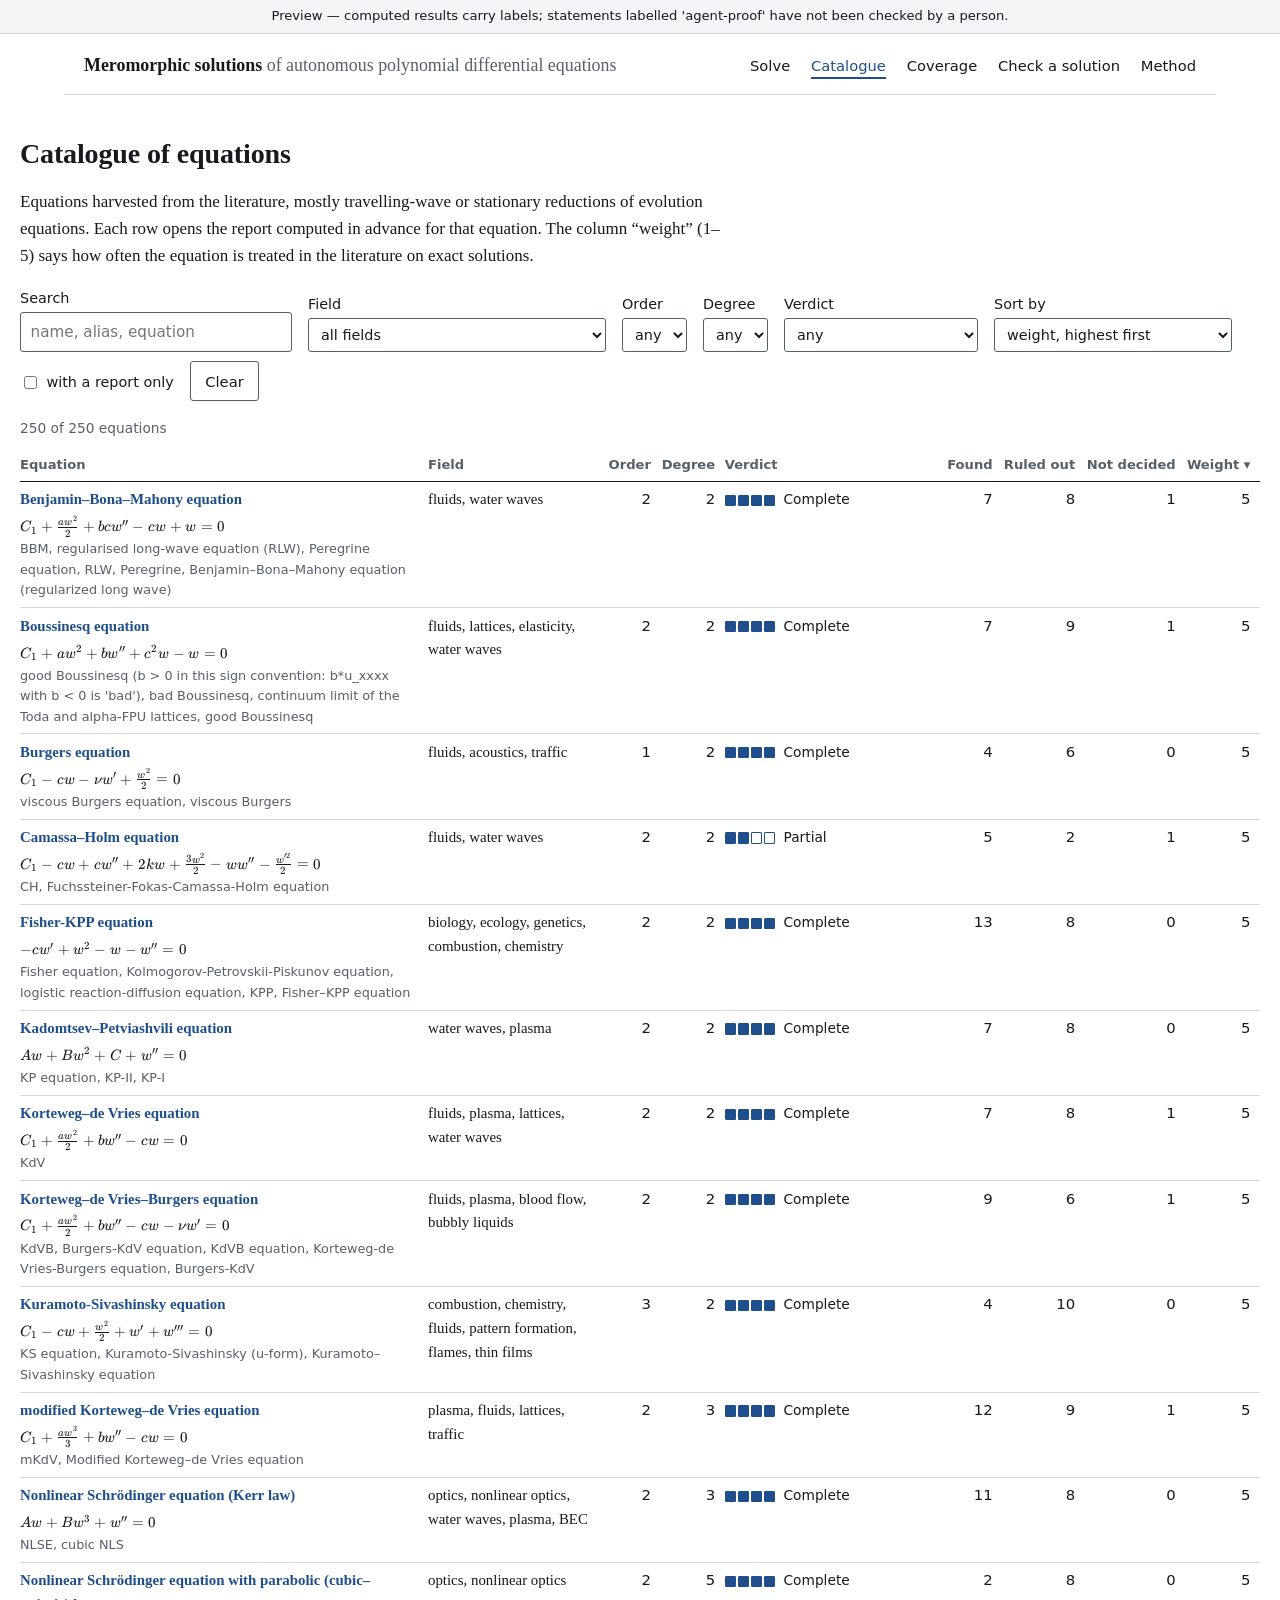
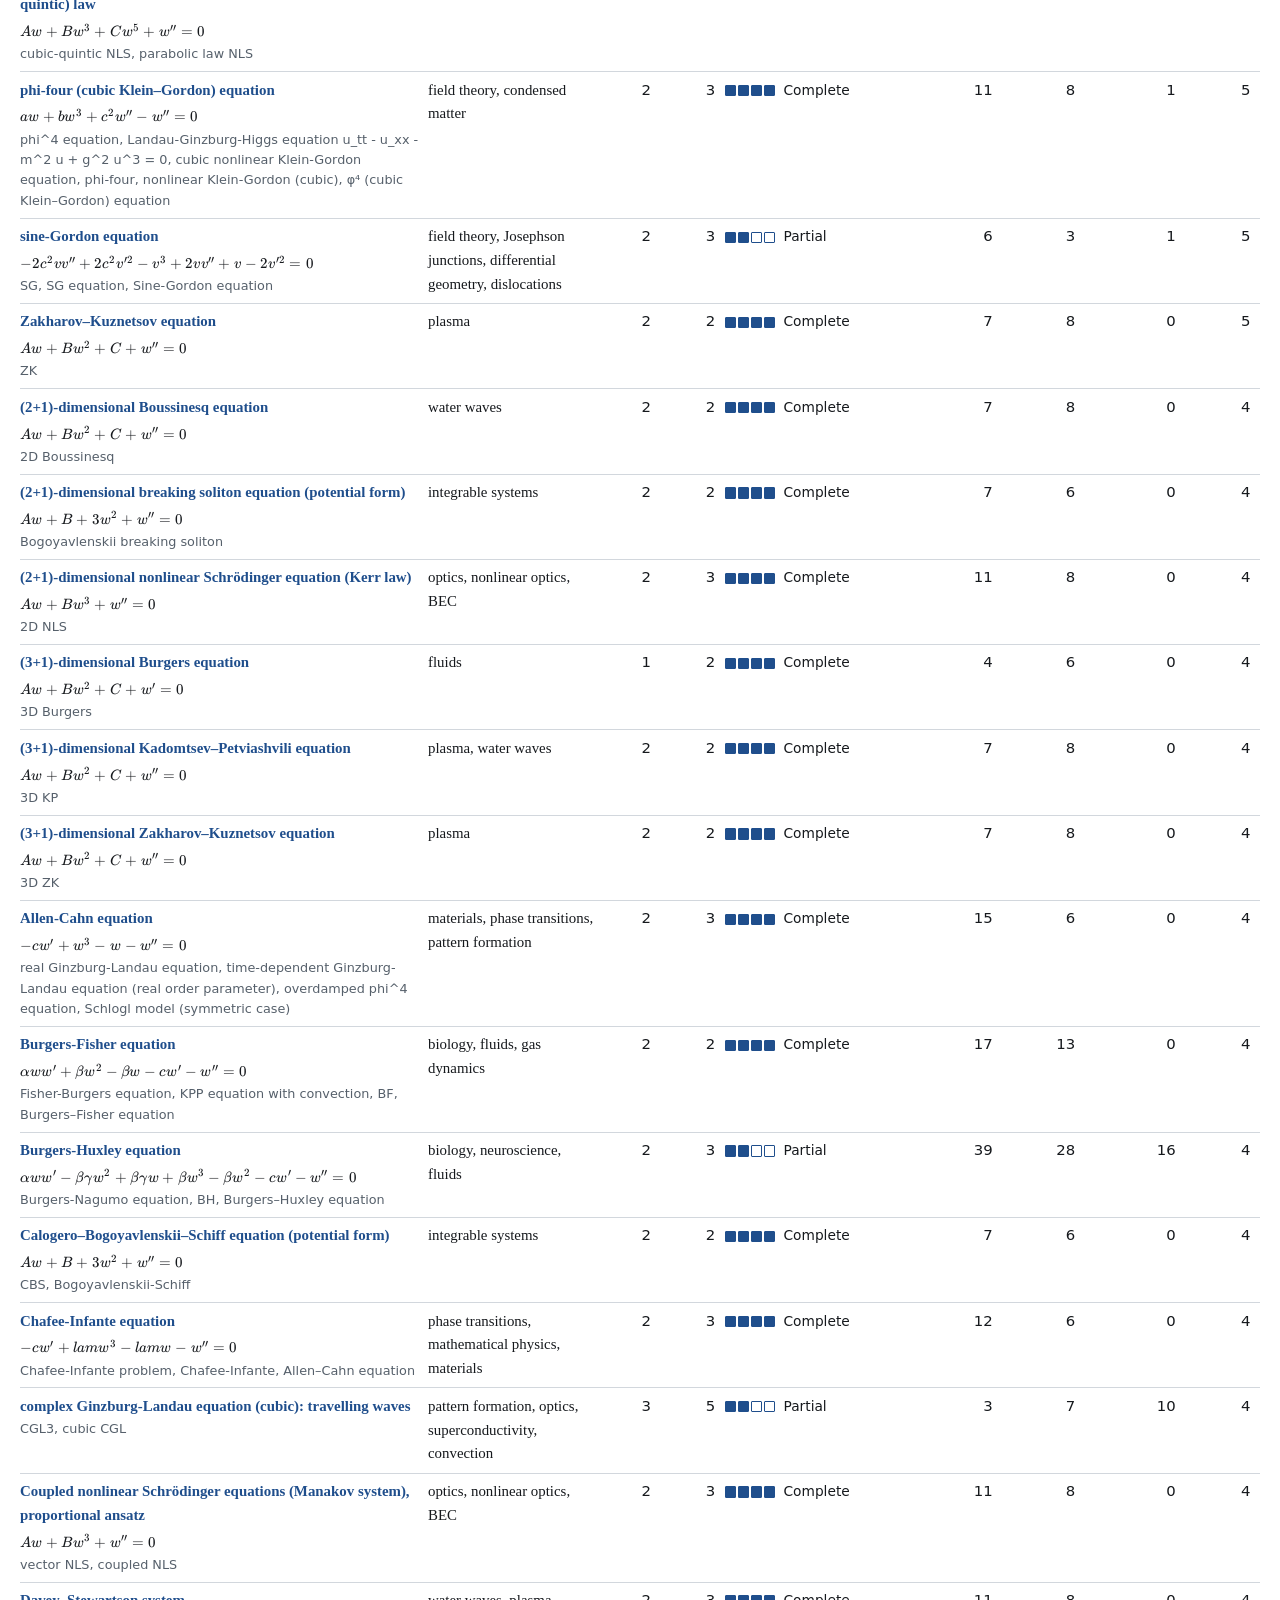
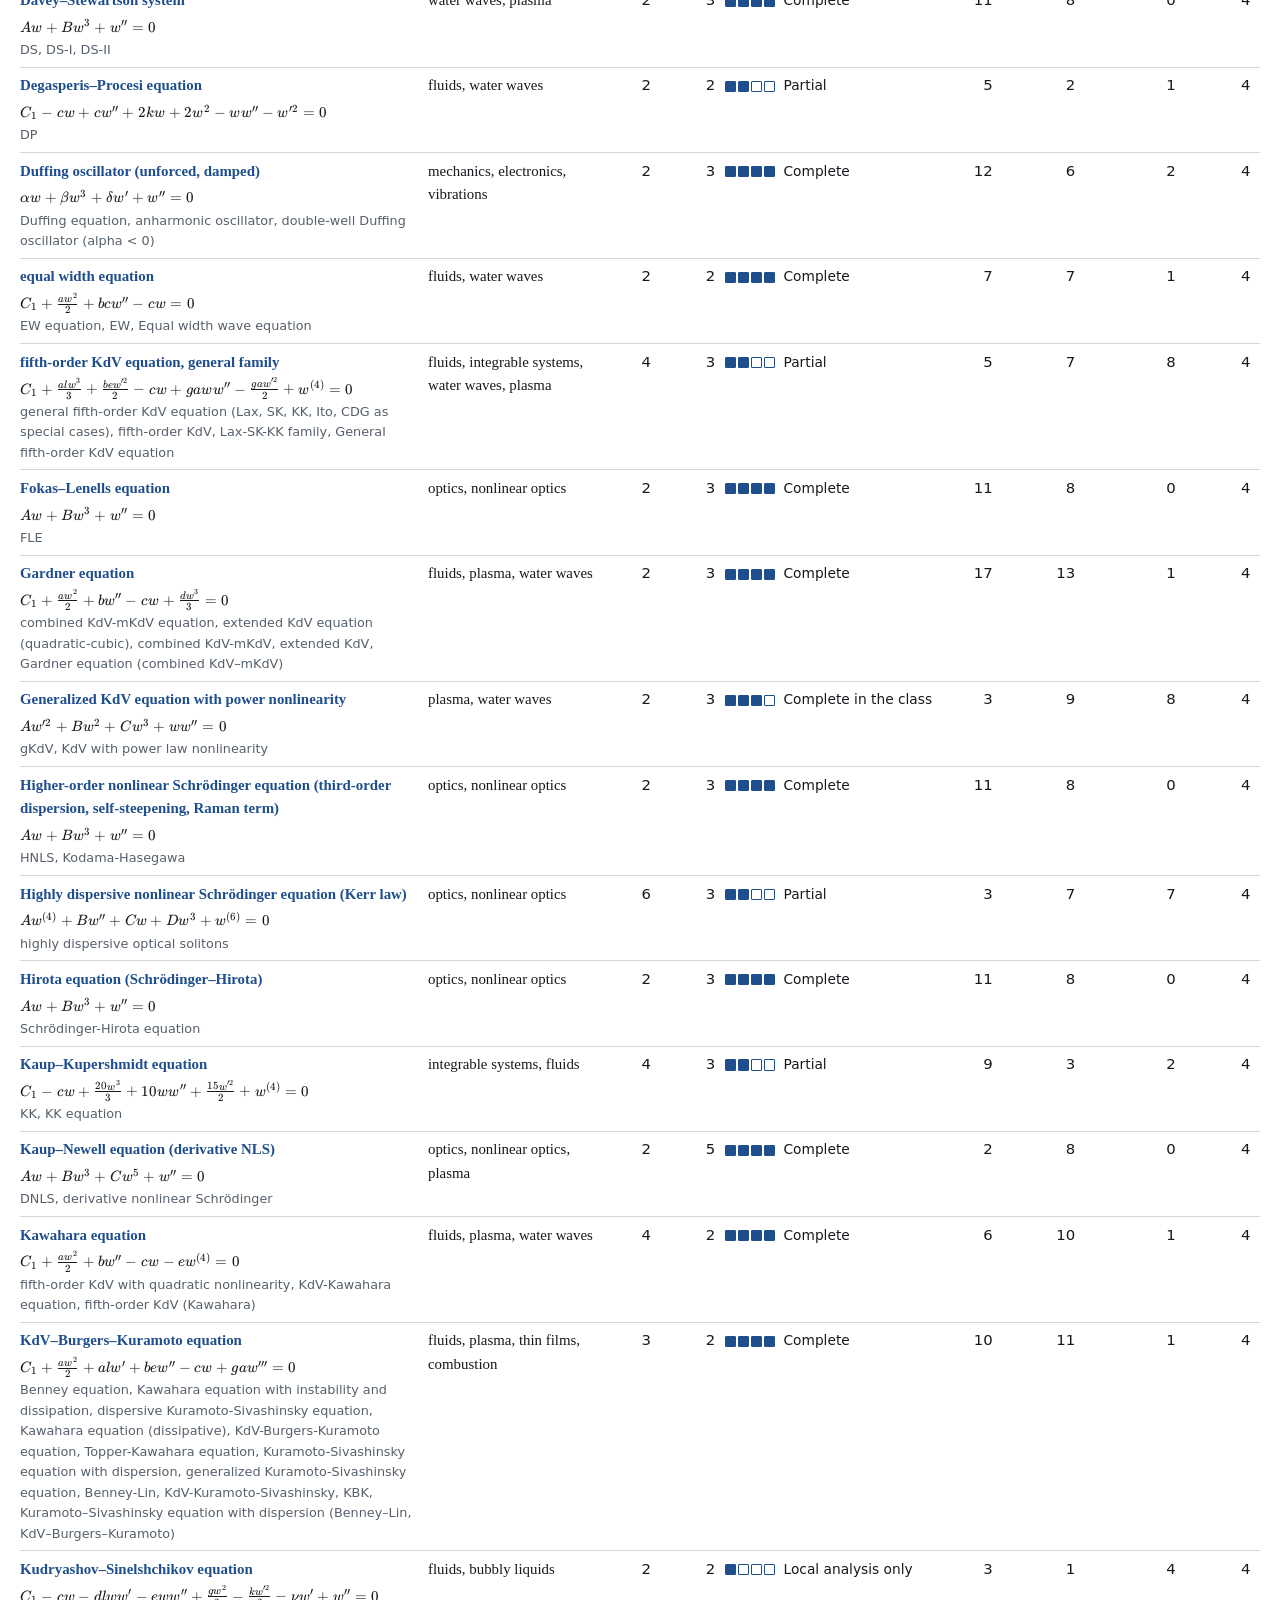
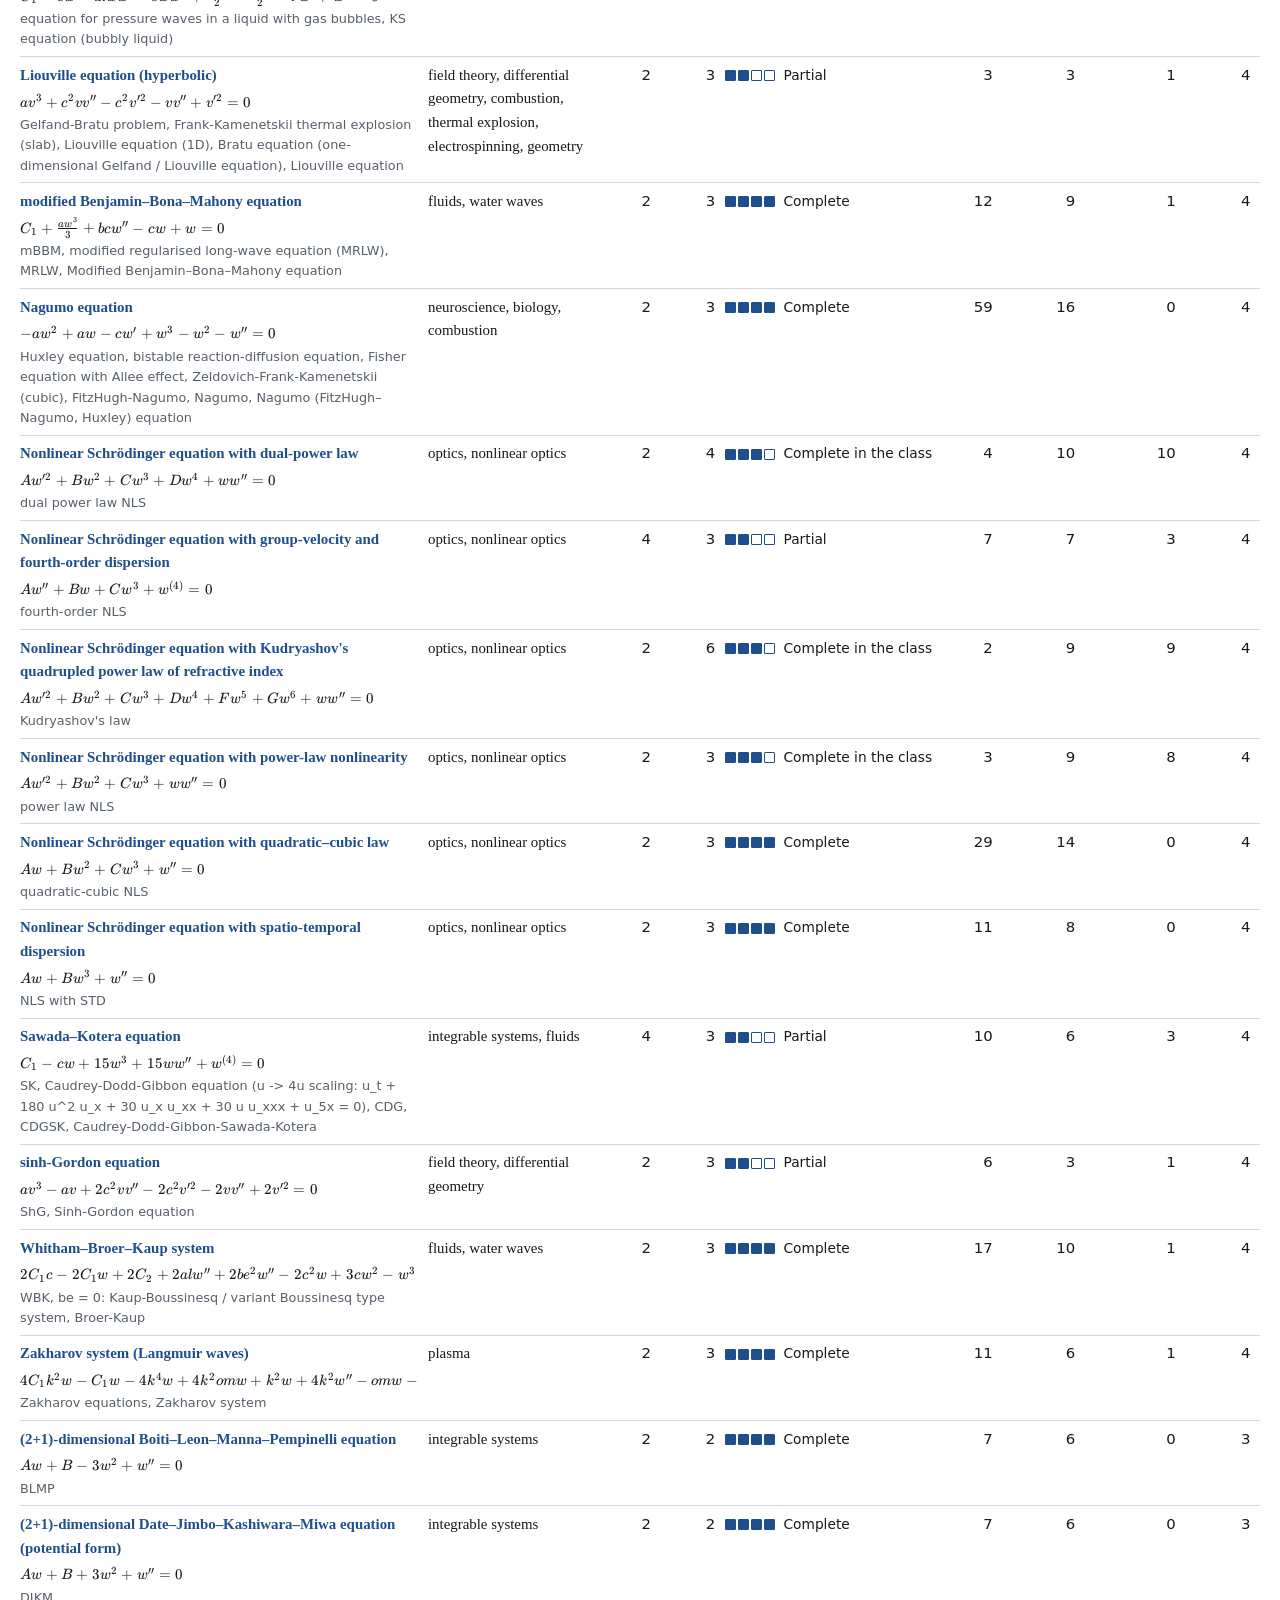
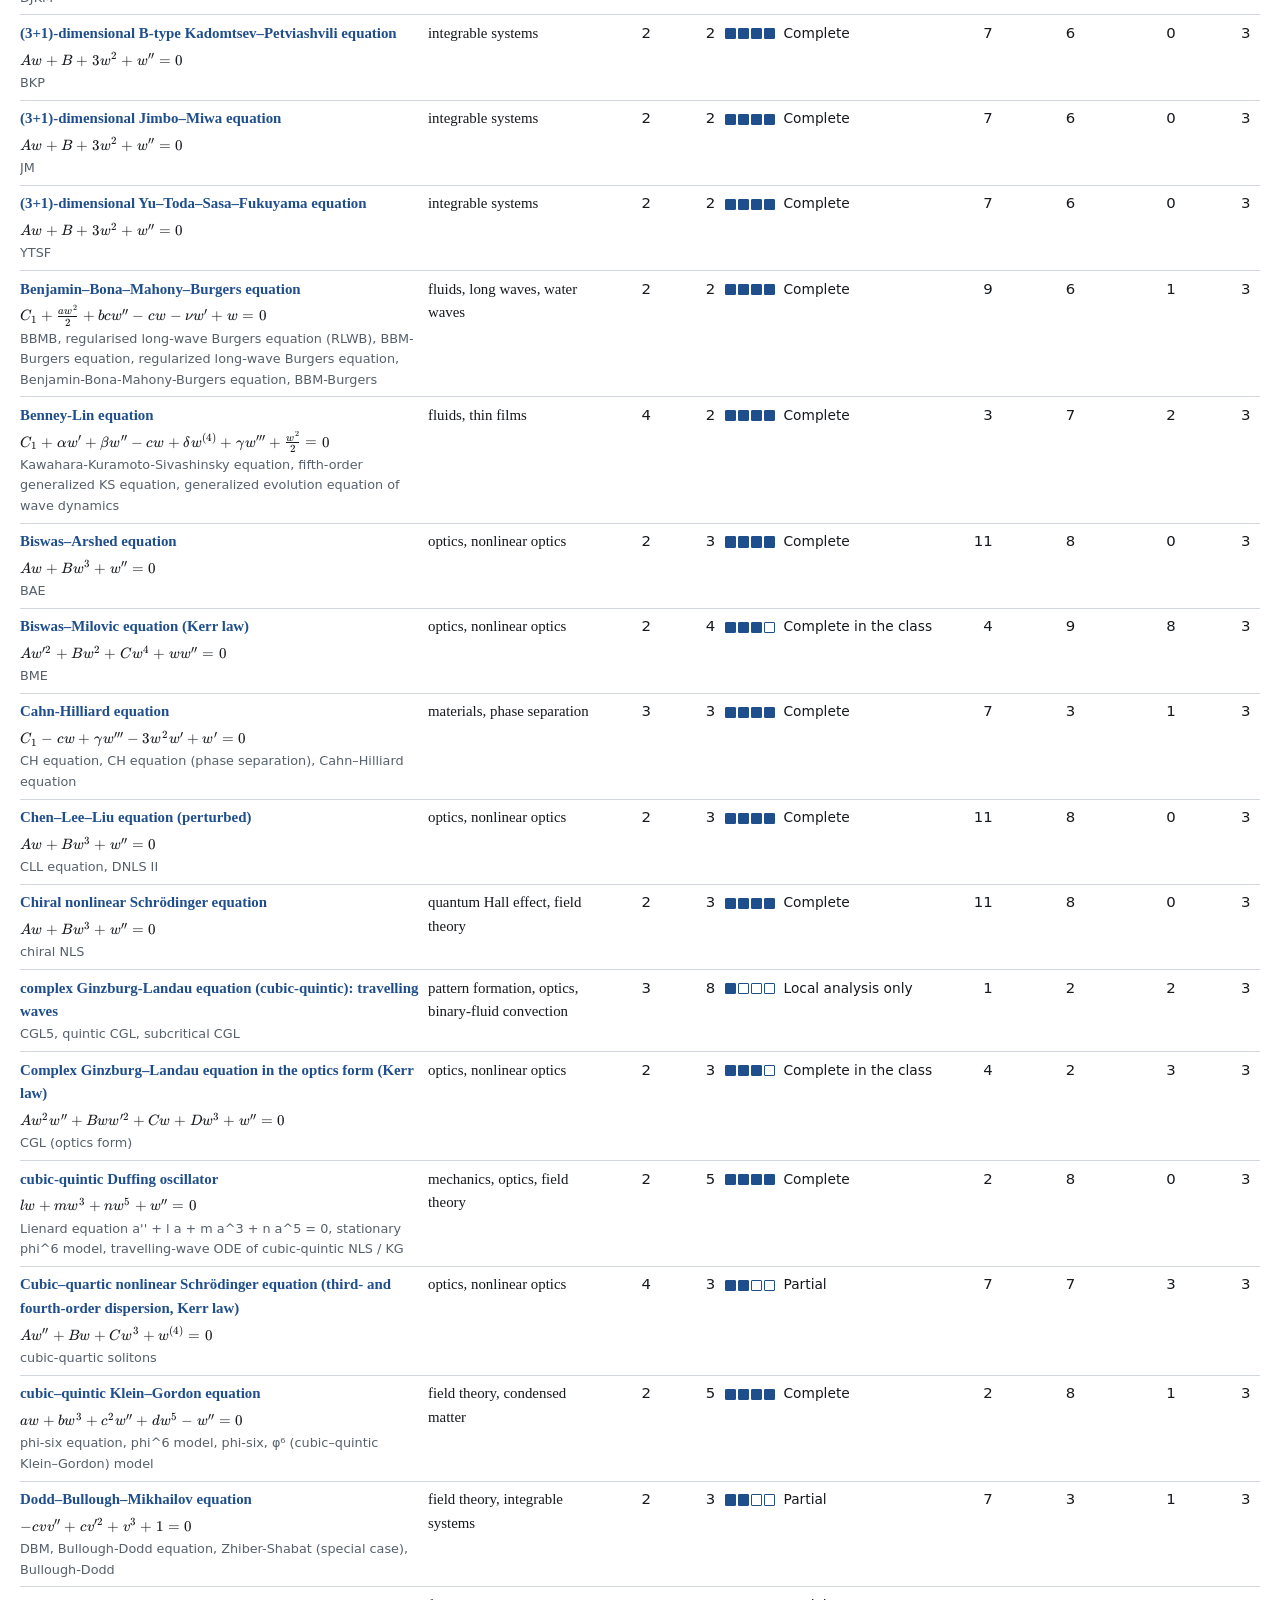
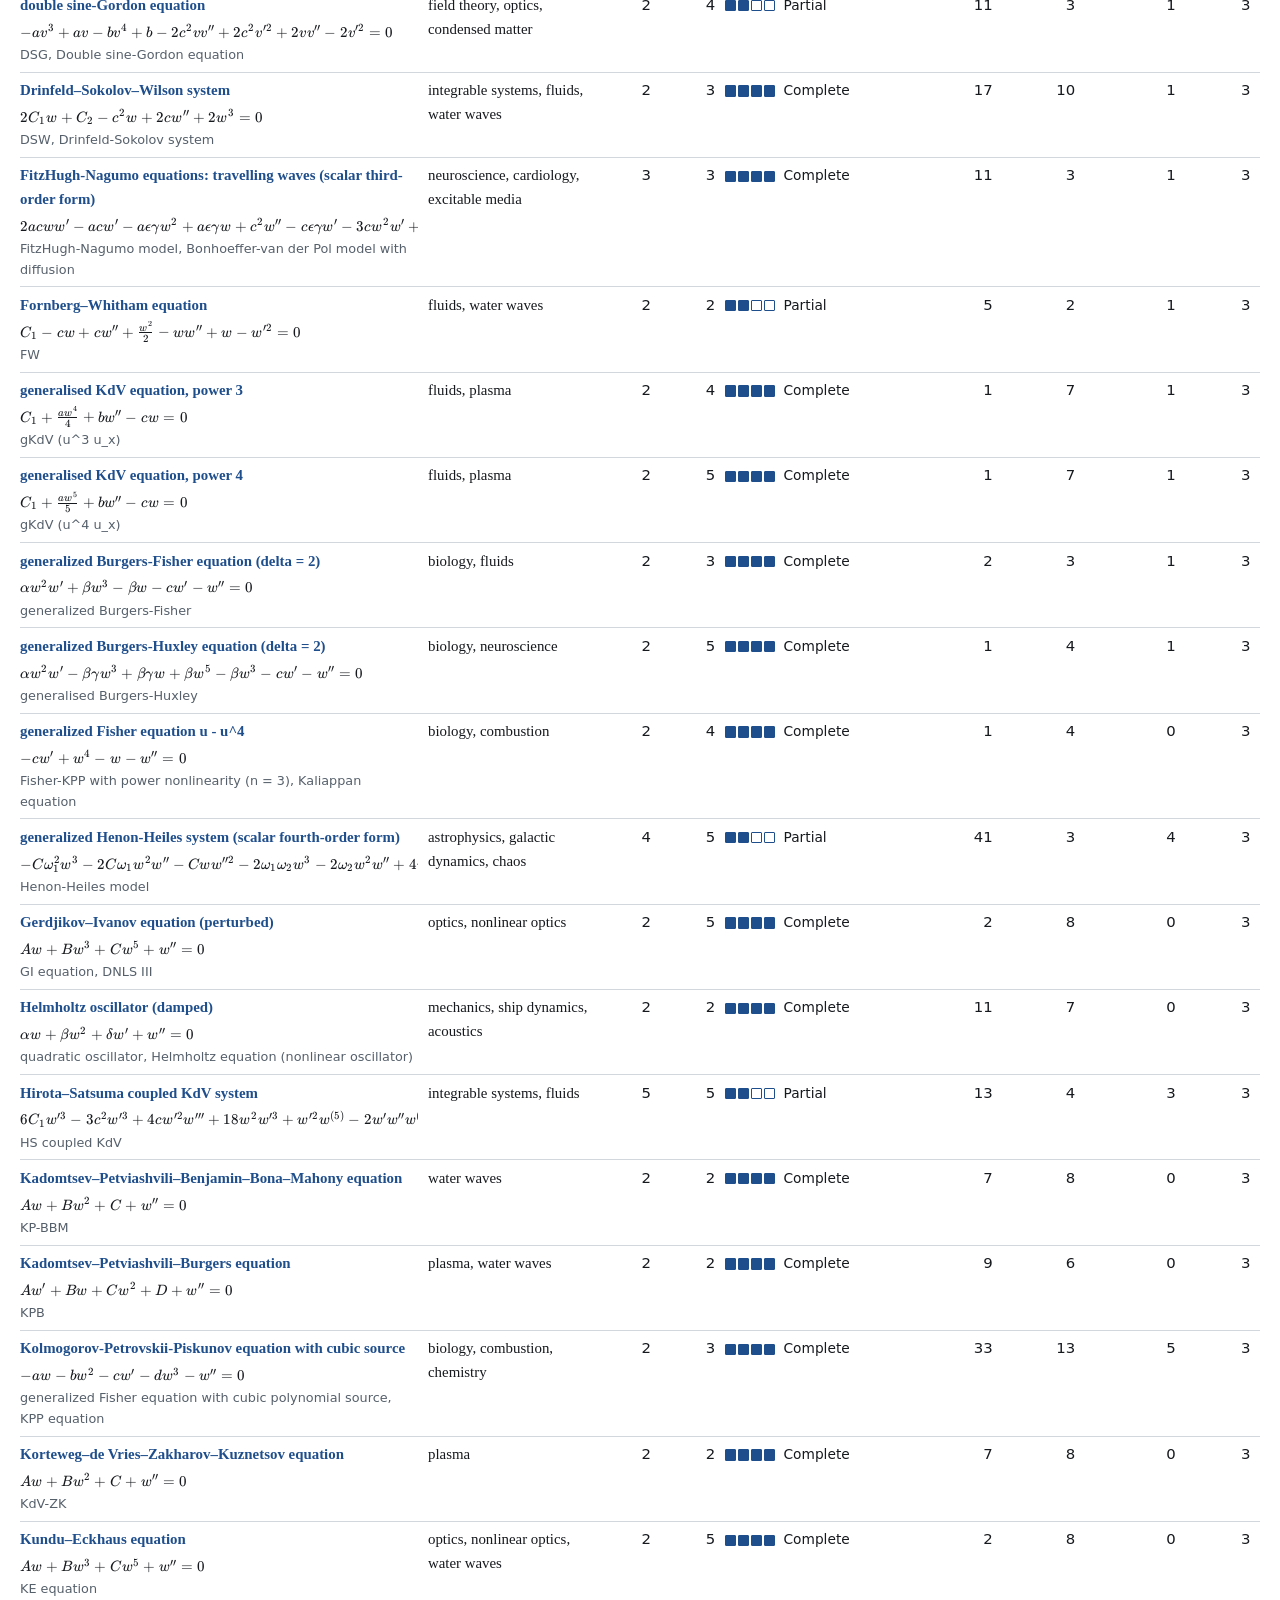
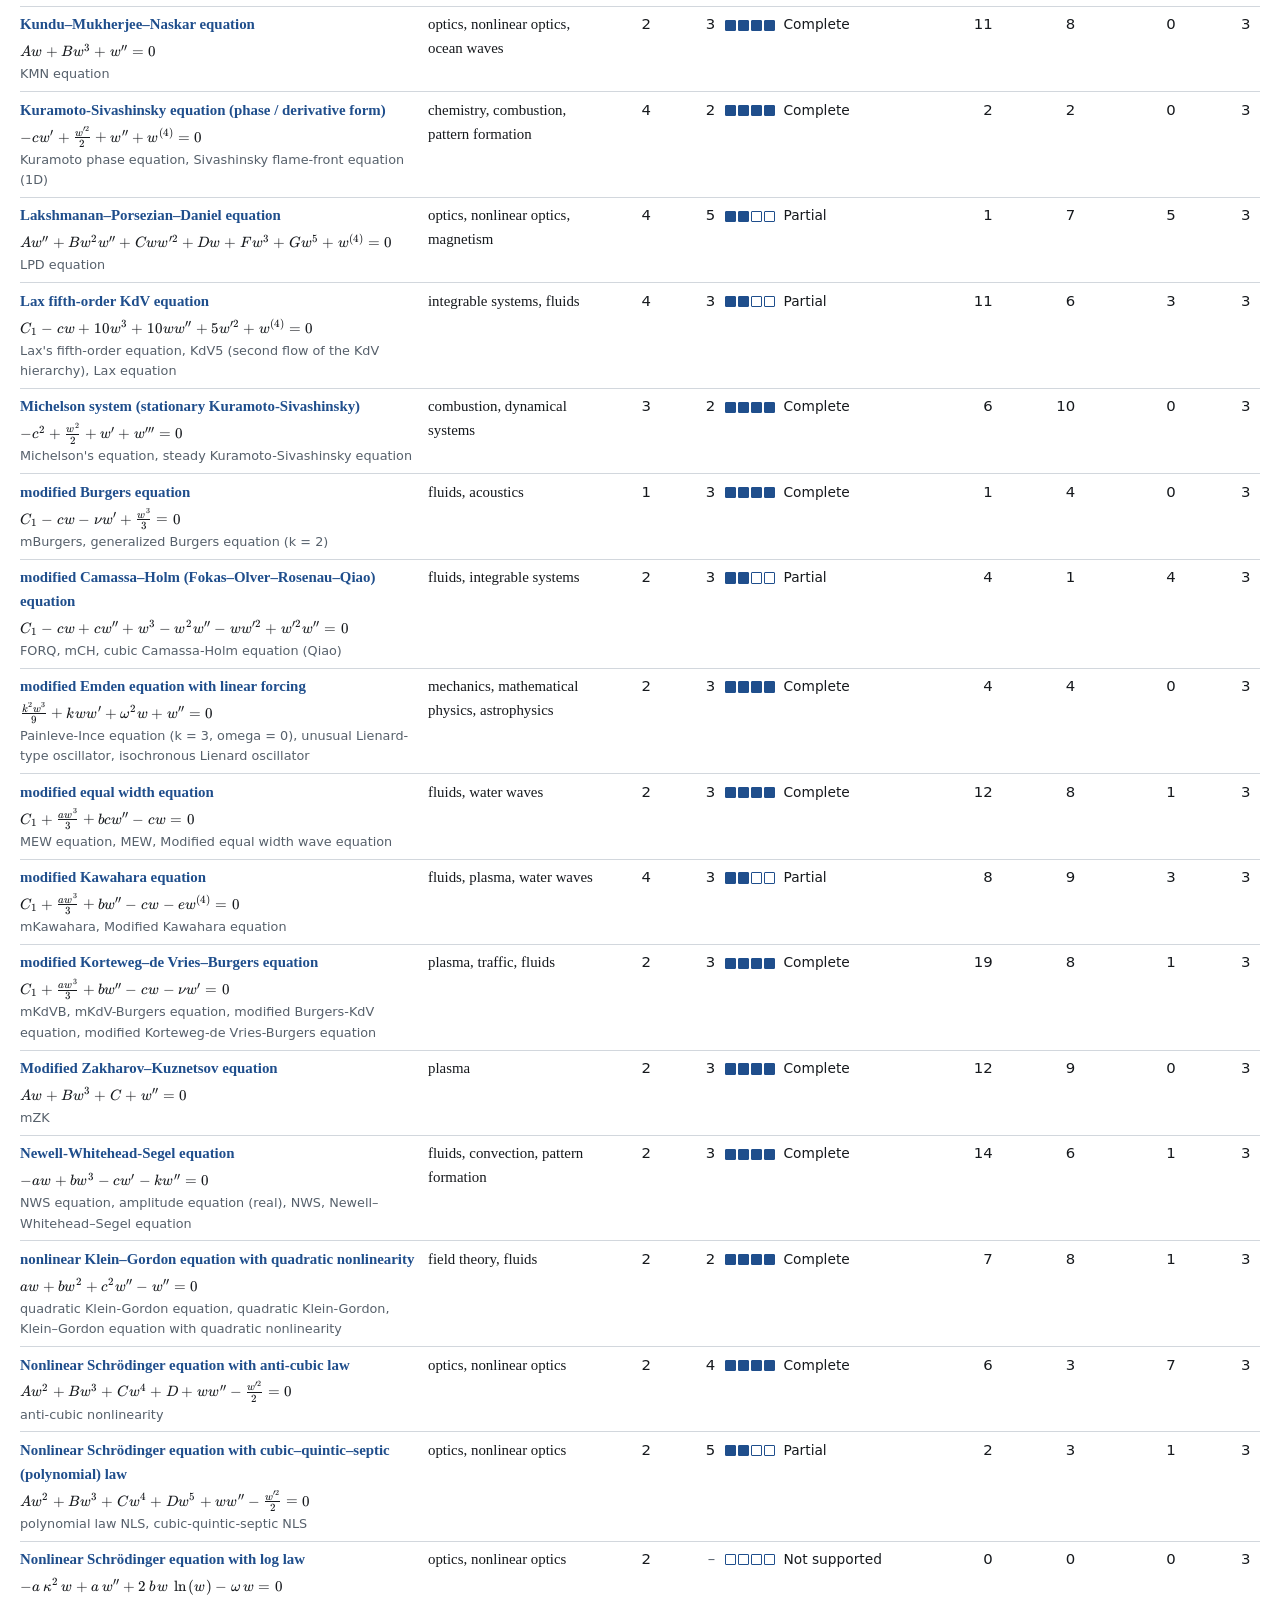
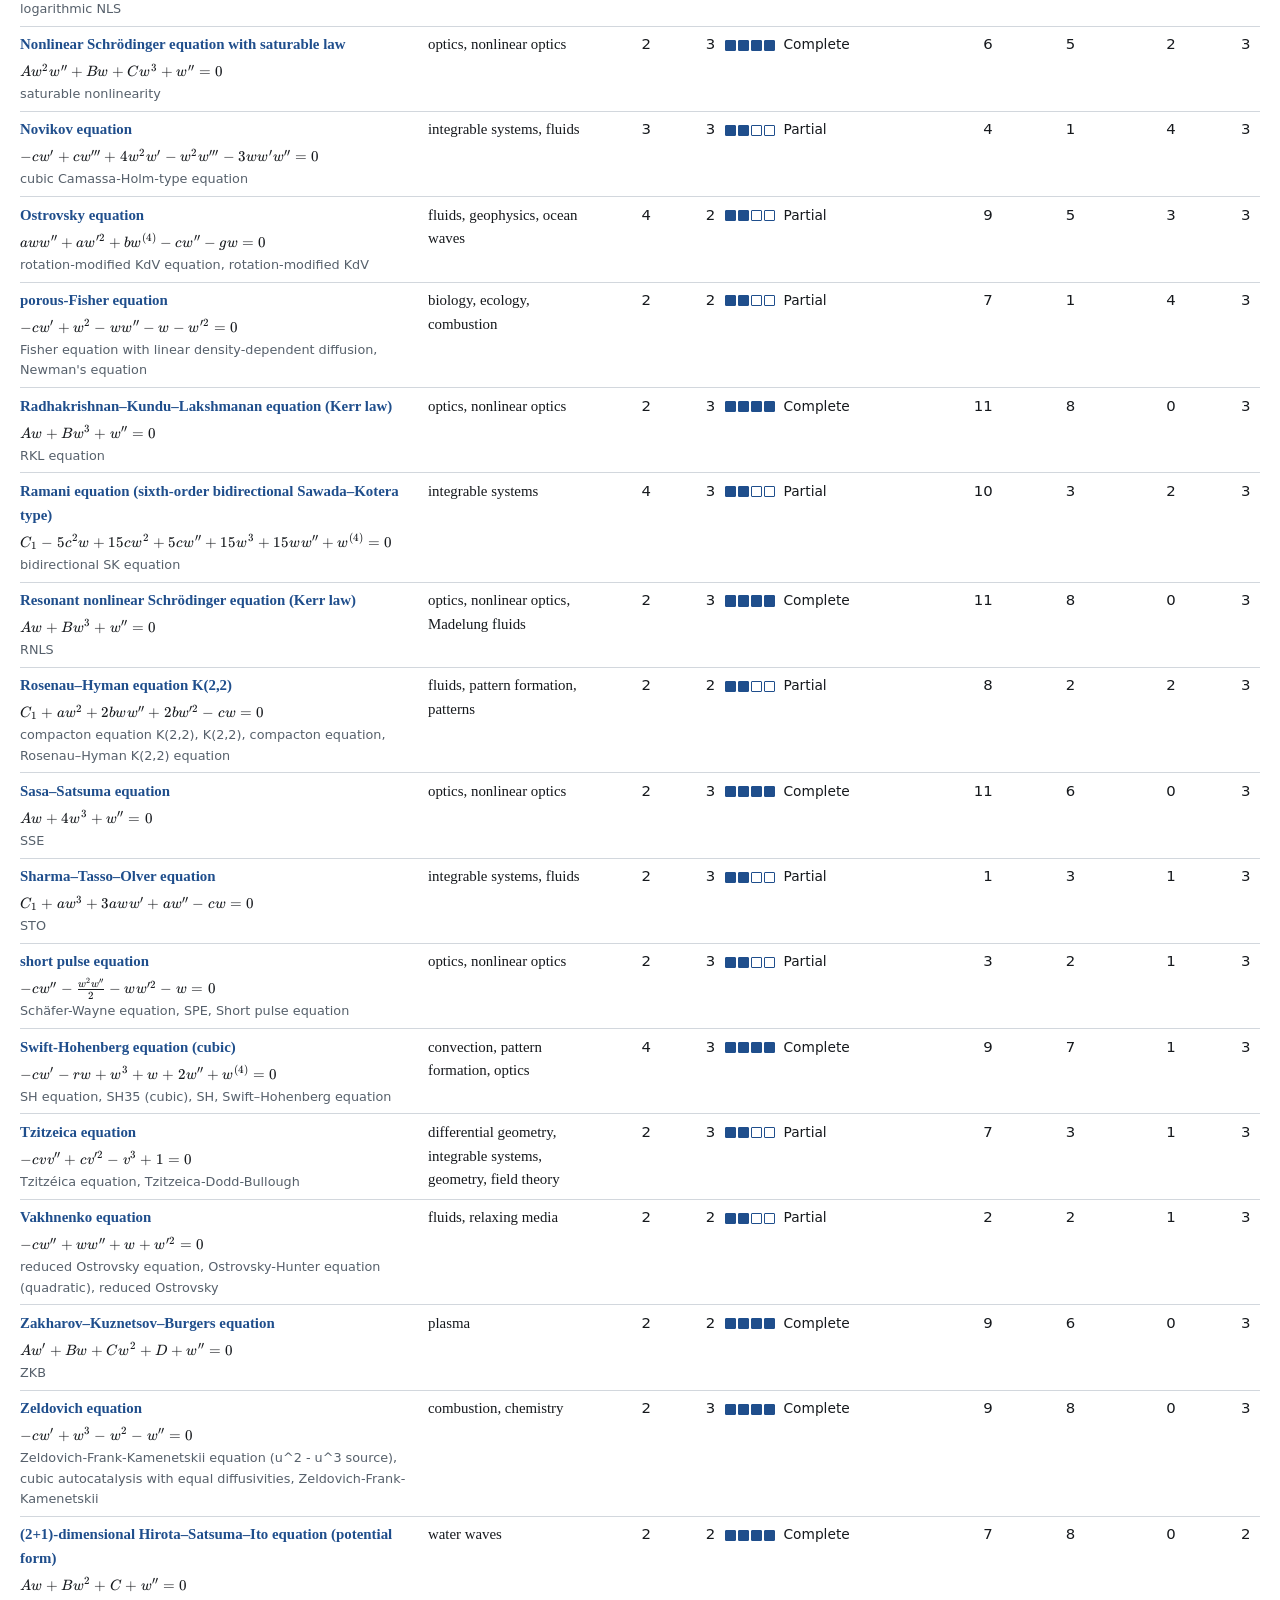
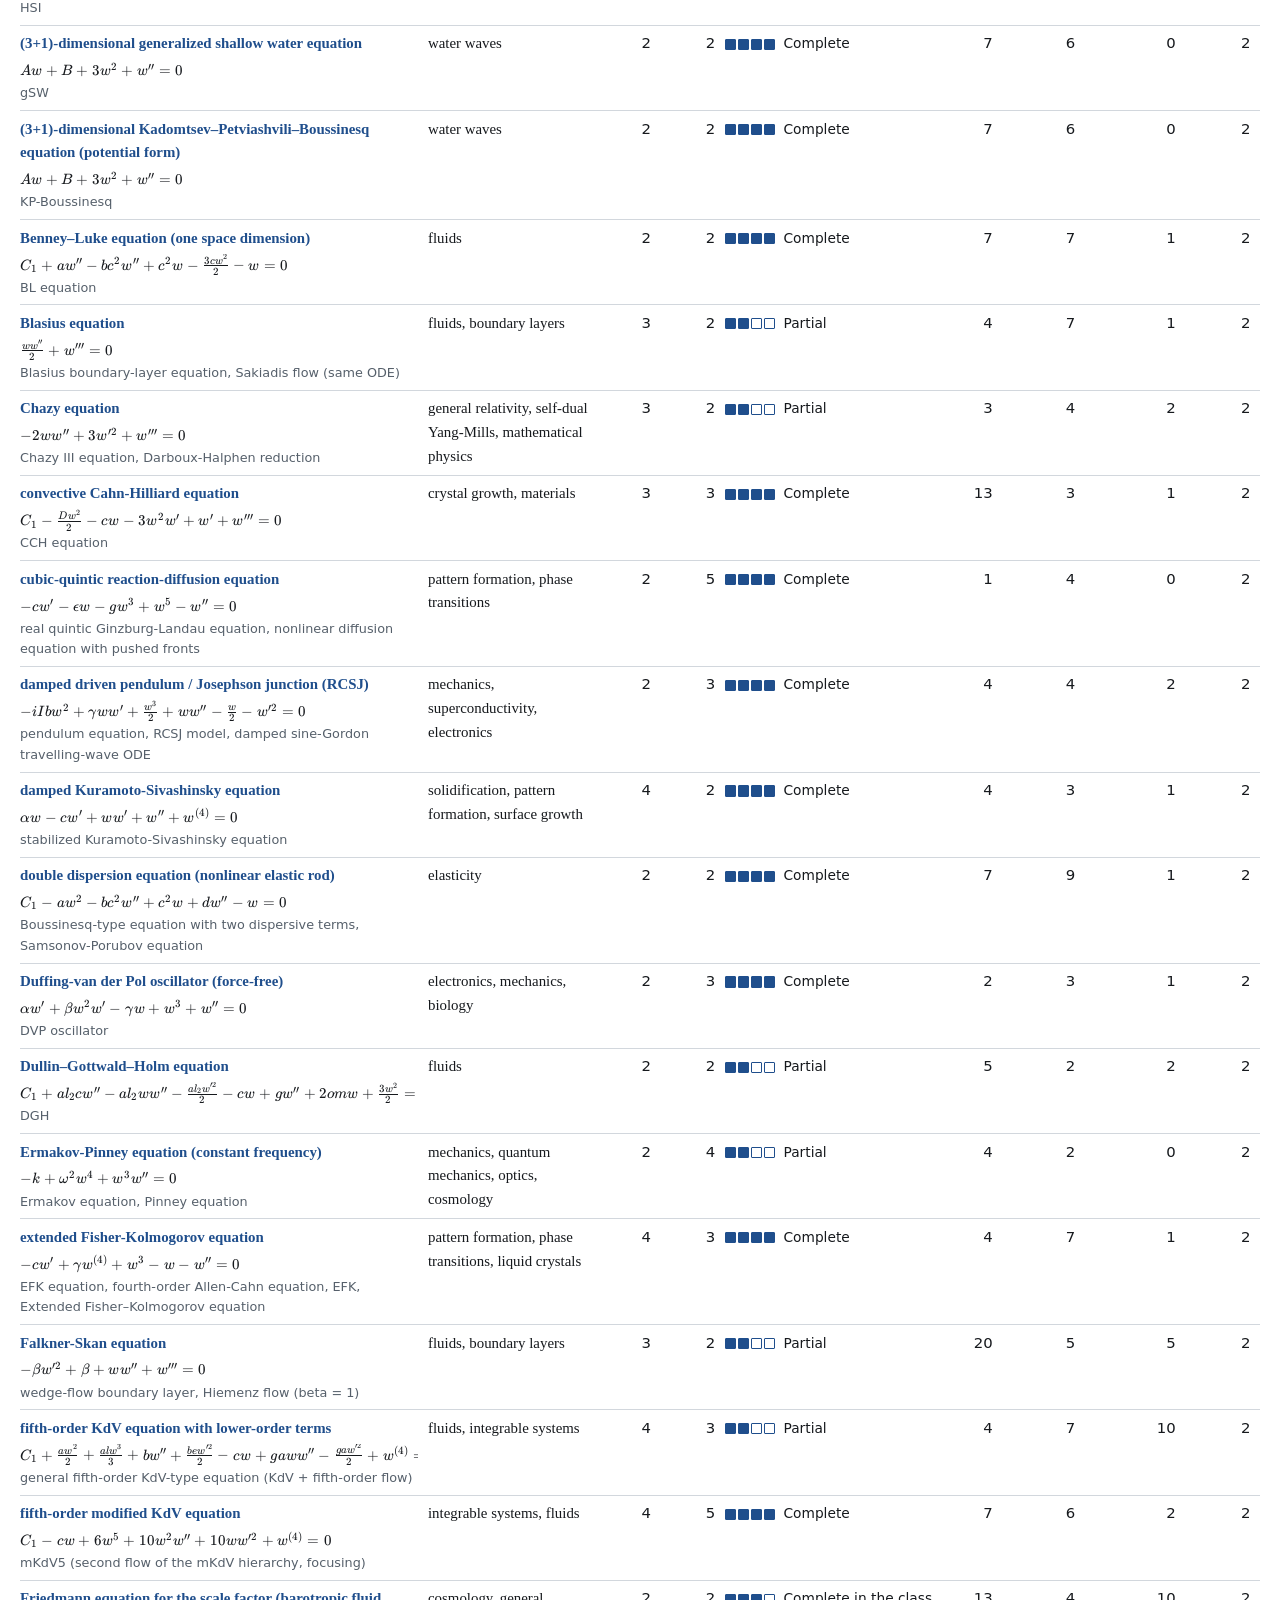
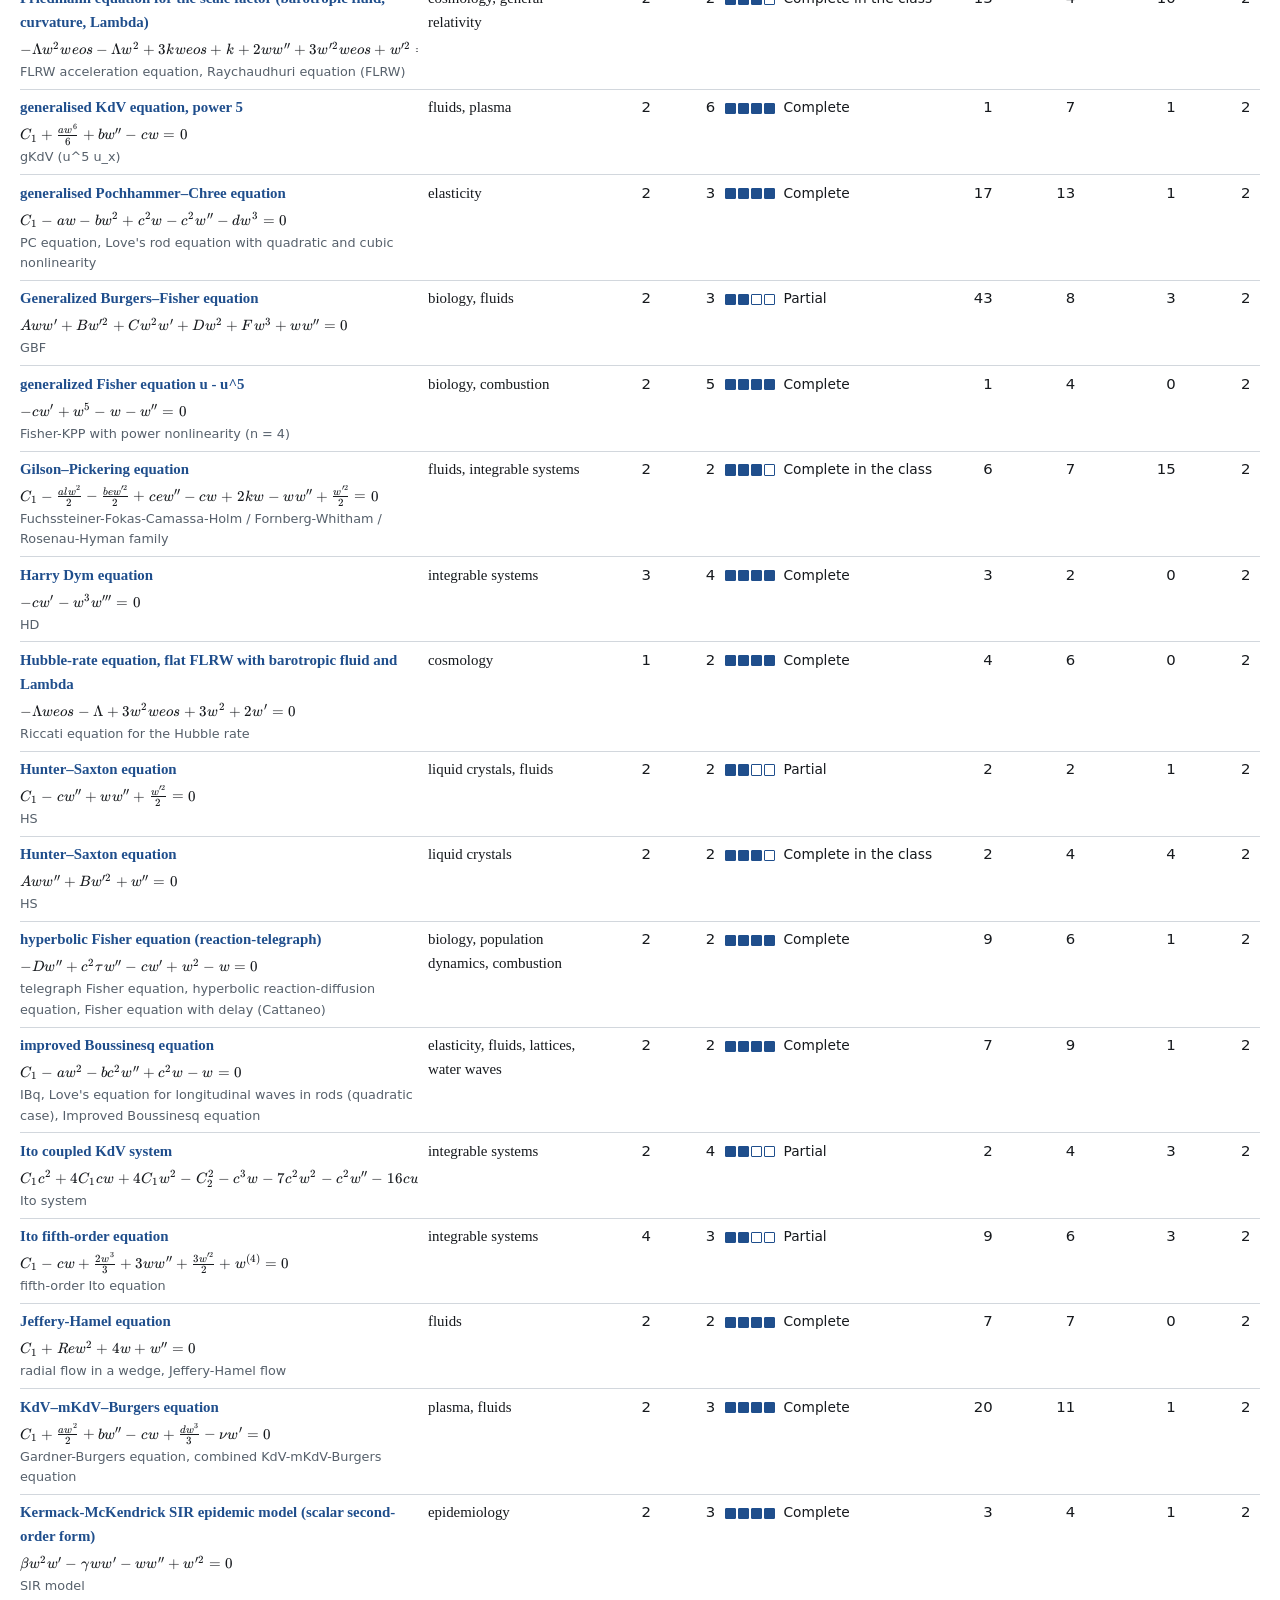
==== catalogue.html @ 44246b76 "First data build: 248 catalogue equations, engine 0.2 (preview) Co-Authored-By: Claude Code <noreply" ====
<!doctype html>
<html lang="en">
<head>
<meta charset="utf-8">
<meta name="viewport" content="width=device-width, initial-scale=1">
<meta name="color-scheme" content="light dark">
<link rel="icon" href="favicon.svg" type="image/svg+xml">
<link rel="stylesheet" href="vendor/katex/katex.min.css">
<link rel="stylesheet" href="app.css">
<link rel="stylesheet" href="plot.css">
<script defer src="vendor/katex/katex.min.js"></script>

<title>Catalogue of equations — Meromorphic solutions</title>
<meta name="description" content="A catalogue of autonomous polynomial differential equations from physics, mechanics, chemistry and biology, with a precomputed report for each.">
<script type="module" src="js/catalogue.js"></script>
</head>
<body data-page="catalogue">
<a class="skip" href="#main">Skip to the content</a>
<p class="preview" role="note">Preview — computed results carry labels; statements labelled 'agent-proof' have not been checked by a person.</p>
<header class="site-header">
  <a class="site-title" href="index.html">Meromorphic solutions <span>of autonomous polynomial differential equations</span></a>
  <nav aria-label="Pages">
    <ul>
      <li><a href="index.html" data-nav="index">Solve</a></li>
      <li><a href="catalogue.html" data-nav="catalogue">Catalogue</a></li>
      <li><a href="coverage.html" data-nav="coverage">Coverage</a></li>
      <li><a href="check.html" data-nav="check">Check a solution</a></li>
      <li><a href="method.html" data-nav="method">Method</a></li>
    </ul>
  </nav>
</header>
<noscript><p>These pages need JavaScript: the reports are typeset and, in the static version, computed in the browser.</p></noscript>

<main id="main">
  <div id="list-view">
    <h1>Catalogue of equations</h1>
    <p class="prose">Equations harvested from the literature, mostly travelling-wave or stationary reductions of evolution
    equations. Each row opens the report computed in advance for that equation. The column “weight” (1–5) says how often
    the equation is treated in the literature on exact solutions.</p>
    <form class="filters" id="filters" role="search" aria-label="Filter the catalogue" autocomplete="off">
      <div><label for="f-q">Search</label><input type="search" id="f-q" placeholder="name, alias, equation"></div>
      <div><label for="f-field">Field</label><select id="f-field"><option value="">all fields</option></select></div>
      <div><label for="f-order">Order</label><select id="f-order"><option value="">any</option></select></div>
      <div><label for="f-degree">Degree</label><select id="f-degree"><option value="">any</option></select></div>
      <div><label for="f-level">Verdict</label><select id="f-level"><option value="">any</option></select></div>
      <div><label for="f-sort">Sort by</label><select id="f-sort">
        <option value="weight:-1">weight, highest first</option>
        <option value="name:1">name</option>
        <option value="order:1">order</option>
        <option value="degree:1">degree</option>
        <option value="level:1">verdict, most complete first</option>
        <option value="found:-1">number found</option>
      </select></div>
      <div class="check"><input type="checkbox" id="f-report"><label for="f-report">with a report only</label></div>
      <div><button type="reset" id="f-reset">Clear</button></div>
    </form>
    <p class="count-line" id="count" role="status" aria-live="polite"></p>
    <div class="table-wrap">
      <table class="cat" id="cat">
        <thead><tr>
          <th scope="col" data-key="name"><button type="button">Equation</button></th>
          <th scope="col" data-key="field"><button type="button">Field</button></th>
          <th scope="col" class="num" data-key="order"><button type="button">Order</button></th>
          <th scope="col" class="num" data-key="degree"><button type="button">Degree</button></th>
          <th scope="col" data-key="level"><button type="button">Verdict</button></th>
          <th scope="col" class="num" data-key="found"><button type="button">Found</button></th>
          <th scope="col" class="num" data-key="ruled_out"><button type="button">Ruled out</button></th>
          <th scope="col" class="num" data-key="not_decided"><button type="button">Not decided</button></th>
          <th scope="col" class="num" data-key="weight"><button type="button">Weight</button></th>
        </tr></thead>
        <tbody id="rows"></tbody>
      </table>
    </div>
  </div>
  <div id="entry-view" hidden>
    <p class="small"><a href="catalogue.html" id="back">Back to the catalogue</a></p>
    <div id="entry-head" class="entry-head"></div>
    <div id="message"></div>
    <div id="result" class="result"></div>
  </div>
</main>
<footer class="site-footer">
  <p>Data of 6 October 2026, 12:26 UTC (250 catalogue entries, 248 reports); engine version: mero 0.2 (6 October 2026). <span id="backend-note"></span></p>
  <p>Every result carries a label that says what it rests on. <a href="method.html">What the site does and does not do</a>.</p>
</footer>

</body>
</html>
---- app.css ----
/* Meromorphic solutions — shared style sheet.
   A reference work: serif text, system sans for the interface, KaTeX for mathematics, one accent colour.
   Trust labels are told apart by the line of the badge (filled, solid, dashed, dotted), not by hue. */

:root {
  color-scheme: light dark;
  --bg: #ffffff;
  --fg: #16191d;
  --muted: #56606b;
  --rule: #d2d7dd;
  --panel: #f3f5f7;
  --accent: #1f4e8c;
  --accent-fg: #ffffff;
  --accent-soft: #e9eff7;
  --mark: #7a4b00;            /* warnings only (text), never decoration */
  --serif: Charter, "Bitstream Charter", "Sitka Text", Cambria, "Iowan Old Style", "Palatino Linotype", Georgia, serif;
  --sans: system-ui, -apple-system, "Segoe UI", Roboto, "Helvetica Neue", "Noto Sans", Arial, sans-serif;
  --mono: ui-monospace, "SFMono-Regular", Menlo, Consolas, "Liberation Mono", monospace;
  --measure: 44rem;
  --wide: 72rem;
}
@media (prefers-color-scheme: dark) {
  :root {
    --bg: #111418;
    --fg: #e6e9ed;
    --muted: #9ea8b3;
    --rule: #363d47;
    --panel: #1a1f26;
    --accent: #93bbef;
    --accent-fg: #0e1319;
    --accent-soft: #1a2535;
    --mark: #e3b25c;
  }
}

*, *::before, *::after { box-sizing: border-box; }
html { -webkit-text-size-adjust: 100%; text-size-adjust: 100%; }
body {
  margin: 0; background: var(--bg); color: var(--fg);
  font-family: var(--serif); font-size: 1.0625rem; line-height: 1.6;
  overflow-wrap: break-word;
}
main { max-width: var(--wide); margin: 0 auto; padding: 1.5rem 1.25rem 4rem; }
.prose { max-width: var(--measure); }
h1, h2, h3, h4 { line-height: 1.25; font-weight: 600; margin: 2em 0 .6em; }
h1 { font-size: 1.75rem; margin-top: .6em; letter-spacing: -.005em; }
h2 { font-size: 1.3rem; }
h3 { font-size: 1.08rem; }
h4 { font-size: 1rem; }
p, ul, ol, dl, table, pre { margin: 0 0 1em; }
a { color: var(--accent); text-underline-offset: .15em; text-decoration-thickness: .06em; }
a:hover { text-decoration-thickness: .12em; }
code, kbd, pre, .sympy { font-family: var(--mono); font-size: .86em; }
pre { overflow-x: auto; padding: .7rem .9rem; background: var(--panel); border-radius: 3px; line-height: 1.45; }
small, .small { font-size: .86rem; }
.muted { color: var(--muted); }
hr { border: 0; border-top: 1px solid var(--rule); margin: 2rem 0; }
:focus-visible { outline: 2px solid var(--accent); outline-offset: 2px; border-radius: 2px; }
.sr-only { position: absolute; width: 1px; height: 1px; overflow: hidden; clip-path: inset(50%); white-space: nowrap; }

/* ---- page frame ------------------------------------------------------------------------------------------ */
.skip { position: absolute; left: -999rem; top: 0; background: var(--bg); padding: .4rem .8rem; z-index: 10; }
.skip:focus { left: .5rem; top: .5rem; }
.preview {
  margin: 0; padding: .45rem 1.25rem; font-family: var(--sans); font-size: .82rem; line-height: 1.4;
  background: var(--panel); border-bottom: 1px solid var(--rule); color: var(--fg); text-align: center;
}
.site-header {
  max-width: var(--wide); margin: 0 auto; padding: 1.1rem 1.25rem .9rem;
  display: flex; flex-wrap: wrap; align-items: baseline; gap: .4rem 2rem;
  border-bottom: 1px solid var(--rule);
}
.site-title { font-size: 1.12rem; font-weight: 600; color: var(--fg); text-decoration: none; margin-right: auto; }
.site-title span { font-weight: 400; color: var(--muted); }
.site-header nav ul { list-style: none; display: flex; flex-wrap: wrap; gap: .2rem 1.3rem; margin: 0; padding: 0; }
.site-header nav a { font-family: var(--sans); font-size: .92rem; text-decoration: none; color: var(--fg); padding: .15rem 0; border-bottom: 2px solid transparent; }
.site-header nav a:hover { border-bottom-color: var(--rule); }
.site-header nav a[aria-current="page"] { border-bottom-color: var(--accent); color: var(--accent); }
.site-footer {
  max-width: var(--wide); margin: 0 auto; padding: 1.2rem 1.25rem 2.5rem; border-top: 1px solid var(--rule);
  font-family: var(--sans); font-size: .84rem; color: var(--muted);
}
.site-footer p { margin: 0 0 .35rem; }

/* ---- forms ----------------------------------------------------------------------------------------------- */
label { font-family: var(--sans); font-size: .9rem; }
input, select, textarea, button { font: inherit; color: inherit; }
input[type="text"], input[type="search"], input[type="number"], select, textarea {
  font-family: var(--mono); font-size: .95rem; background: var(--bg); color: var(--fg);
  border: 1px solid var(--muted); border-radius: 3px; padding: .5rem .65rem; max-width: 100%;
}
select { font-family: var(--sans); font-size: .9rem; padding: .42rem .5rem; }
button, .button {
  font-family: var(--sans); font-size: .92rem; cursor: pointer; background: var(--bg); color: var(--fg);
  border: 1px solid var(--muted); border-radius: 3px; padding: .45rem .9rem; text-decoration: none; display: inline-block;
}
button:hover, .button:hover { border-color: var(--accent); color: var(--accent); }
button.primary { background: var(--accent); border-color: var(--accent); color: var(--accent-fg); font-weight: 600; }
button.primary:hover { filter: brightness(1.1); color: var(--accent-fg); }
button[disabled] { opacity: .55; cursor: default; }
button.quiet { border: 0; padding: .15rem .35rem; color: var(--accent); background: none; font-size: .8rem; text-decoration: underline; text-underline-offset: .15em; }
.ask { margin: 1.2rem 0 1rem; }
.ask label.main { display: block; font-family: var(--serif); font-size: 1.05rem; margin-bottom: .45rem; }
.ask-row { display: flex; gap: .6rem; flex-wrap: wrap; align-items: stretch; }
.ask-row input[type="text"], .ask-row textarea { flex: 1 1 22rem; min-width: 0; font-size: 1.05rem; padding: .65rem .8rem; }
.ask-options { display: flex; flex-wrap: wrap; gap: .4rem 1.4rem; align-items: center; margin-top: .6rem; font-family: var(--sans); font-size: .86rem; color: var(--muted); }
.ask-options select { font-size: .86rem; padding: .2rem .35rem; }
.chips { list-style: none; padding: 0; margin: .8rem 0 0; display: flex; flex-wrap: wrap; gap: .45rem .5rem; }
.chips a {
  display: inline-block; font-family: var(--sans); font-size: .86rem; text-decoration: none; color: var(--fg);
  border: 1px solid var(--rule); border-radius: 999px; padding: .2rem .75rem; background: var(--panel);
}
.chips a:hover { border-color: var(--accent); color: var(--accent); }
.syntax { font-family: var(--sans); font-size: .86rem; color: var(--muted); margin-top: .7rem; max-width: 52rem; }
.syntax a.try { text-decoration-style: dotted; }
.syntax a.try code { color: var(--accent); }

/* ---- status line of the engine --------------------------------------------------------------------------- */
.status {
  font-family: var(--sans); font-size: .9rem; border-left: 3px solid var(--accent); background: var(--panel);
  padding: .7rem .9rem; margin: 1rem 0; display: flex; gap: .8rem 1rem; align-items: flex-start; flex-wrap: wrap;
}
.status[hidden] { display: none; }
.status-text { flex: 1 1 16rem; min-width: 0; }
.status-text p { margin: 0; }
.status-text .now { font-weight: 600; }
.status-text .log { color: var(--muted); font-family: var(--mono); font-size: .78rem; margin-top: .3rem; max-height: 7.5em; overflow: auto; white-space: pre-wrap; }
.status progress { width: 100%; height: .4rem; margin-top: .5rem; accent-color: var(--accent); }
.notice { font-family: var(--sans); font-size: .9rem; border: 1px solid var(--rule); border-left: 3px solid var(--mark); padding: .6rem .9rem; margin: 1rem 0; background: var(--bg); }
.notice.plain { border-left-color: var(--muted); }
.notice p:last-child { margin-bottom: 0; }

/* ---- formulas -------------------------------------------------------------------------------------------- */
.formula {
  position: relative; border: 1px solid var(--rule); border-radius: 3px; background: var(--bg); margin: .5rem 0 .8rem;
}
.formula-body { overflow-x: auto; overflow-y: hidden; padding: .85rem 1rem .7rem; -webkit-overflow-scrolling: touch; }
.formula-body:focus-visible { outline-offset: -2px; }
.formula-long { max-height: 14rem; overflow: auto; }
.formula-long .math-raw { white-space: pre-wrap; word-break: break-all; }
.formula .katex-display { margin: 0; text-align: left; }
.formula .katex-display > .katex { text-align: left; white-space: nowrap; }
.formula-tools { display: flex; gap: .2rem; justify-content: flex-end; border-top: 1px dotted var(--rule); padding: .1rem .35rem; background: var(--panel); border-radius: 0 0 3px 3px; }
.formula-tools .hint { margin-right: auto; font-family: var(--sans); font-size: .76rem; color: var(--muted); align-self: center; padding-left: .3rem; }
.math-raw { font-family: var(--mono); font-size: .86em; white-space: pre; }
/* KaTeX keeps a hidden MathML copy of every formula in an absolutely positioned 1px box. Inside a box that scrolls
   sideways that copy would escape the clipping and widen the page, so every formula and every scrolling box is
   made the containing block of what it contains. */
.katex, .math-scroll, .formula-body, .table-wrap { position: relative; }
.katex { font-size: 1.08em; }
.math > .katex { white-space: nowrap; }
.math-scroll { display: inline-block; max-width: 100%; overflow-x: auto; overflow-y: hidden; vertical-align: bottom; }
td .math-scroll, dd .math-scroll { vertical-align: middle; }

/* ---- facts (definition lists in a grid) ------------------------------------------------------------------ */
dl.facts { display: grid; grid-template-columns: minmax(7rem, max-content) minmax(0, 1fr); gap: .25rem 1rem; font-size: .95rem; margin: .6rem 0 .8rem; }
dl.facts dt { font-family: var(--sans); font-size: .84rem; color: var(--muted); padding-top: .12rem; }
dl.facts dd { margin: 0; min-width: 0; }
dl.facts dd > ul { margin: 0; padding: 0; list-style: none; }
dl.facts dd > ul > li { margin: 0 0 .15rem; }
@media (max-width: 520px) { dl.facts { grid-template-columns: minmax(0, 1fr); gap: 0 0; } dl.facts dd { margin-bottom: .45rem; } }

/* ---- badges: the five labels ----------------------------------------------------------------------------- */
.badge-wrap { position: relative; display: inline-block; }
.badge {
  font-family: var(--sans); font-size: .76rem; font-weight: 600; line-height: 1.2; letter-spacing: .01em;
  padding: .16rem .55rem; border-radius: 999px; border: 1.5px solid var(--accent); color: var(--accent);
  background: var(--bg); cursor: help; white-space: nowrap;
}
.badge:hover { color: var(--accent); }
.badge-published { background: var(--accent); color: var(--accent-fg); }
.badge-published:hover { color: var(--accent-fg); }
.badge-preprint { background: var(--accent-soft); border-style: solid; border-width: 1.5px 1.5px 1.5px 6px; }
.badge-agent-proof { border-style: double; border-width: 3px; padding: .08rem .5rem; }
.badge-certificate { border-style: solid; }
.badge-search { border-style: dashed; }
.badge-not-decided { border-style: dotted; border-color: var(--muted); color: var(--muted); }
.badge-other { border-color: var(--rule); color: var(--muted); font-weight: 400; cursor: default; }
.tip {
  display: none; position: absolute; z-index: 5; top: calc(100% + .35rem); left: 0; width: max-content; max-width: min(22rem, 80vw);
  font-family: var(--sans); font-size: .82rem; font-weight: 400; line-height: 1.4; text-align: left; white-space: normal;
  background: var(--fg); color: var(--bg); padding: .5rem .7rem; border-radius: 3px;
}
.badge-wrap.right .tip { left: auto; right: 0; }
.badge:hover + .tip, .badge:focus-visible + .tip, .badge-wrap.open .tip { display: block; }

/* ---- verdict --------------------------------------------------------------------------------------------- */
.meter { display: inline-flex; gap: 2px; vertical-align: middle; margin-right: .5rem; }
.meter i { width: .7rem; height: .7rem; border: 1.5px solid var(--accent); border-radius: 1px; display: block; }
.meter i.on { background: var(--accent); }
.verdict { border: 1px solid var(--accent); border-left-width: 6px; background: var(--accent-soft); padding: 1rem 1.2rem .9rem; margin: 1.4rem 0; border-radius: 3px; }
.verdict-level { font-family: var(--sans); font-weight: 700; font-size: 1.02rem; margin: 0 0 .35rem; display: flex; align-items: center; flex-wrap: wrap; }
.verdict-text { font-size: 1.12rem; margin: 0 0 .5rem; max-width: 60rem; }
.verdict-basis { font-family: var(--sans); font-size: .86rem; margin: 0; color: var(--muted); display: flex; flex-wrap: wrap; gap: .3rem .5rem; align-items: center; }
.chip { font-family: var(--sans); font-size: .8rem; border: 1px solid var(--rule); border-radius: 3px; padding: .05rem .4rem; background: var(--bg); color: var(--fg); text-decoration: none; display: inline-block; max-width: 100%; overflow-wrap: anywhere; }
a.chip:hover { border-color: var(--accent); color: var(--accent); }
.verdict-unsupported, .verdict-formal { border-color: var(--muted); background: var(--panel); }
.verdict-level .scope { font-weight: 400; font-size: .86rem; color: var(--muted); margin-left: .7rem; }
.verdict-level .scope-generic { color: var(--fg); font-weight: 600; border: 1.5px dashed var(--accent); border-radius: 3px; padding: .05rem .5rem; background: var(--bg); }
.verdict-note { font-family: var(--sans); font-size: .86rem; color: var(--muted); margin: 0 0 .5rem; }
.verdict-sub { margin: .8rem 0 1rem; padding: .7rem 1rem .6rem; border-left-width: 4px; }
.verdict-sub .verdict-text { font-size: 1rem; }
ul.verdict-rows { list-style: none; margin: .2rem 0 .7rem; padding: .5rem 0 0; border-top: 1px solid var(--rule); }
ul.verdict-rows li { display: grid; grid-template-columns: max-content minmax(0, 1fr); gap: .1rem .3rem; align-items: baseline; margin: 0 0 .45rem; font-size: .96rem; }
ul.verdict-rows li .meter { margin-top: .25rem; align-self: start; }
ul.verdict-rows a.to-part { font-family: var(--sans); font-size: .84rem; white-space: nowrap; }
.origin { font-family: var(--sans); font-size: .76rem; color: var(--muted); margin: .3rem 0 0; overflow-wrap: anywhere; }
details.sub-report > summary { display: flex; flex-wrap: wrap; align-items: baseline; gap: .15rem .9rem; font-size: 1.05rem; }
details.sub-report > summary .sub-title { font-weight: 600; }
details.sub-report > summary .sub-verdict { font-family: var(--serif); font-size: .95rem; font-weight: 400; flex: 1 1 22rem; min-width: 0; }
details.sub-report > summary .sub-verdict strong { font-family: var(--sans); font-size: .9rem; }
details.sub-report[open] { border-left: 3px solid var(--rule); padding-left: 1rem; margin-bottom: 1.4rem; }
details.sub-report[open] > summary { margin-left: -1rem; padding-left: 1rem; }
.sub-row { border-bottom: 1px solid var(--rule); padding: .4rem 0; margin: 0; }
.sub-body .tally { margin-bottom: 1rem; }
.sub-body .tally b { font-size: 1.15rem; }
details.detail { border-top: 1px dotted var(--rule); padding: .15rem 0; }
details.detail > p { margin: .2rem 0 .4rem 1rem; }

/* ---- the result ------------------------------------------------------------------------------------------ */
.result { margin-top: 1.5rem; }
.result > section, .result > details { margin: 0 0 1.6rem; }
.result h2 { margin: 0 0 .5rem; font-size: 1.22rem; }
.result-tools { display: flex; flex-wrap: wrap; gap: .5rem; align-items: center; font-family: var(--sans); font-size: .86rem; margin: 0 0 1rem; }
.result-tools .source { margin-right: auto; color: var(--muted); flex: 1 1 18rem; }
.tally { display: grid; grid-template-columns: repeat(3, minmax(0, 1fr)); gap: 0; border: 1px solid var(--rule); border-radius: 3px; margin: 0 0 1.4rem; font-family: var(--sans); }
.tally a { display: block; padding: .6rem .9rem; text-decoration: none; color: var(--fg); border-left: 1px solid var(--rule); }
.tally a:first-child { border-left: 0; }
.tally a:hover { background: var(--panel); }
.tally b { display: block; font-size: 1.5rem; font-weight: 600; line-height: 1.1; font-variant-numeric: tabular-nums; }
.tally span { font-size: .86rem; color: var(--muted); }
.lists { display: grid; grid-template-columns: minmax(0, 1fr); gap: 1.6rem 2rem; }
@media (min-width: 1000px) {
  .lists { grid-template-columns: minmax(0, 1fr) minmax(0, 1fr); }
  .lists > .list-found { grid-column: 1 / -1; }
  .lists.no-found > .list-found, .lists > .list-wide { grid-column: 1 / -1; }
}
.list > .list-h { border-bottom: 2px solid var(--fg); padding-bottom: .3rem; display: flex; align-items: baseline; gap: .6rem; margin: 0 0 .5rem; }
.list > h4.list-h { font-size: 1.05rem; border-bottom-width: 1.5px; }
.list > .list-h .n, .sub-reports > h2 .n { font-family: var(--sans); font-size: .9rem; font-weight: 400; color: var(--muted); }
.sub-reports > h2 .n { margin-left: .6rem; }
.list > .lead { font-family: var(--sans); font-size: .86rem; color: var(--muted); margin: 0 0 .6rem; }
.list > .empty { color: var(--muted); font-style: italic; margin: .6rem 0 0; }
.item { border-bottom: 1px solid var(--rule); padding: .9rem 0 .7rem; }
.item:last-child { border-bottom: 0; }
.item-head { display: flex; flex-wrap: wrap; align-items: center; gap: .35rem .7rem; margin: 0 0 .3rem; font-family: var(--sans); font-size: .9rem; }
.item-key { font-family: var(--mono); font-size: .82rem; color: var(--muted); min-width: 1.6rem; }
.item-kind { font-weight: 600; }
.item-head .badge-wrap { margin-left: auto; }
.item-head .ic { margin-left: auto; font-family: var(--sans); font-size: .76rem; color: var(--muted); text-align: right; }
.item-head .ic-pass { color: var(--accent); }
.item-head .ic-pass::before { content: "\2713\00a0"; }
.item-head .ic + .badge-wrap { margin-left: 0; }
p.degenerate { margin: .7rem 0 0; }
p.independent { margin: 0 0 .6rem; }
.item .what { font-size: 1.04rem; margin: 0 0 .4rem; }
.item p { margin: 0 0 .45rem; }
.item .k { font-family: var(--sans); font-size: .84rem; color: var(--muted); }
details { margin: .3rem 0; }
summary { cursor: pointer; font-family: var(--sans); font-size: .9rem; color: var(--accent); padding: .15rem 0; }
summary:hover { text-decoration: underline; }
details.block > summary { font-family: var(--serif); font-size: 1.22rem; font-weight: 600; color: var(--fg); padding: .3rem 0; border-bottom: 1px solid var(--rule); }
details.block > summary .n { font-family: var(--sans); font-size: .9rem; font-weight: 400; color: var(--muted); margin-left: .5rem; }
details.block[open] > summary { margin-bottom: .8rem; }
.evidence-body, .plot-body { border-left: 2px solid var(--rule); padding: .3rem 0 .2rem .9rem; margin: .3rem 0 .6rem; font-size: .95rem; }
.evidence-body h4 { font-family: var(--sans); font-size: .86rem; margin: .7rem 0 .3rem; color: var(--muted); font-weight: 600; }
.evidence-body h4:first-child { margin-top: 0; }
ul.hyp { list-style: none; padding: 0; margin: 0 0 .6rem; }
ul.hyp li { display: grid; grid-template-columns: 6.6rem minmax(0, 1fr); gap: .1rem .7rem; padding: .25rem 0; border-top: 1px dotted var(--rule); }
ul.hyp li:first-child { border-top: 0; }
.hyp-status { font-family: var(--sans); font-size: .8rem; font-weight: 600; white-space: nowrap; }
.hyp-status.ok { color: var(--accent); }
.hyp-status.no { color: var(--mark); }
.hyp-how { display: block; font-family: var(--sans); font-size: .84rem; color: var(--muted); }
@media (max-width: 520px) { ul.hyp li { grid-template-columns: minmax(0, 1fr); } }
.dsum { display: grid; grid-template-columns: repeat(3, minmax(0, 1fr)); gap: 0; border: 1px solid var(--rule); border-radius: 3px; }
.dsum > div { padding: .6rem .9rem; border-left: 1px solid var(--rule); min-width: 0; }
.dsum > div:first-child { border-left: 0; }
.dsec { margin: -.4rem 0 1.4rem; }
.dsec .dcap { margin: 0 0 .35rem; }
.dsum.compact { grid-template-columns: repeat(4, minmax(0, 1fr)); }
.dsum.compact > div { padding: .4rem .7rem .45rem; }
.dsum.compact .ds { margin-top: .1rem; font-size: .9rem; }
@media (max-width: 640px) { .dsum.compact { grid-template-columns: repeat(2, minmax(0, 1fr)); } .dsum.compact > div { border-left: 0; border-top: 1px solid var(--rule); } .dsum.compact > div:nth-child(-n+2) { border-top: 0; } .dsum.compact > div:nth-child(even) { border-left: 1px solid var(--rule); } }
.dsum .dk { font-size: 1.05rem; }
.dsum .dn { font-family: var(--sans); font-size: .8rem; color: var(--muted); display: block; }
.dsum .ds { font-family: var(--sans); font-weight: 600; font-size: .95rem; display: block; margin-top: .25rem; }
.dsum .db { font-family: var(--sans); font-size: .82rem; color: var(--muted); display: block; }
@media (max-width: 640px) { .dsum, .tally { grid-template-columns: minmax(0, 1fr); } .dsum > div, .tally a { border-left: 0; border-top: 1px solid var(--rule); } .dsum > div:first-child, .tally a:first-child { border-top: 0; } }

/* ---- tables ---------------------------------------------------------------------------------------------- */
.table-wrap { overflow-x: auto; margin: 0 0 1rem; -webkit-overflow-scrolling: touch; }
table { border-collapse: collapse; width: 100%; font-size: .93rem; }
caption { text-align: left; font-family: var(--sans); font-size: .86rem; color: var(--muted); padding: 0 0 .4rem; caption-side: top; }
th, td { text-align: left; vertical-align: top; padding: .4rem .7rem .4rem 0; border-bottom: 1px solid var(--rule); }
thead th { font-family: var(--sans); font-size: .82rem; font-weight: 600; color: var(--muted); border-bottom: 1.5px solid var(--fg); white-space: nowrap; vertical-align: bottom; }
th.num, td.num { text-align: right; font-variant-numeric: tabular-nums; }
td.num { font-family: var(--sans); }
thead th button { all: unset; cursor: pointer; font: inherit; color: inherit; }
thead th button:hover { color: var(--accent); }
thead th button:focus-visible { outline: 2px solid var(--accent); outline-offset: 2px; }
thead th[aria-sort="ascending"] button::after { content: " \25B4"; }
thead th[aria-sort="descending"] button::after { content: " \25BE"; }
tbody tr:hover { background: var(--panel); }
table.local td { max-width: 26rem; }
table.overview { width: auto; min-width: min(100%, 30rem); font-size: .9rem; }
table.overview td, table.overview th { padding: .28rem 1.4rem .28rem 0; }
table.overview td .math-scroll { max-width: 30rem; }
table.overview a.to-item { font-family: var(--mono); font-size: .82rem; }
details.stratum { border-top: 1px solid var(--rule); margin: 0; }
details.stratum > summary { font-family: var(--serif); font-size: 1rem; color: var(--fg); padding: .55rem 0; display: flex; flex-wrap: wrap; align-items: baseline; gap: .2rem .8rem; list-style-position: outside; }
details.stratum > summary::before { content: "\25B8"; color: var(--accent); font-family: var(--sans); }
details.stratum[open] > summary::before { content: "\25BE"; }
details.stratum > summary::-webkit-details-marker { display: none; }
details.stratum > summary { list-style: none; }
details.stratum > summary .stratum-cond { font-weight: 600; min-width: 0; }
details.stratum > summary .n { font-family: var(--sans); font-size: .84rem; color: var(--muted); }
details.stratum > .item { padding-left: 1rem; border-left: 2px solid var(--rule); margin-left: .25rem; }
details.stratum > .item:last-child { margin-bottom: .8rem; }
table.local td .math-scroll { max-width: 26rem; }

/* ---- catalogue ------------------------------------------------------------------------------------------- */
.filters { display: flex; flex-wrap: wrap; gap: .6rem 1rem; align-items: end; margin: 1rem 0; font-family: var(--sans); }
.filters > div { display: flex; flex-direction: column; gap: .15rem; }
.filters input[type="search"] { font-family: var(--sans); width: 17rem; padding: .42rem .6rem; }
.filters .check { flex-direction: row; align-items: center; gap: .4rem; padding-bottom: .45rem; }
.count-line { font-family: var(--sans); font-size: .86rem; color: var(--muted); margin: 0 0 .5rem; }
table.cat td.name a { font-weight: 600; text-decoration: none; }
table.cat td.name a:hover { text-decoration: underline; }
table.cat td.name .aka { display: block; font-family: var(--sans); font-size: .8rem; color: var(--muted); }
table.cat td.name { max-width: 25rem; min-width: 14rem; }
table.cat td.field { max-width: 11rem; }
table.cat th, table.cat td { padding-right: .6rem; }
body[data-page="catalogue"]:not([data-view="entry"]) main { max-width: 82rem; }
table.cat td.name .eq { display: block; font-size: .88rem; margin: .1rem 0; }
table.cat td.name .eq .math-scroll { max-width: 100%; }
table.cat td.lvl { white-space: nowrap; font-family: var(--sans); font-size: .86rem; }
@media (max-width: 760px) {
  /* the catalogue as a list of cards: name and equation, then one line of numbers */
  table.cat thead { position: absolute; width: 1px; height: 1px; overflow: hidden; clip-path: inset(50%); }
  table.cat, table.cat tbody, table.cat tr { display: block; width: 100%; }
  table.cat tr { padding: .7rem 0; border-bottom: 1px solid var(--rule); }
  table.cat td { display: inline; border: 0; padding: 0; text-align: left; font-family: var(--sans); font-size: .84rem; }
  table.cat td.name { display: block; max-width: none; min-width: 0; font-family: var(--serif); font-size: 1rem; }
  table.cat td.field { display: block; color: var(--muted); margin: .1rem 0 .2rem; }
  table.cat td.lvl { display: block; margin: .15rem 0; }
  table.cat td[data-label]::before { content: attr(data-label) "\00a0"; color: var(--muted); }
  table.cat td[data-label]::after { content: ";  "; color: var(--muted); white-space: pre; }
  table.cat td[data-label]:last-child::after { content: ""; }
  tbody tr:hover { background: none; }
}
.entry-head h1 { margin-bottom: .2rem; }
.entry-head .aka { font-family: var(--sans); color: var(--muted); font-size: .92rem; margin: 0 0 .8rem; }
ol.refs { padding-left: 1.3rem; font-size: .93rem; }
ol.refs li { margin-bottom: .3rem; }

/* ---- coverage -------------------------------------------------------------------------------------------- */
table.grid { table-layout: fixed; min-width: 34rem; }
table.grid th, table.grid td { border: 1px solid var(--rule); padding: .45rem .55rem; }
table.grid thead th { border-bottom: 1.5px solid var(--fg); }
table.grid tbody th { font-family: var(--sans); font-size: .86rem; font-weight: 600; color: var(--muted); width: 6.5rem; }
table.grid td a { text-decoration: none; color: var(--fg); display: block; }
table.grid td a:hover .cell-n { color: var(--accent); text-decoration: underline; }
.cell-n { font-family: var(--sans); font-size: 1.15rem; font-weight: 600; font-variant-numeric: tabular-nums; display: block; line-height: 1.2; }
.cell-n small { font-weight: 400; color: var(--muted); font-size: .76rem; }
.cell-empty { color: var(--muted); font-family: var(--sans); font-size: .86rem; }
.bar { display: flex; height: .55rem; margin: .3rem 0 .15rem; border: 1px solid var(--accent); border-radius: 1px; overflow: hidden; background: var(--bg); }
.bar i { display: block; height: 100%; background: var(--accent); border-right: 1px solid var(--bg); }
.bar i:last-child { border-right: 0; }
.bar i.lv-complete { opacity: 1; }
.bar i.lv-complete-W { opacity: .72; }
.bar i.lv-partial { opacity: .45; }
.bar i.lv-formal { opacity: .22; }
.bar i.lv-unsupported { background: repeating-linear-gradient(135deg, var(--accent) 0 1px, transparent 1px 4px); opacity: .8; }
.bar i.lv-timeout { background: repeating-linear-gradient(90deg, var(--accent) 0 1px, transparent 1px 3px); opacity: .7; }
.bar i.lv-no-report { background: transparent; }
.item.unconfirmed .formula { border-style: dashed; }
.tally span { display: block; }
.bar-text { font-family: var(--sans); font-size: .74rem; color: var(--muted); line-height: 1.3; display: block; }
.legend { list-style: none; padding: 0; display: flex; flex-wrap: wrap; gap: .3rem 1.2rem; font-family: var(--sans); font-size: .84rem; margin: .4rem 0 1rem; }
.legend li { display: flex; align-items: center; gap: .4rem; }
.legend .sw { width: 1.3rem; height: .65rem; margin: 0; flex: none; }

table.typemap { min-width: 68rem; table-layout: fixed; }
table.typemap thead th:first-child { width: 7.5rem; white-space: normal; }
ul.subs li a.to-sub, ul.subs li .st-line { display: block; }
table.typemap td { vertical-align: top; font-family: var(--sans); font-size: .82rem; line-height: 1.35; }
table.typemap td.void { background: var(--panel); }
table.typemap tbody th { width: 5rem; }
ul.subs { list-style: none; margin: 0; padding: 0; }
ul.subs li { margin: 0 0 .35rem; padding-left: .6rem; border-left: 3px solid var(--rule); }
ul.subs li.lv-all { border-left-color: var(--accent); }
ul.subs li.lv-all .st { font-weight: 700; }
ul.subs li.lv-generic { border-left-style: dashed; border-left-color: var(--accent); }
ul.subs li.lv-none { color: var(--muted); }
ul.subs li a { color: inherit; }
ul.subs li .lvl { color: var(--muted); }
.subtype h3 { font-size: 1rem; }
.chips-line { margin-top: .3rem; line-height: 2; }

/* ---- method ---------------------------------------------------------------------------------------------- */
.prose h2 { margin-top: 2.2em; }
.prose li { margin-bottom: .3rem; }
table.labels td:first-child { white-space: nowrap; width: 9rem; }
.theorem { border-top: 1px solid var(--rule); padding: 1rem 0 .4rem; max-width: 52rem; }
.theorem h3 { margin: 0 0 .4rem; display: flex; flex-wrap: wrap; align-items: center; gap: .4rem .8rem; }
.theorem h3 .tid { font-family: var(--mono); font-size: .82rem; font-weight: 400; color: var(--muted); }
.theorem .statement { margin: 0 0 .6rem; }
.theorem .remark { font-family: var(--sans); font-size: .86rem; margin: 0 0 .45rem; padding-left: .7rem; border-left: 3px solid var(--mark); }
.theorem ul { margin: 0 0 .6rem; padding-left: 1.2rem; }
.toc { font-family: var(--sans); font-size: .9rem; columns: 2 16rem; padding-left: 1.2rem; max-width: var(--measure); }

/* ---- check ----------------------------------------------------------------------------------------------- */
.check-form { display: grid; gap: .9rem; max-width: 52rem; margin: 1rem 0; }
.check-form label { display: block; margin-bottom: .25rem; font-family: var(--serif); font-size: 1rem; }
.check-form input[type="text"], .check-form textarea { width: 100%; font-size: 1rem; }
.check-form textarea { min-height: 5.5rem; resize: vertical; line-height: 1.4; }
.check-result { border: 1px solid var(--accent); border-left-width: 6px; padding: .9rem 1.1rem; border-radius: 3px; background: var(--accent-soft); margin: 1rem 0; max-width: 60rem; }
.check-result.undecided, .check-result.unavailable { border-color: var(--muted); background: var(--panel); }
.check-result.nonzero { border-color: var(--mark); background: var(--bg); }
.check-result h2 { font-family: var(--sans); font-size: 1.05rem; margin: 0 0 .4rem; }

pre.raw { max-height: 28rem; overflow: auto; font-size: .78rem; }
.snippet { position: relative; }
.snippet pre { margin: 0 0 .2rem; white-space: pre; }
noscript p { max-width: var(--wide); margin: 1rem auto; padding: 0 1.25rem; font-family: var(--sans); }
@media (max-width: 640px) {
  body { font-size: 1rem; }
  main { padding: 1rem .9rem 3rem; }
  h1 { font-size: 1.45rem; }
  .site-header { padding: .8rem .9rem .7rem; }
  .preview { padding: .4rem .9rem; text-align: left; }
  .filters input[type="search"] { width: 100%; }
  .filters > div { flex: 1 1 8rem; }
}
@media (prefers-reduced-motion: no-preference) { html { scroll-behavior: smooth; } }
@media print {
  .preview, .site-header nav, .ask, .result-tools, .formula-tools, .status, .site-footer { display: none; }
  details > *:not(summary) { display: block; }
}
---- plot.css ----
/* plot.css — the solution plot (js/plot.js).  Uses the custom properties of app.css:
   --bg, --fg, --muted, --rule, --panel, --accent (light and dark). */

.plot {
  margin: 0.75rem 0 0;
  min-width: 0;
}

.plot-controls {
  display: flex;
  flex-wrap: wrap;
  gap: 0.5rem 0.9rem;
  align-items: flex-end;
  margin: 0 0 0.6rem;
}

.plot-field {
  display: inline-flex;
  flex-direction: column;
  gap: 0.15rem;
  font-size: 0.82rem;
  line-height: 1.3;
  color: var(--muted);
}

.plot-input {
  box-sizing: border-box;
  width: 5.5rem;
  max-width: 100%;
  font: inherit;
  font-size: 0.9rem;
  font-variant-numeric: tabular-nums;
  padding: 0.2rem 0.35rem;
  color: var(--fg);
  background: var(--bg);
  border: 1px solid var(--rule);
  border-radius: 3px;
}

.plot-input:focus-visible,
.plot-button:focus-visible,
.plot-svg:focus-visible {
  outline: 2px solid var(--accent);
  outline-offset: 2px;
}

.plot-input[aria-invalid="true"] {
  border: 1px dashed var(--fg);
}

.plot-button {
  font: inherit;
  font-size: 0.82rem;
  line-height: 1.3;
  padding: 0.3rem 0.6rem;
  color: var(--fg);
  background: var(--panel);
  border: 1px solid var(--rule);
  border-radius: 3px;
  cursor: pointer;
}

.plot-button[aria-pressed="true"] {
  border-color: var(--accent);
  box-shadow: inset 0 0 0 1px var(--accent);
}

.plot-button[hidden],
.plot-message[hidden],
.plot-legend-item[hidden] {
  display: none;
}

.plot-figure {
  min-width: 0;
}

.plot-svg {
  display: block;
  width: 100%;
  height: auto;
  min-height: 180px;
  overflow: visible;
  touch-action: pan-y;
}

.plot-grid,
.plot-axis {
  stroke: var(--rule);
  stroke-width: 1;
  fill: none;
}

.plot-zero {
  stroke: var(--muted);
  stroke-width: 1;
  opacity: 0.6;
}

.plot-pole {
  stroke: var(--muted);
  stroke-width: 1;
  stroke-dasharray: 1 4;
}

.plot-tick {
  font-size: 11px;
  fill: var(--muted);
  font-variant-numeric: tabular-nums;
}

.plot-axis-name {
  font-style: italic;
}

.plot-line-re {
  fill: none;
  stroke: var(--accent);
  stroke-width: 2;
  stroke-linejoin: round;
  stroke-linecap: round;
}

.plot-line-im {
  fill: none;
  stroke: var(--muted);
  stroke-width: 1.75;
  stroke-dasharray: 6 4;
  stroke-linejoin: round;
}

.plot-cross {
  stroke: var(--muted);
  stroke-width: 1;
  pointer-events: none;
}

.plot-dot {
  fill: var(--accent);
  stroke: var(--bg);
  stroke-width: 2;
  pointer-events: none;
}

.plot-dot-im {
  fill: var(--muted);
}

.plot-legend {
  display: flex;
  flex-wrap: wrap;
  gap: 0.3rem 1.1rem;
  align-items: center;
  margin: 0.3rem 0 0;
  font-size: 0.82rem;
  line-height: 1.4;
  color: var(--muted);
}

.plot-key {
  display: inline-block;
  width: 1.4rem;
  height: 0;
  margin-right: 0.4rem;
  vertical-align: middle;
  border-top: 2px solid var(--accent);
}

.plot-key-im {
  border-top: 2px dashed var(--muted);
}

.plot-readout {
  margin-left: auto;
  min-height: 1.4em;
  color: var(--fg);
  font-variant-numeric: tabular-nums;
  white-space: pre-wrap;
}

.plot-caption,
.plot-note,
.plot-message {
  margin: 0.3rem 0 0;
  font-size: 0.82rem;
  line-height: 1.45;
  color: var(--muted);
}

.plot-message {
  color: var(--fg);
}

@media (forced-colors: active) {
  .plot-line-re { stroke: CanvasText; }
  .plot-line-im, .plot-pole, .plot-cross, .plot-zero { stroke: GrayText; }
  .plot-grid, .plot-axis { stroke: GrayText; }
}
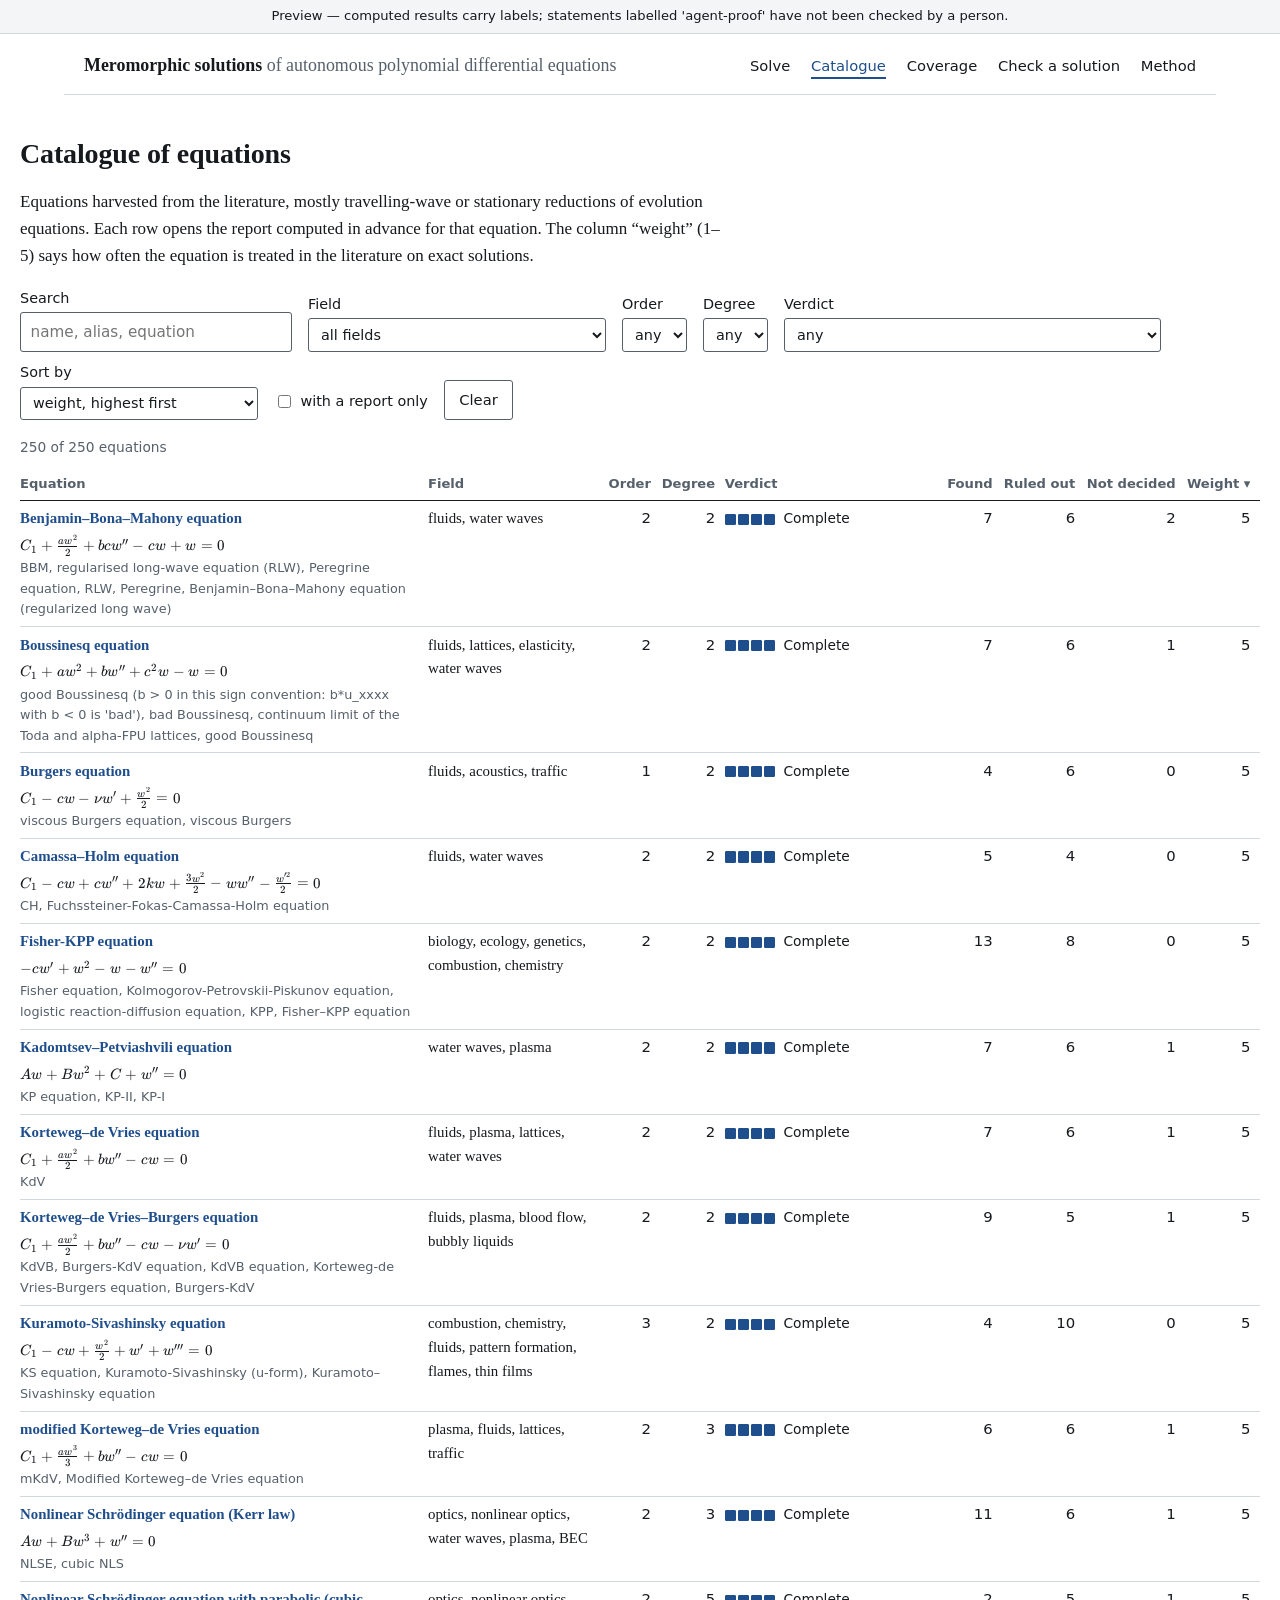
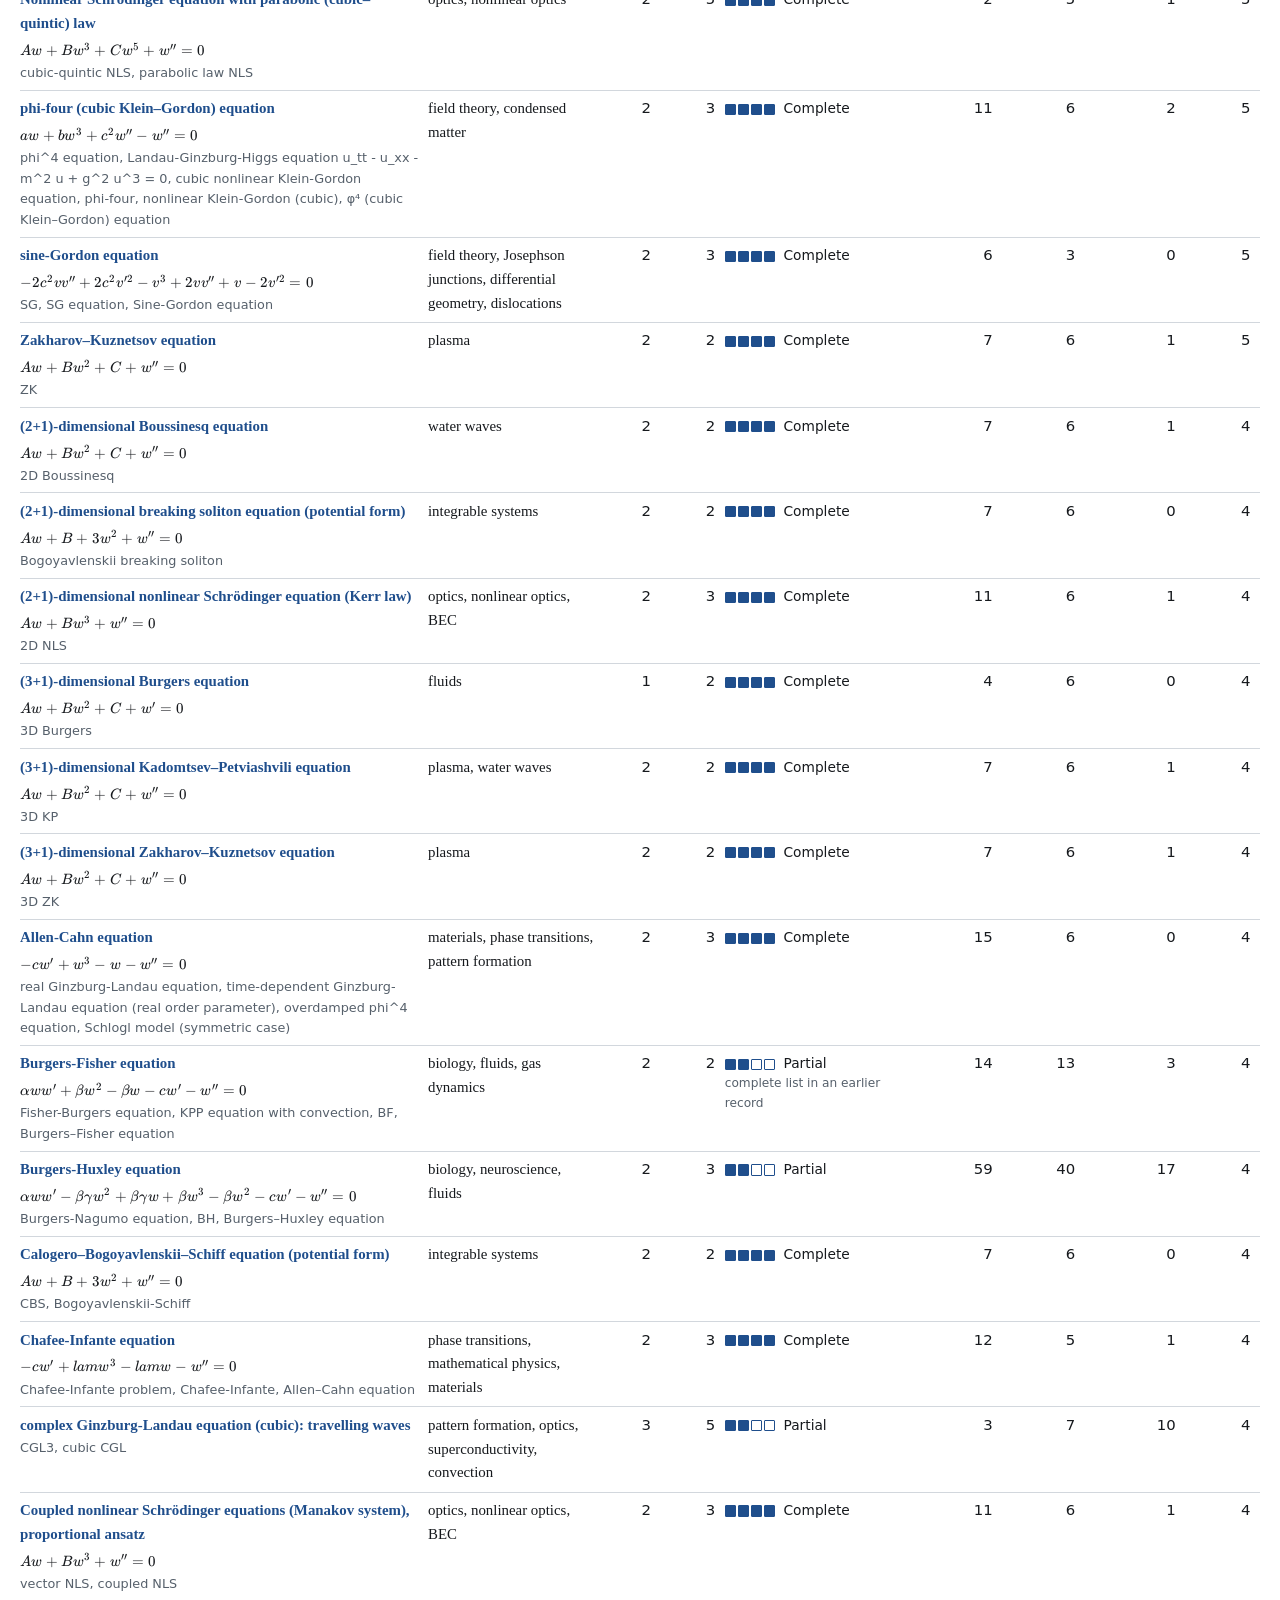
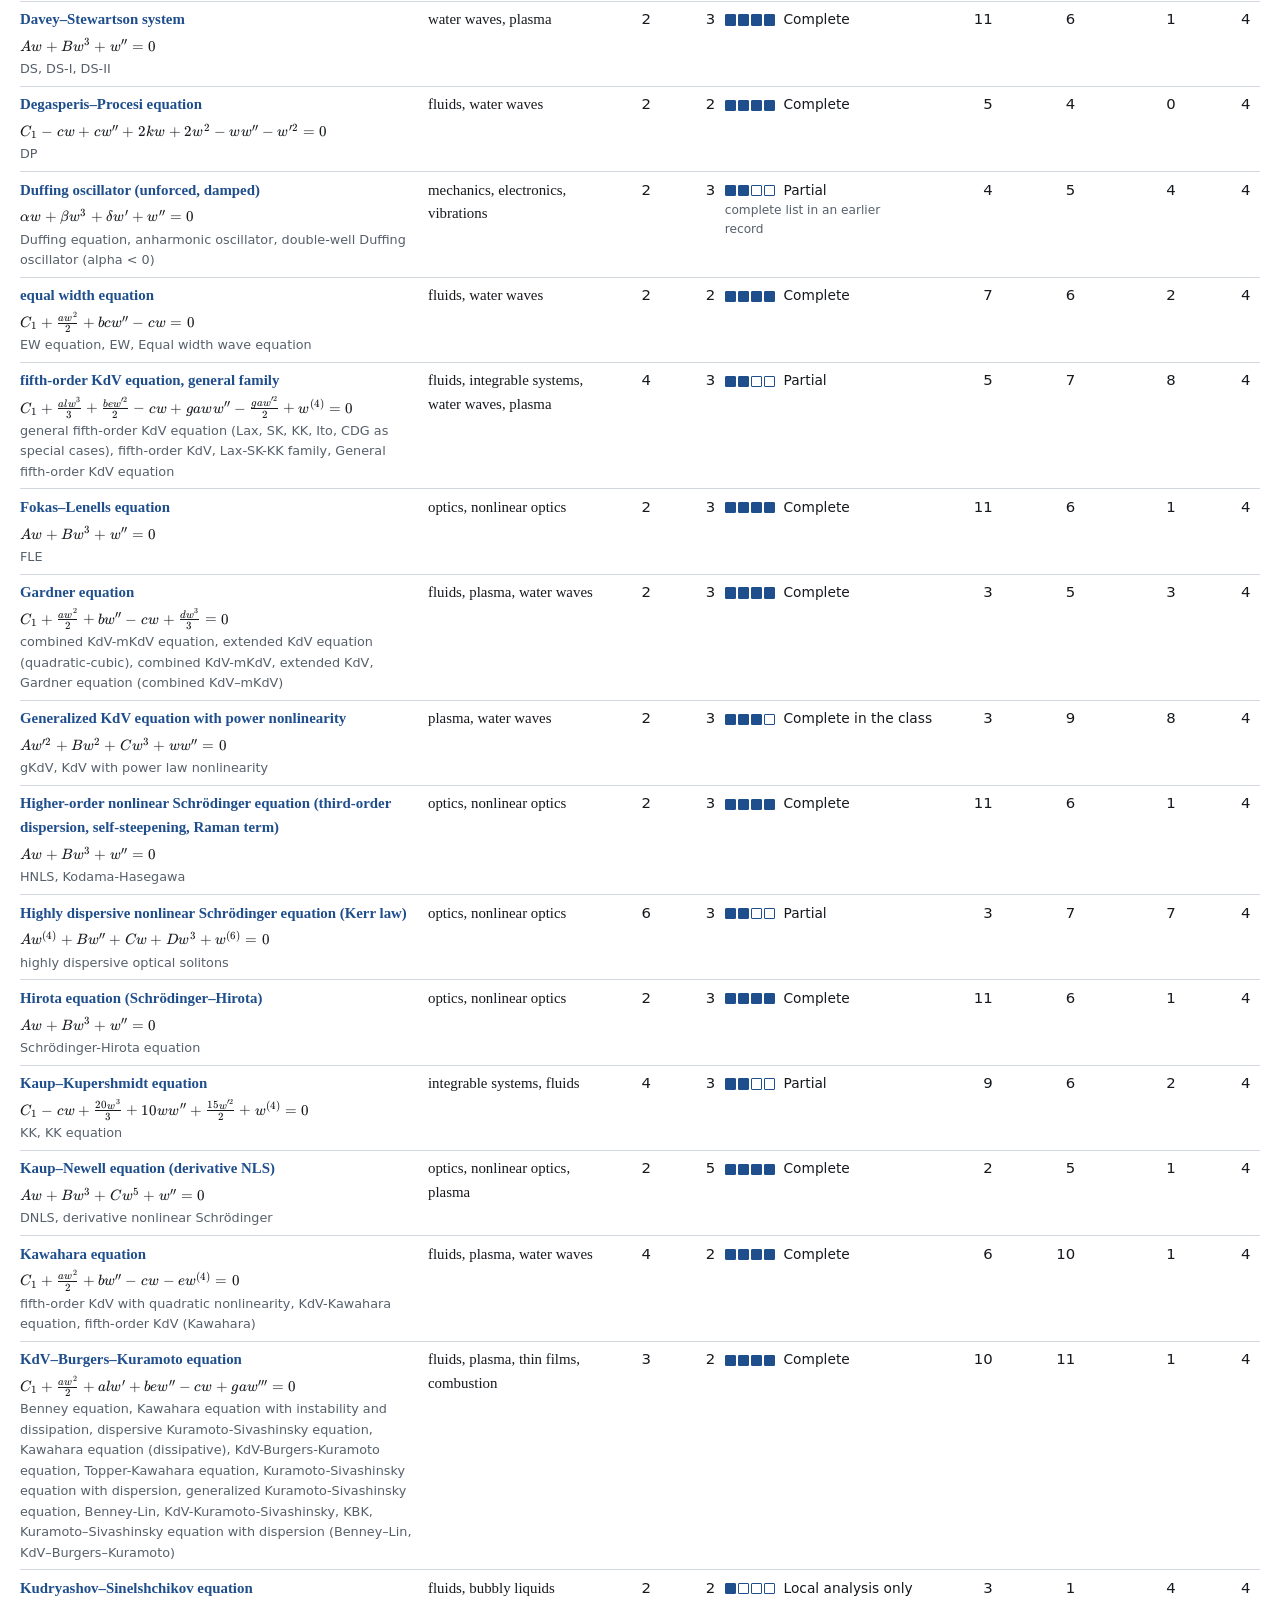
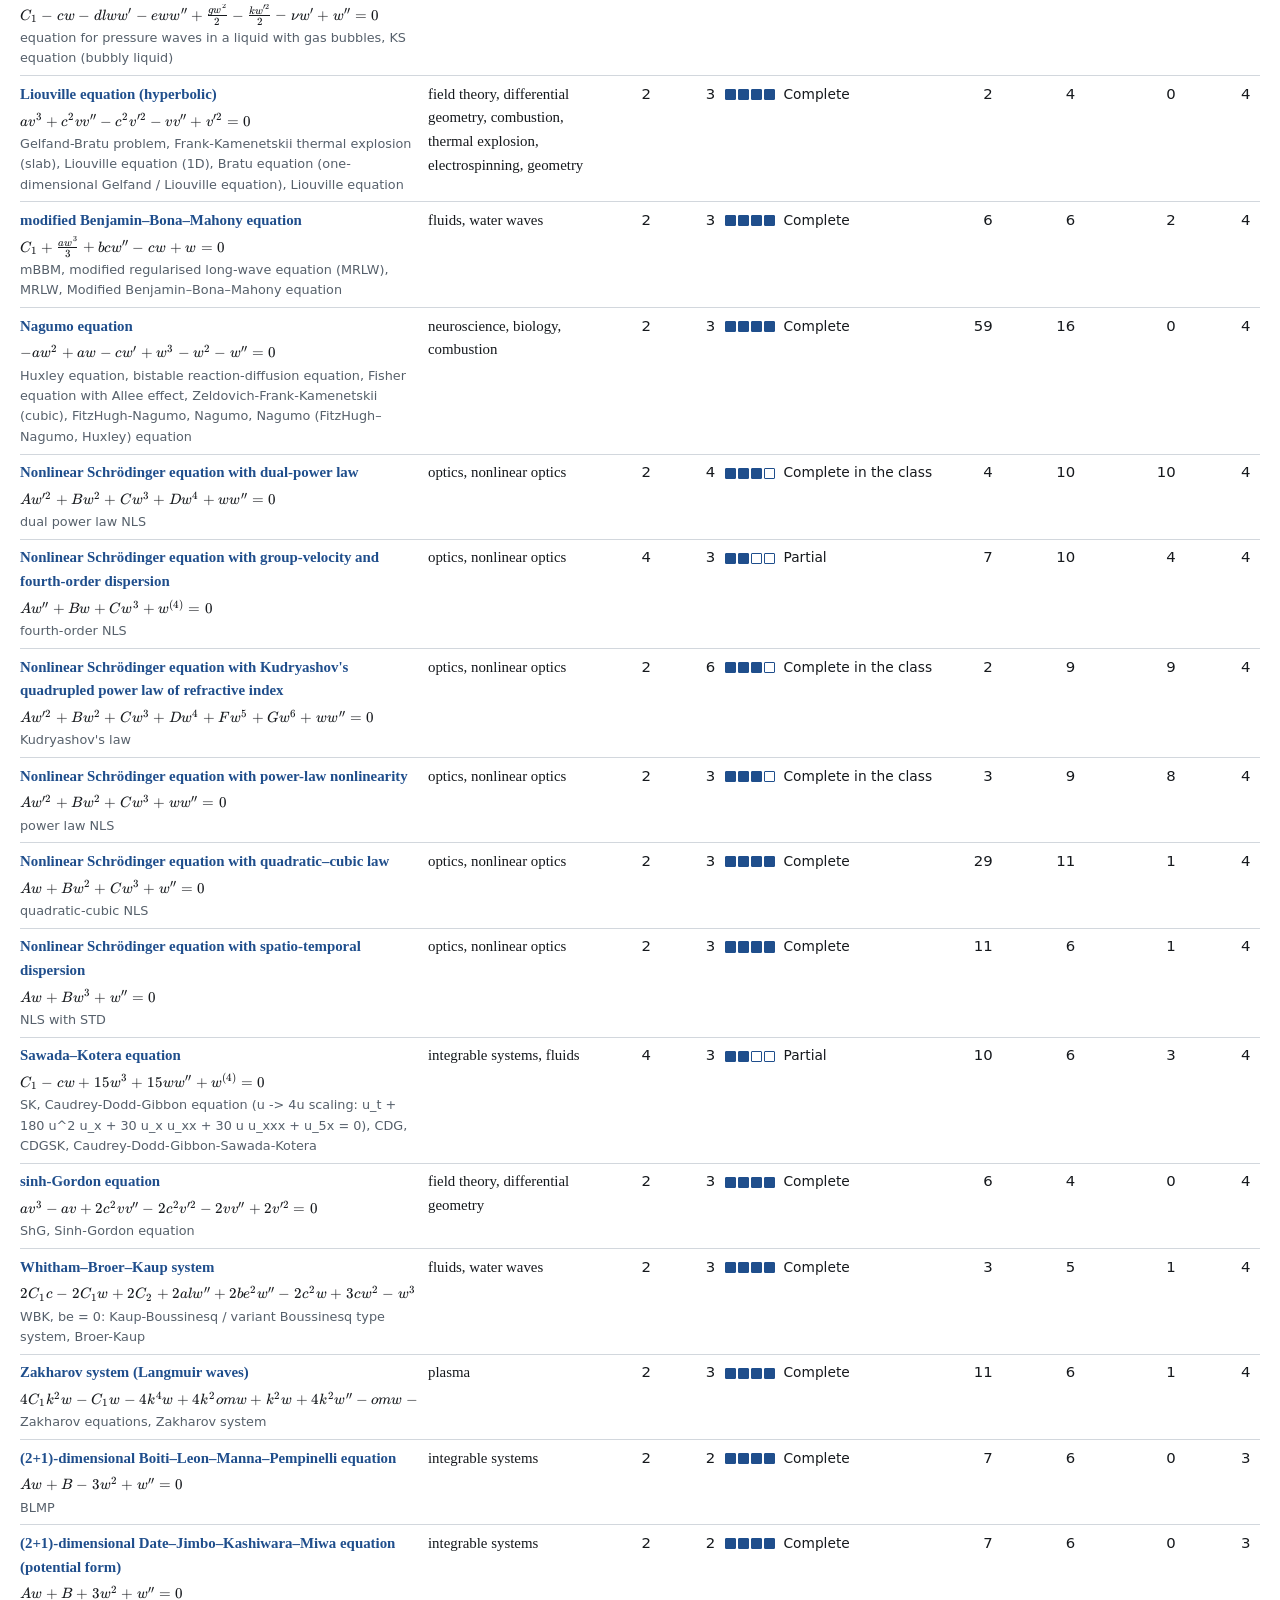
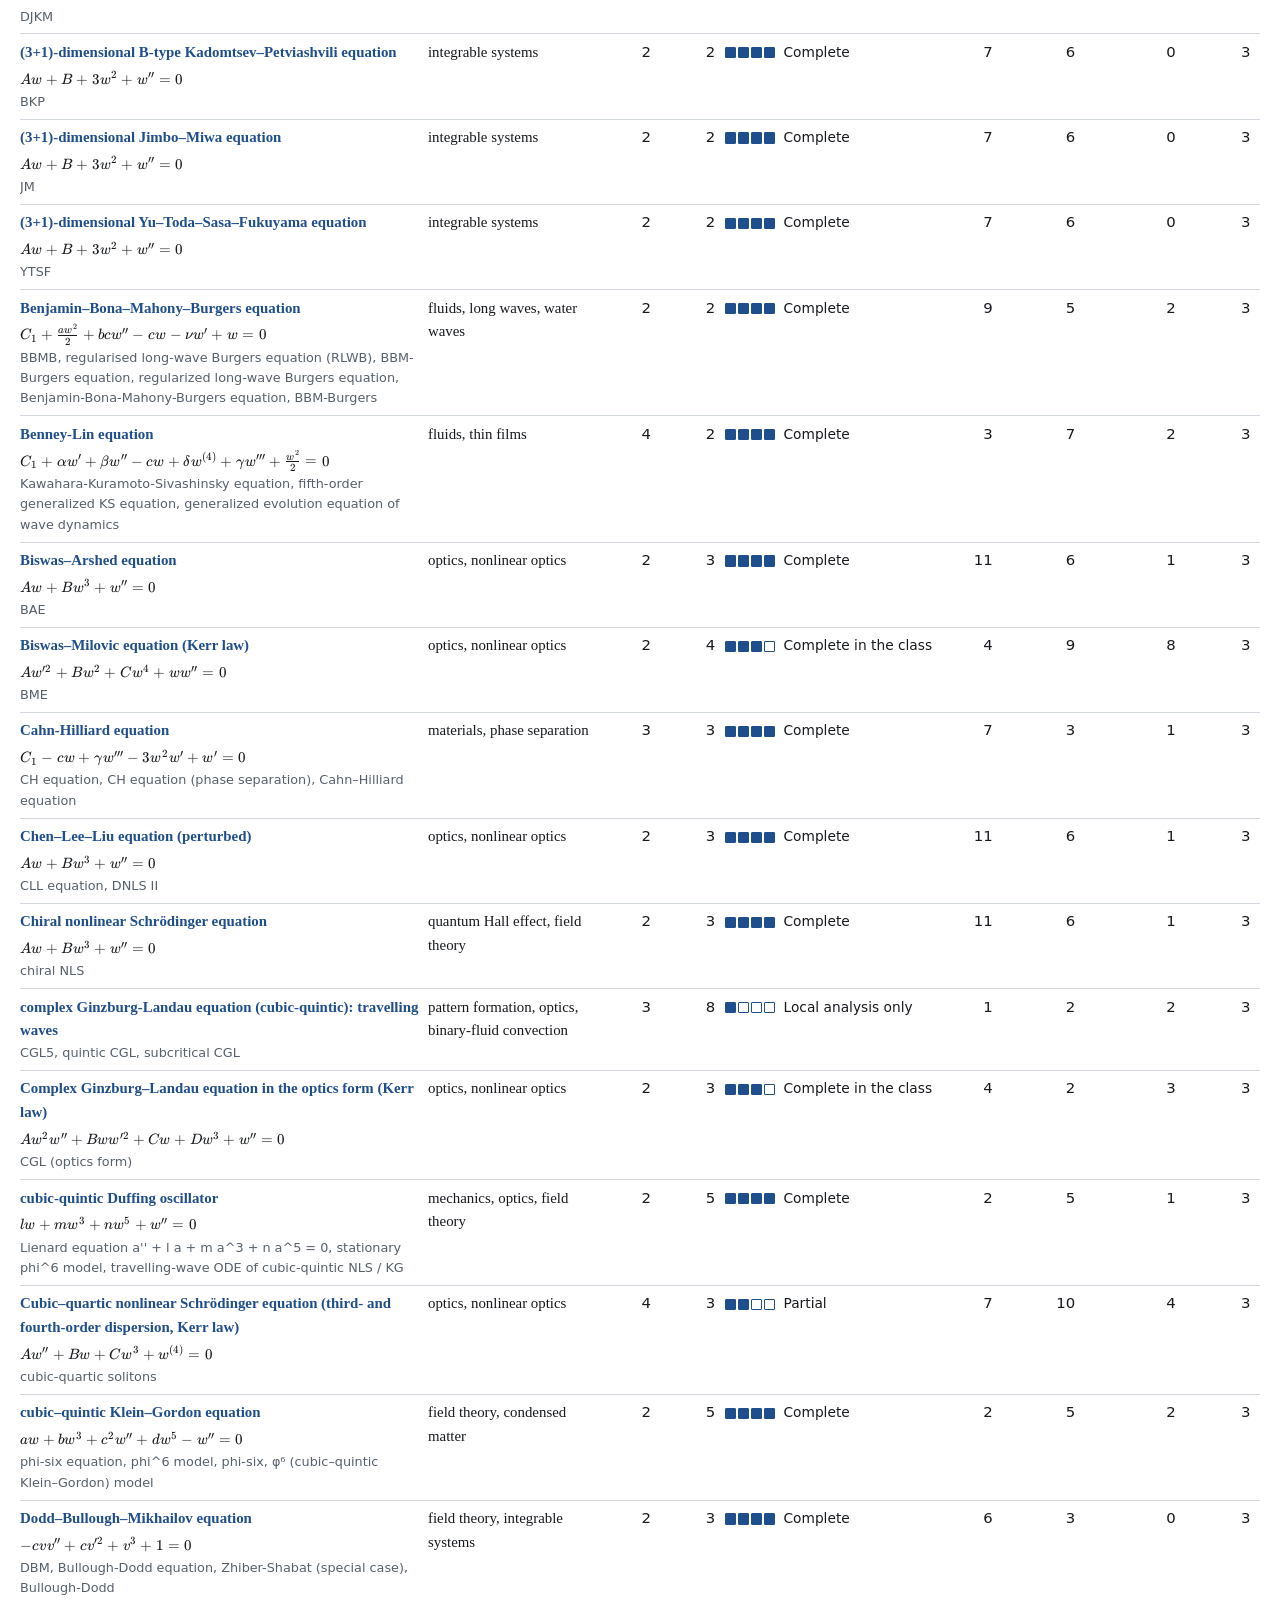
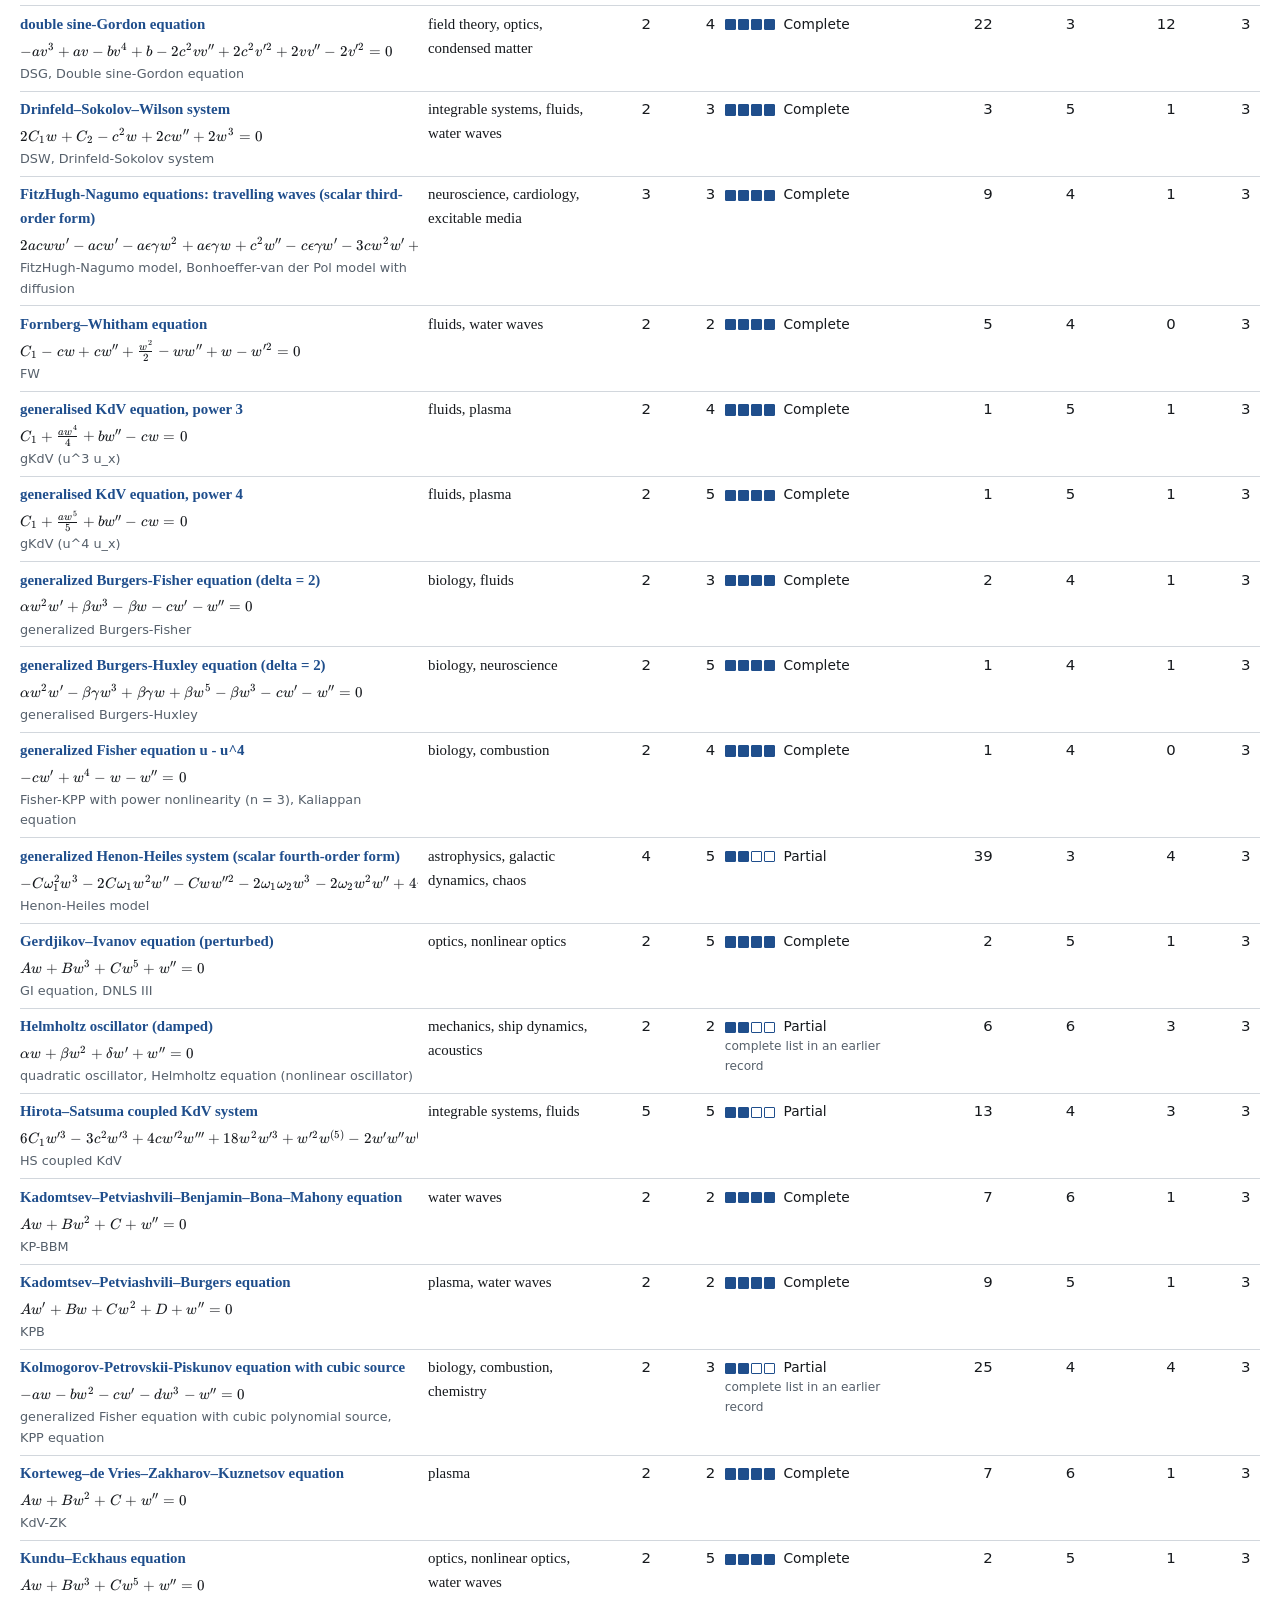
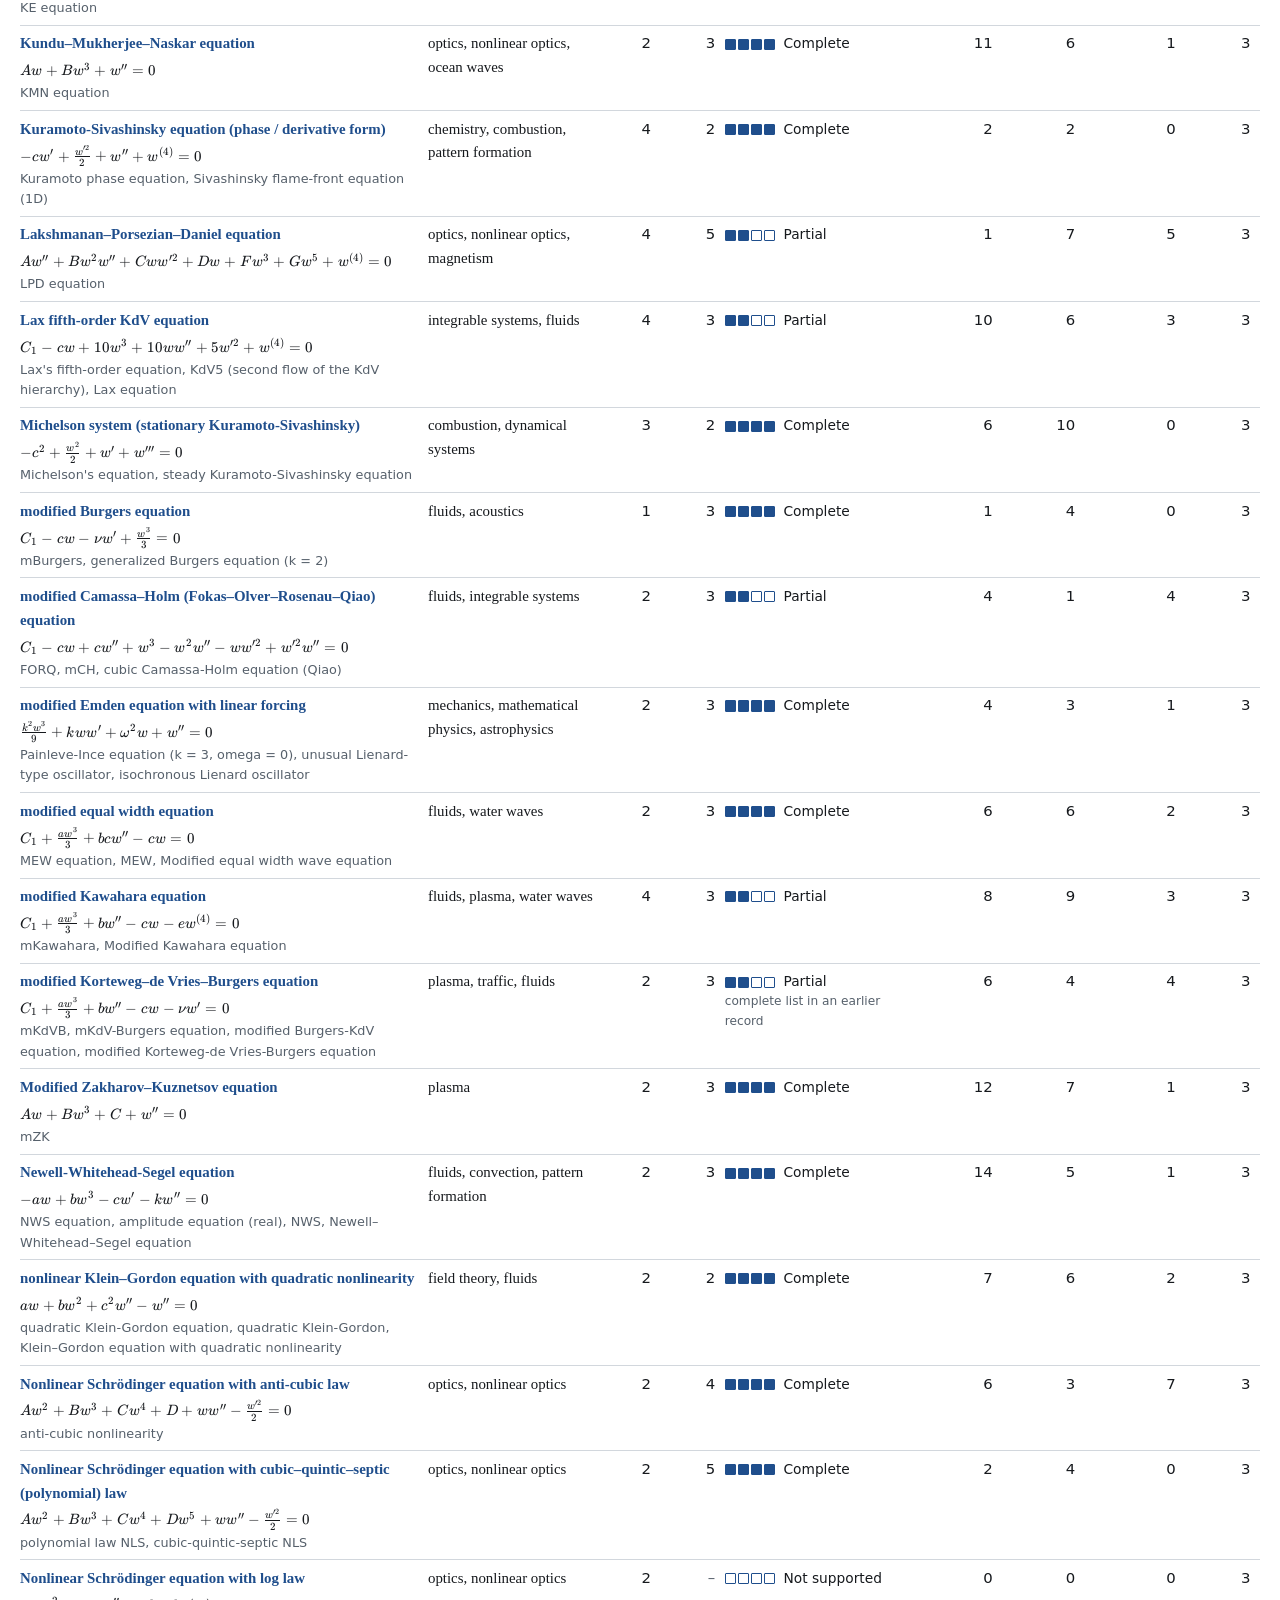
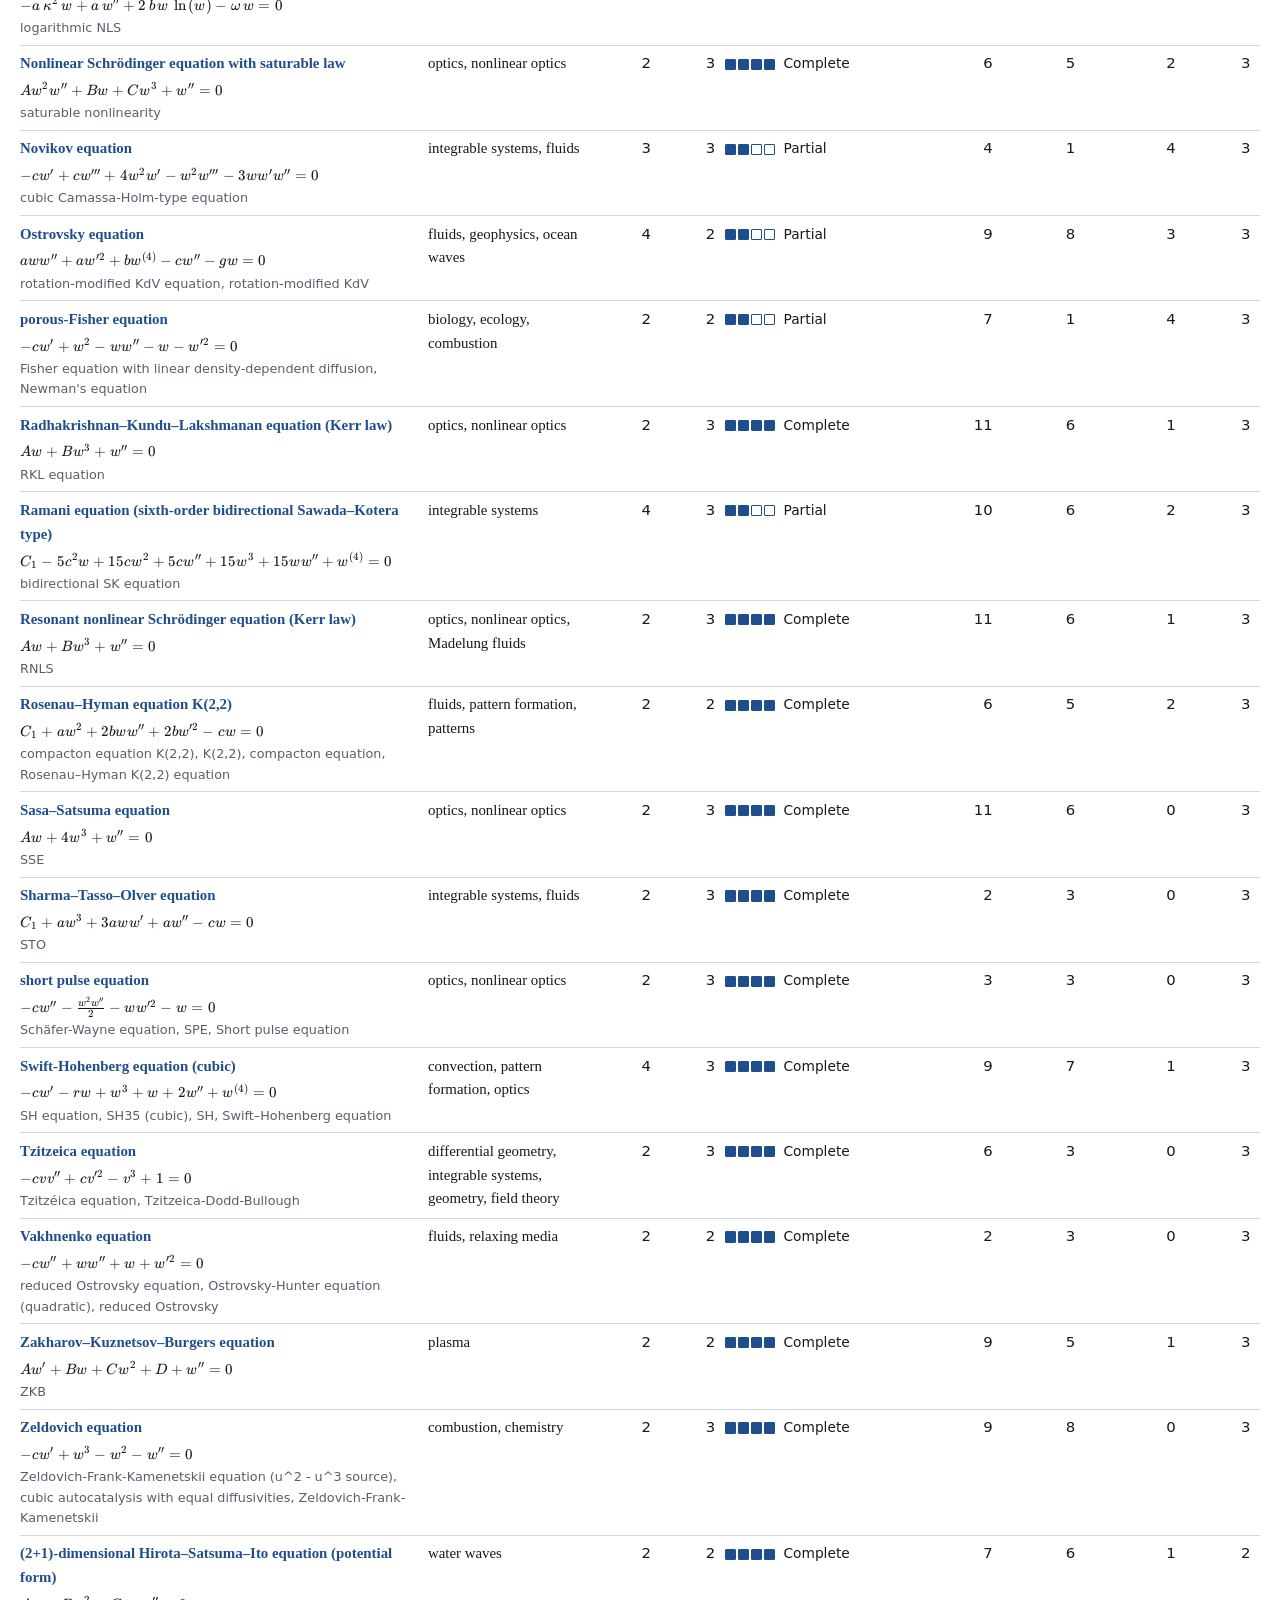
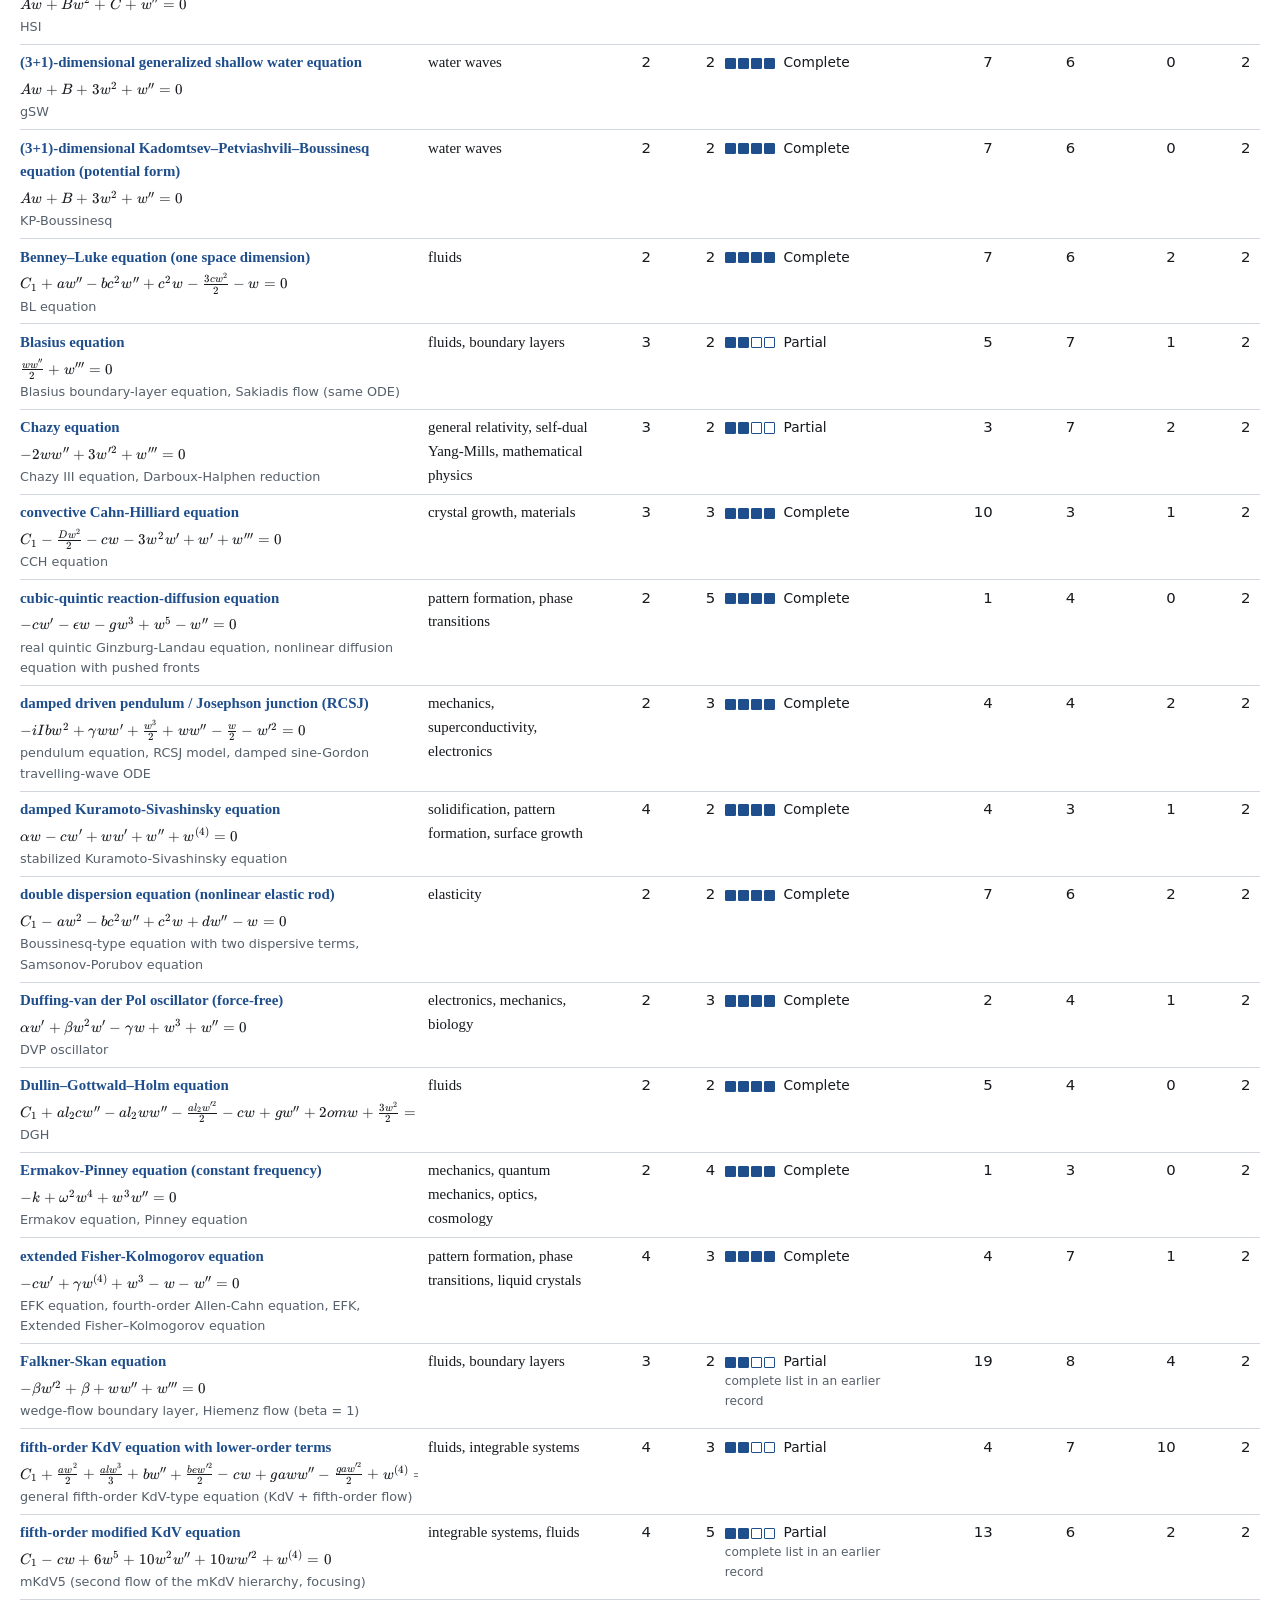
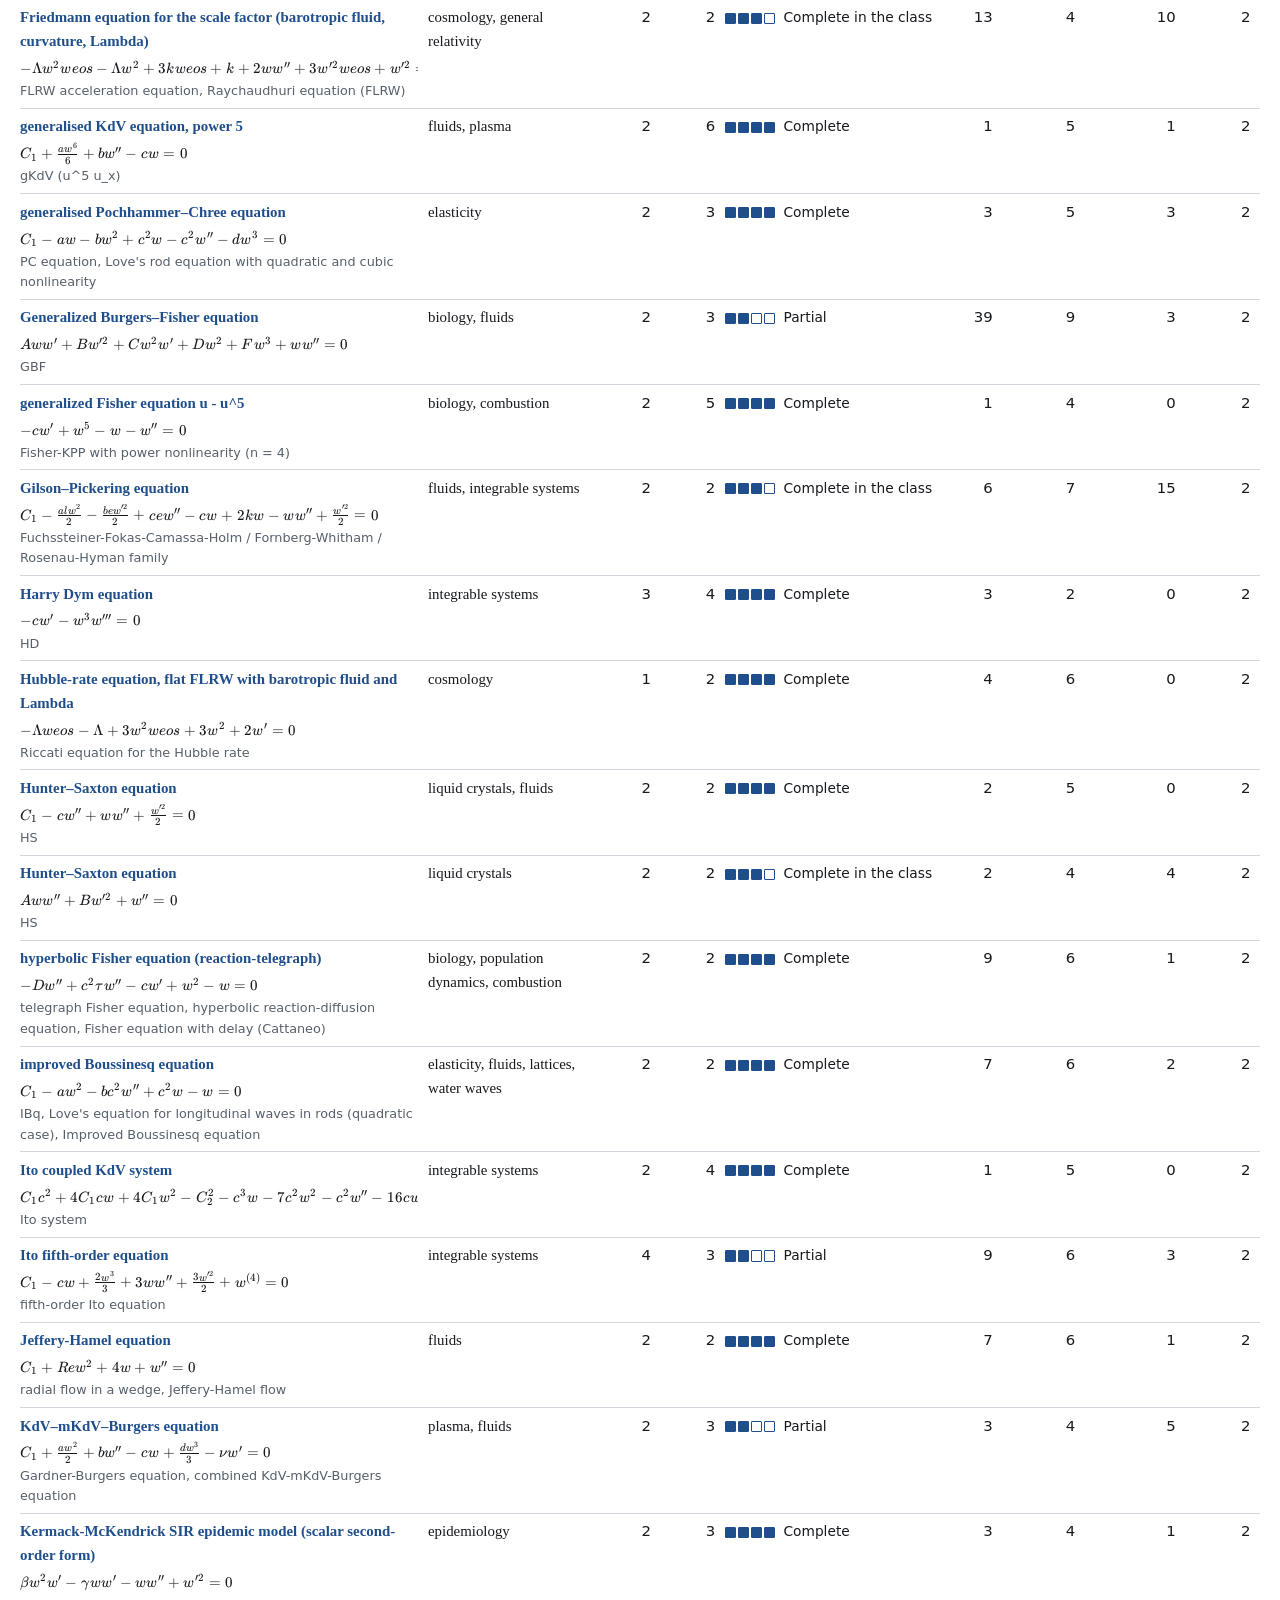
==== commit 9b22e18b: "Second data build: corrected verdict logic after the audit; independent check of every listed soluti" ====
--- a/catalogue.html
+++ b/catalogue.html
@@ -80,7 +80,7 @@
   </div>
 </main>
 <footer class="site-footer">
-  <p>Data of 6 October 2026, 12:26 UTC (250 catalogue entries, 248 reports); engine version: mero 0.2 (6 October 2026). <span id="backend-note"></span></p>
+  <p>Data of 6 October 2026, 12:50 UTC (250 catalogue entries, 248 reports); engine version: mero 0.2 (6 October 2026). <span id="backend-note"></span></p>
   <p>Every result carries a label that says what it rests on. <a href="method.html">What the site does and does not do</a>.</p>
 </footer>
 
--- a/app.css
+++ b/app.css
@@ -112,7 +112,7 @@
 }
 .chips a:hover { border-color: var(--accent); color: var(--accent); }
 .syntax { font-family: var(--sans); font-size: .86rem; color: var(--muted); margin-top: .7rem; max-width: 52rem; }
-.syntax a.try { text-decoration-style: dotted; }
+.syntax a.try { text-decoration-style: dotted; white-space: nowrap; }
 .syntax a.try code { color: var(--accent); }
 
 /* ---- status line of the engine --------------------------------------------------------------------------- */
@@ -206,7 +206,9 @@
 ul.verdict-rows a.to-part { font-family: var(--sans); font-size: .84rem; white-space: nowrap; }
 .origin { font-family: var(--sans); font-size: .76rem; color: var(--muted); margin: .3rem 0 0; overflow-wrap: anywhere; }
 details.sub-report > summary { display: flex; flex-wrap: wrap; align-items: baseline; gap: .15rem .9rem; font-size: 1.05rem; }
-details.sub-report > summary .sub-title { font-weight: 600; }
+details.sub-report > summary .sub-title { font-weight: 600; min-width: 0; max-width: 100%; }
+.sub-row { min-width: 0; }
+.sub-row strong .math-scroll, .sub-title .math-scroll { vertical-align: bottom; }
 details.sub-report > summary .sub-verdict { font-family: var(--serif); font-size: .95rem; font-weight: 400; flex: 1 1 22rem; min-width: 0; }
 details.sub-report > summary .sub-verdict strong { font-family: var(--sans); font-size: .9rem; }
 details.sub-report[open] { border-left: 3px solid var(--rule); padding-left: 1rem; margin-bottom: 1.4rem; }
@@ -252,6 +254,11 @@
 .item-head .ic-pass::before { content: "\2713\00a0"; }
 .item-head .ic + .badge-wrap { margin-left: 0; }
 p.degenerate { margin: .7rem 0 0; }
+.described { border-top: 1px solid var(--rule); margin-top: 1rem; padding-top: .8rem; }
+.described .sub-h { font-size: 1.02rem; margin: 0 0 .3rem; display: flex; align-items: baseline; gap: .6rem; }
+.described .sub-h .n { font-family: var(--sans); font-size: .86rem; font-weight: 400; color: var(--muted); }
+.described .item { padding-left: 1rem; border-left: 2px dotted var(--rule); margin-left: .25rem; }
+.verdict .record-line { margin: -.2rem 0 .55rem; }
 p.independent { margin: 0 0 .6rem; }
 .item .what { font-size: 1.04rem; margin: 0 0 .4rem; }
 .item p { margin: 0 0 .45rem; }
@@ -313,7 +320,7 @@
 details.stratum[open] > summary::before { content: "\25BE"; }
 details.stratum > summary::-webkit-details-marker { display: none; }
 details.stratum > summary { list-style: none; }
-details.stratum > summary .stratum-cond { font-weight: 600; min-width: 0; }
+details.stratum > summary .stratum-cond { font-weight: 600; min-width: 0; max-width: 100%; }
 details.stratum > summary .n { font-family: var(--sans); font-size: .84rem; color: var(--muted); }
 details.stratum > .item { padding-left: 1rem; border-left: 2px solid var(--rule); margin-left: .25rem; }
 details.stratum > .item:last-child { margin-bottom: .8rem; }
@@ -335,6 +342,7 @@
 table.cat td.name .eq { display: block; font-size: .88rem; margin: .1rem 0; }
 table.cat td.name .eq .math-scroll { max-width: 100%; }
 table.cat td.lvl { white-space: nowrap; font-family: var(--sans); font-size: .86rem; }
+table.cat td.lvl .aka { display: block; font-size: .76rem; color: var(--muted); white-space: normal; max-width: 11rem; }
 @media (max-width: 760px) {
   /* the catalogue as a list of cards: name and equation, then one line of numbers */
   table.cat thead { position: absolute; width: 1px; height: 1px; overflow: hidden; clip-path: inset(50%); }
@@ -369,6 +377,7 @@
 .bar i:last-child { border-right: 0; }
 .bar i.lv-complete { opacity: 1; }
 .bar i.lv-complete-W { opacity: .72; }
+.bar i.lv-partial-record { opacity: .6; background: repeating-linear-gradient(90deg, var(--accent) 0 3px, transparent 3px 5px); }
 .bar i.lv-partial { opacity: .45; }
 .bar i.lv-formal { opacity: .22; }
 .bar i.lv-unsupported { background: repeating-linear-gradient(135deg, var(--accent) 0 1px, transparent 1px 4px); opacity: .8; }
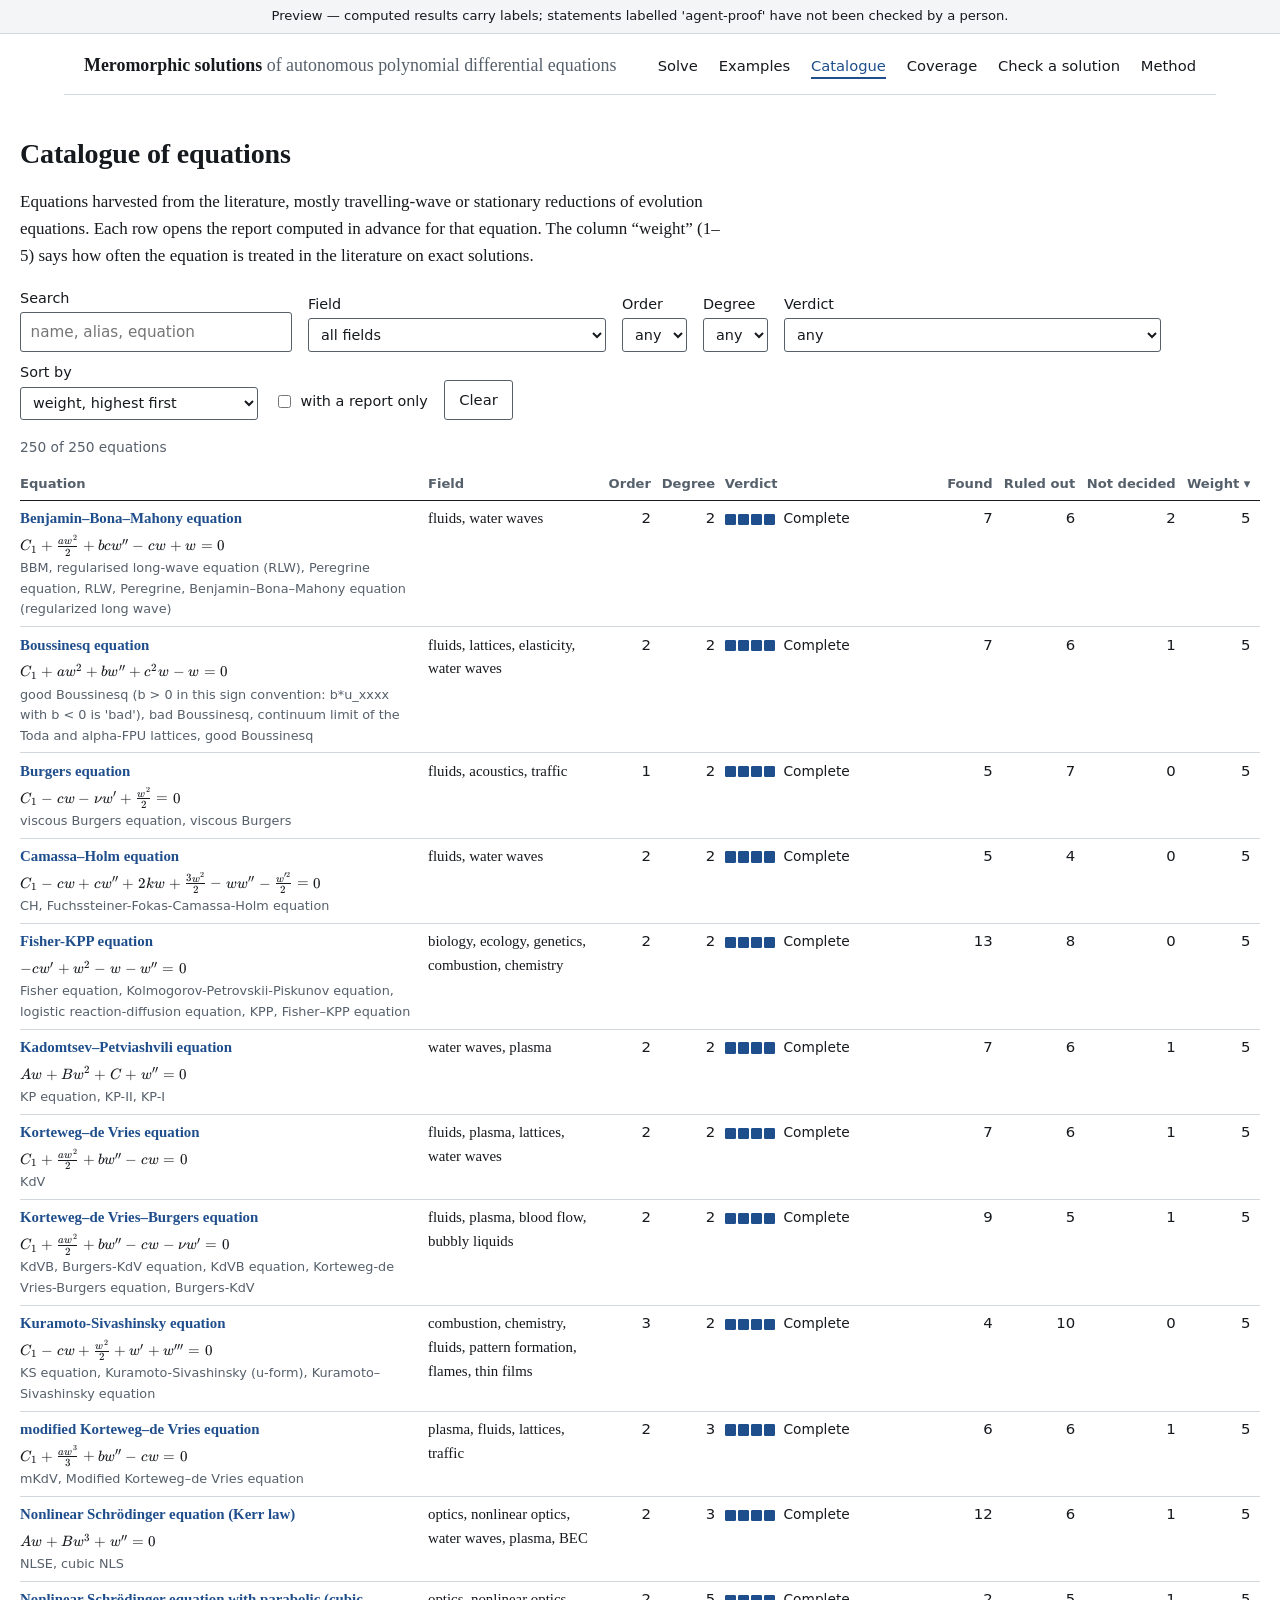
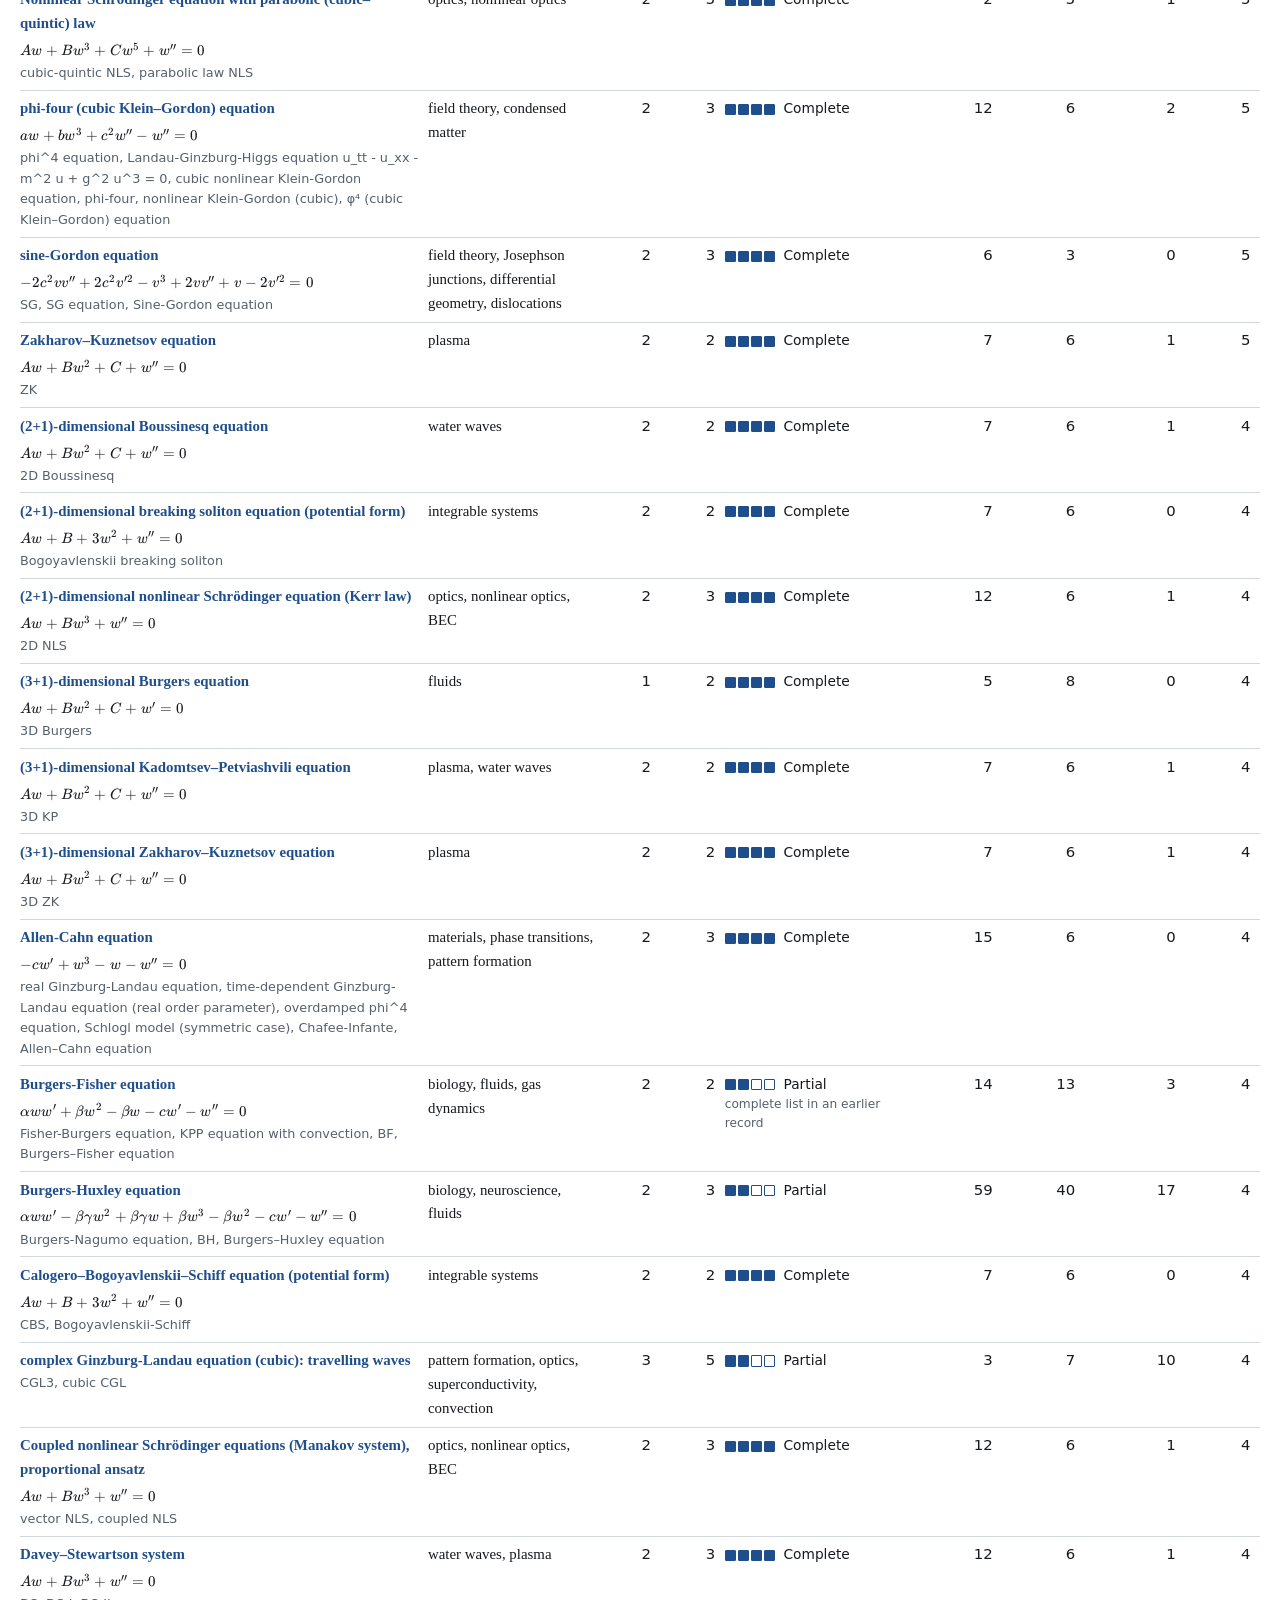
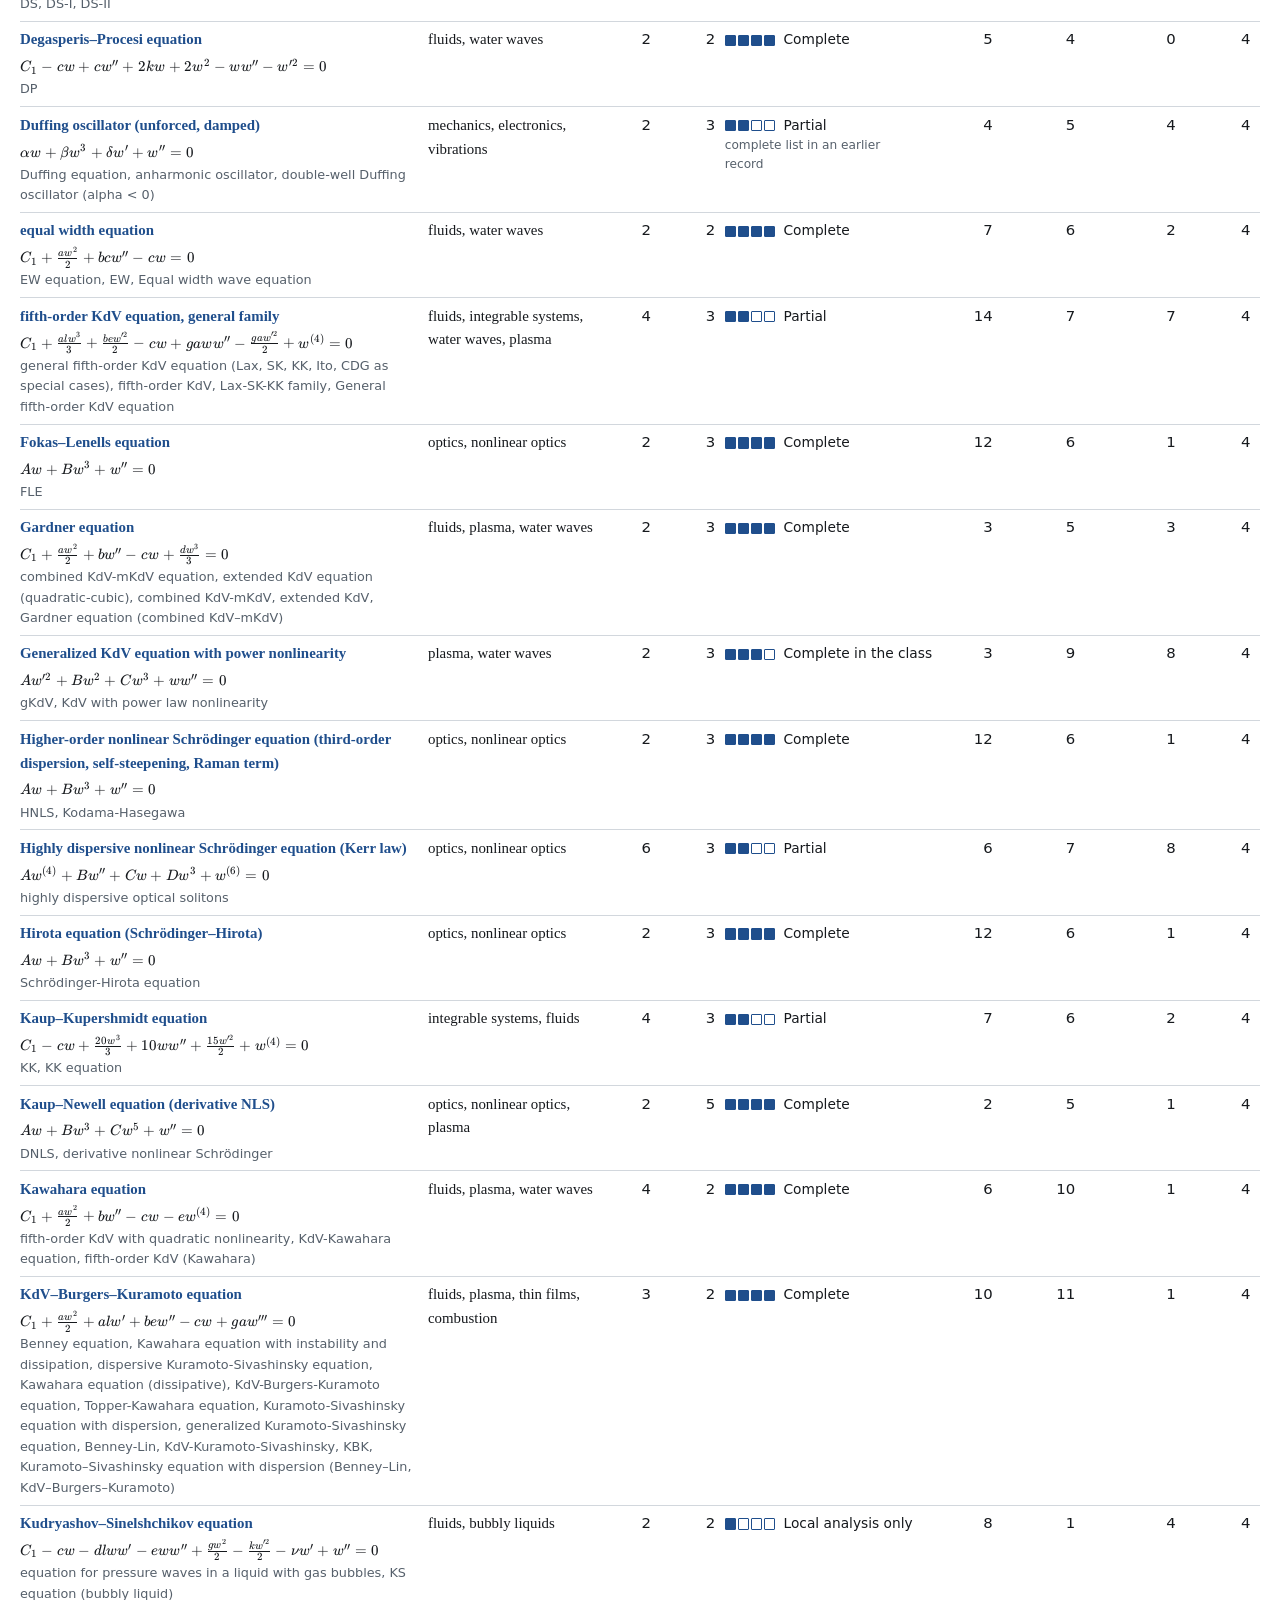
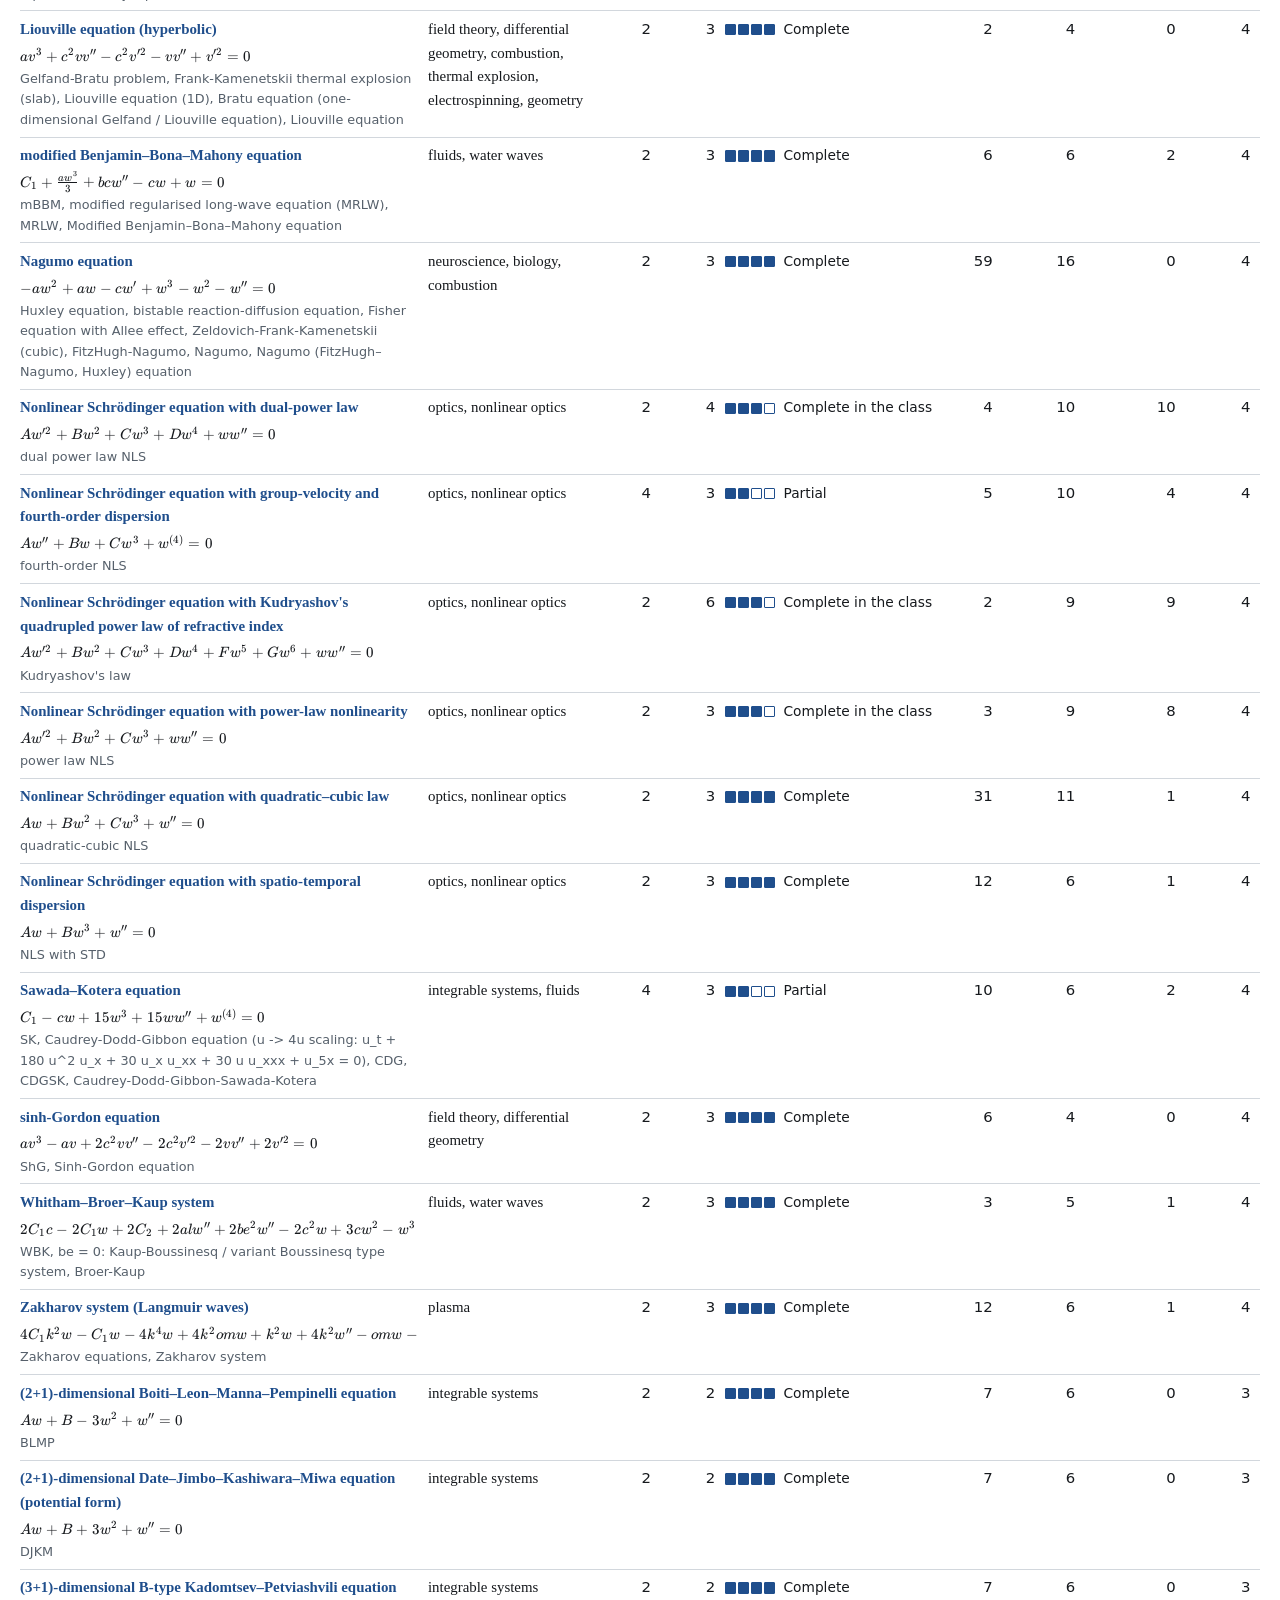
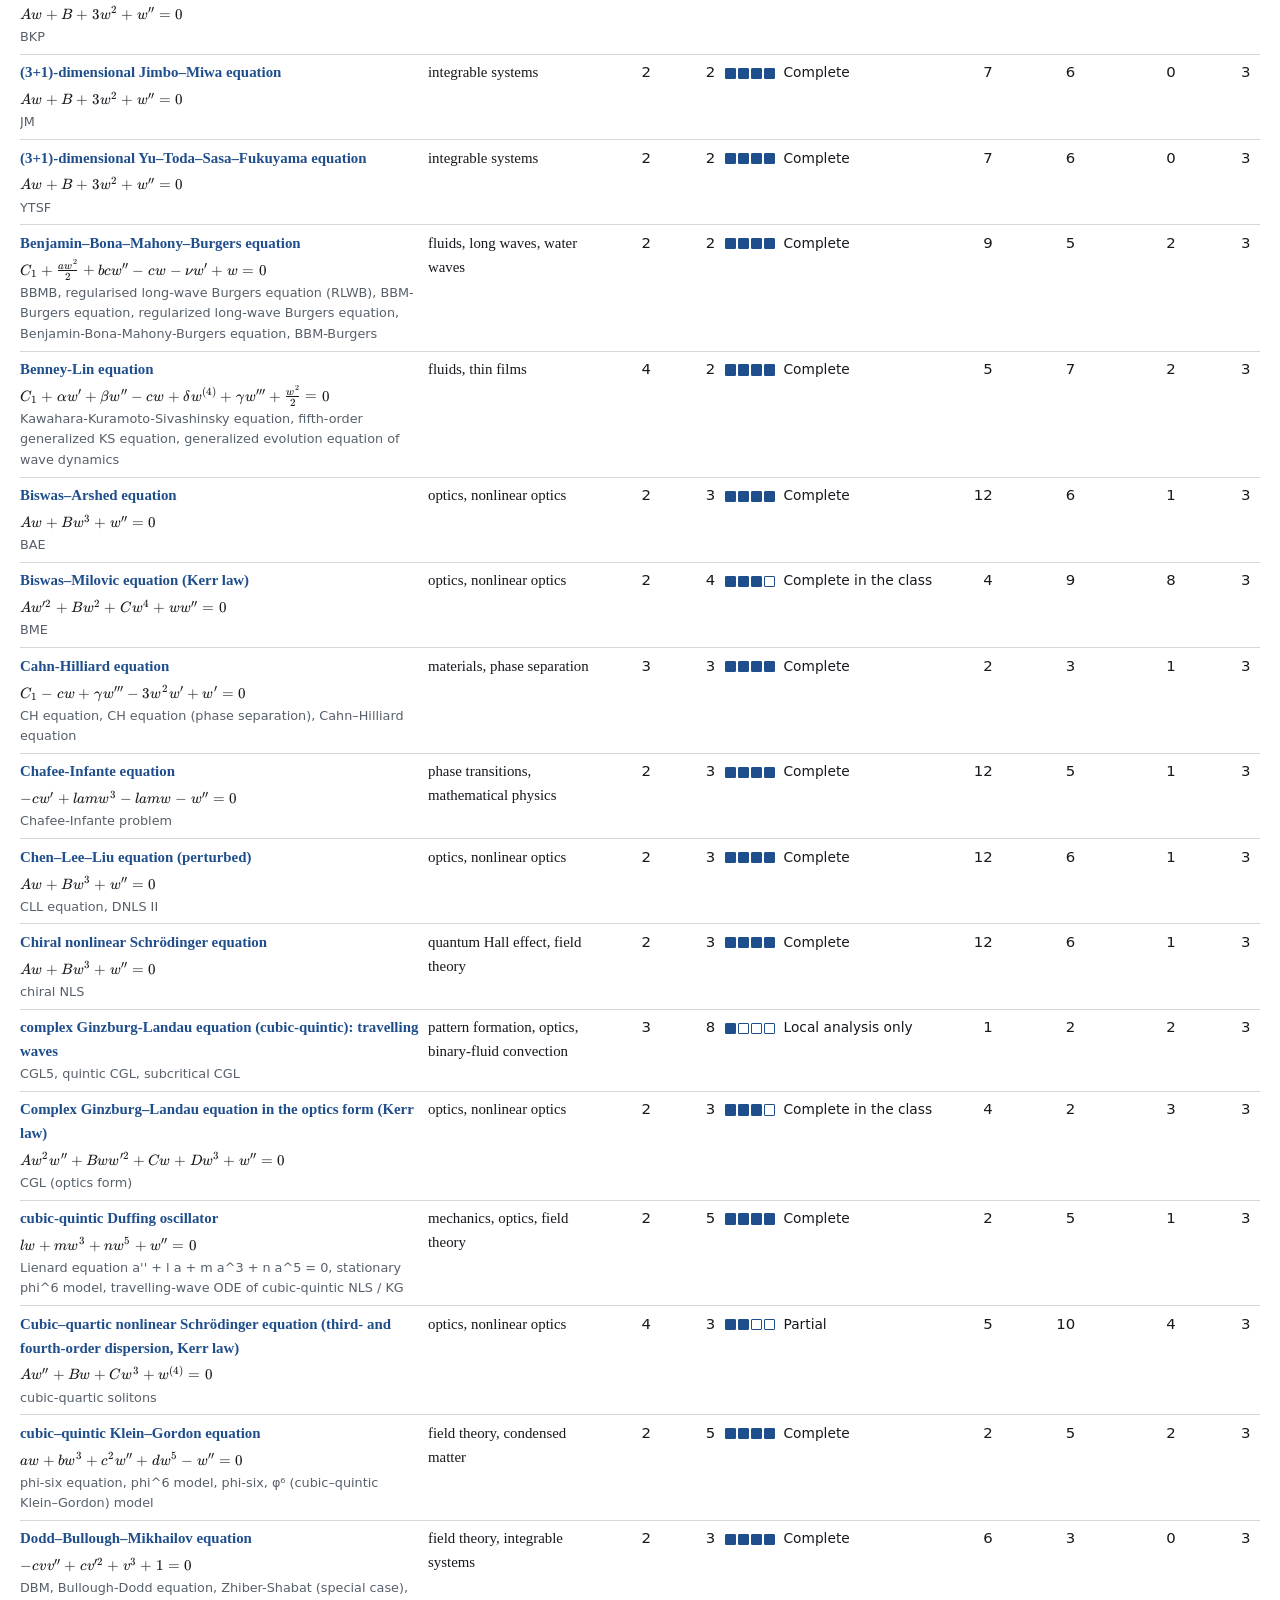
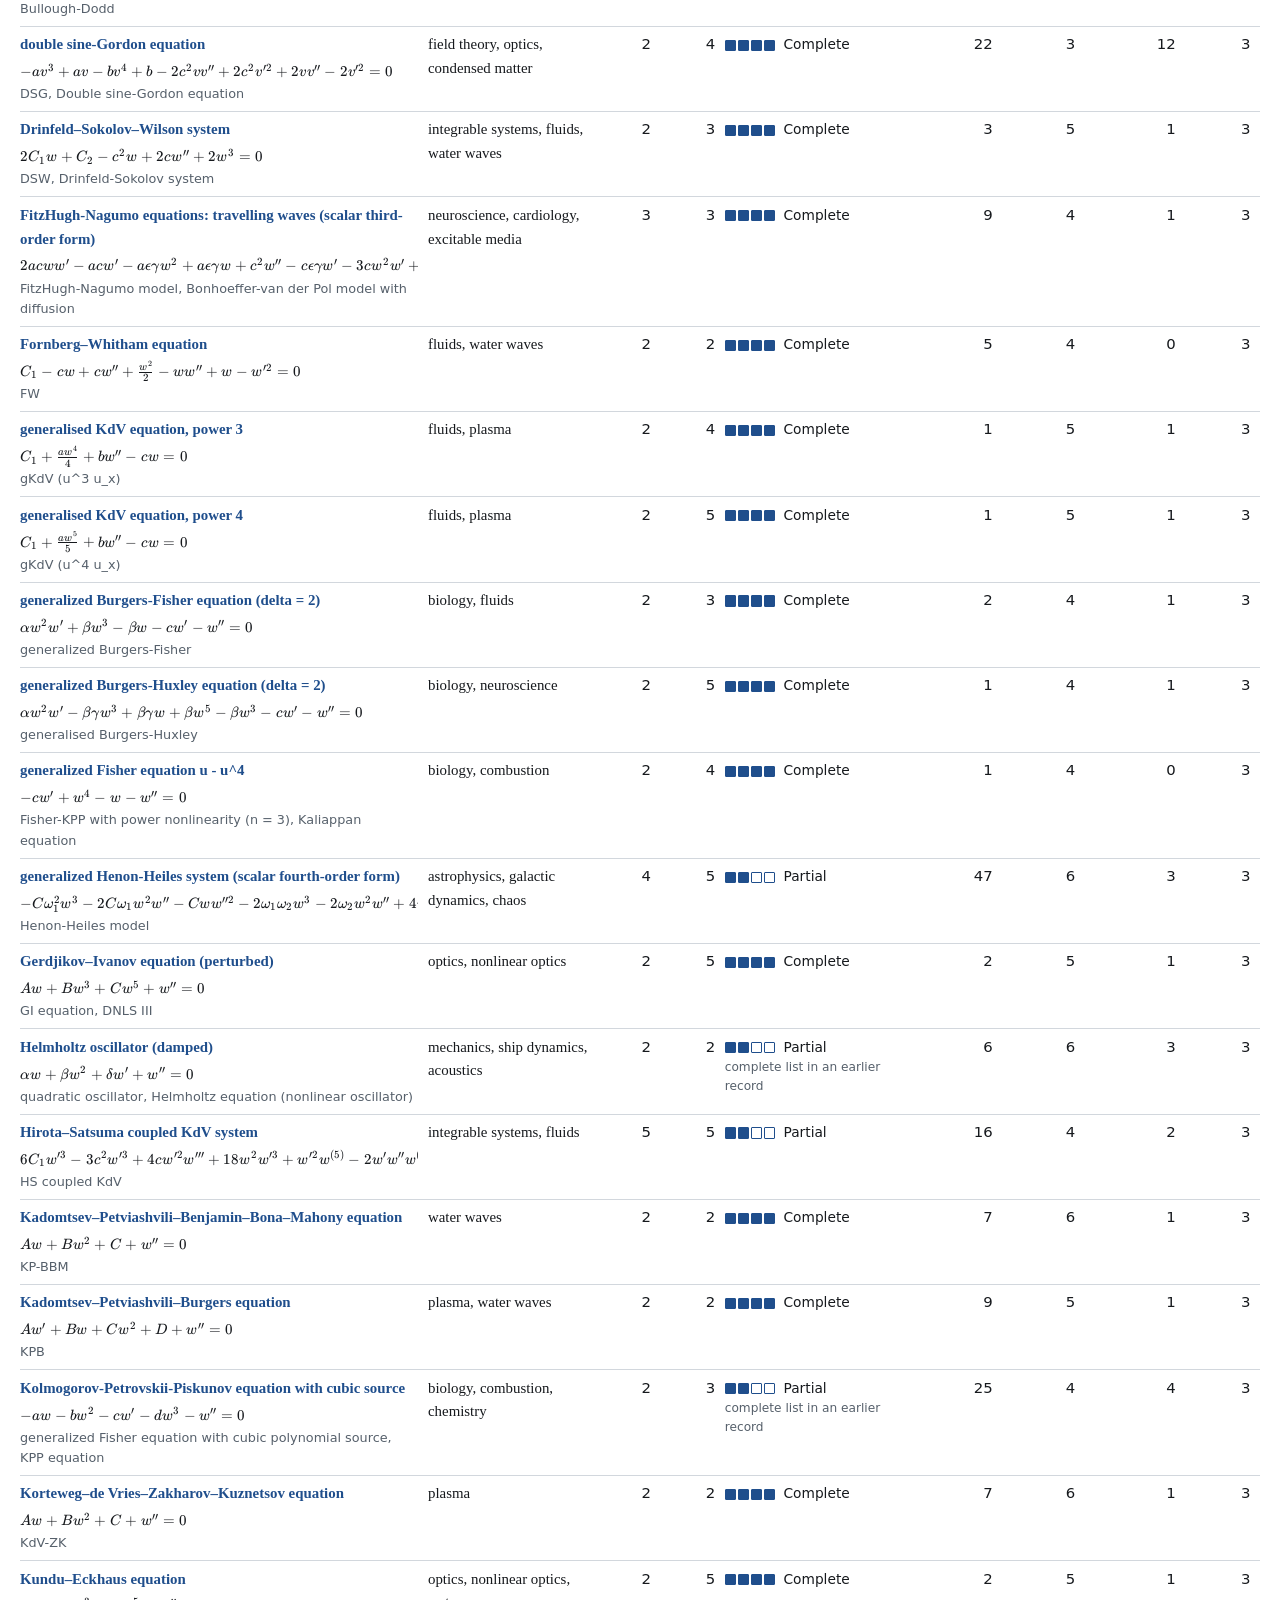
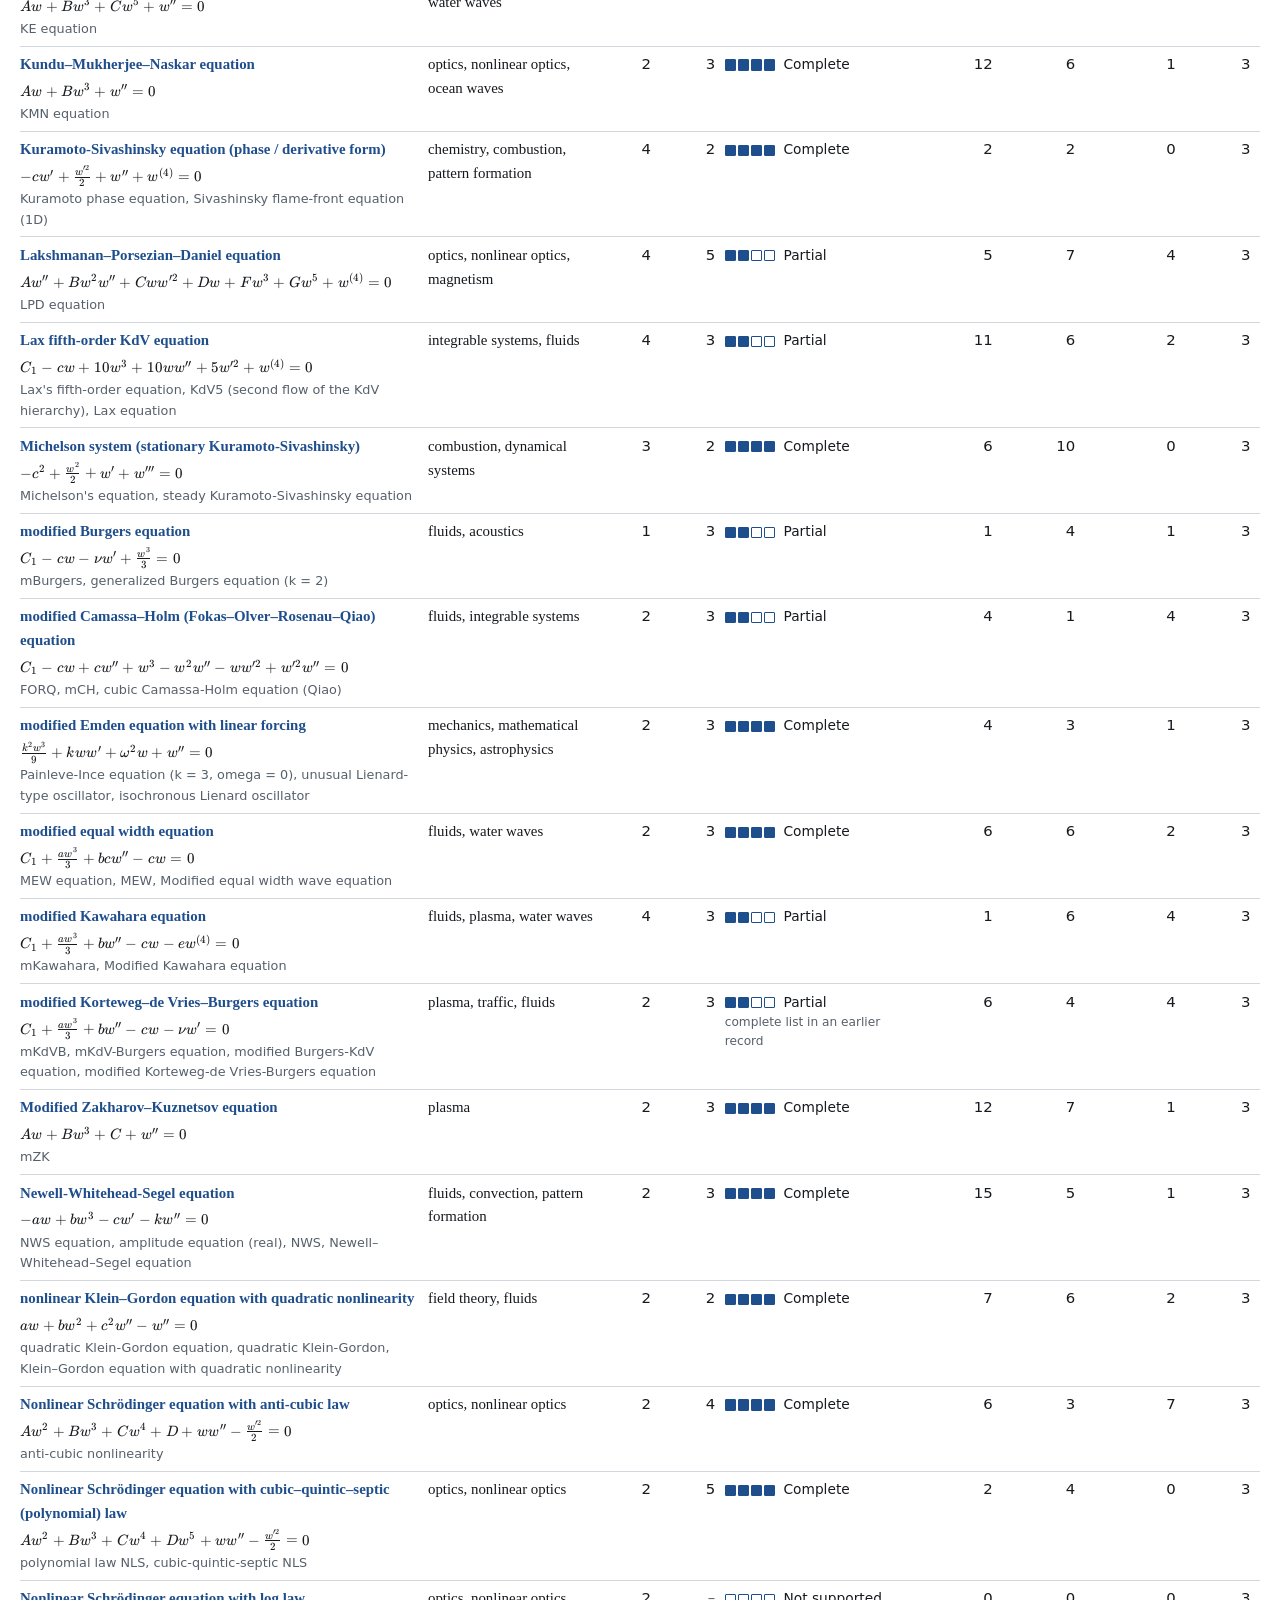
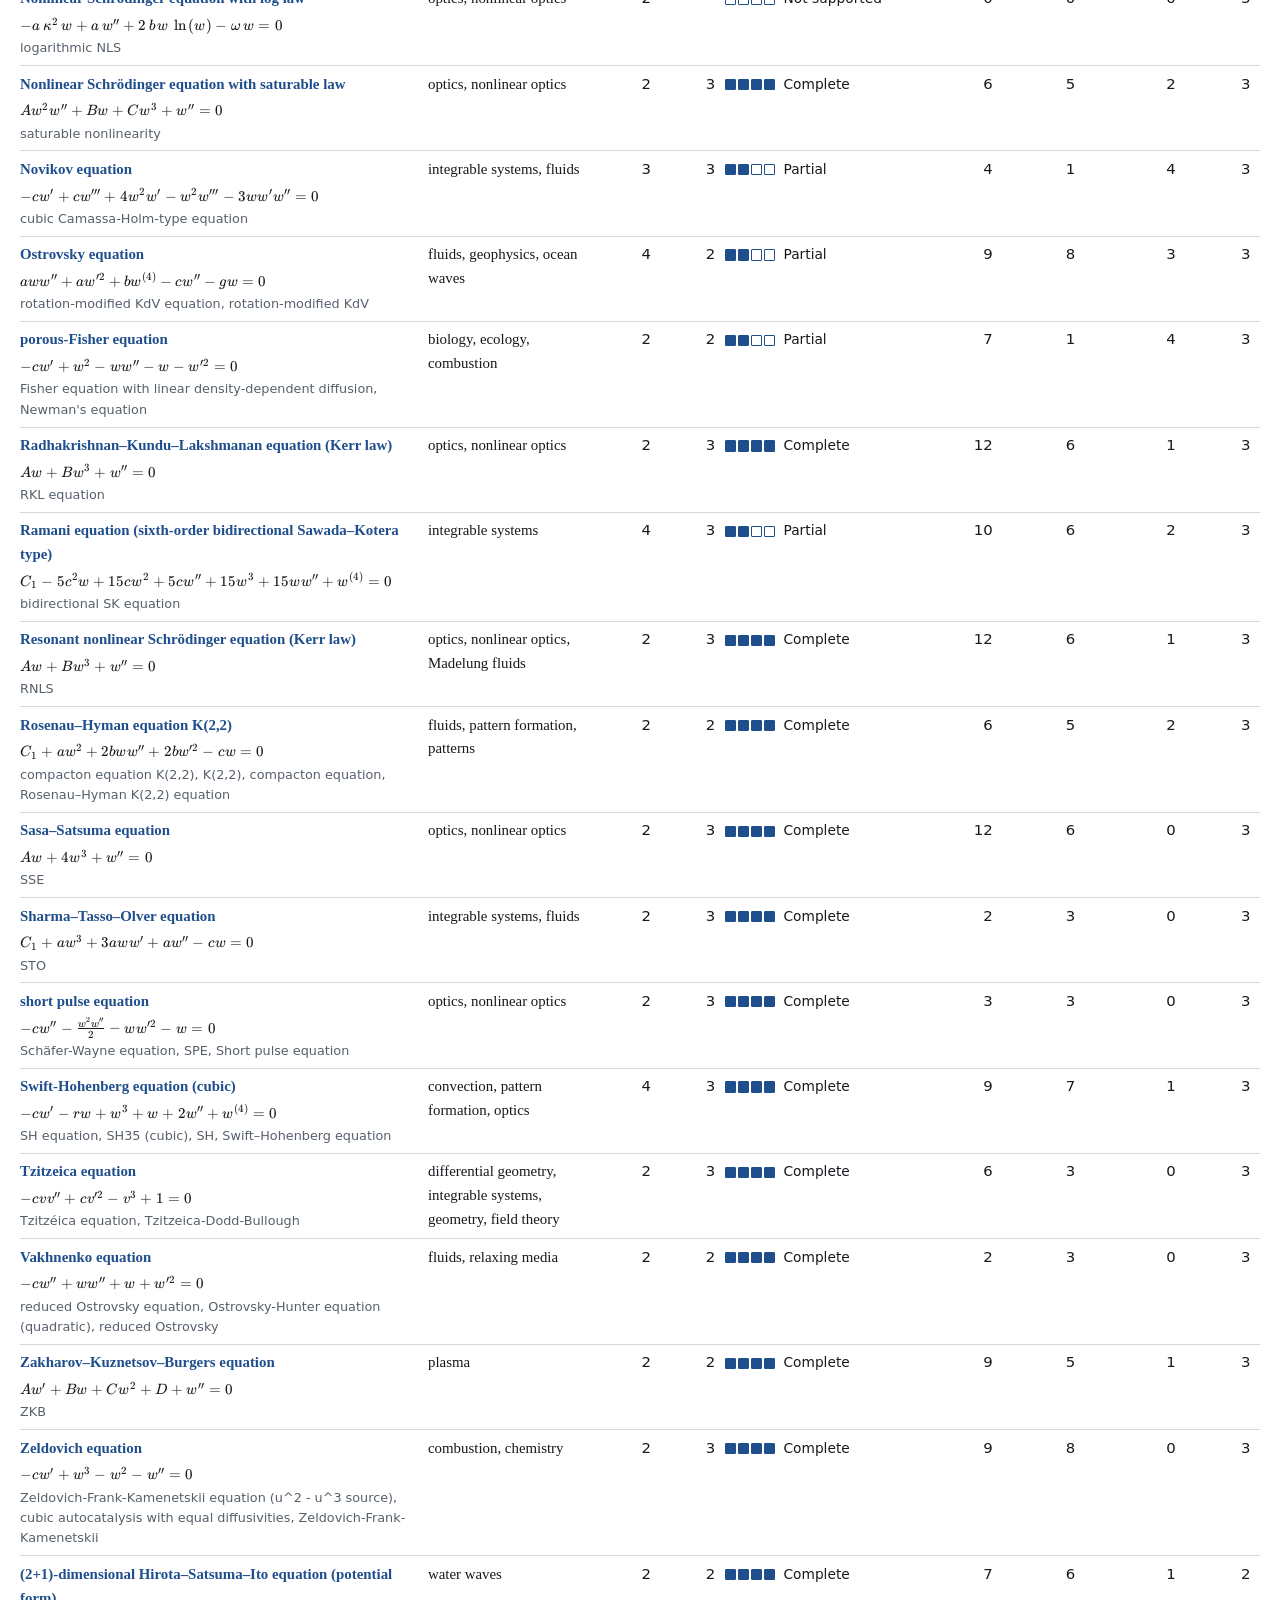
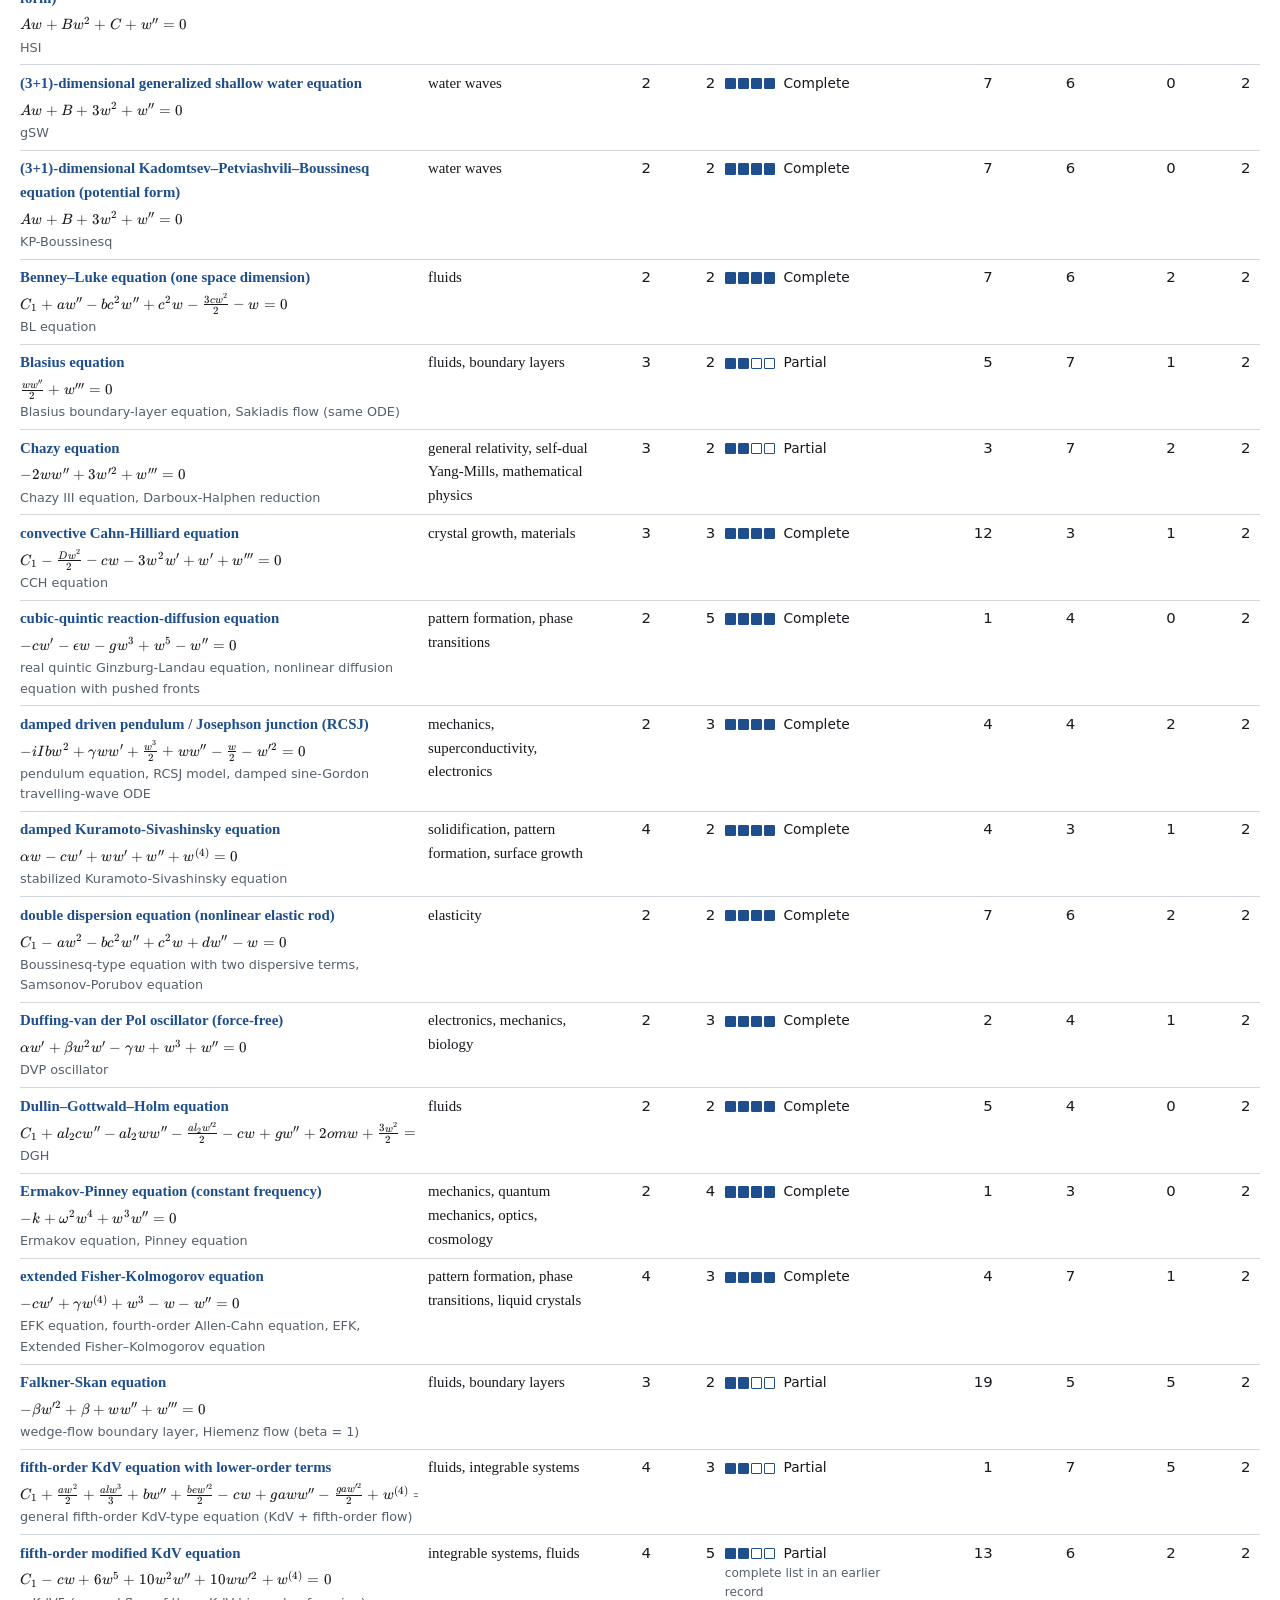
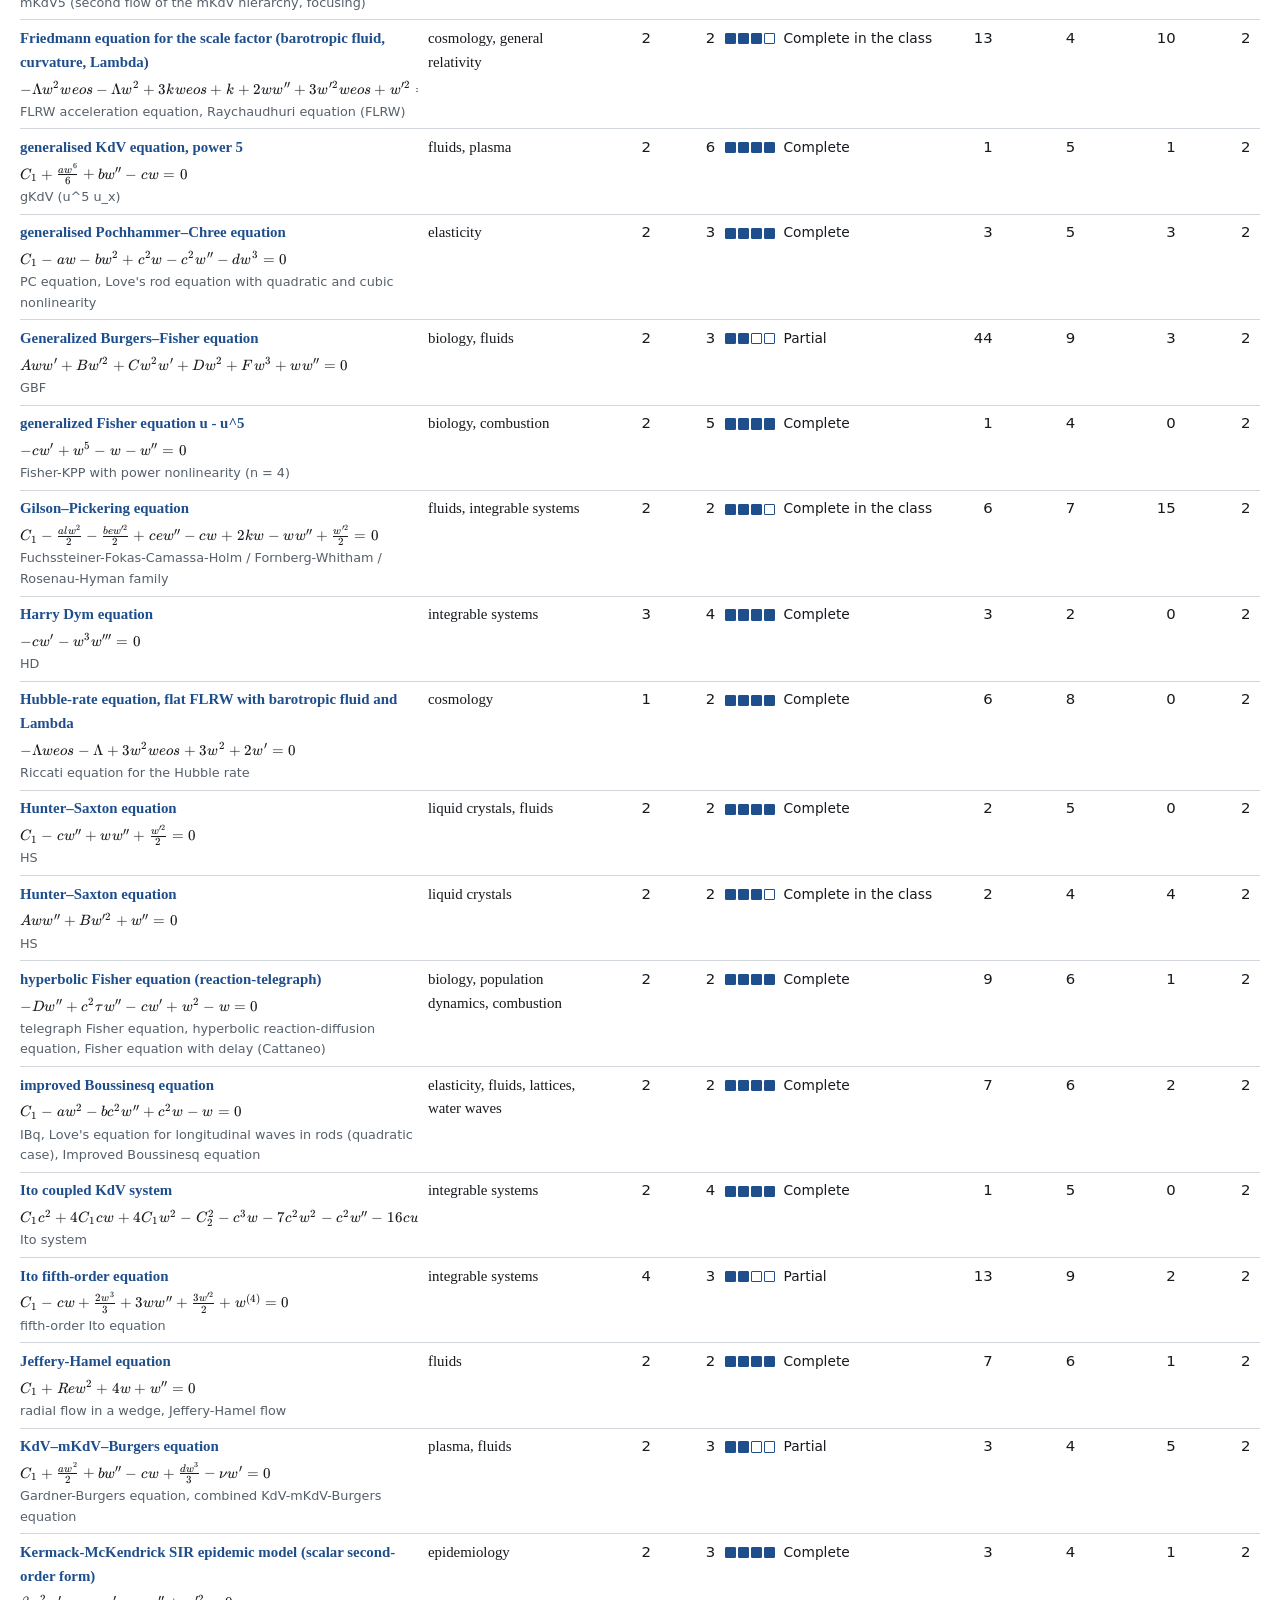
==== commit fac3a294: "Third data build: solver and module fixes after the referee reports; two-pole forms Co-Authored-By: " ====
--- a/catalogue.html
+++ b/catalogue.html
@@ -22,6 +22,7 @@
   <nav aria-label="Pages">
     <ul>
       <li><a href="index.html" data-nav="index">Solve</a></li>
+      <li><a href="examples.html" data-nav="examples">Examples</a></li>
       <li><a href="catalogue.html" data-nav="catalogue">Catalogue</a></li>
       <li><a href="coverage.html" data-nav="coverage">Coverage</a></li>
       <li><a href="check.html" data-nav="check">Check a solution</a></li>
@@ -77,10 +78,11 @@
     <div id="entry-head" class="entry-head"></div>
     <div id="message"></div>
     <div id="result" class="result"></div>
+    <div id="entry-refs" class="entry-refs"></div>
   </div>
 </main>
 <footer class="site-footer">
-  <p>Data of 6 October 2026, 12:50 UTC (250 catalogue entries, 248 reports); engine version: mero 0.2 (6 October 2026). <span id="backend-note"></span></p>
+  <p>Data of 6 October 2026, 13:42 UTC (250 catalogue entries, 248 reports); engine version: mero 0.2 (6 October 2026). <span id="backend-note"></span></p>
   <p>Every result carries a label that says what it rests on. <a href="method.html">What the site does and does not do</a>.</p>
 </footer>
 
--- a/app.css
+++ b/app.css
@@ -99,8 +99,18 @@
 button.primary:hover { filter: brightness(1.1); color: var(--accent-fg); }
 button[disabled] { opacity: .55; cursor: default; }
 button.quiet { border: 0; padding: .15rem .35rem; color: var(--accent); background: none; font-size: .8rem; text-decoration: underline; text-underline-offset: .15em; }
-.ask { margin: 1.2rem 0 1rem; }
-.ask label.main { display: block; font-family: var(--serif); font-size: 1.05rem; margin-bottom: .45rem; }
+.ask { margin: 0 0 .4rem; }
+.main-label { display: block; font-family: var(--serif); font-size: 1.05rem; margin: 1.2rem 0 .2rem; }
+/* the input row and the examples stay at the top of the window while a result is read */
+.ask-sticky { position: sticky; top: 0; z-index: 6; background: var(--bg); padding: .45rem 0 .5rem; }
+.ask-sticky .chips { margin-top: .55rem; }
+body.has-result .ask-sticky { border-bottom: 1px solid var(--rule); }
+body.has-result .ask-sticky .chips { flex-wrap: nowrap; overflow-x: auto; padding-bottom: .15rem; scrollbar-width: thin; }
+body.has-result .ask-sticky .chips a { white-space: nowrap; }
+body.has-result .ask-sticky .ask-row { flex-wrap: nowrap; }
+body.has-result .ask-sticky .ask-row input[type="text"] { flex: 1 1 8rem; }
+body[data-page="index"] .result [id] { scroll-margin-top: 8rem; }
+.ask-more { margin: 0 0 1rem; }
 .ask-row { display: flex; gap: .6rem; flex-wrap: wrap; align-items: stretch; }
 .ask-row input[type="text"], .ask-row textarea { flex: 1 1 22rem; min-width: 0; font-size: 1.05rem; padding: .65rem .8rem; }
 .ask-options { display: flex; flex-wrap: wrap; gap: .4rem 1.4rem; align-items: center; margin-top: .6rem; font-family: var(--sans); font-size: .86rem; color: var(--muted); }
@@ -254,6 +264,11 @@
 .item-head .ic-pass::before { content: "\2713\00a0"; }
 .item-head .ic + .badge-wrap { margin-left: 0; }
 p.degenerate { margin: .7rem 0 0; }
+.real-form-h { font-family: var(--sans); font-size: .86rem; font-weight: 600; margin: .5rem 0 0; }
+.reduction { margin: 0 0 .6rem; }
+.reduction > p { margin: 0 0 .4rem; }
+.reduction-choice { font-family: var(--sans); font-size: .9rem; }
+.reduction-choice select { max-width: 100%; }
 .described { border-top: 1px solid var(--rule); margin-top: 1rem; padding-top: .8rem; }
 .described .sub-h { font-size: 1.02rem; margin: 0 0 .3rem; display: flex; align-items: baseline; gap: .6rem; }
 .described .sub-h .n { font-family: var(--sans); font-size: .86rem; font-weight: 400; color: var(--muted); }
@@ -359,6 +374,11 @@
 }
 .entry-head h1 { margin-bottom: .2rem; }
 .entry-head .aka { font-family: var(--sans); color: var(--muted); font-size: .92rem; margin: 0 0 .8rem; }
+.entry-head h2 { font-size: 1.12rem; margin: 1.3rem 0 .4rem; }
+.entry-head h2#report { font-size: 1.3rem; margin-top: 1.8rem; border-top: 2px solid var(--fg); padding-top: .7rem; }
+.reduction-block > p { margin: 0 0 .3rem; }
+.reduction-block .eq-line { color: var(--muted); font-family: var(--sans); margin: 0 0 .4rem; }
+.entry-refs { margin-top: 1.5rem; }
 ol.refs { padding-left: 1.3rem; font-size: .93rem; }
 ol.refs li { margin-bottom: .3rem; }
 
@@ -390,6 +410,13 @@
 .legend li { display: flex; align-items: center; gap: .4rem; }
 .legend .sw { width: 1.3rem; height: .65rem; margin: 0; flex: none; }
 
+table.demand td, table.demand th { vertical-align: top; }
+table.demand td:first-child code { white-space: normal; overflow-wrap: anywhere; }
+table.demand td:first-child { max-width: 19rem; }
+table.demand td:nth-child(2) { max-width: 17rem; font-size: .88rem; }
+table.demand td.num { white-space: nowrap; }
+table.demand details summary { font-size: .8rem; }
+#demand-classes { min-width: 46rem; }
 table.typemap { min-width: 68rem; table-layout: fixed; }
 table.typemap thead th:first-child { width: 7.5rem; white-space: normal; }
 ul.subs li a.to-sub, ul.subs li .st-line { display: block; }
@@ -407,6 +434,17 @@
 .subtype h3 { font-size: 1rem; }
 .chips-line { margin-top: .3rem; line-height: 2; }
 
+/* ---- worked examples ------------------------------------------------------------------------------------- */
+.examples { display: grid; grid-template-columns: repeat(auto-fit, minmax(min(100%, 24rem), 1fr)); gap: 0 2.5rem; max-width: 64rem; }
+.example { border-top: 1px solid var(--rule); padding: 1rem 0 .6rem; }
+.example h2 { font-size: 1.12rem; margin: 0 0 .4rem; }
+.example .ex-formula { margin: 0 0 .5rem; overflow-x: auto; overflow-y: hidden; position: relative; }
+.example .ex-formula .katex-display { margin: 0; text-align: left; }
+.example .ex-formula .katex-display > .katex { text-align: left; }
+.example p { margin: 0 0 .5rem; }
+.example .ex-link a { font-family: var(--sans); font-size: .92rem; font-weight: 600; }
+.example .ex-link code { overflow-wrap: anywhere; }
+
 /* ---- method ---------------------------------------------------------------------------------------------- */
 .prose h2 { margin-top: 2.2em; }
 .prose li { margin-bottom: .3rem; }
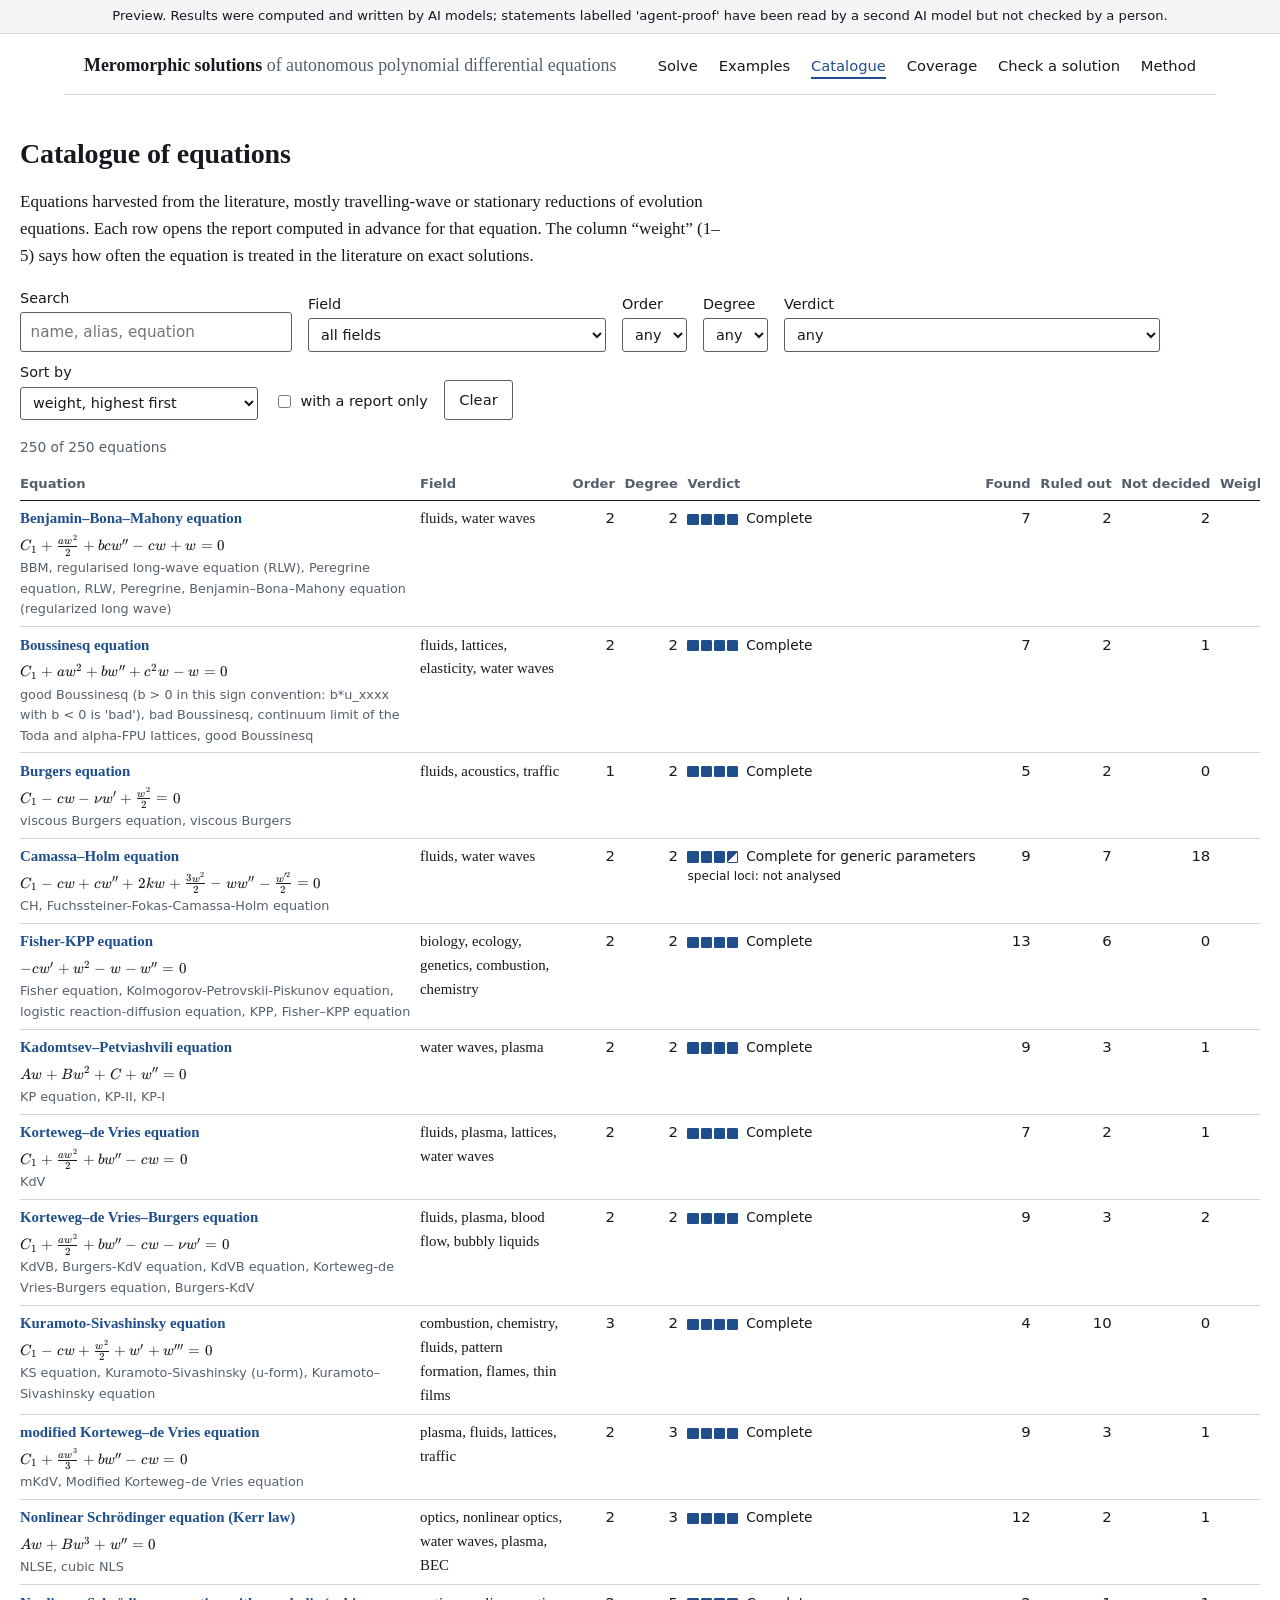
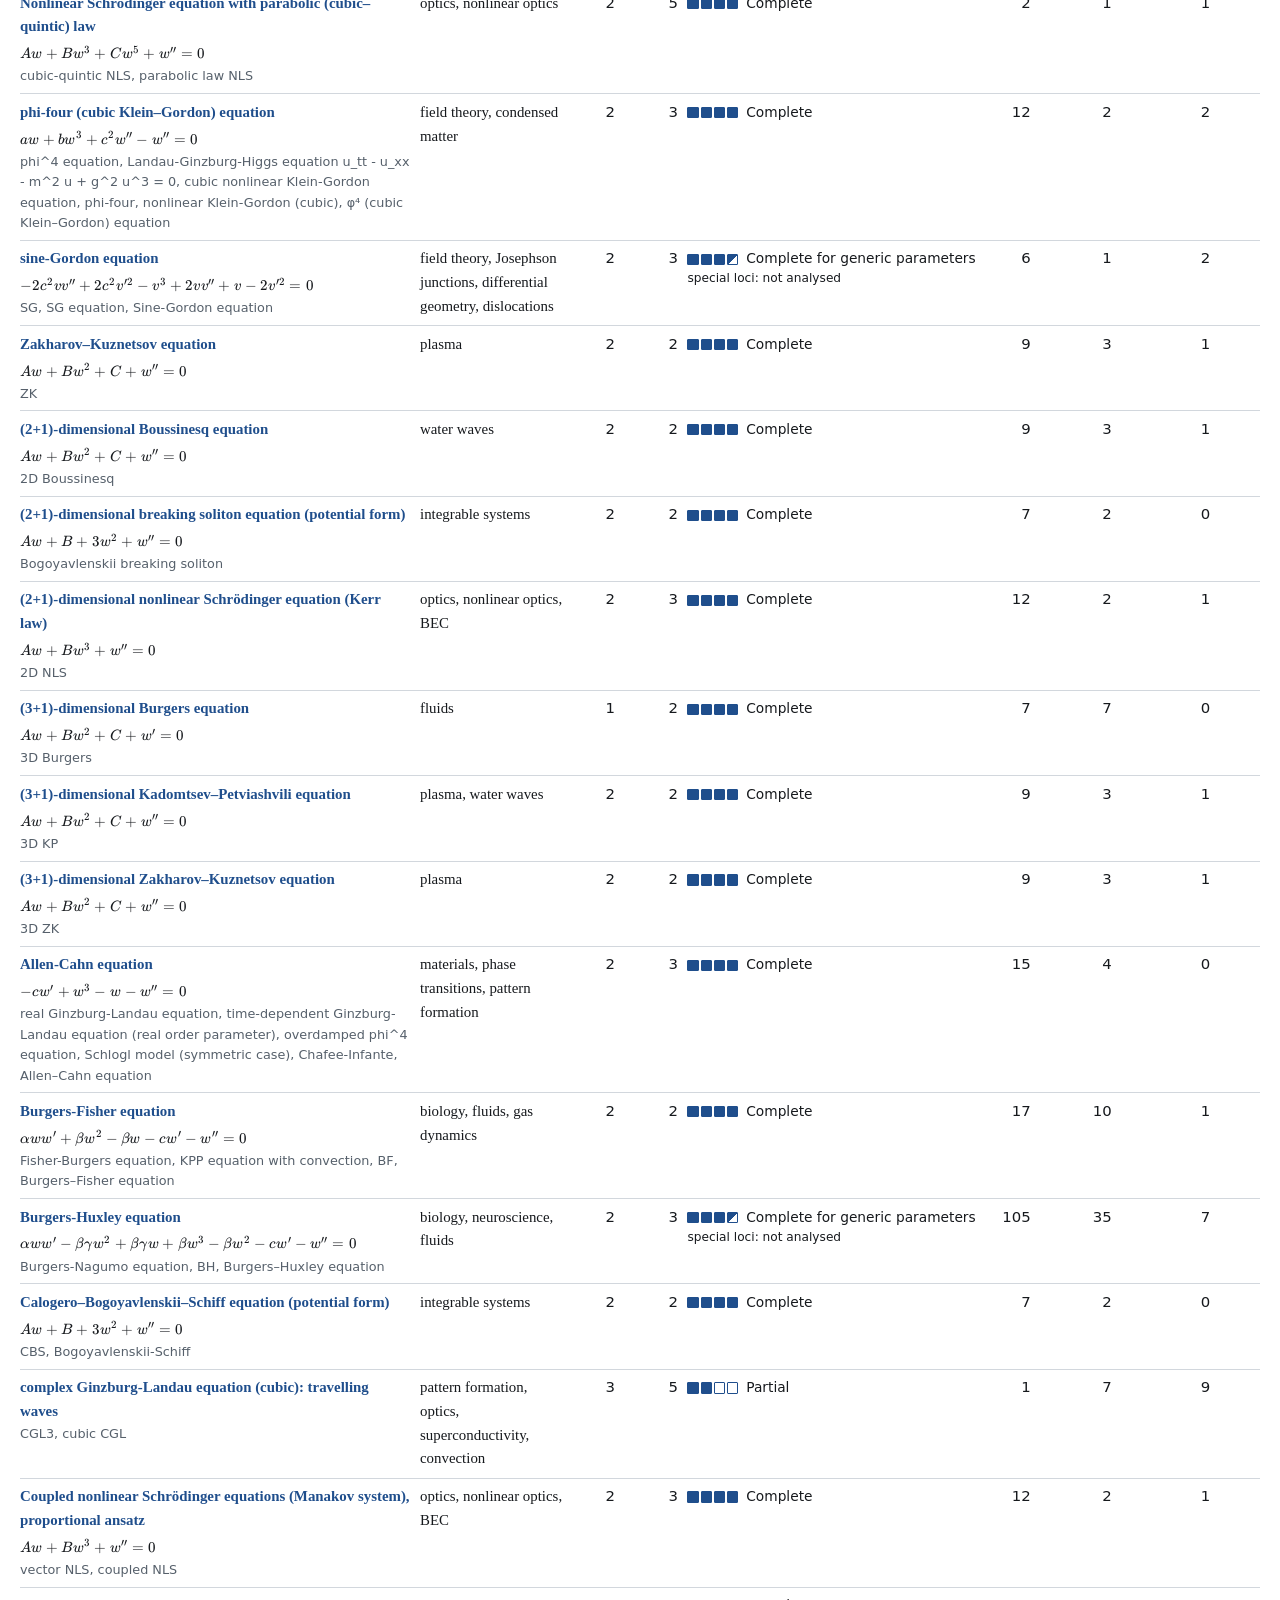
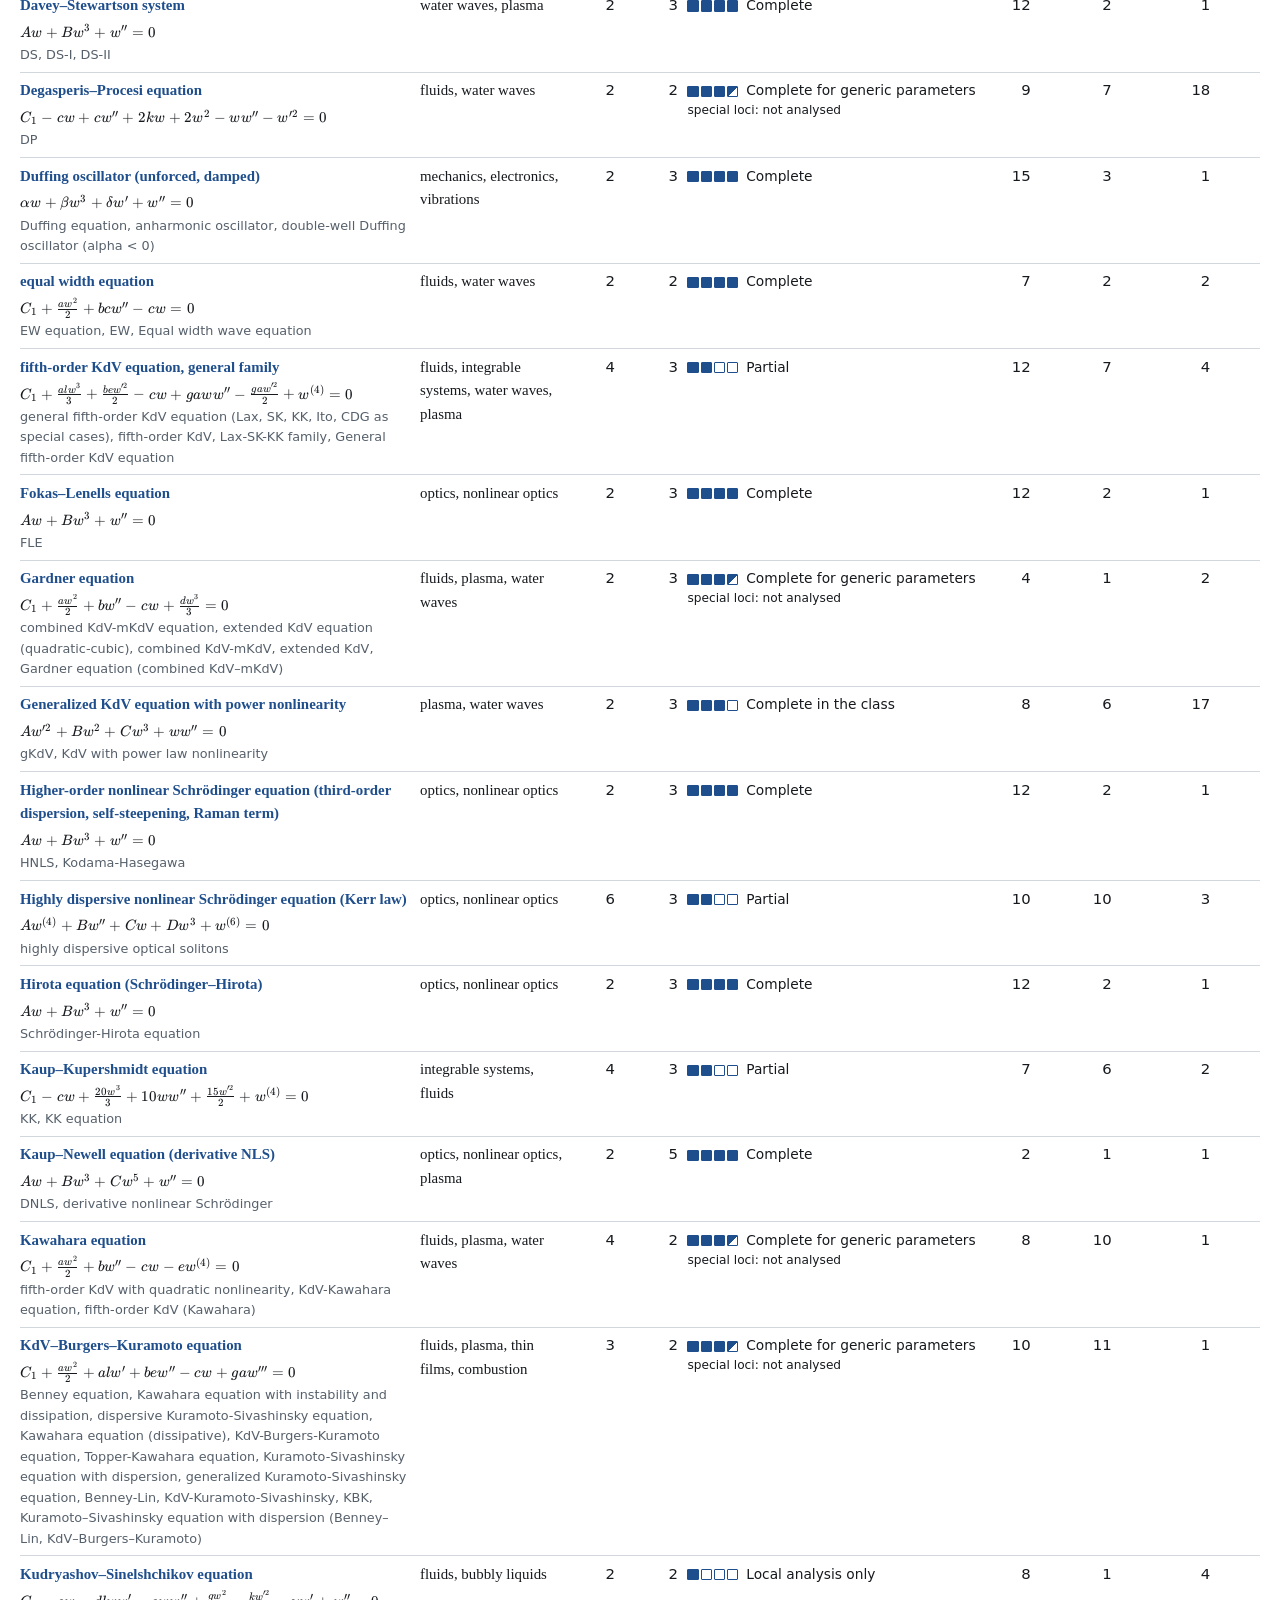
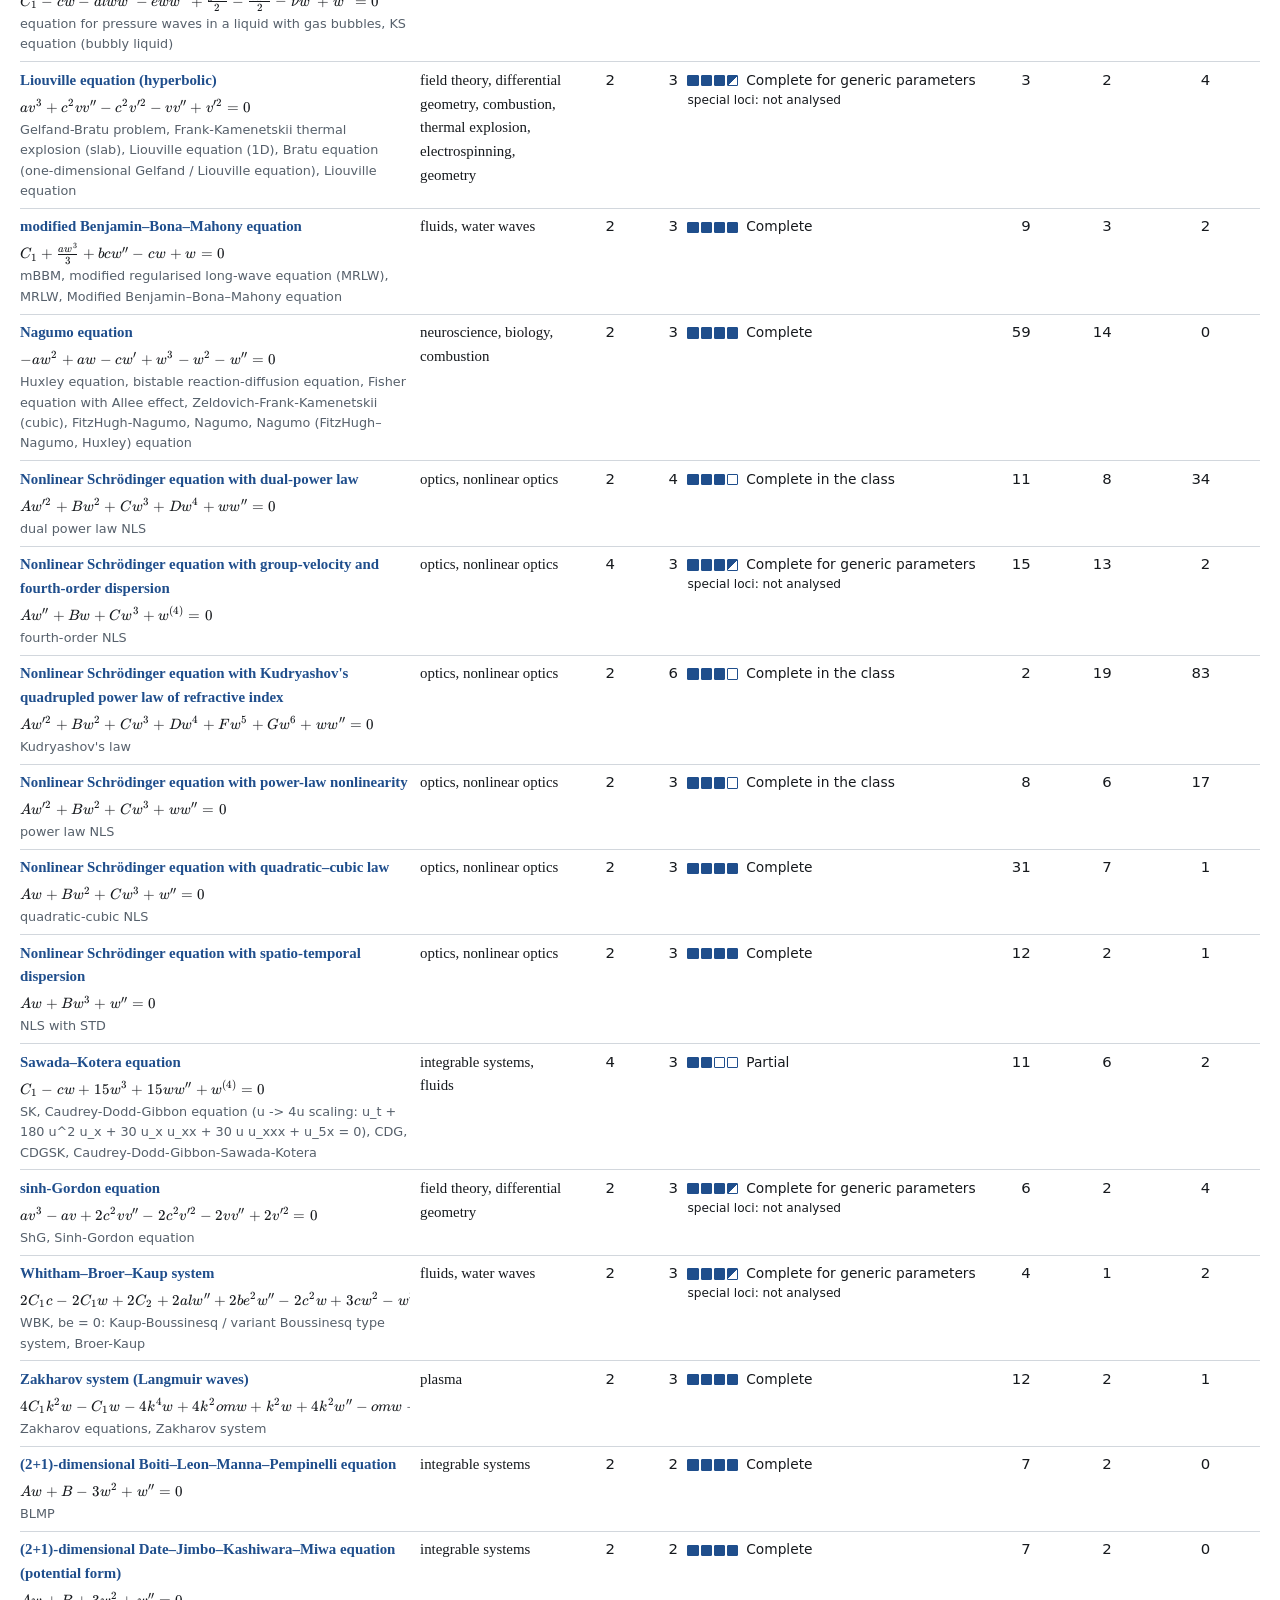
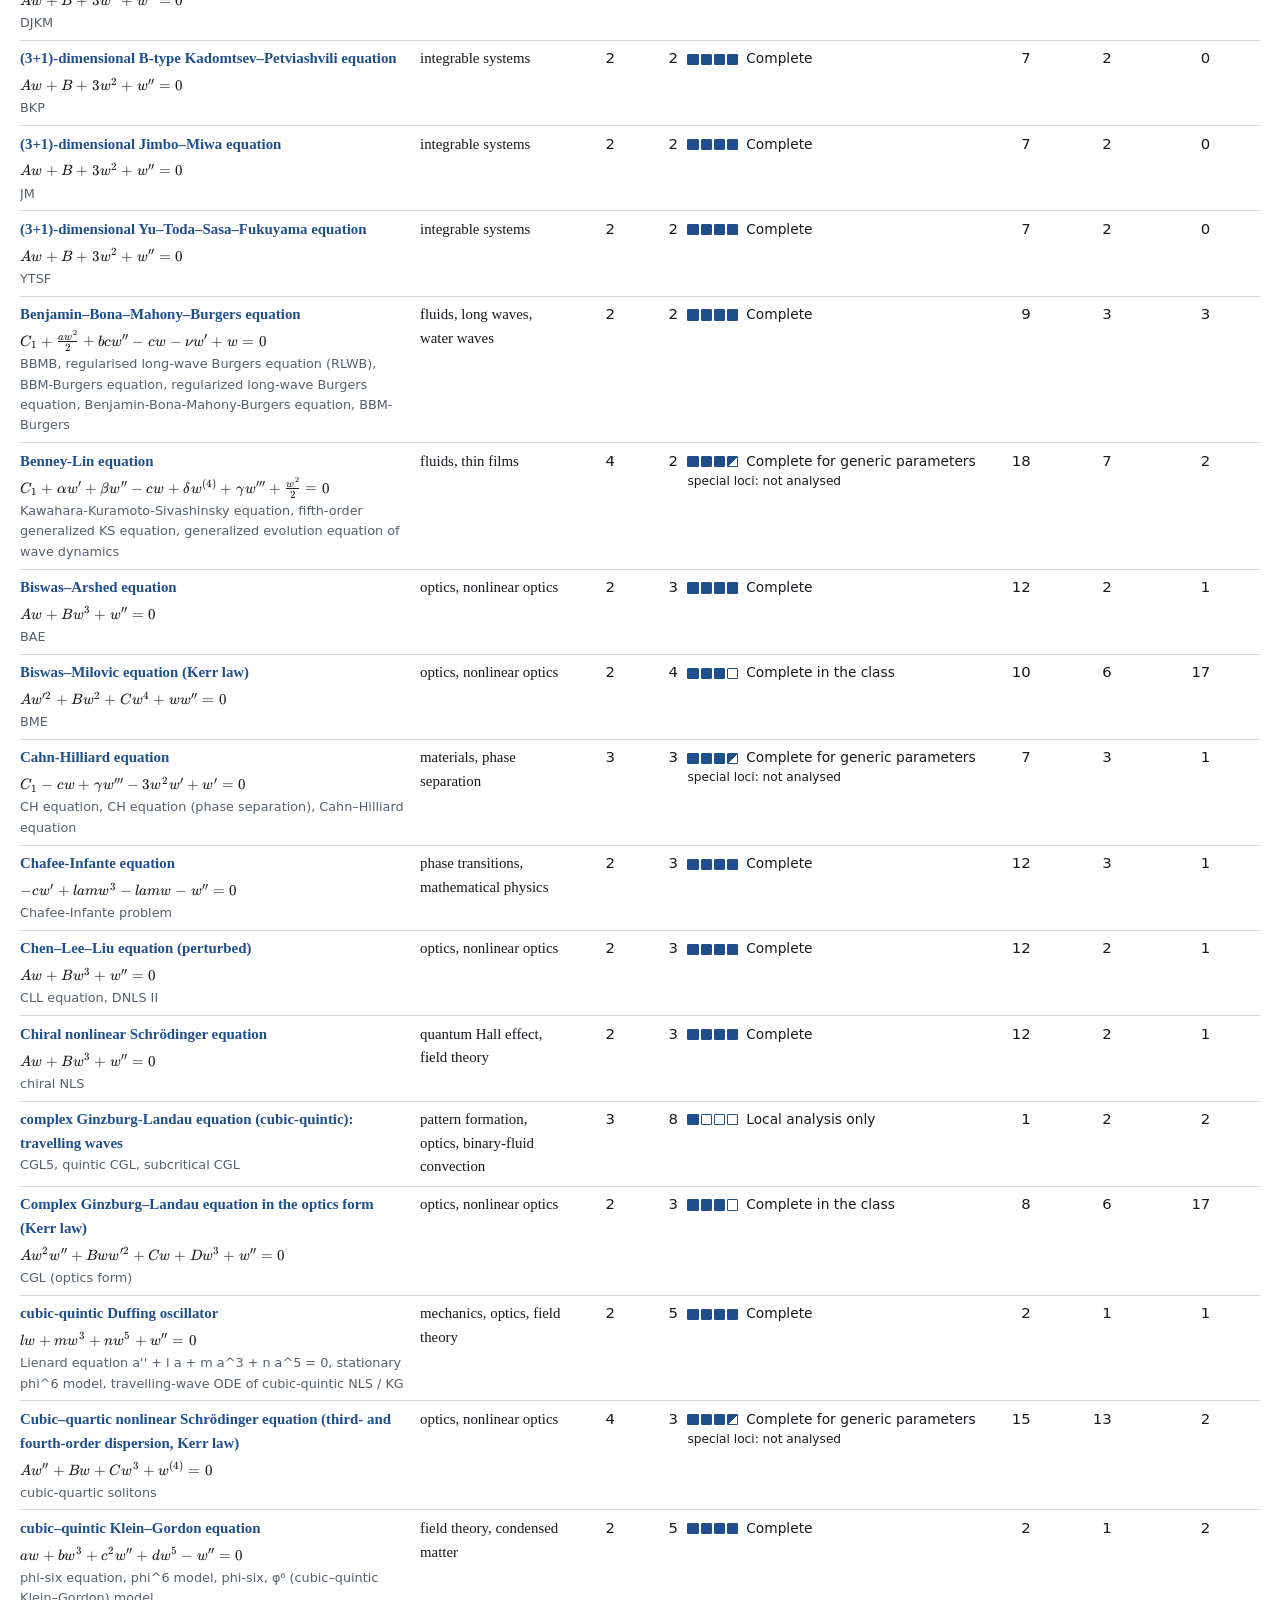
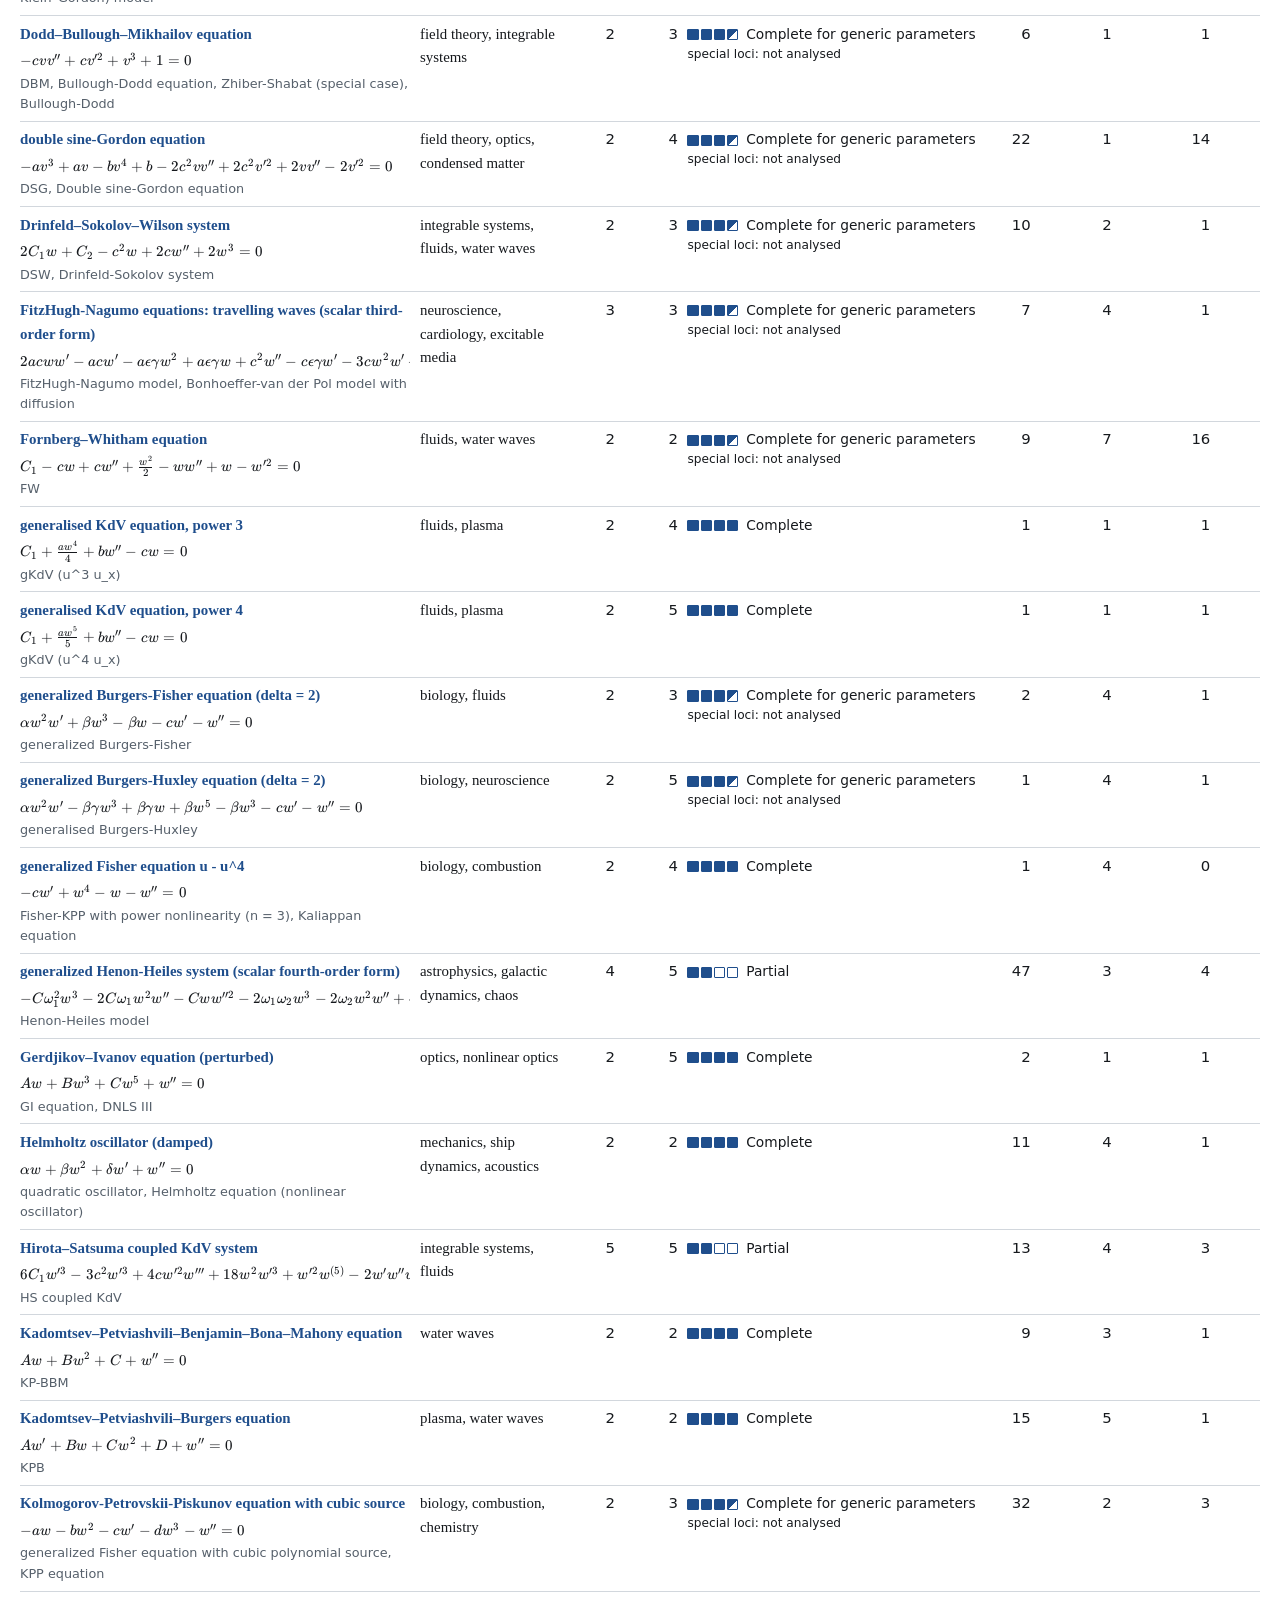
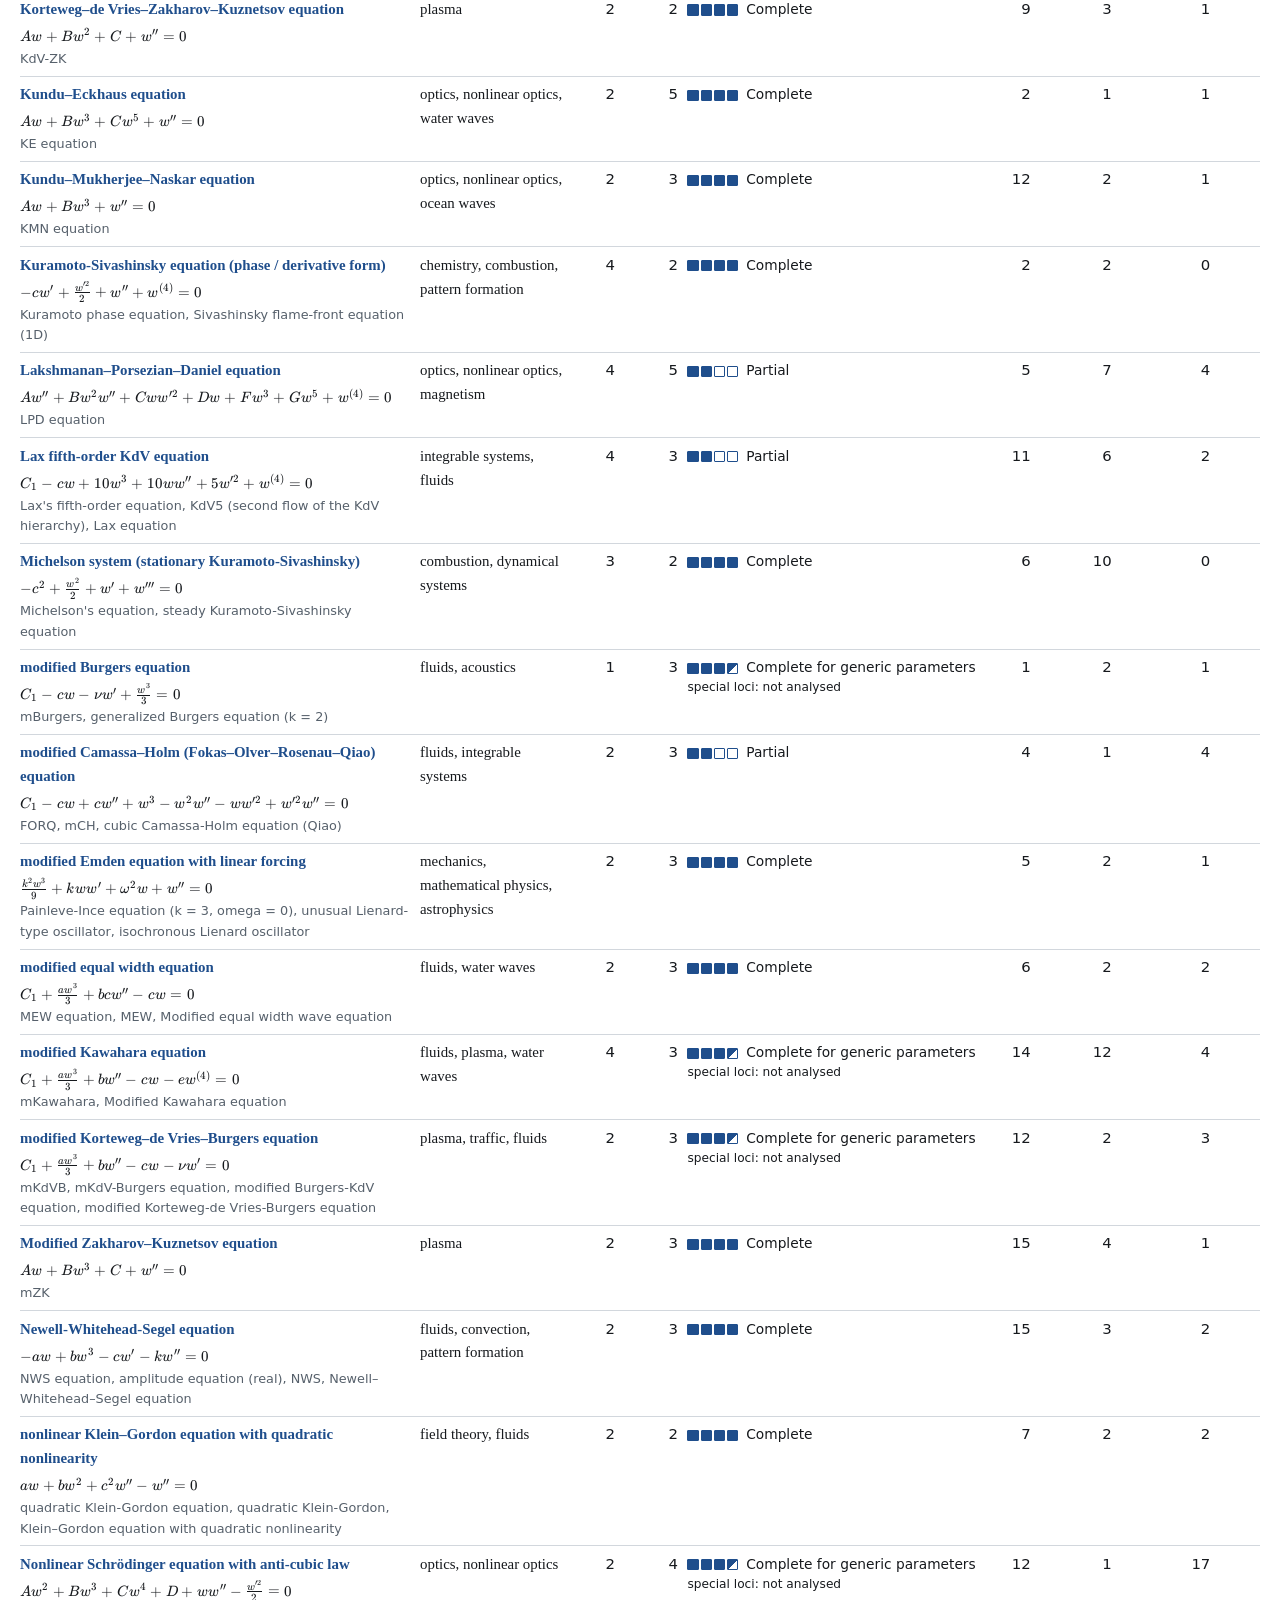
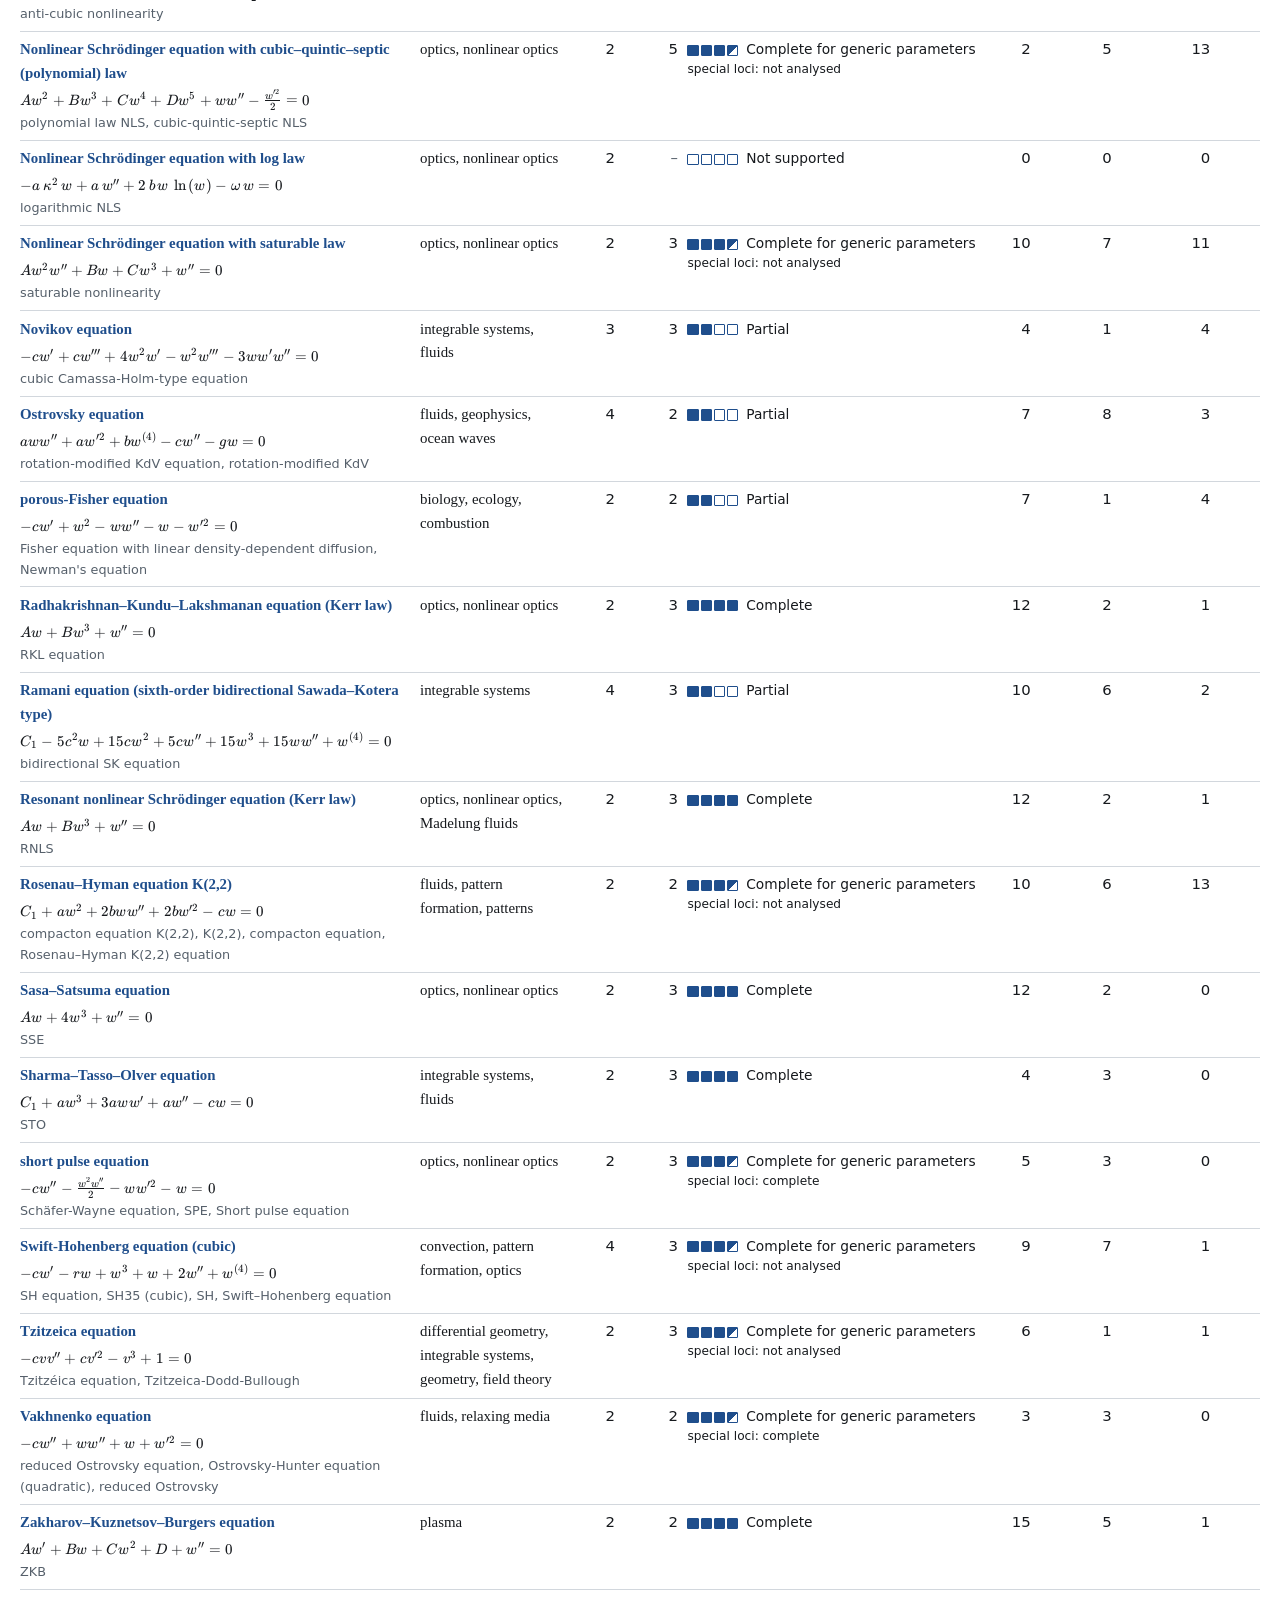
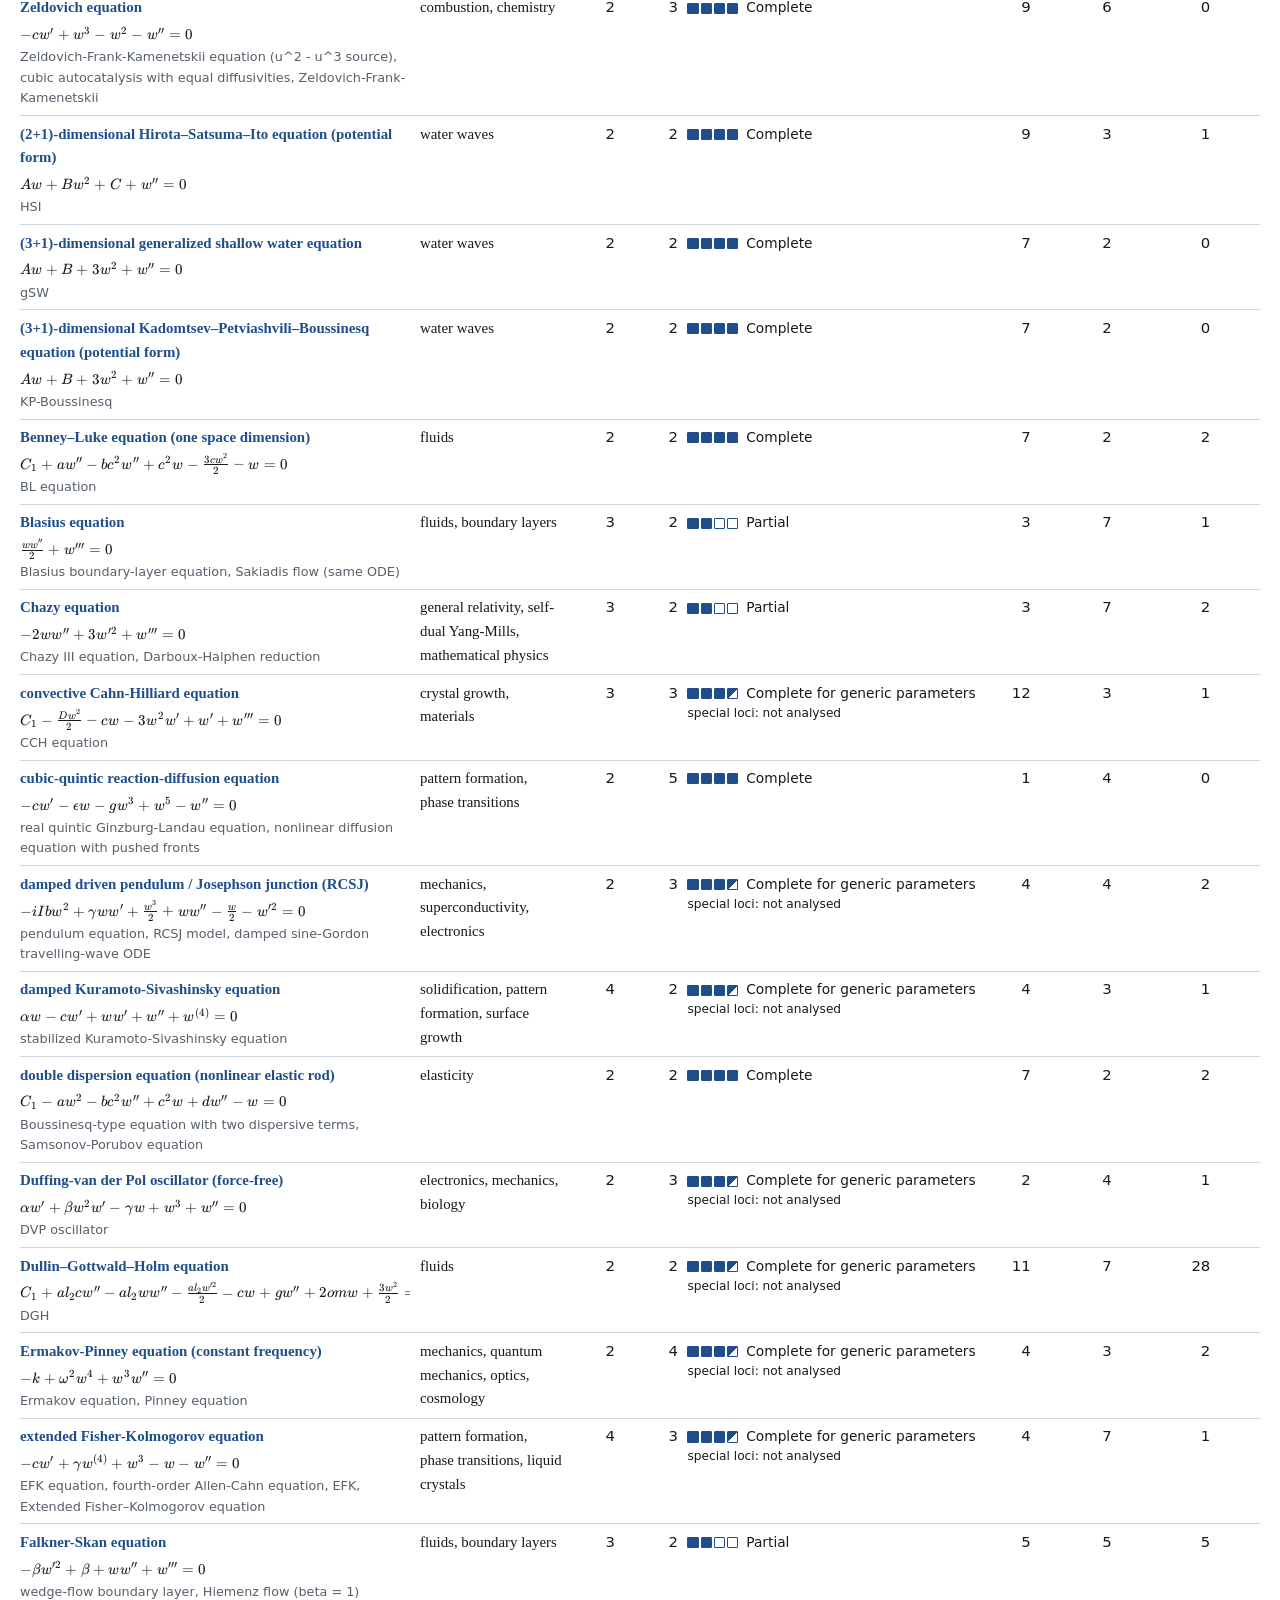
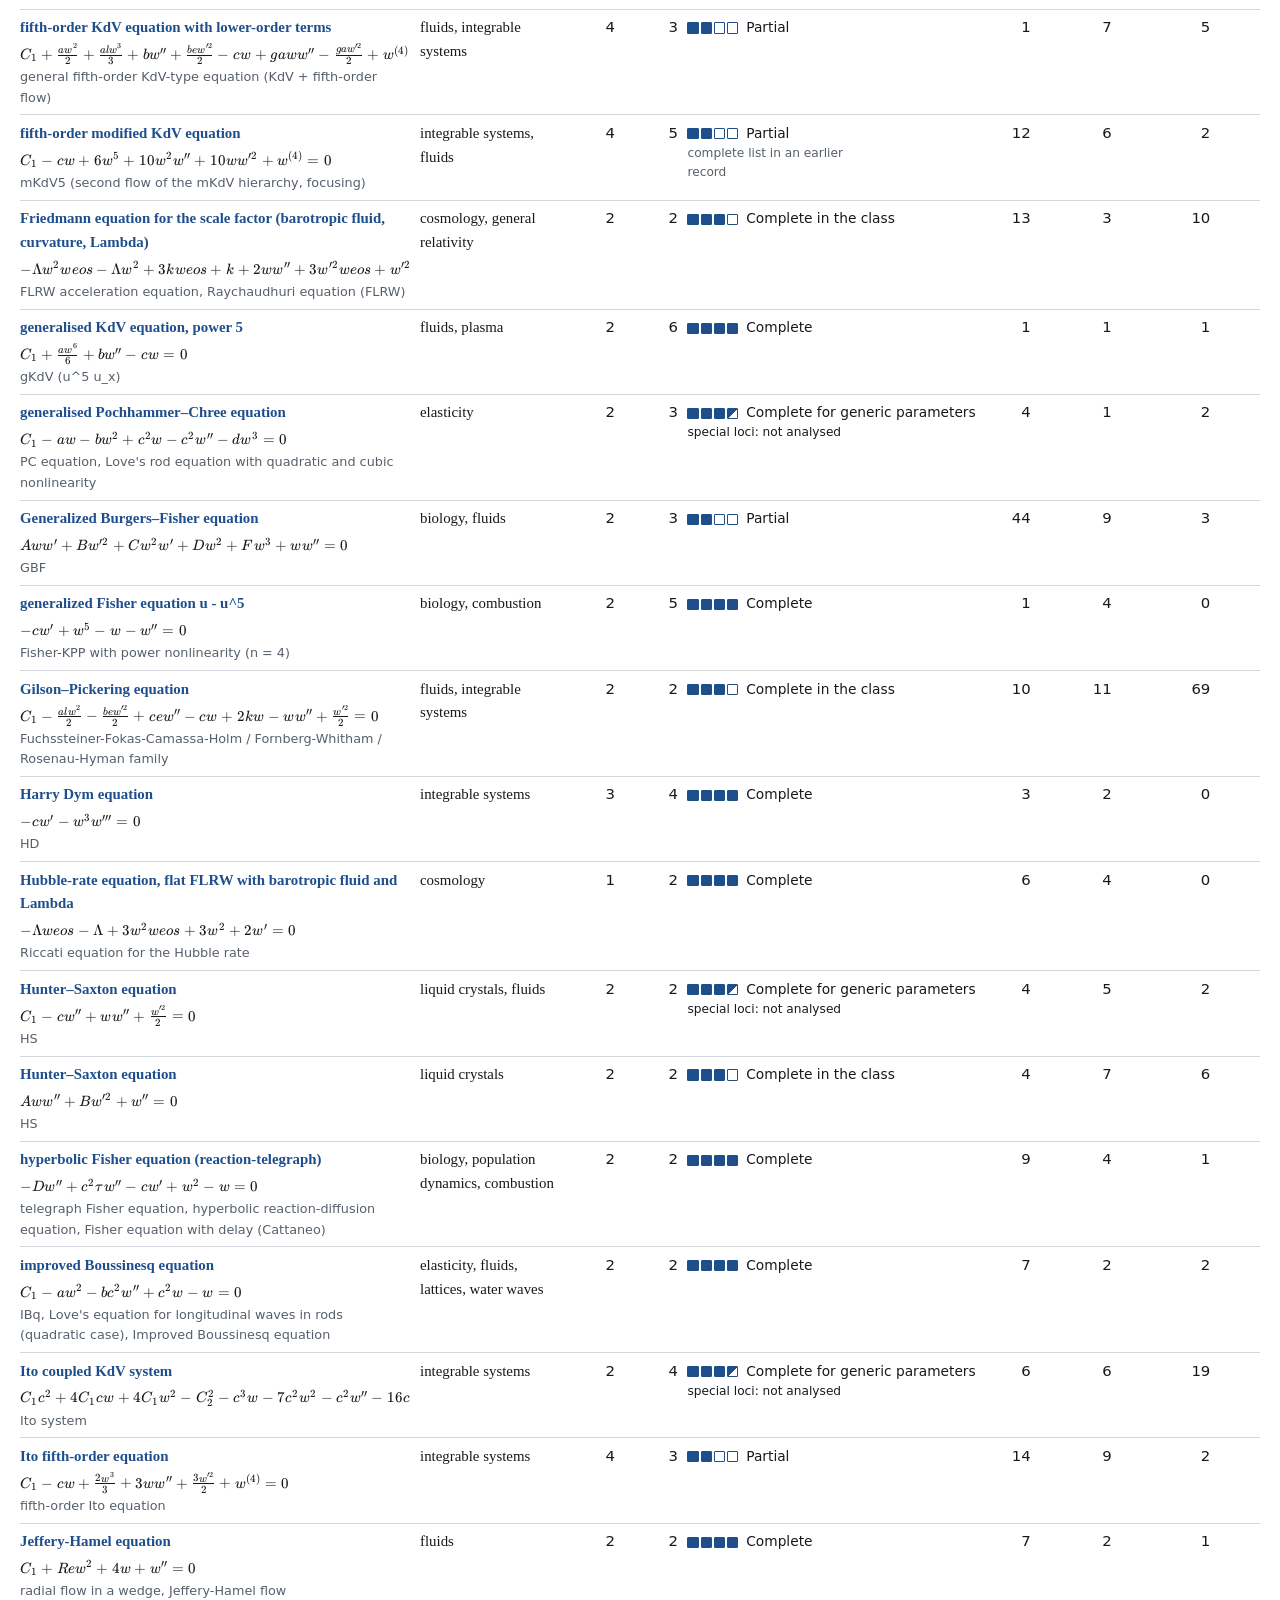
==== commit 6afbe2e2: "Build 4: regenerated reports (corrections after a second review of the verdicts), statements for gen" ====
--- a/catalogue.html
+++ b/catalogue.html
@@ -16,7 +16,7 @@
 </head>
 <body data-page="catalogue">
 <a class="skip" href="#main">Skip to the content</a>
-<p class="preview" role="note">Preview — computed results carry labels; statements labelled 'agent-proof' have not been checked by a person.</p>
+<p class="preview" role="note">Preview. Results were computed and written by AI models; statements labelled 'agent-proof' have been read by a second AI model but not checked by a person.</p>
 <header class="site-header">
   <a class="site-title" href="index.html">Meromorphic solutions <span>of autonomous polynomial differential equations</span></a>
   <nav aria-label="Pages">
@@ -82,7 +82,7 @@
   </div>
 </main>
 <footer class="site-footer">
-  <p>Data of 6 October 2026, 13:42 UTC (250 catalogue entries, 248 reports); engine version: mero 0.2 (6 October 2026). <span id="backend-note"></span></p>
+  <p>Data of 6 October 2026, 15:46 UTC (250 catalogue entries, 248 reports); engine version: mero 0.2 (6 October 2026). <span id="backend-note"></span></p>
   <p>Every result carries a label that says what it rests on. <a href="method.html">What the site does and does not do</a>.</p>
 </footer>
 
--- a/app.css
+++ b/app.css
@@ -109,7 +109,10 @@
 body.has-result .ask-sticky .chips a { white-space: nowrap; }
 body.has-result .ask-sticky .ask-row { flex-wrap: nowrap; }
 body.has-result .ask-sticky .ask-row input[type="text"] { flex: 1 1 8rem; }
-body[data-page="index"] .result [id] { scroll-margin-top: 8rem; }
+body[data-page="index"] .result [id], body[data-page="index"] .result > .verdict { scroll-margin-top: 8rem; }
+.input-error { font-family: var(--sans); font-size: .9rem; margin: .45rem 0 0; padding: .3rem .6rem; border-left: 3px solid var(--mark); color: var(--fg); background: var(--panel); }
+.input-error[hidden] { display: none; }
+.ask-sticky .status { margin: .5rem 0 0; }
 .ask-more { margin: 0 0 1rem; }
 .ask-row { display: flex; gap: .6rem; flex-wrap: wrap; align-items: stretch; }
 .ask-row input[type="text"], .ask-row textarea { flex: 1 1 22rem; min-width: 0; font-size: 1.05rem; padding: .65rem .8rem; }
@@ -186,6 +189,17 @@
 .badge-search { border-style: dashed; }
 .badge-not-decided { border-style: dotted; border-color: var(--muted); color: var(--muted); }
 .badge-other { border-color: var(--rule); color: var(--muted); font-weight: 400; cursor: default; }
+/* the label of one statement, next to its chip in "Rests on" */
+.based { display: inline-flex; flex-wrap: wrap; align-items: center; gap: .15rem .25rem; max-width: 100%; }
+.minibadge { font-family: var(--sans); font-size: .68rem; font-weight: 600; line-height: 1.15; padding: .05rem .4rem; border-radius: 999px; border: 1.5px solid var(--accent); color: var(--accent); background: var(--bg); }
+.minibadge.badge-published { background: var(--accent); color: var(--accent-fg); }
+.minibadge.badge-preprint { background: var(--accent-soft); border-width: 1.5px 1.5px 1.5px 5px; }
+.minibadge.badge-agent-proof { border-style: double; border-width: 3px; padding: 0 .35rem; }
+.minibadge.badge-search { border-style: dashed; }
+.minibadge.badge-not-decided { border-style: dotted; border-color: var(--muted); color: var(--muted); }
+.based.decisive .chip { border-color: var(--accent); border-width: 1.5px; }
+.scope-line { font-family: var(--sans); font-size: .82rem; color: var(--muted); margin: -.9rem 0 1.2rem; max-width: 60rem; }
+.mark-complex { font-family: var(--sans); font-size: .78rem; color: var(--muted); border: 1px dotted var(--muted); border-radius: 3px; padding: .03rem .4rem; white-space: normal; }
 .tip {
   display: none; position: absolute; z-index: 5; top: calc(100% + .35rem); left: 0; width: max-content; max-width: min(22rem, 80vw);
   font-family: var(--sans); font-size: .82rem; font-weight: 400; line-height: 1.4; text-align: left; white-space: normal;
@@ -198,6 +212,7 @@
 .meter { display: inline-flex; gap: 2px; vertical-align: middle; margin-right: .5rem; }
 .meter i { width: .7rem; height: .7rem; border: 1.5px solid var(--accent); border-radius: 1px; display: block; }
 .meter i.on { background: var(--accent); }
+.meter i.half { background: linear-gradient(135deg, var(--accent) 0 50%, transparent 50% 100%); }
 .verdict { border: 1px solid var(--accent); border-left-width: 6px; background: var(--accent-soft); padding: 1rem 1.2rem .9rem; margin: 1.4rem 0; border-radius: 3px; }
 .verdict-level { font-family: var(--sans); font-weight: 700; font-size: 1.02rem; margin: 0 0 .35rem; display: flex; align-items: center; flex-wrap: wrap; }
 .verdict-text { font-size: 1.12rem; margin: 0 0 .5rem; max-width: 60rem; }
@@ -206,6 +221,8 @@
 a.chip:hover { border-color: var(--accent); color: var(--accent); }
 .verdict-unsupported, .verdict-formal { border-color: var(--muted); background: var(--panel); }
 .verdict-level .scope { font-weight: 400; font-size: .86rem; color: var(--muted); margin-left: .7rem; }
+.verdict-level { row-gap: .3rem; }
+.verdict-level .badge-wrap { margin-left: .6rem; }
 .verdict-level .scope-generic { color: var(--fg); font-weight: 600; border: 1.5px dashed var(--accent); border-radius: 3px; padding: .05rem .5rem; background: var(--bg); }
 .verdict-note { font-family: var(--sans); font-size: .86rem; color: var(--muted); margin: 0 0 .5rem; }
 .verdict-sub { margin: .8rem 0 1rem; padding: .7rem 1rem .6rem; border-left-width: 4px; }
@@ -377,6 +394,9 @@
 .entry-head h2 { font-size: 1.12rem; margin: 1.3rem 0 .4rem; }
 .entry-head h2#report { font-size: 1.3rem; margin-top: 1.8rem; border-top: 2px solid var(--fg); padding-top: .7rem; }
 .reduction-block > p { margin: 0 0 .3rem; }
+.reduction-block .where { font-size: .95rem; margin: -.2rem 0 .5rem; line-height: 2.4; max-width: 100%; overflow-x: auto; overflow-y: hidden; }
+details.entry-details { margin: 0 0 .6rem; }
+table.cat td.lvl .aka.special { color: var(--fg); }
 .reduction-block .eq-line { color: var(--muted); font-family: var(--sans); margin: 0 0 .4rem; }
 .entry-refs { margin-top: 1.5rem; }
 ol.refs { padding-left: 1.3rem; font-size: .93rem; }
@@ -396,6 +416,7 @@
 .bar i { display: block; height: 100%; background: var(--accent); border-right: 1px solid var(--bg); }
 .bar i:last-child { border-right: 0; }
 .bar i.lv-complete { opacity: 1; }
+.bar i.lv-complete-generic { opacity: 1; background: repeating-linear-gradient(135deg, var(--accent) 0 5px, transparent 5px 6px); }
 .bar i.lv-complete-W { opacity: .72; }
 .bar i.lv-partial-record { opacity: .6; background: repeating-linear-gradient(90deg, var(--accent) 0 3px, transparent 3px 5px); }
 .bar i.lv-partial { opacity: .45; }
@@ -453,6 +474,13 @@
 .theorem h3 { margin: 0 0 .4rem; display: flex; flex-wrap: wrap; align-items: center; gap: .4rem .8rem; }
 .theorem h3 .tid { font-family: var(--mono); font-size: .82rem; font-weight: 400; color: var(--muted); }
 .theorem .statement { margin: 0 0 .6rem; }
+table.mini { font-size: .86rem; width: auto; margin: .2rem 0 .4rem; }
+table.mini th, table.mini td { padding: .2rem .8rem .2rem 0; vertical-align: top; }
+table.mini tr.more td { padding: 0 0 .55rem 1rem; }
+table.mini tr.more p.kv { margin: .1rem 0; max-width: 46rem; }
+table.mini tbody th { font-family: var(--sans); font-size: .8rem; font-weight: 600; color: var(--muted); white-space: nowrap; }
+.theorem p.kv { margin: 0 0 .3rem; }
+.theorem .src-more { display: block; font-size: .88rem; }
 .theorem .remark { font-family: var(--sans); font-size: .86rem; margin: 0 0 .45rem; padding-left: .7rem; border-left: 3px solid var(--mark); }
 .theorem ul { margin: 0 0 .6rem; padding-left: 1.2rem; }
 .toc { font-family: var(--sans); font-size: .9rem; columns: 2 16rem; padding-left: 1.2rem; max-width: var(--measure); }
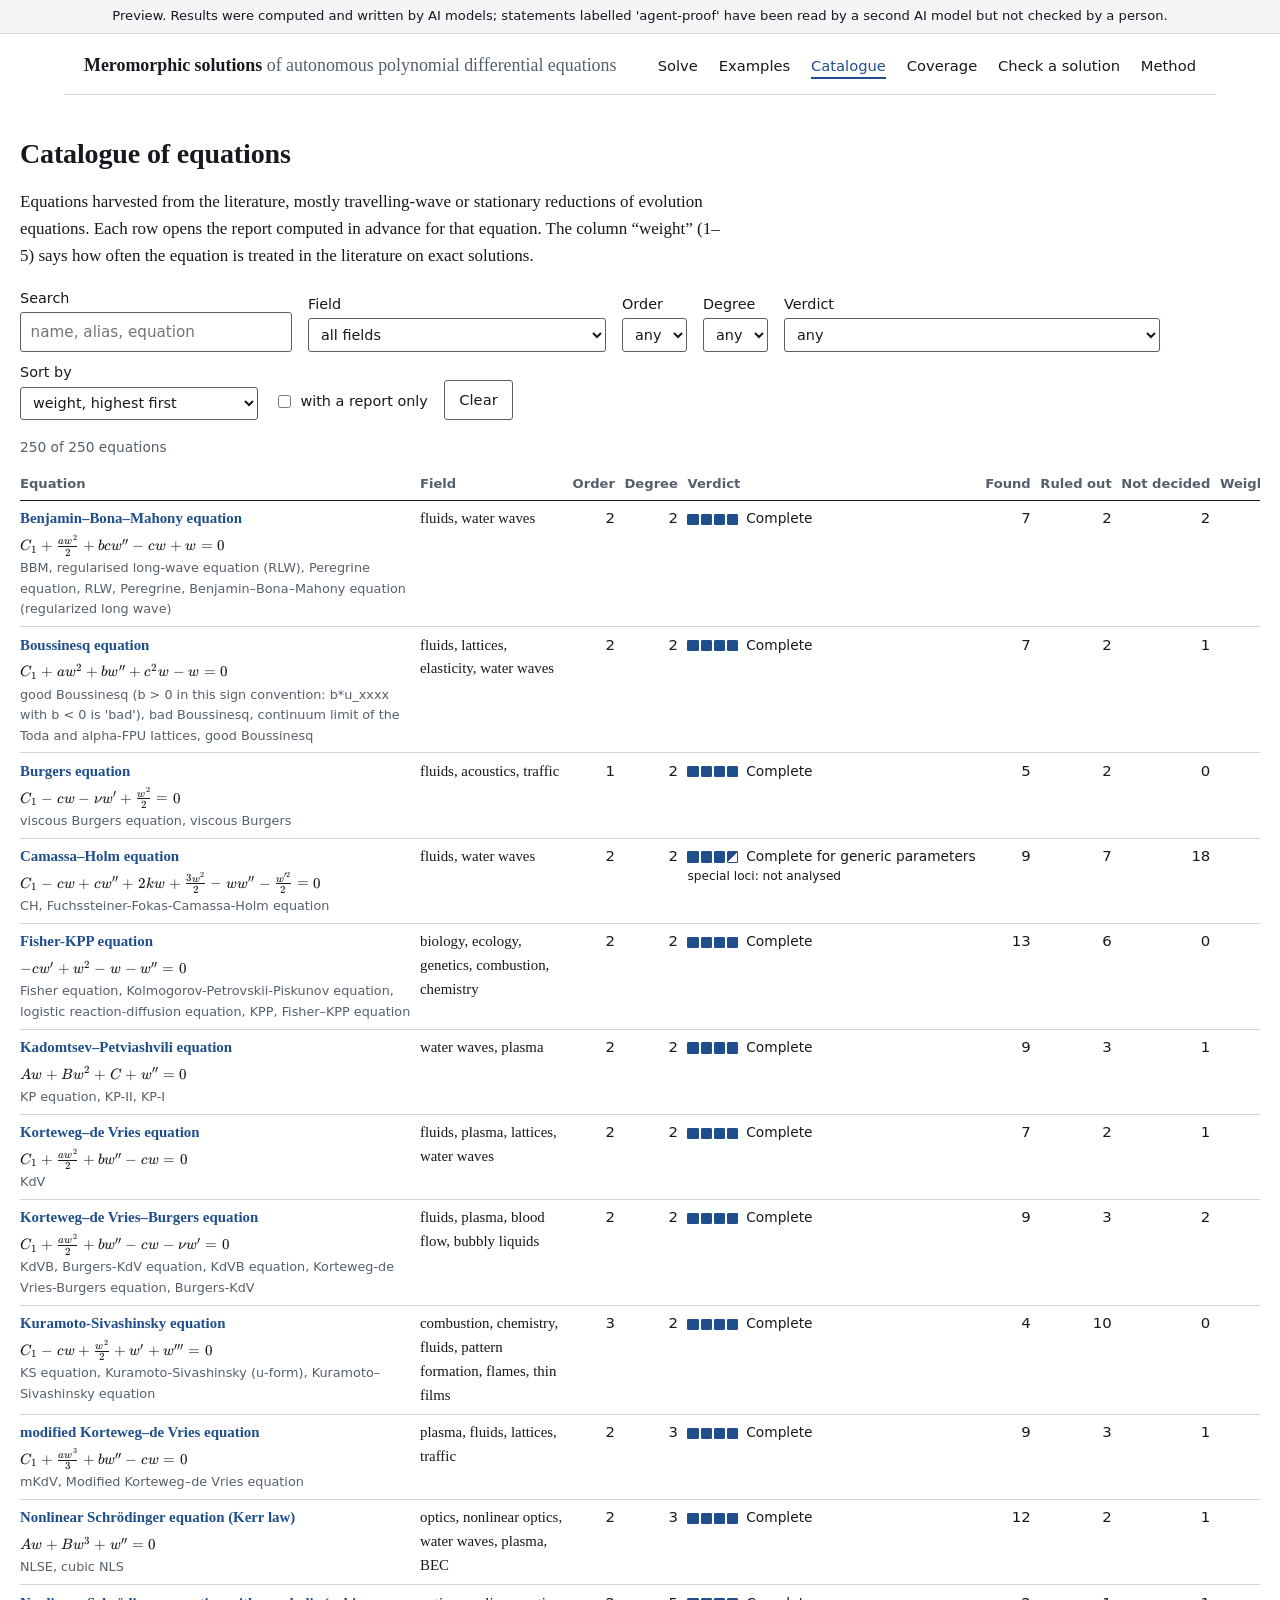
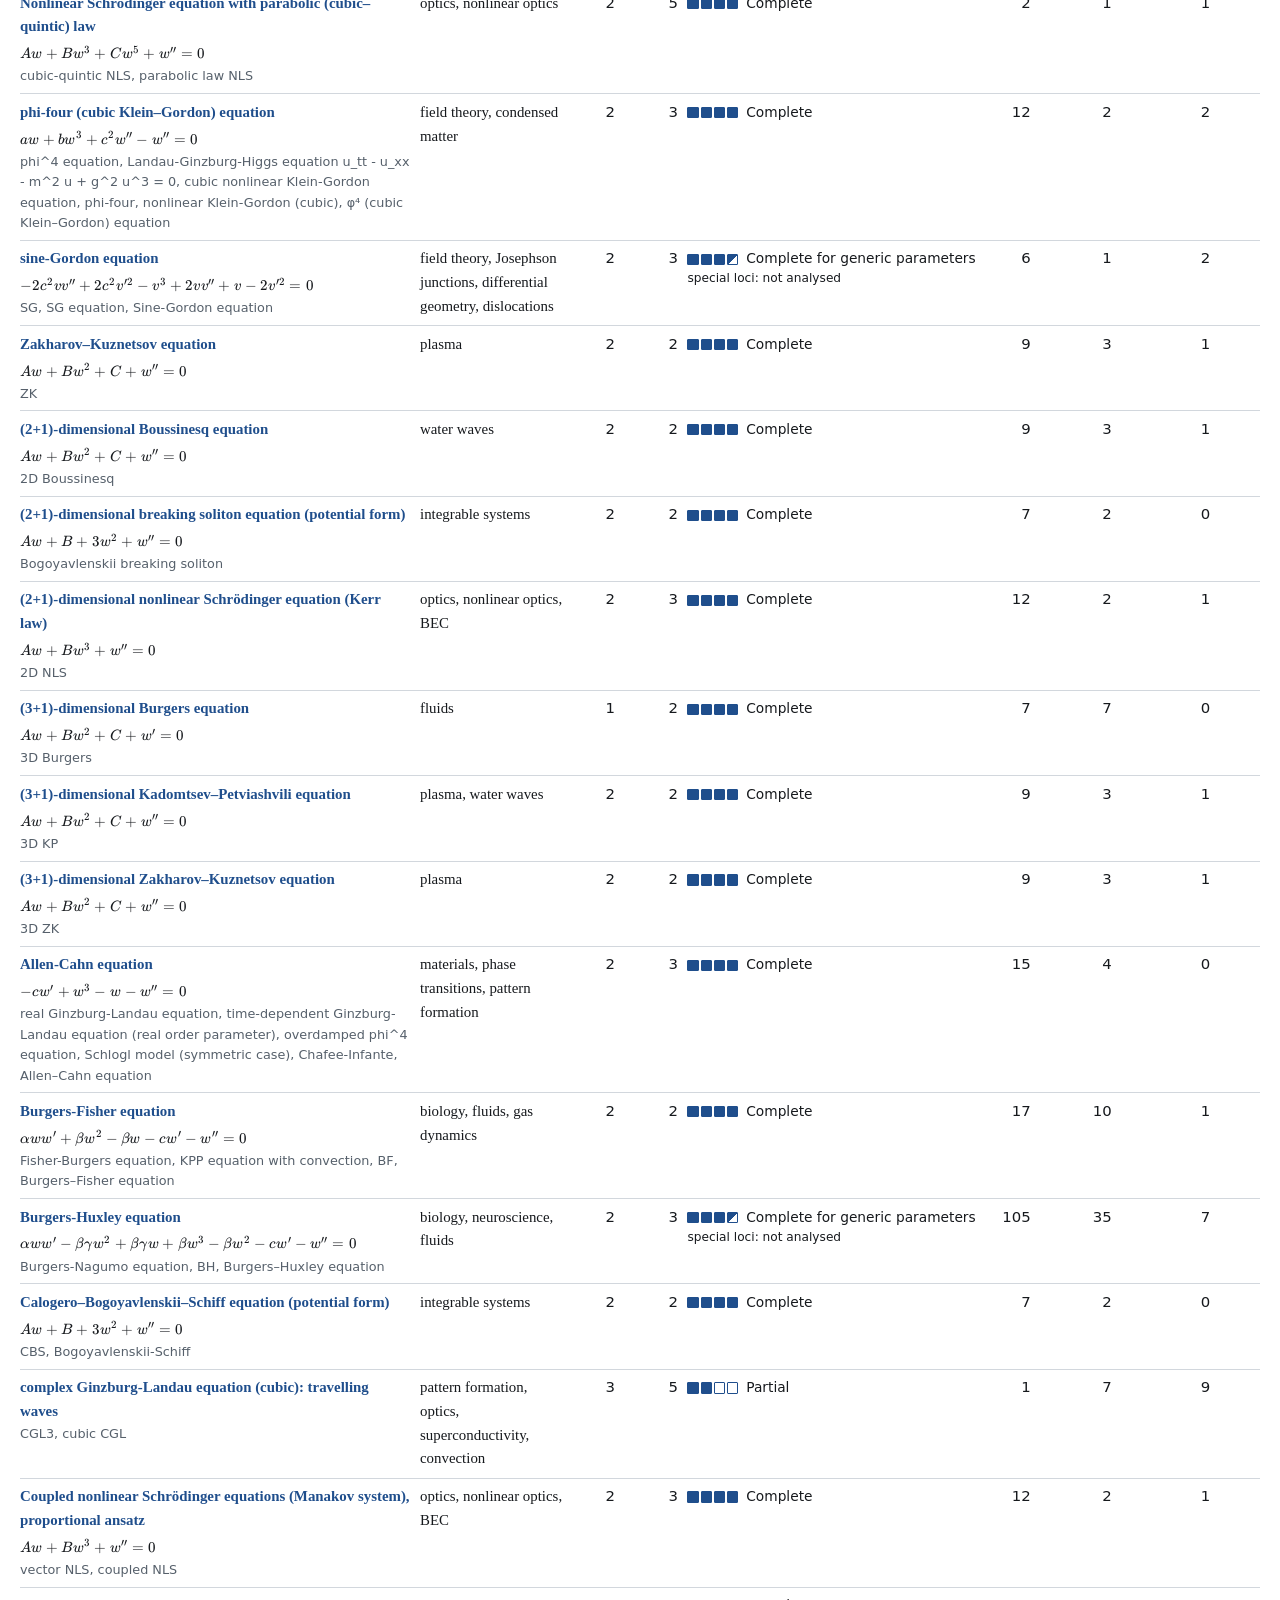
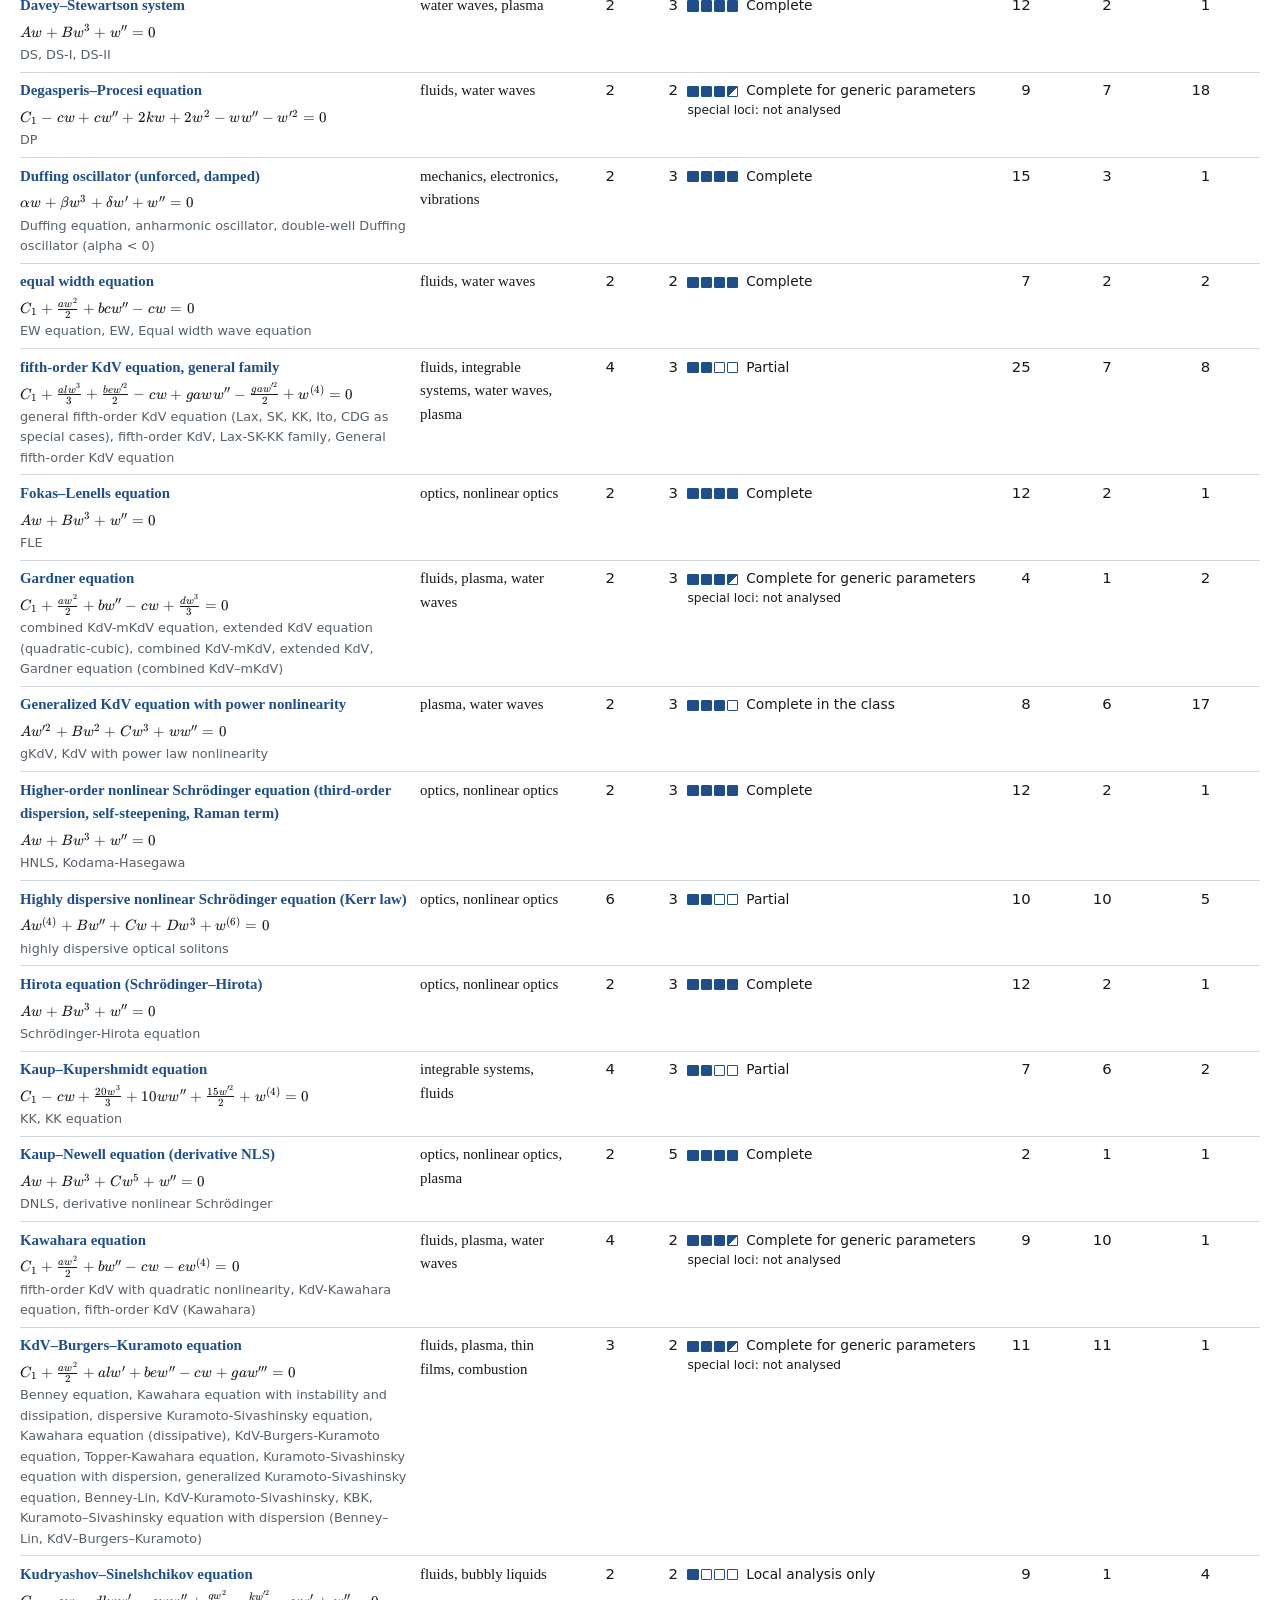
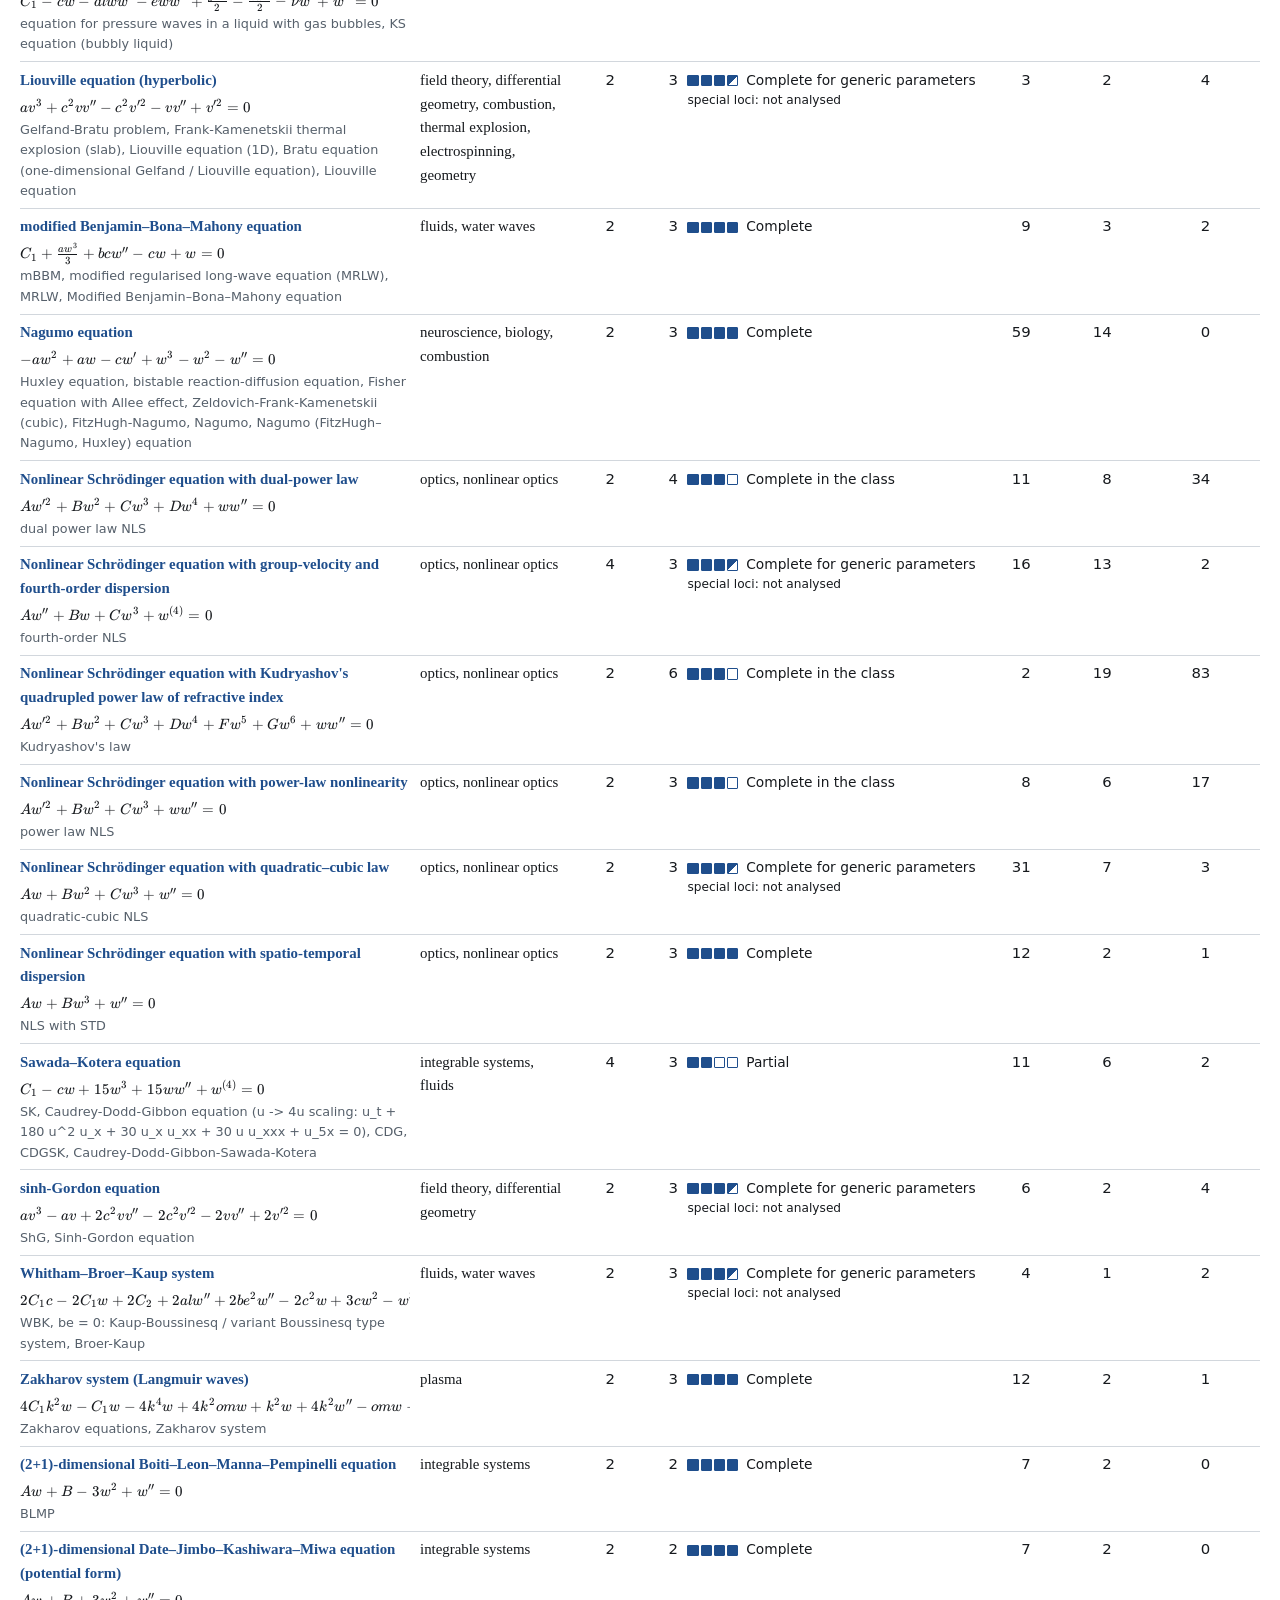
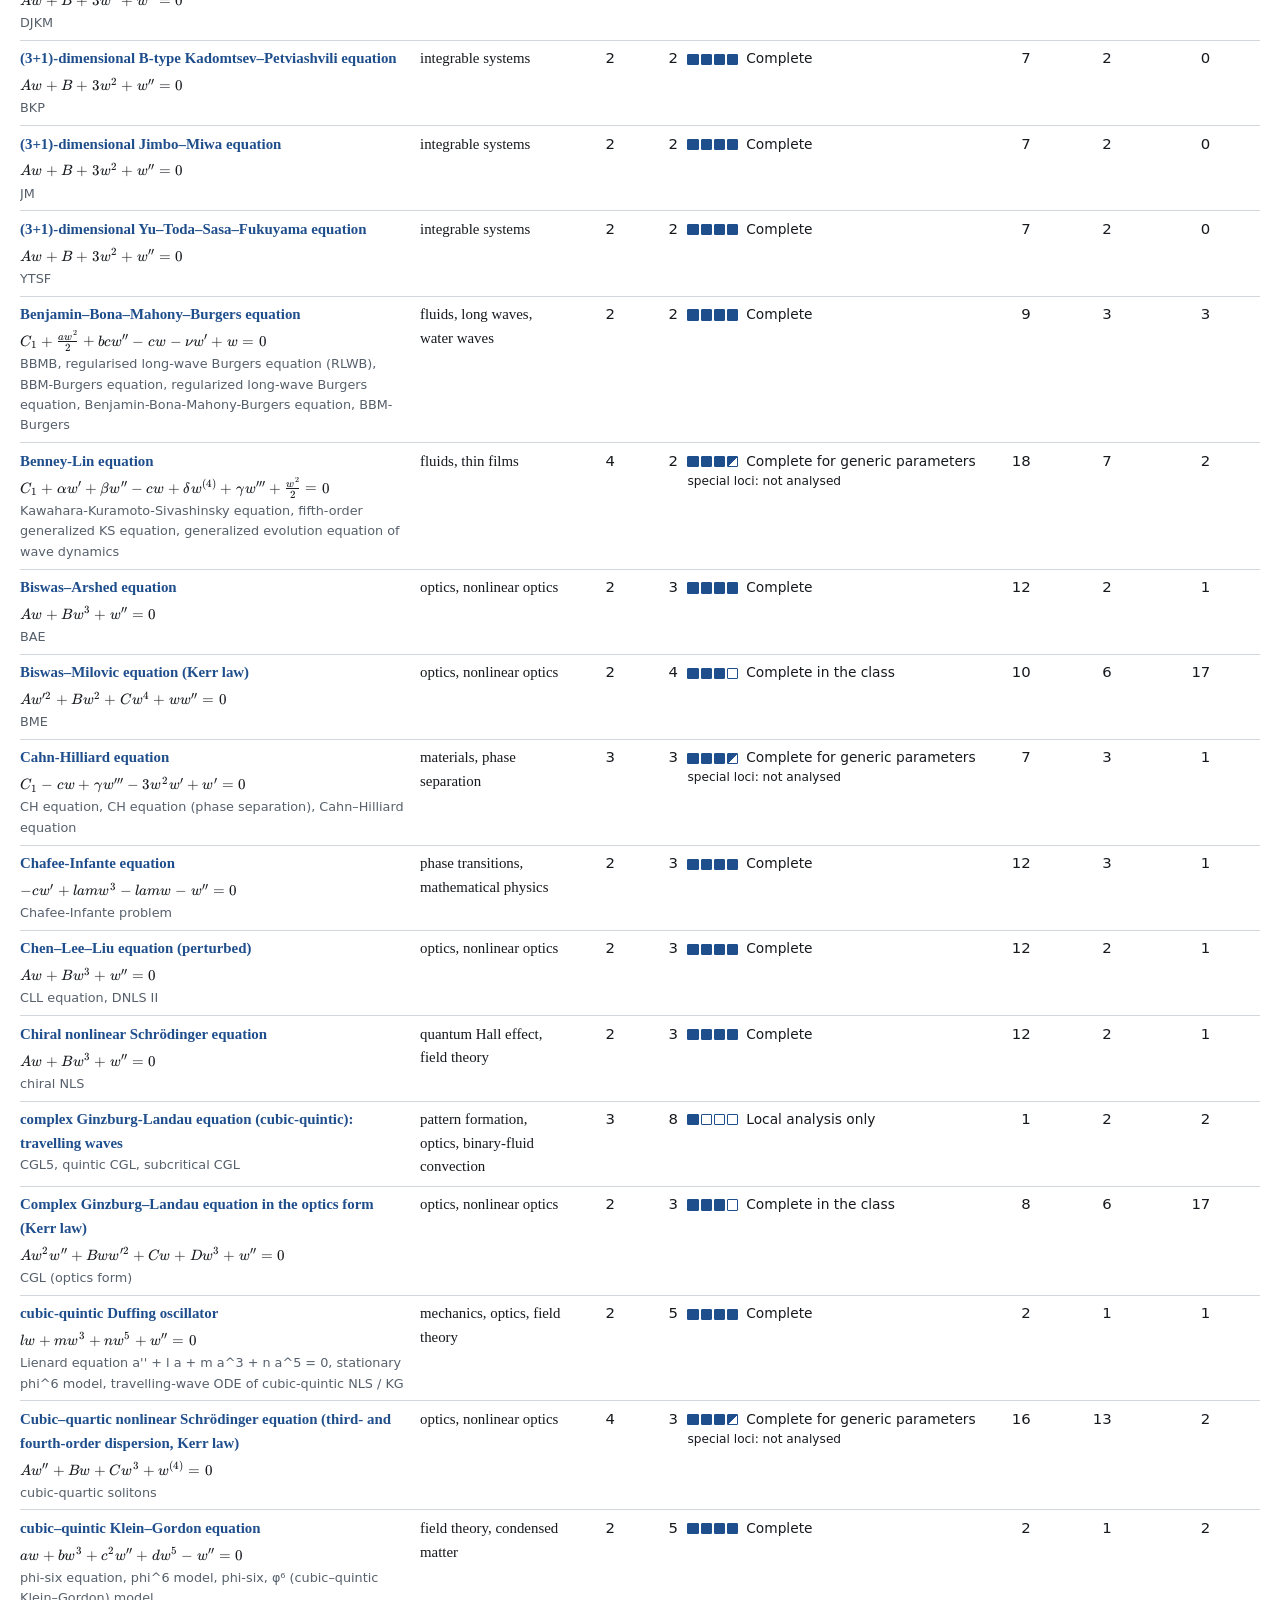
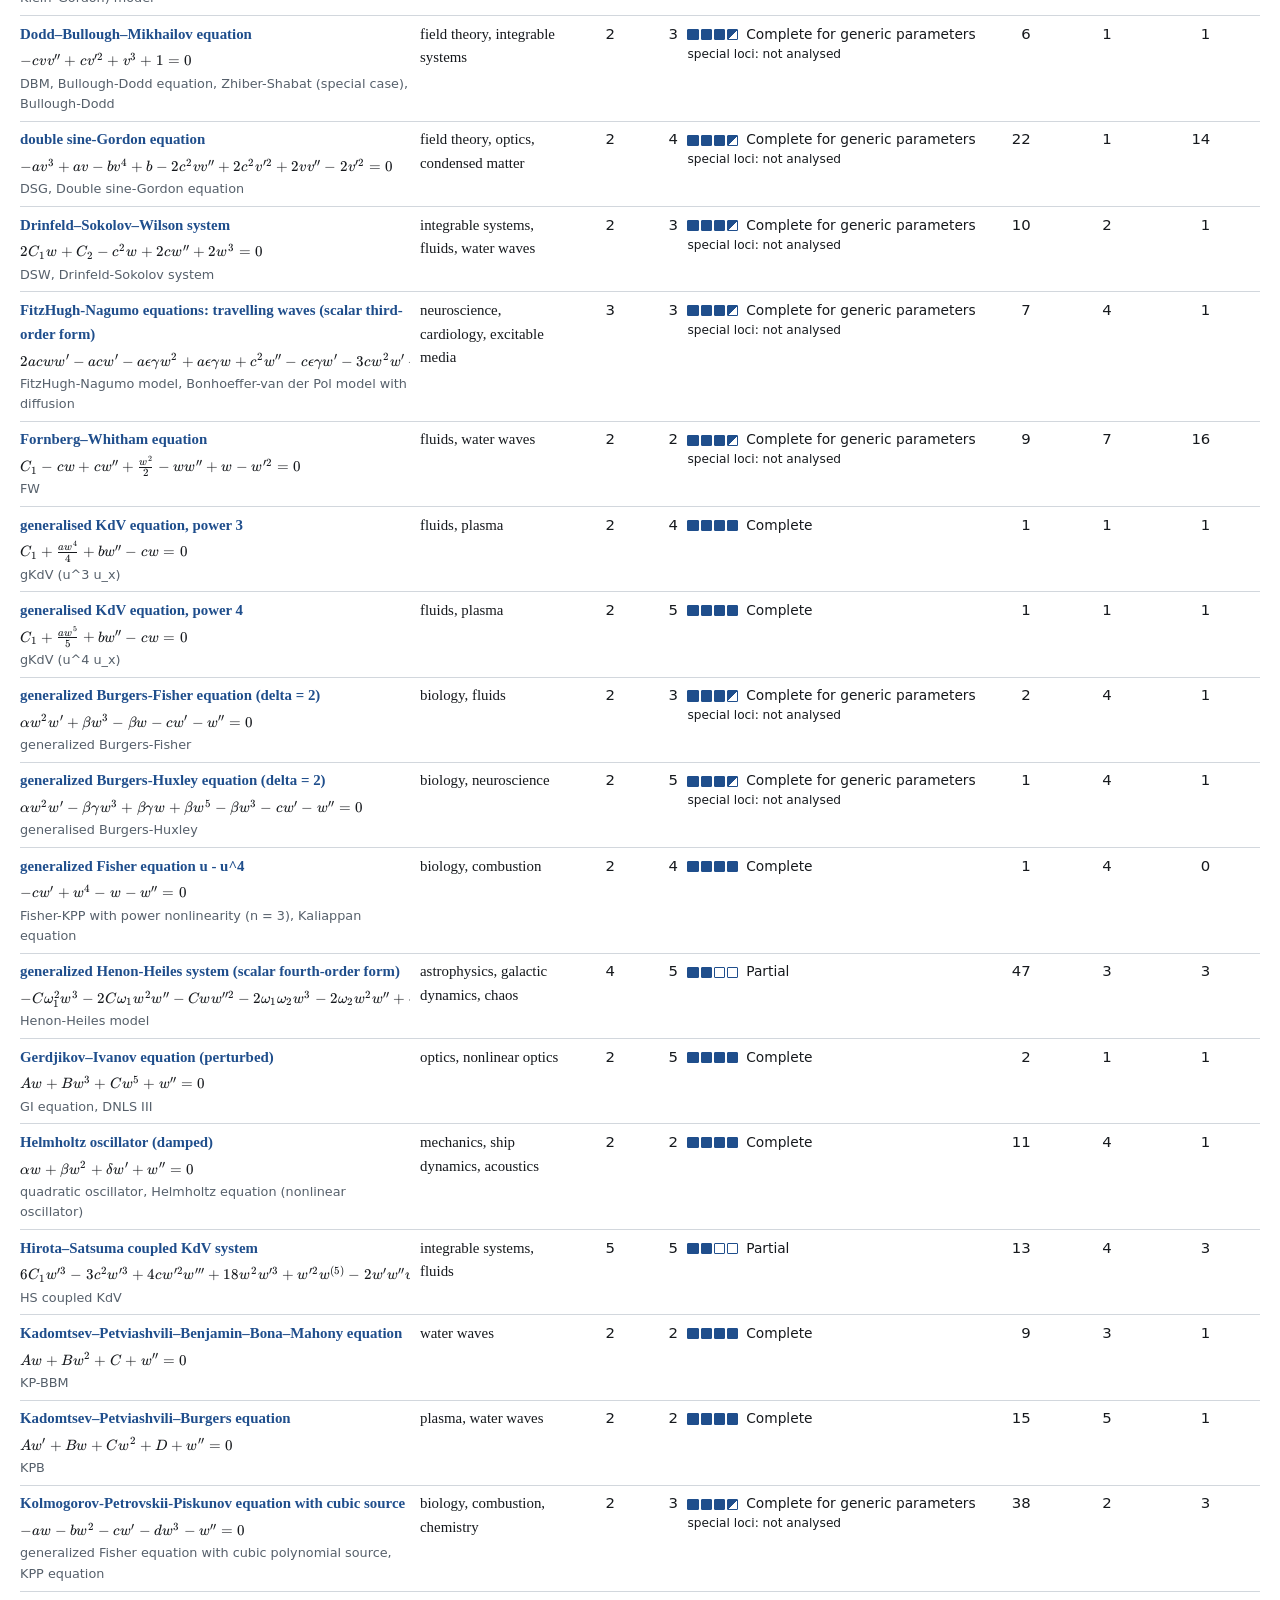
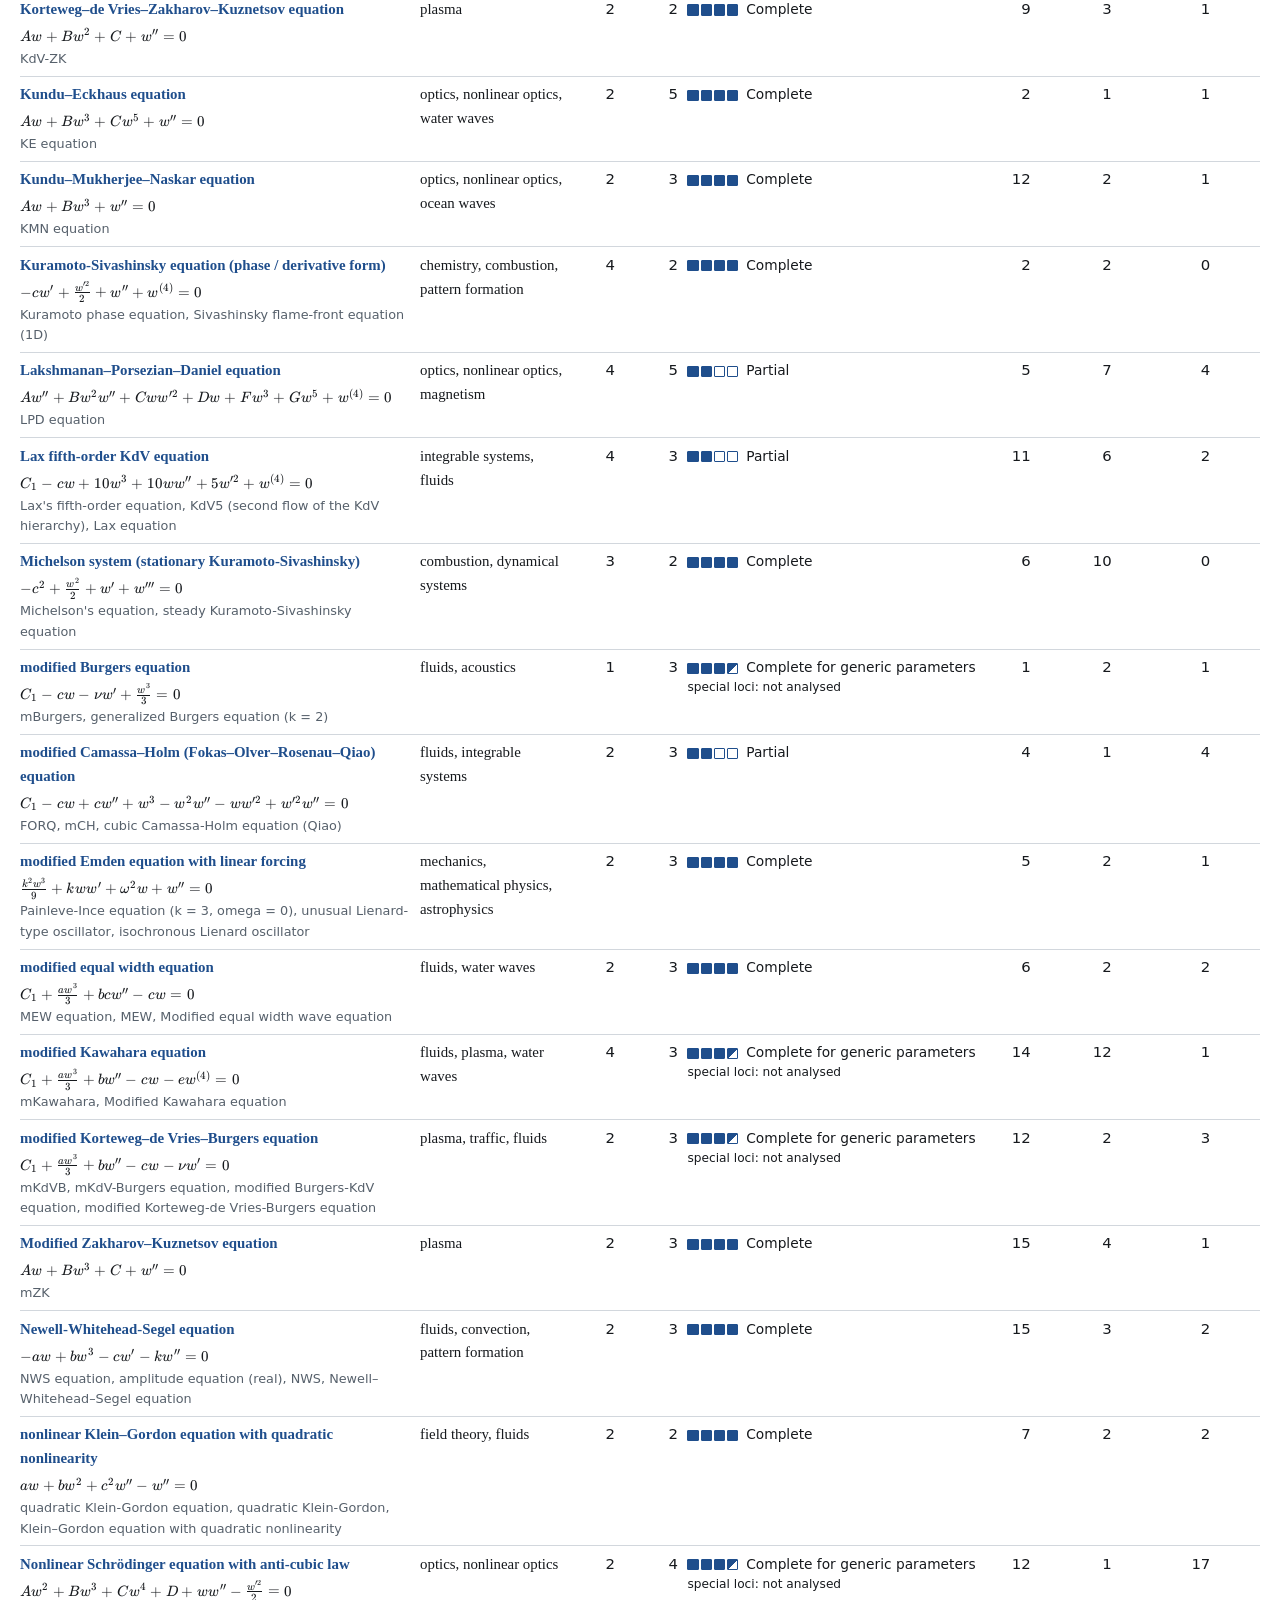
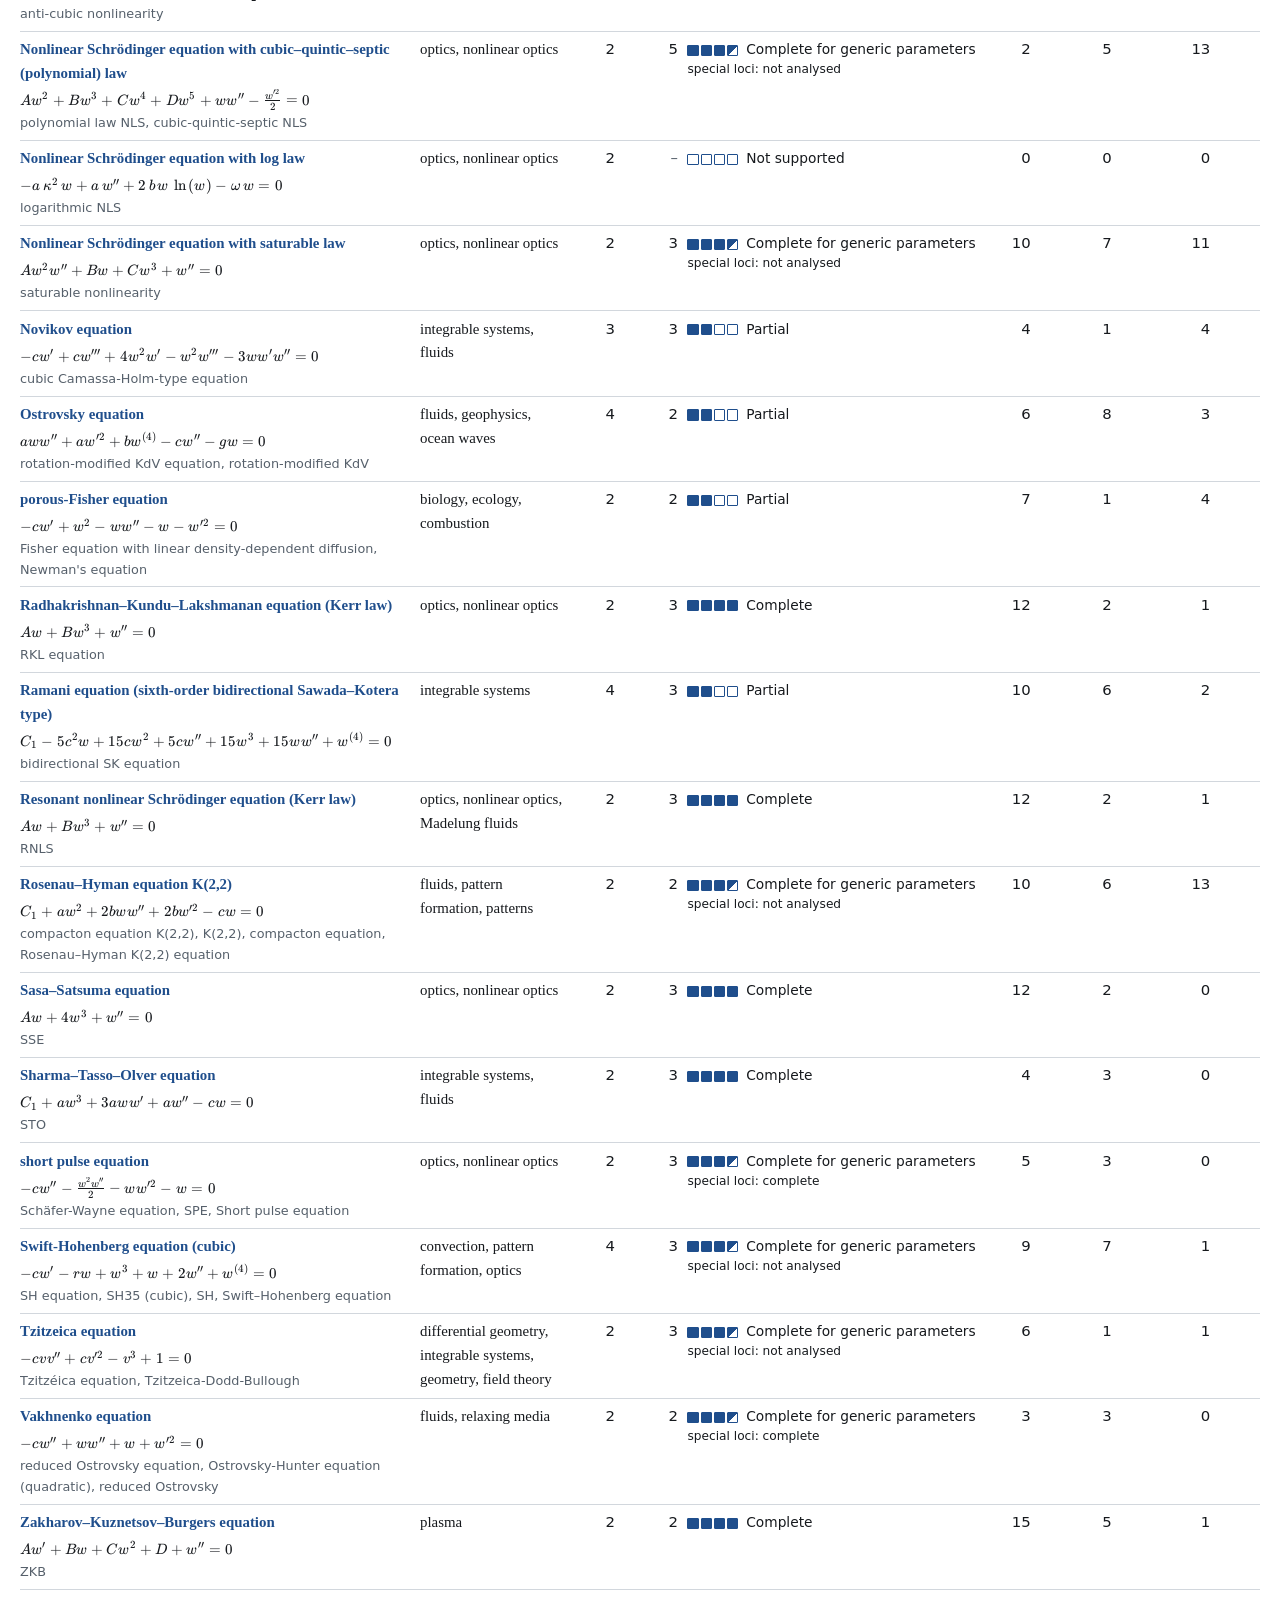
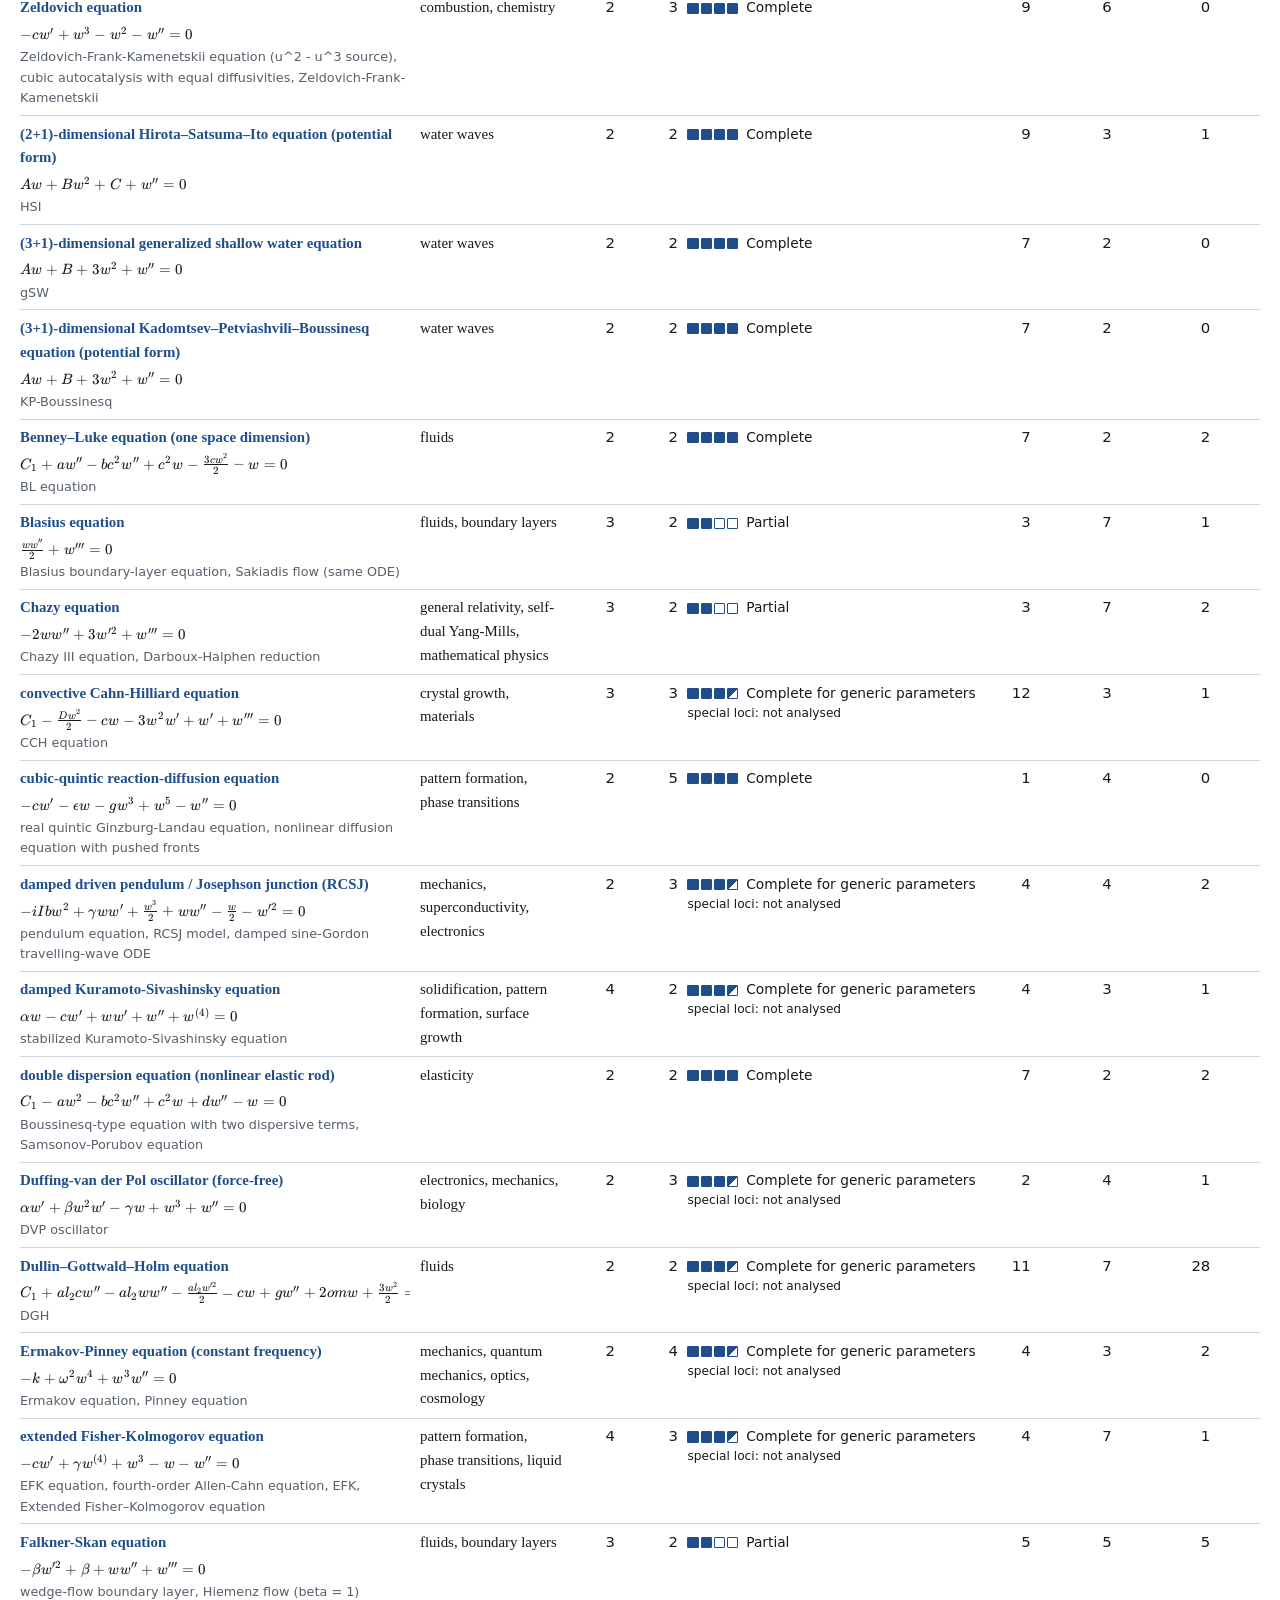
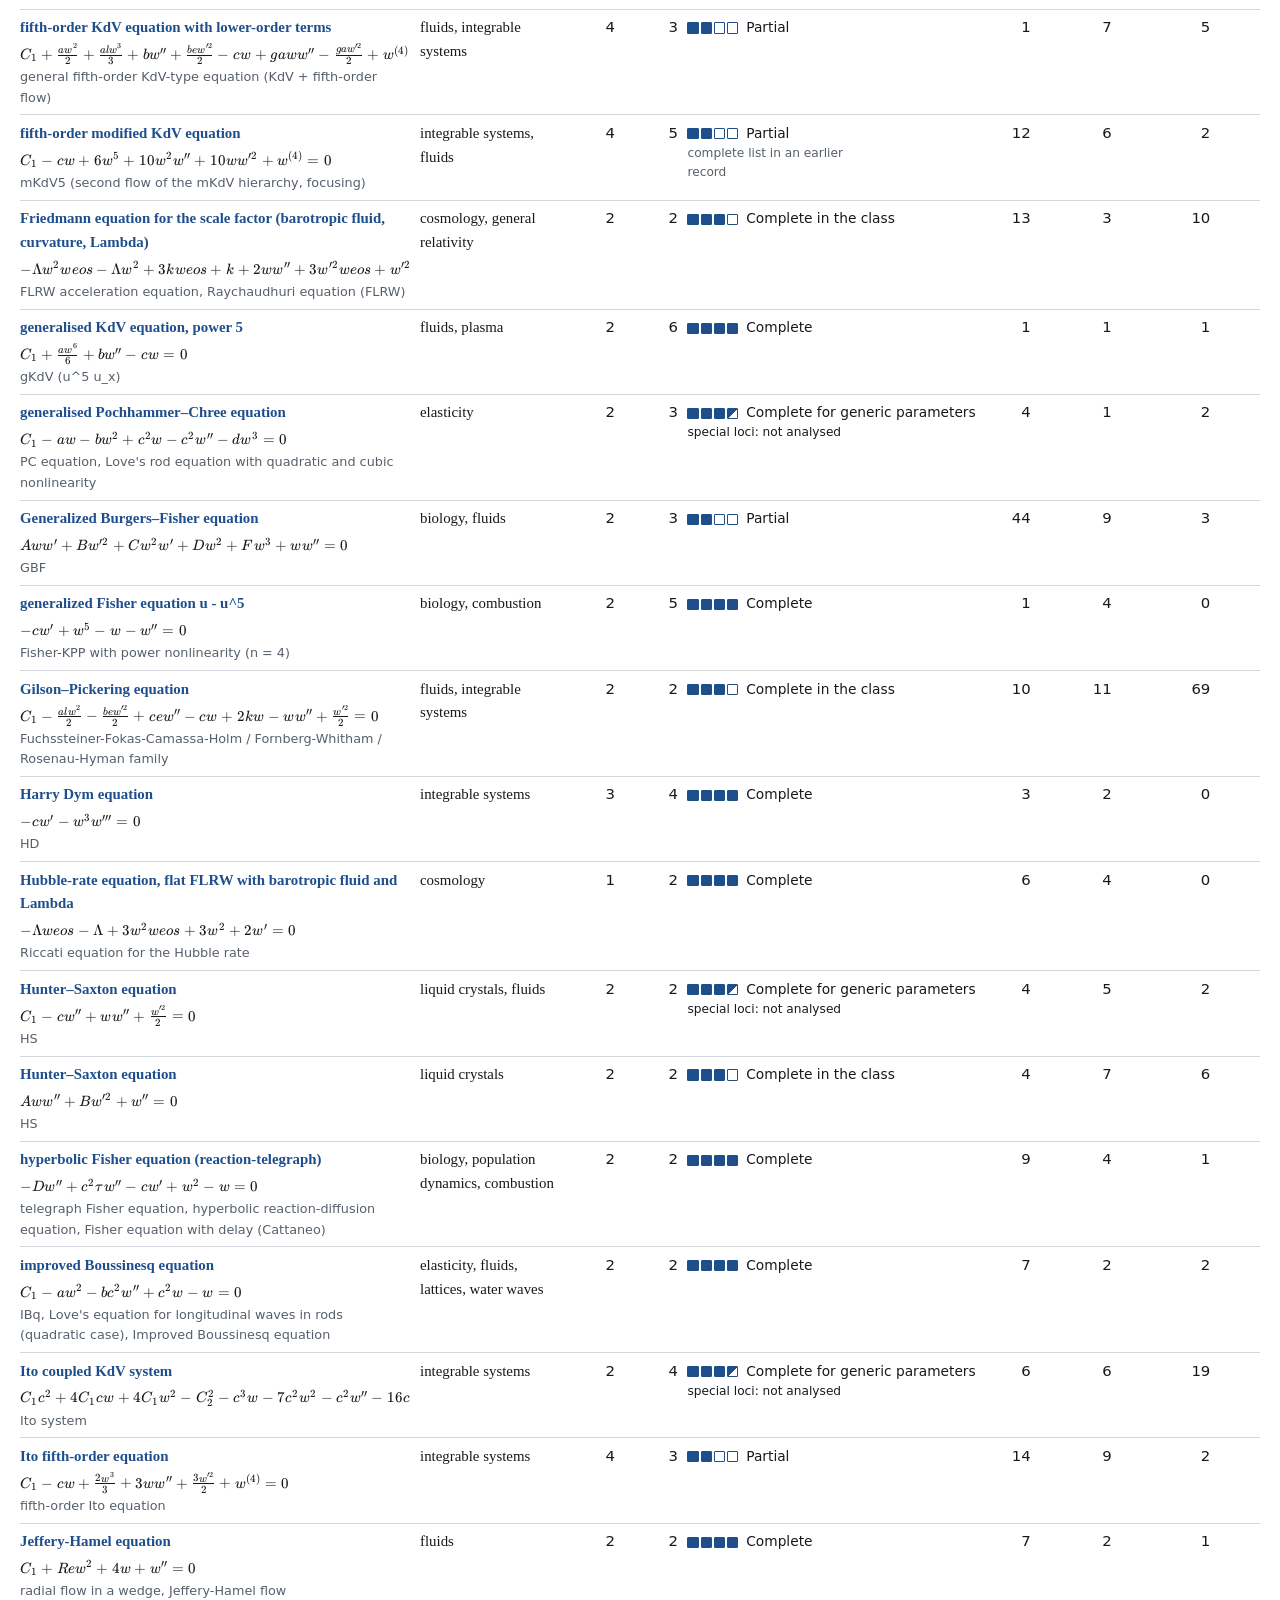
==== commit 6fc3bbdb: "Build 5: regenerated reports after a regression review (unfinished forms are not counted as complete" ====
--- a/catalogue.html
+++ b/catalogue.html
@@ -82,7 +82,7 @@
   </div>
 </main>
 <footer class="site-footer">
-  <p>Data of 6 October 2026, 15:46 UTC (250 catalogue entries, 248 reports); engine version: mero 0.2 (6 October 2026). <span id="backend-note"></span></p>
+  <p>Data of 6 October 2026, 16:58 UTC (250 catalogue entries, 248 reports); engine version: mero 0.2 (6 October 2026). <span id="backend-note"></span></p>
   <p>Every result carries a label that says what it rests on. <a href="method.html">What the site does and does not do</a>.</p>
 </footer>
 
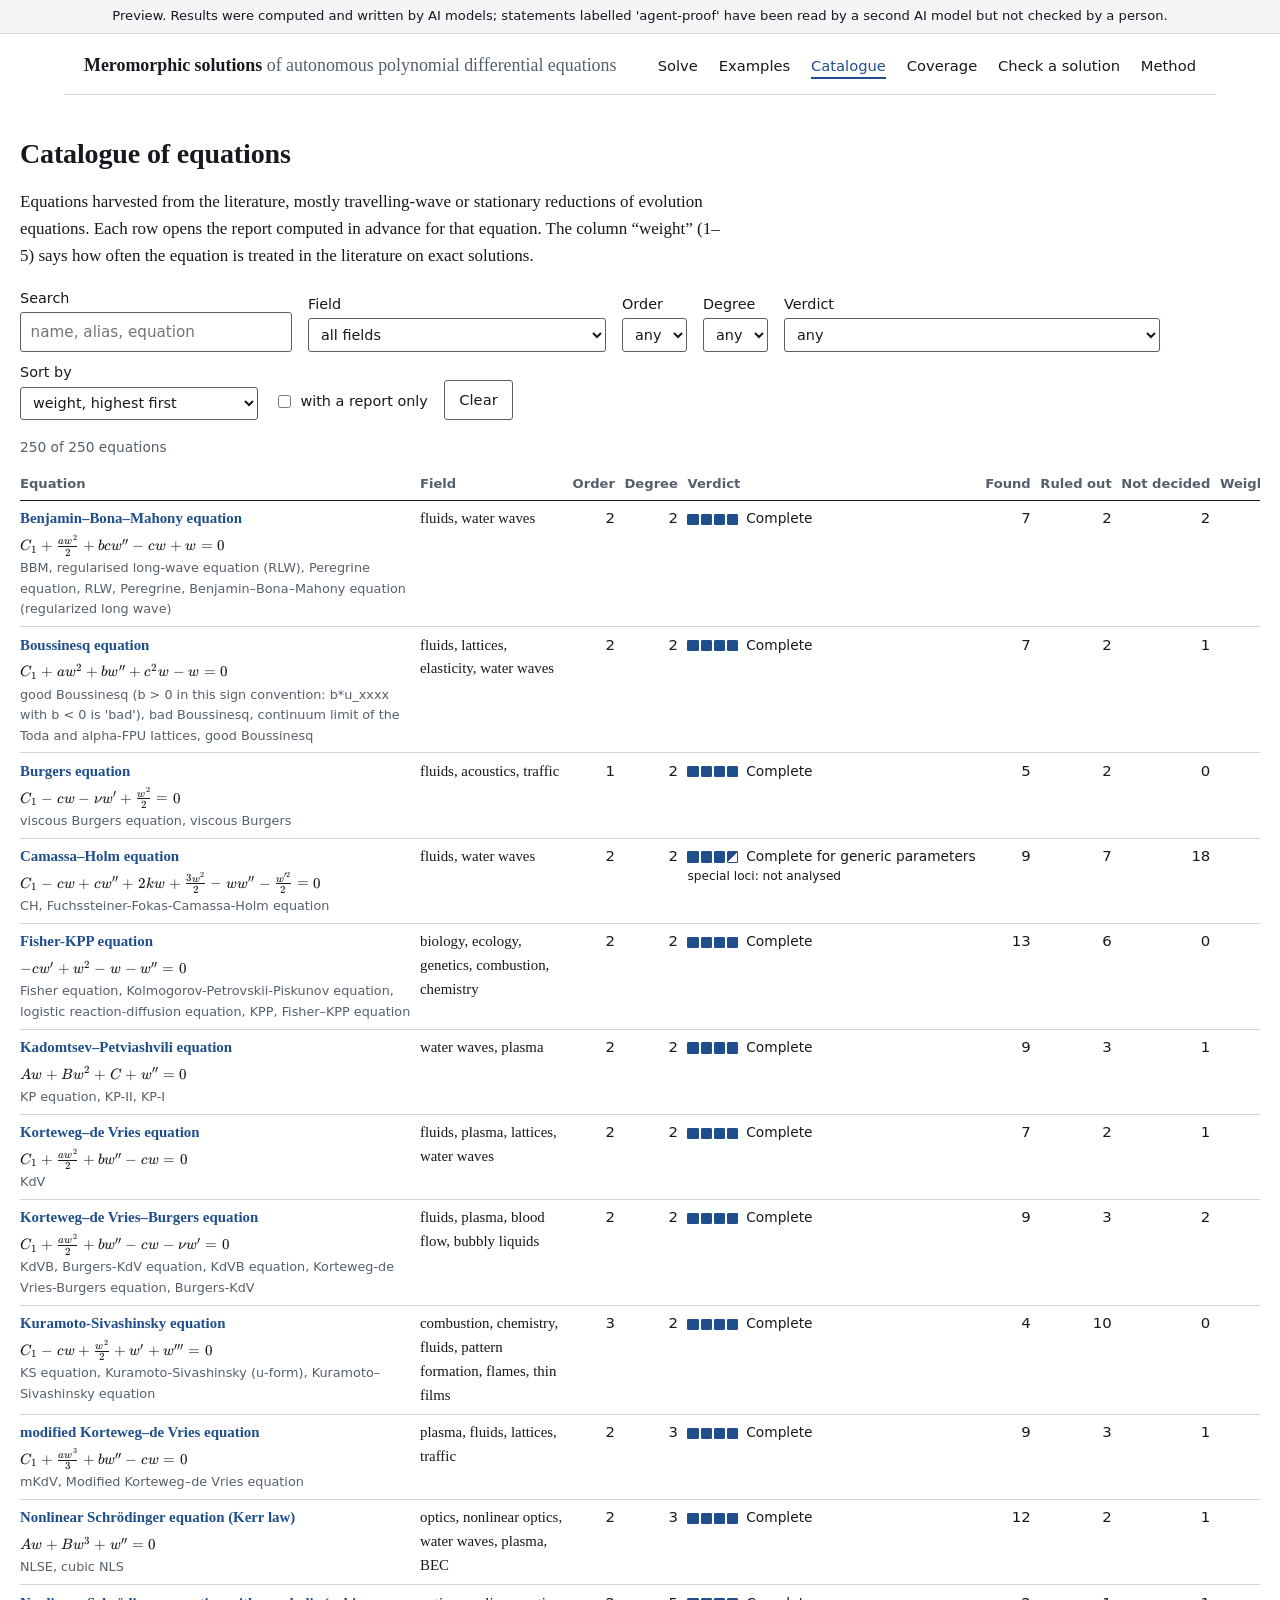
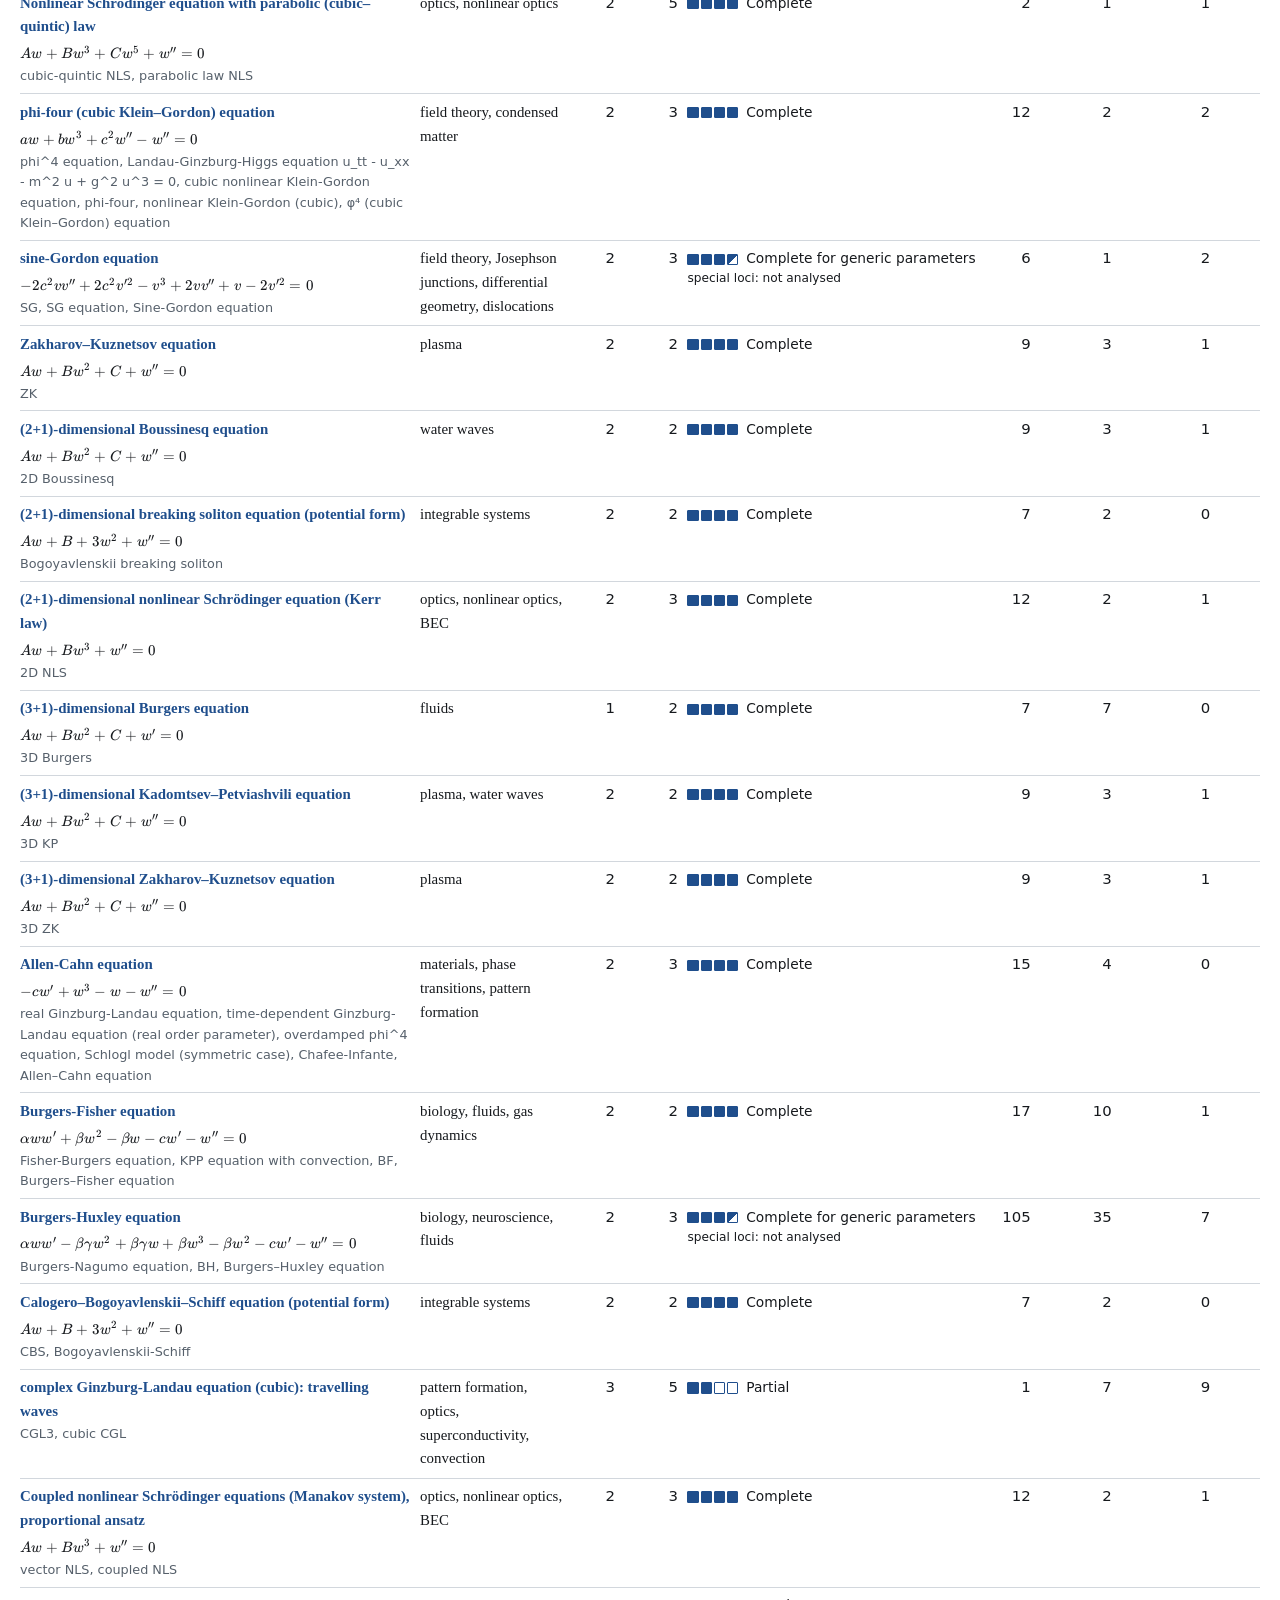
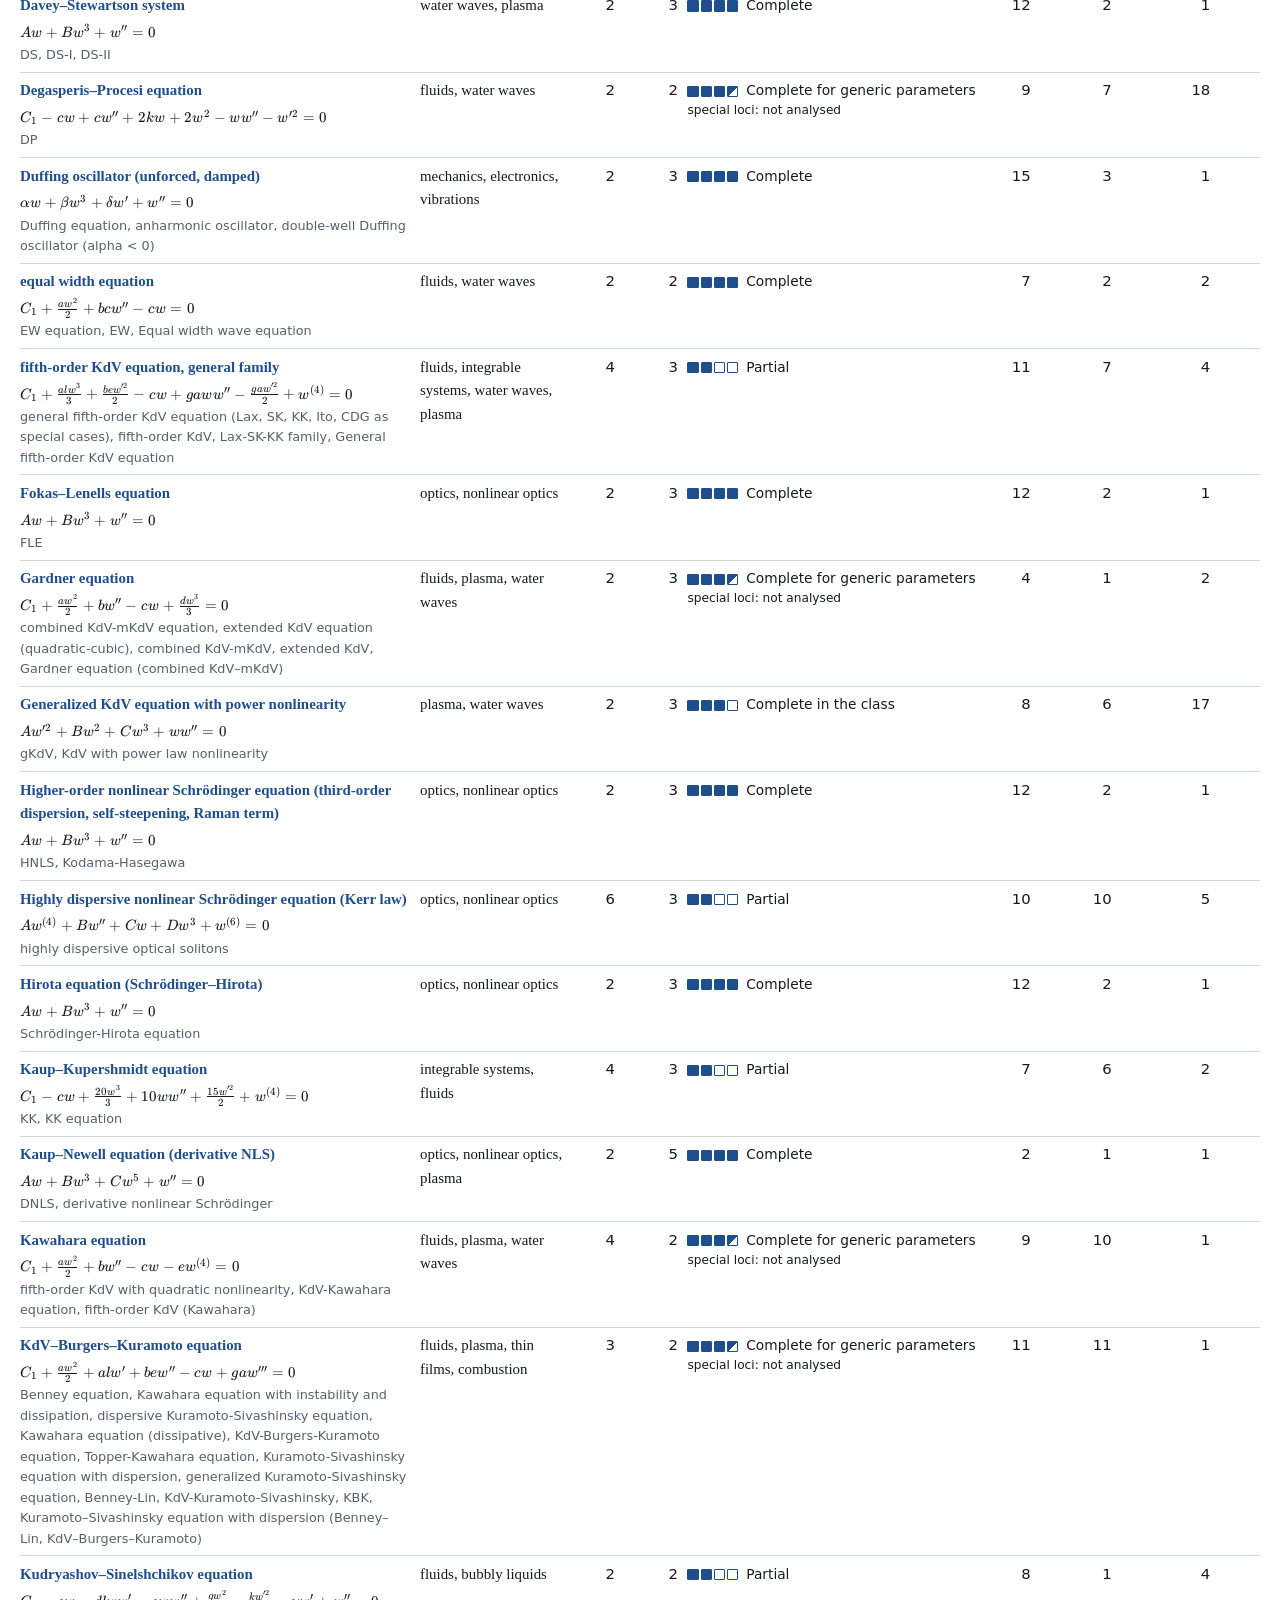
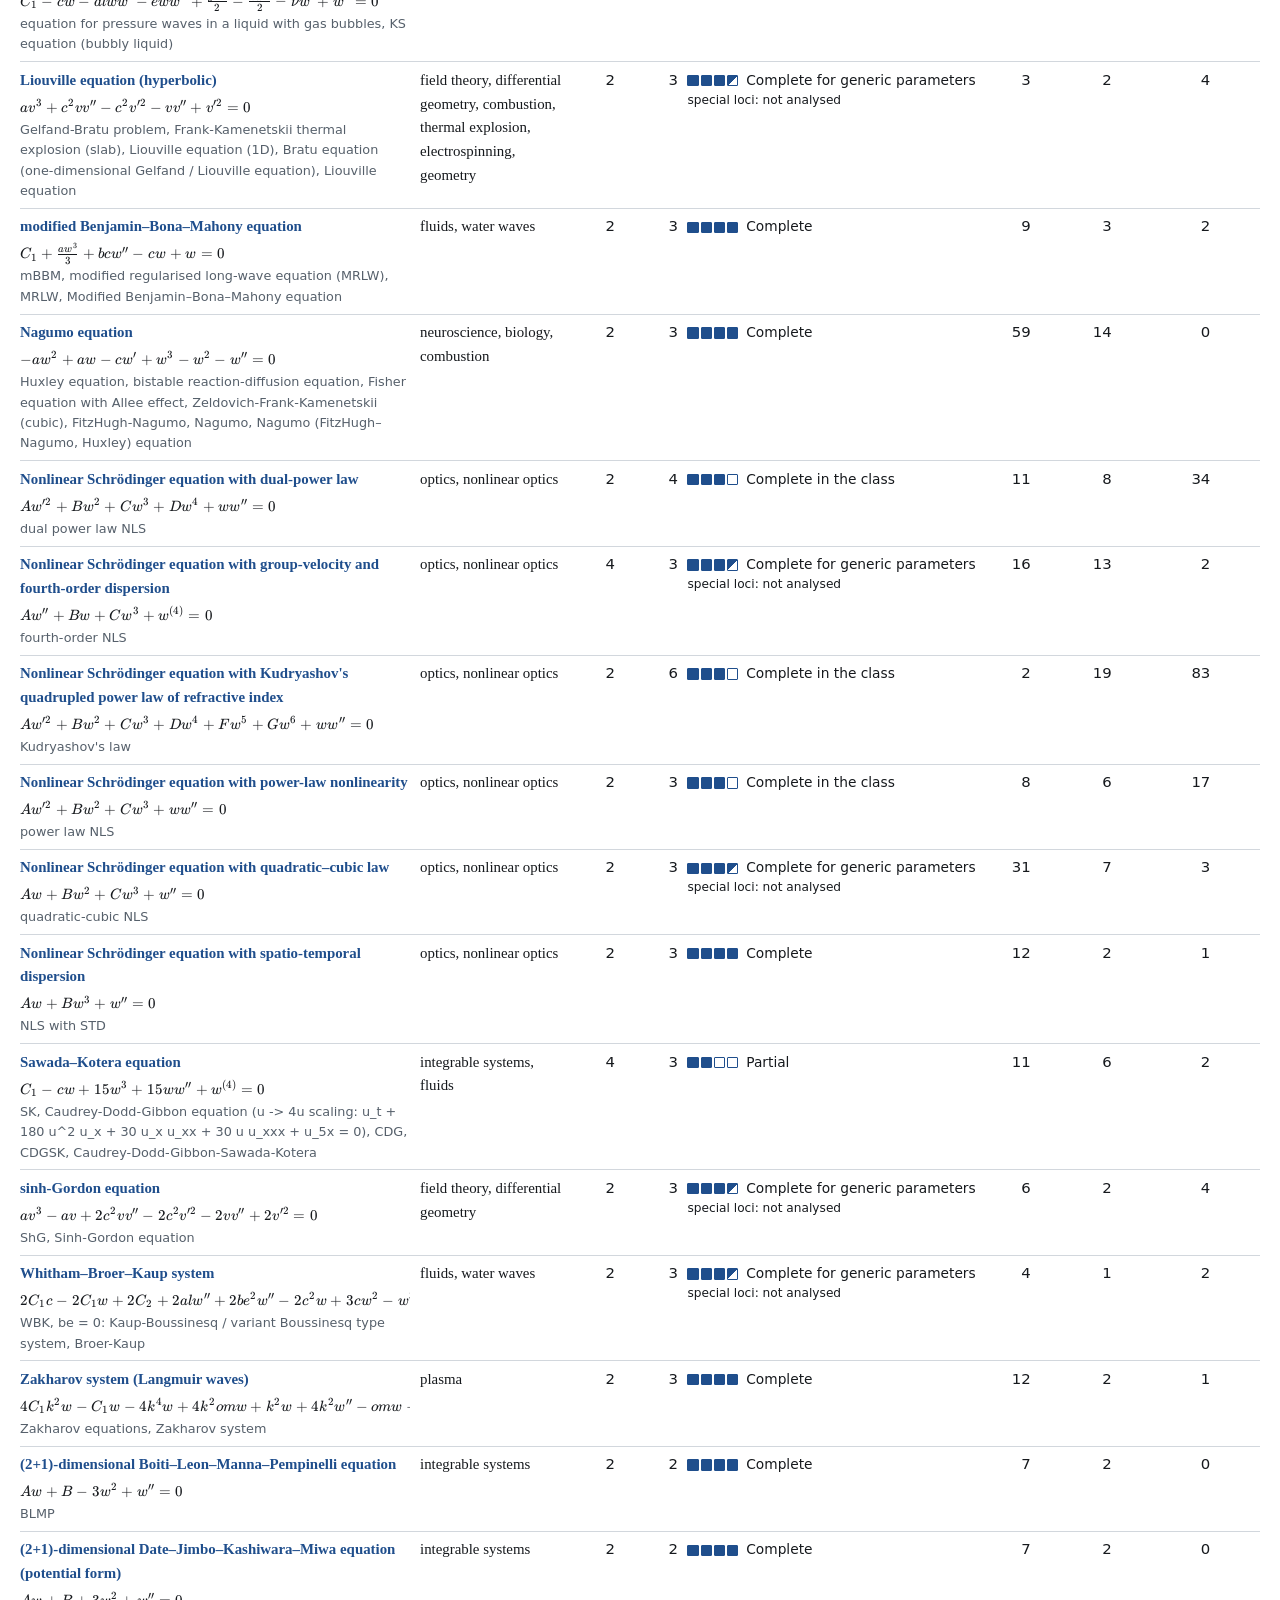
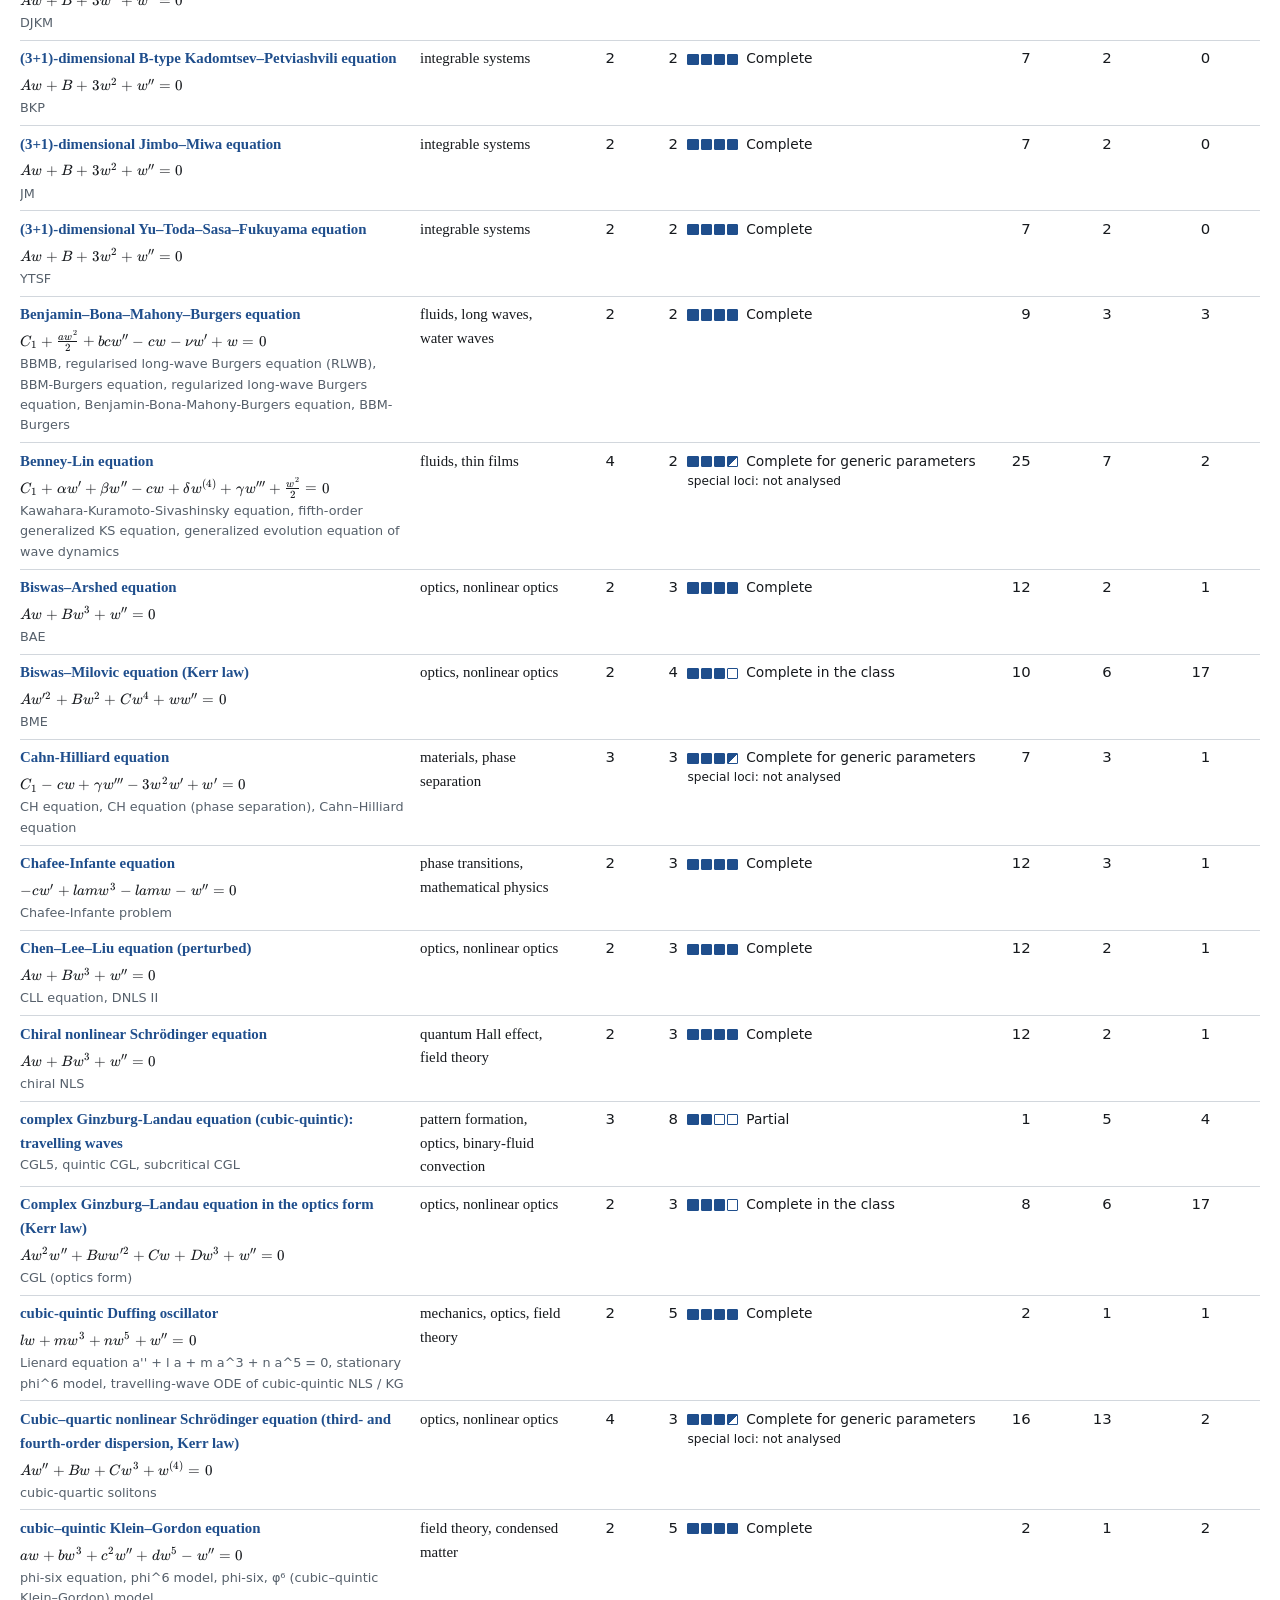
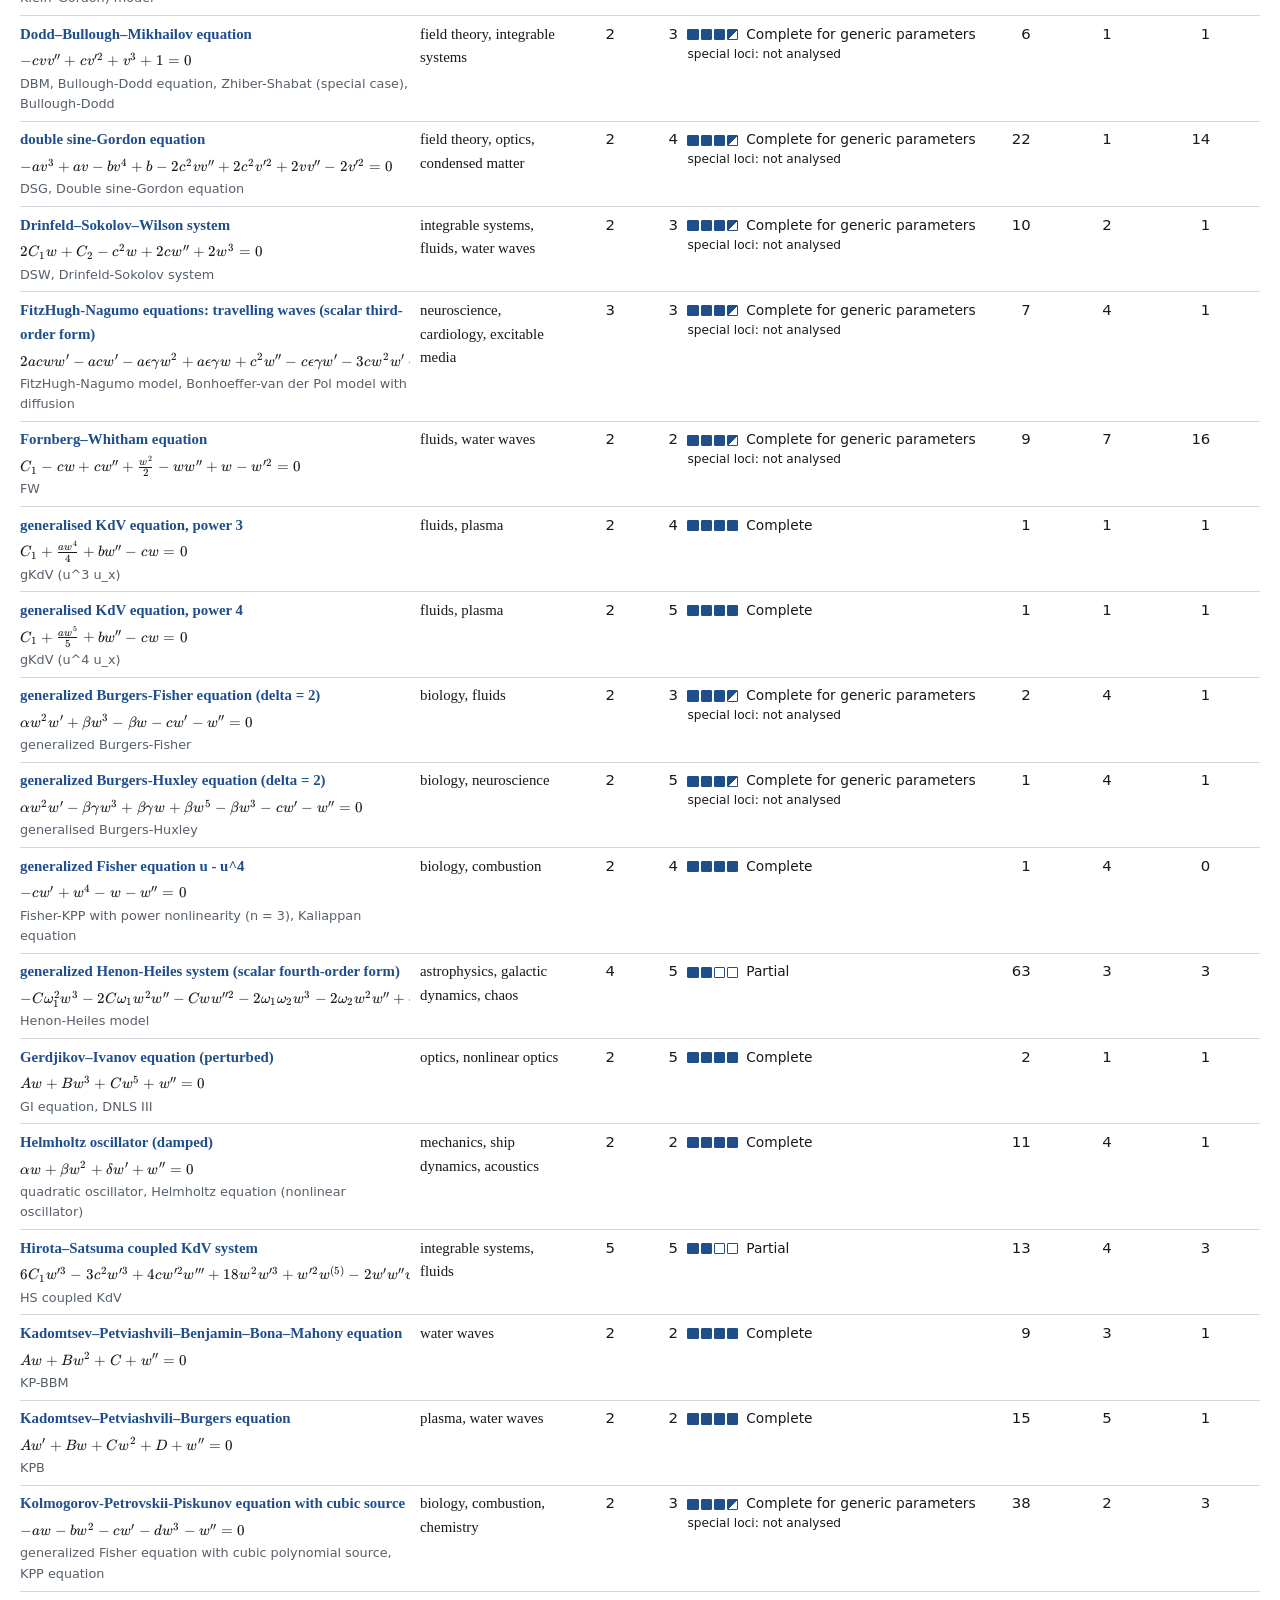
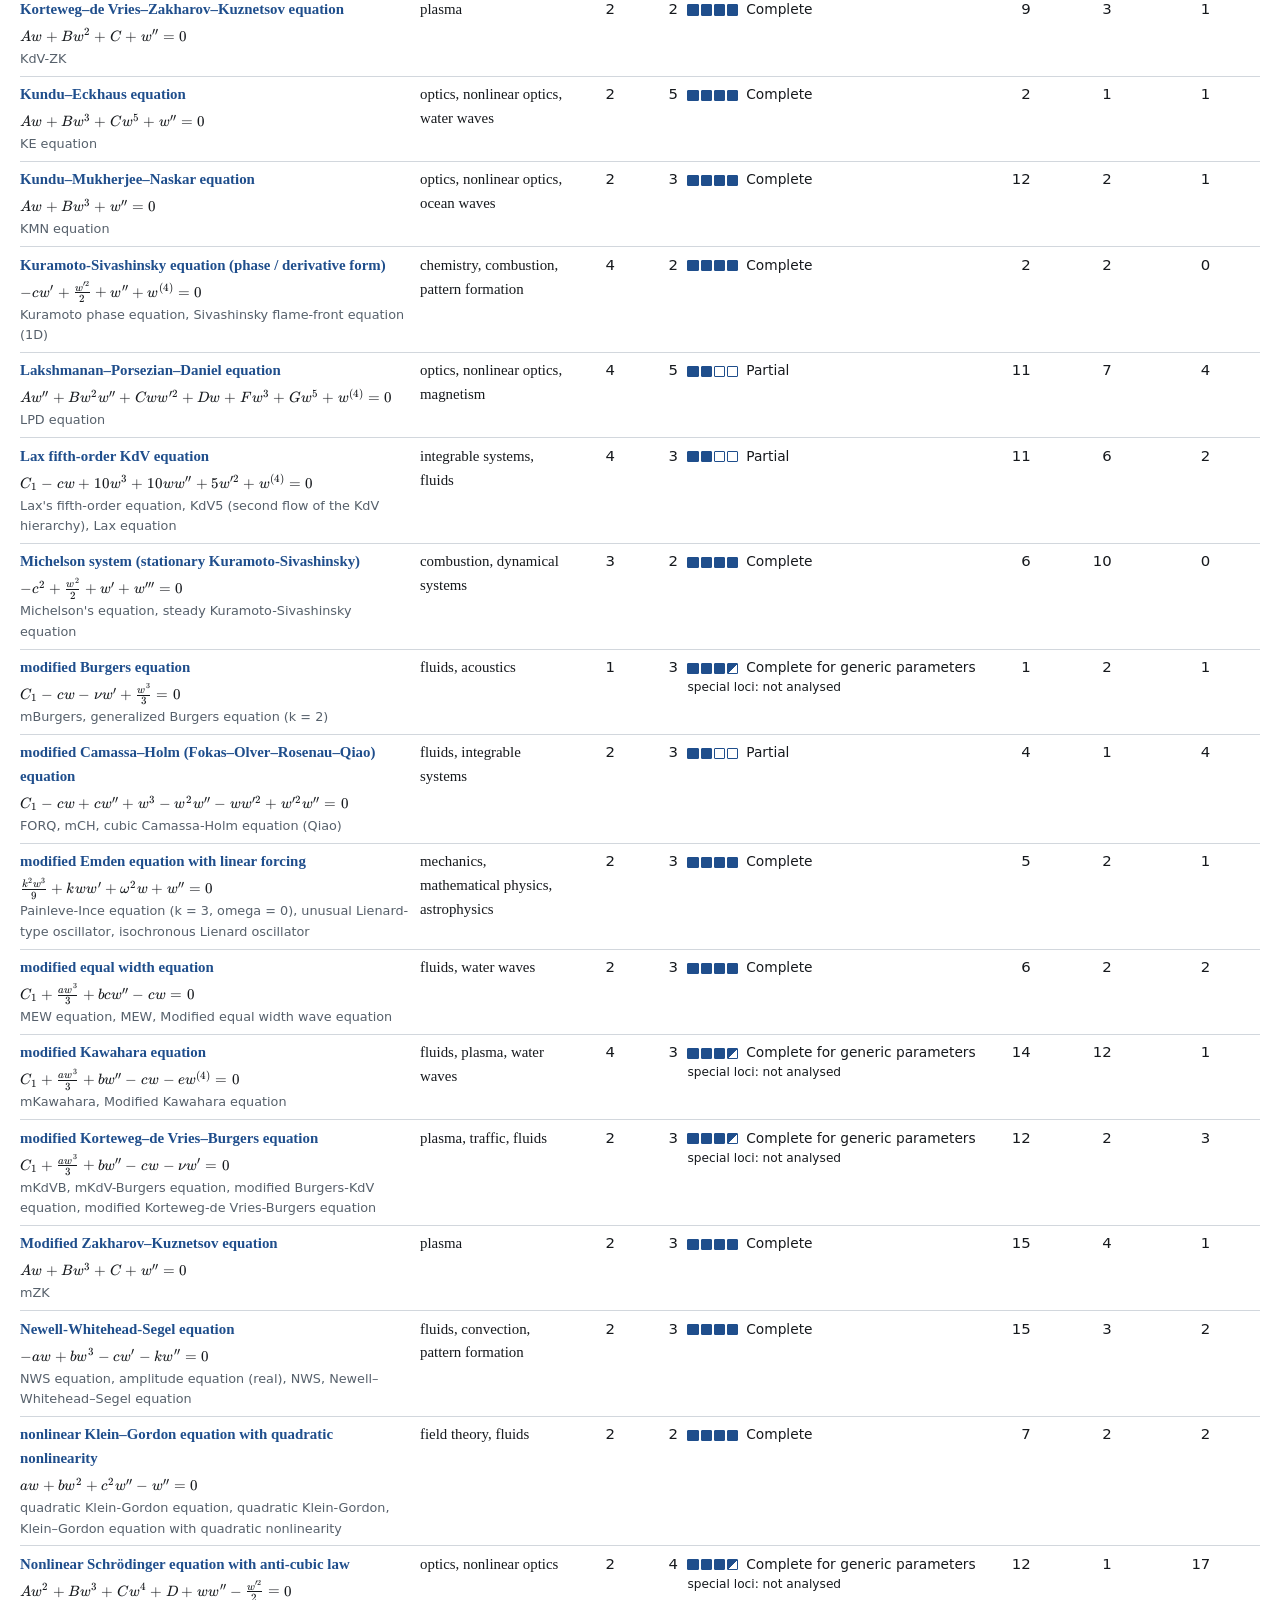
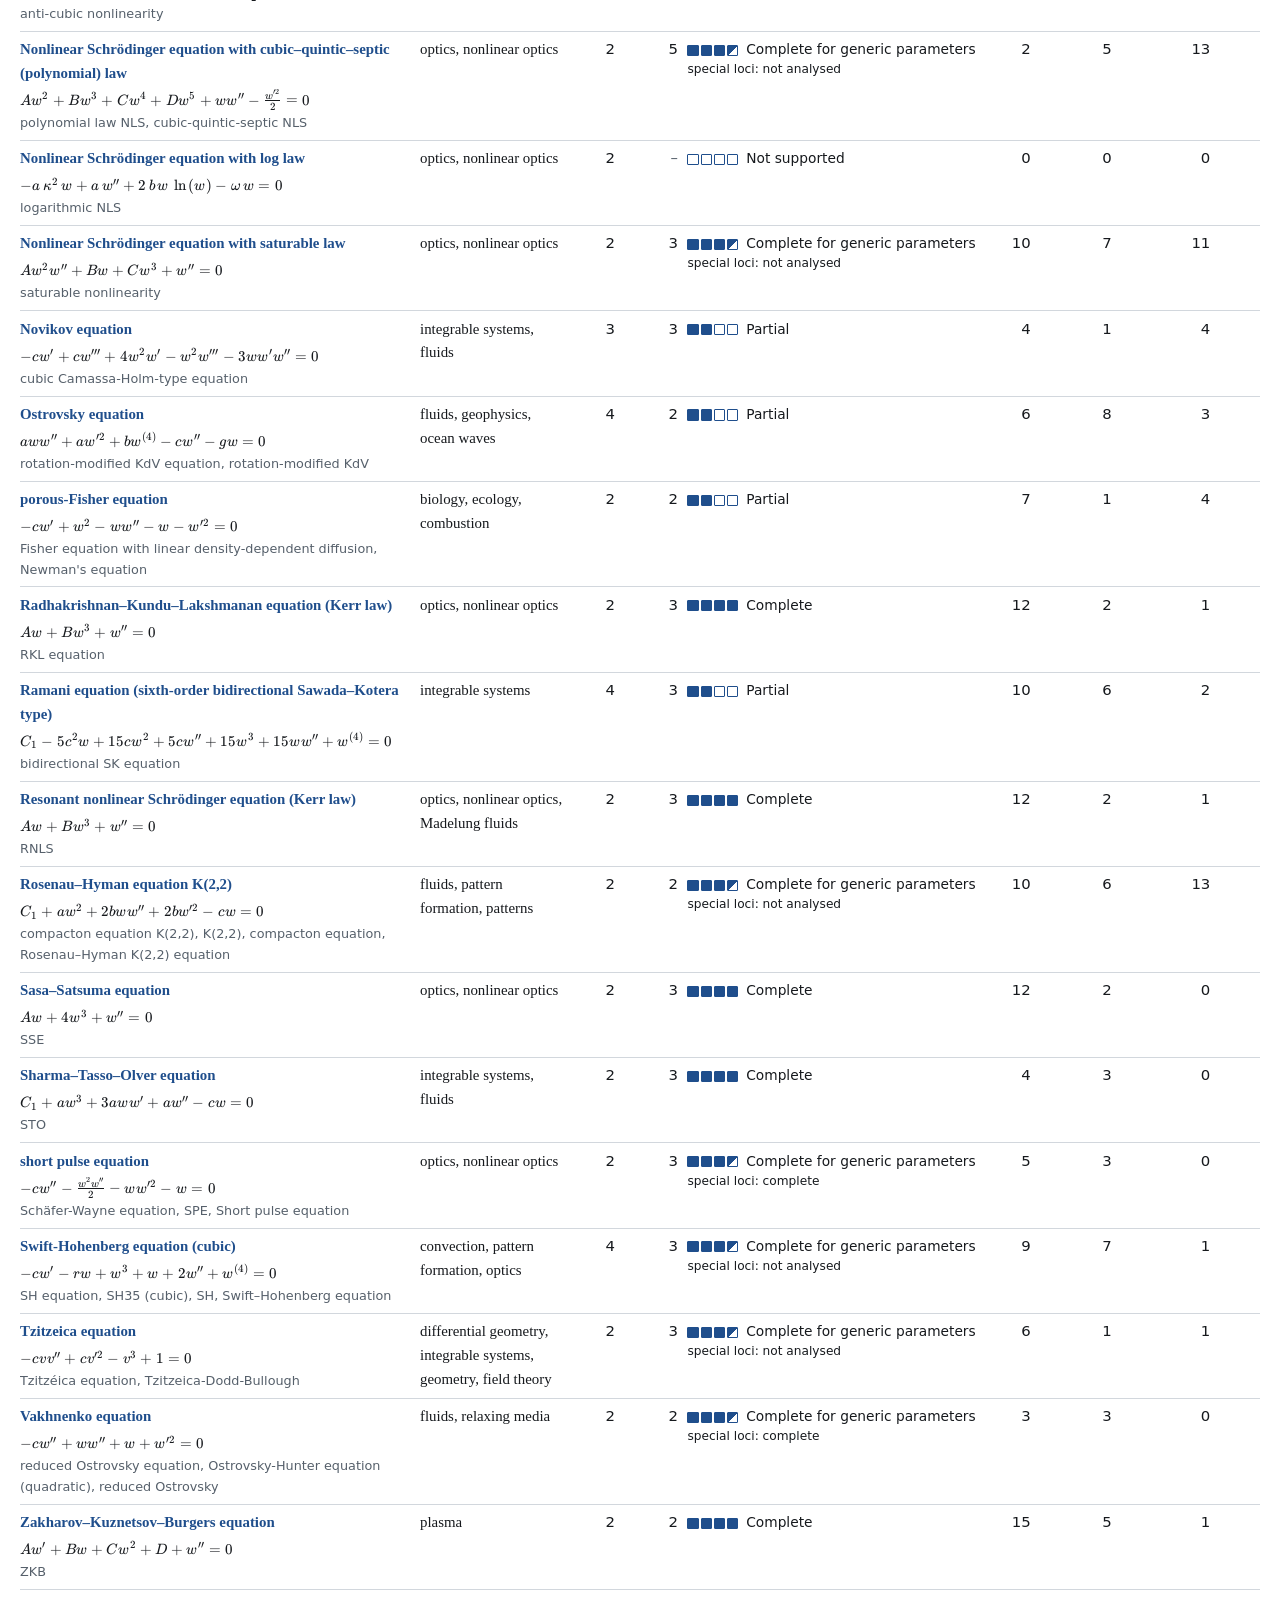
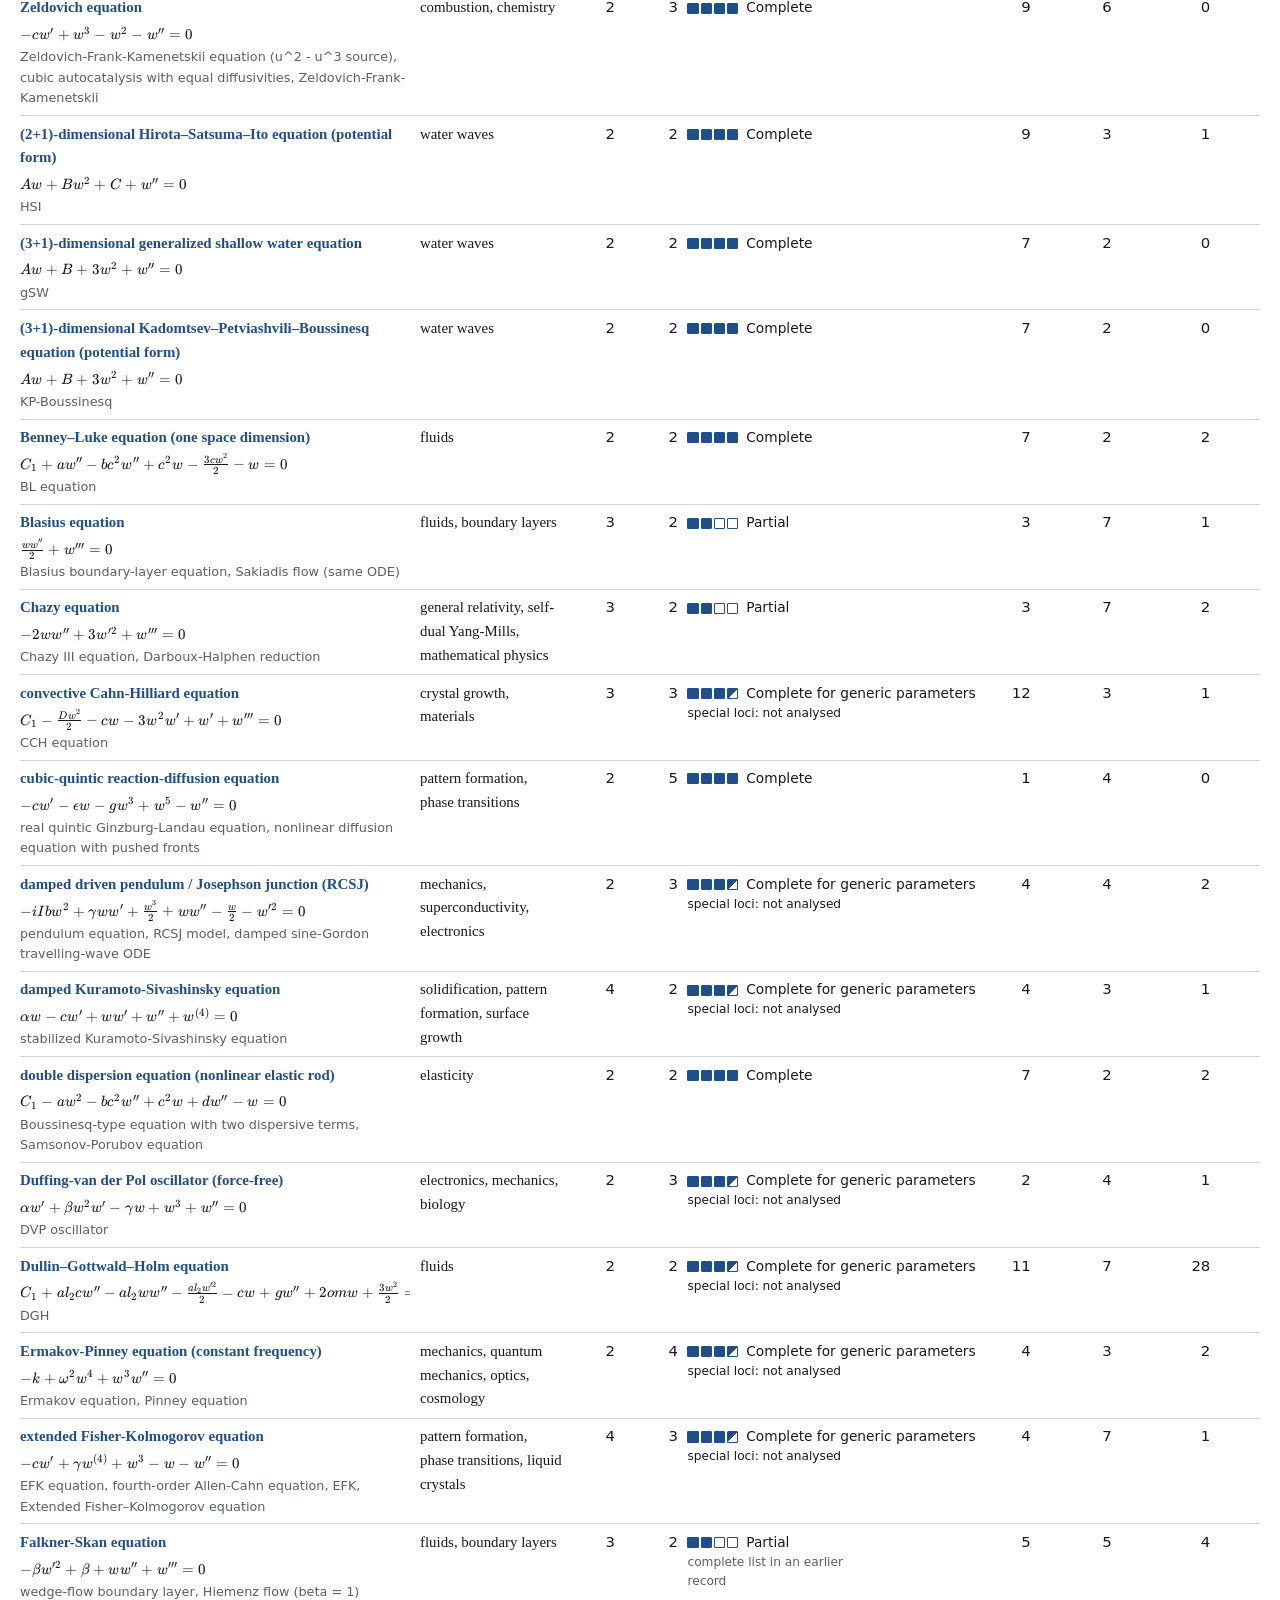
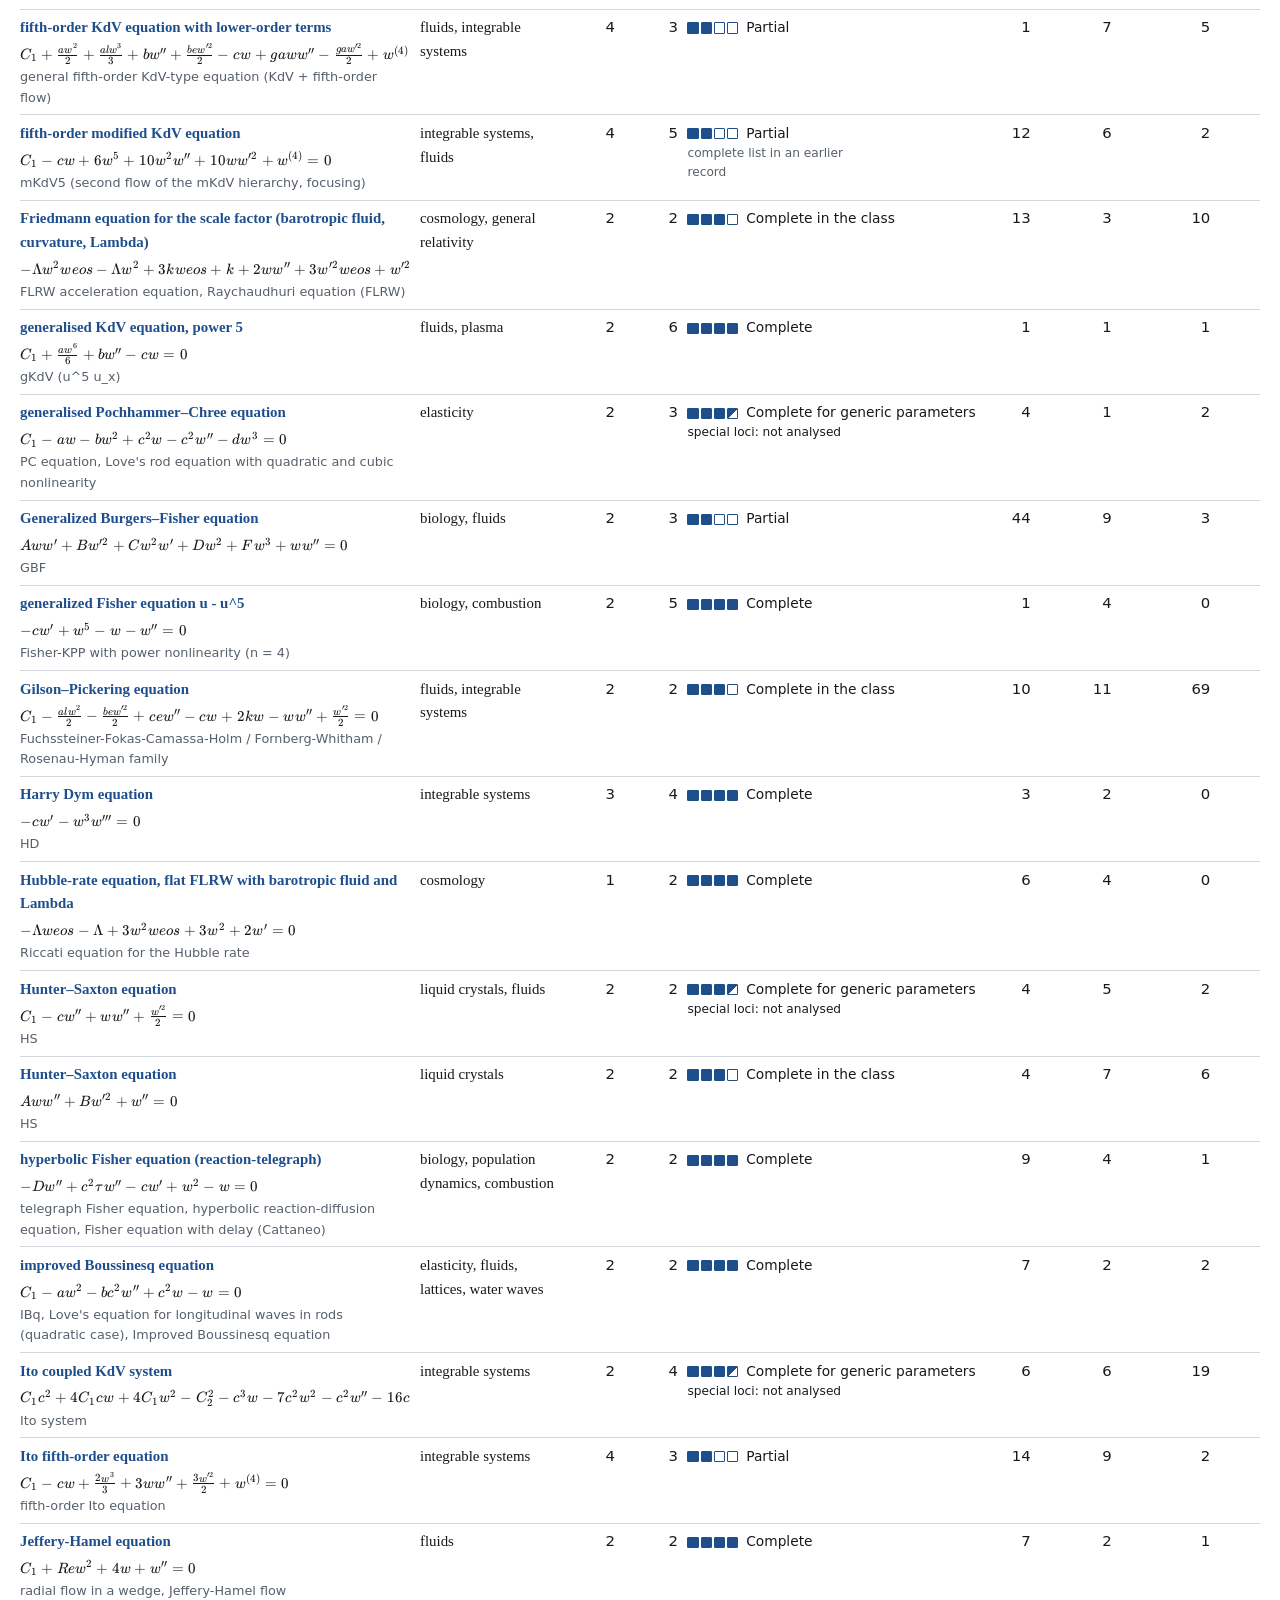
==== commit e403663f: "Build 6: reports recomputed at low load where a step had run out of time; a report that lists soluti" ====
--- a/catalogue.html
+++ b/catalogue.html
@@ -82,7 +82,7 @@
   </div>
 </main>
 <footer class="site-footer">
-  <p>Data of 6 October 2026, 16:58 UTC (250 catalogue entries, 248 reports); engine version: mero 0.2 (6 October 2026). <span id="backend-note"></span></p>
+  <p>Data of 6 October 2026, 17:37 UTC (250 catalogue entries, 248 reports); engine version: mero 0.2 (6 October 2026). <span id="backend-note"></span></p>
   <p>Every result carries a label that says what it rests on. <a href="method.html">What the site does and does not do</a>.</p>
 </footer>
 
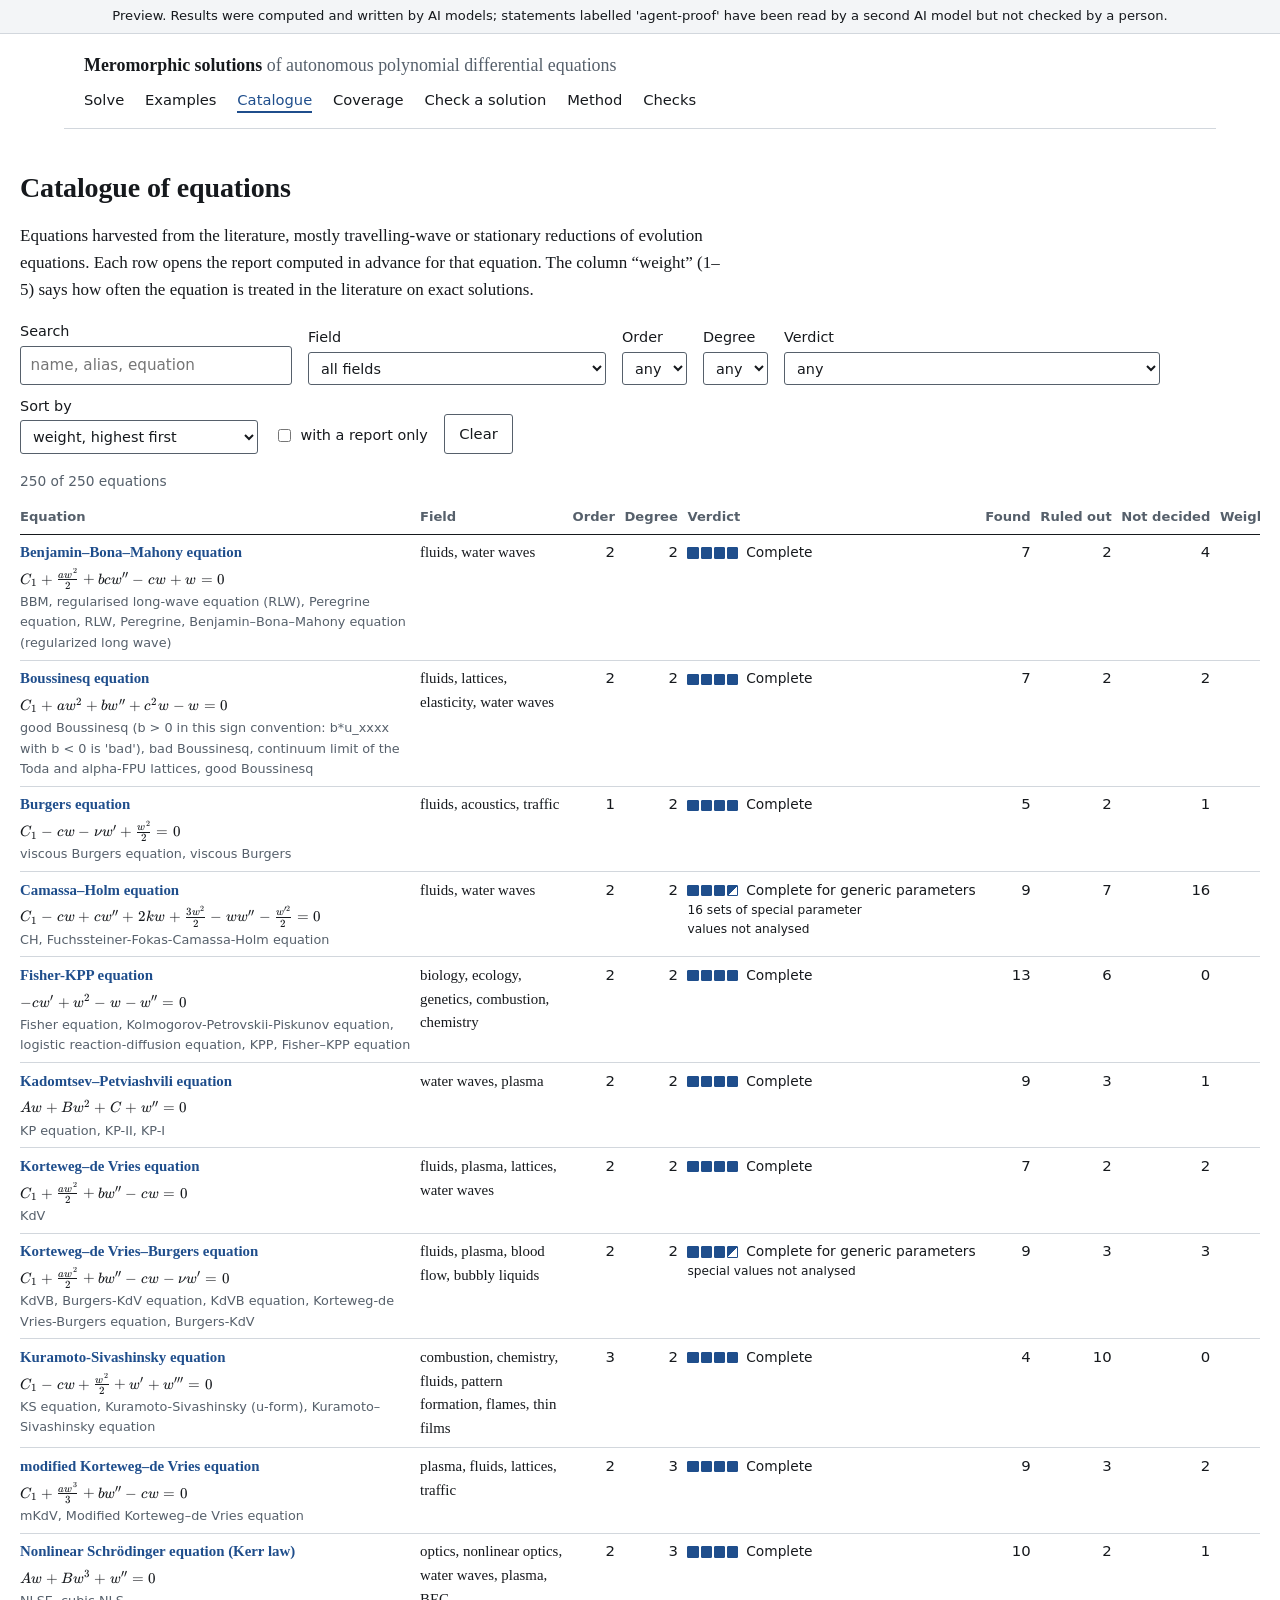
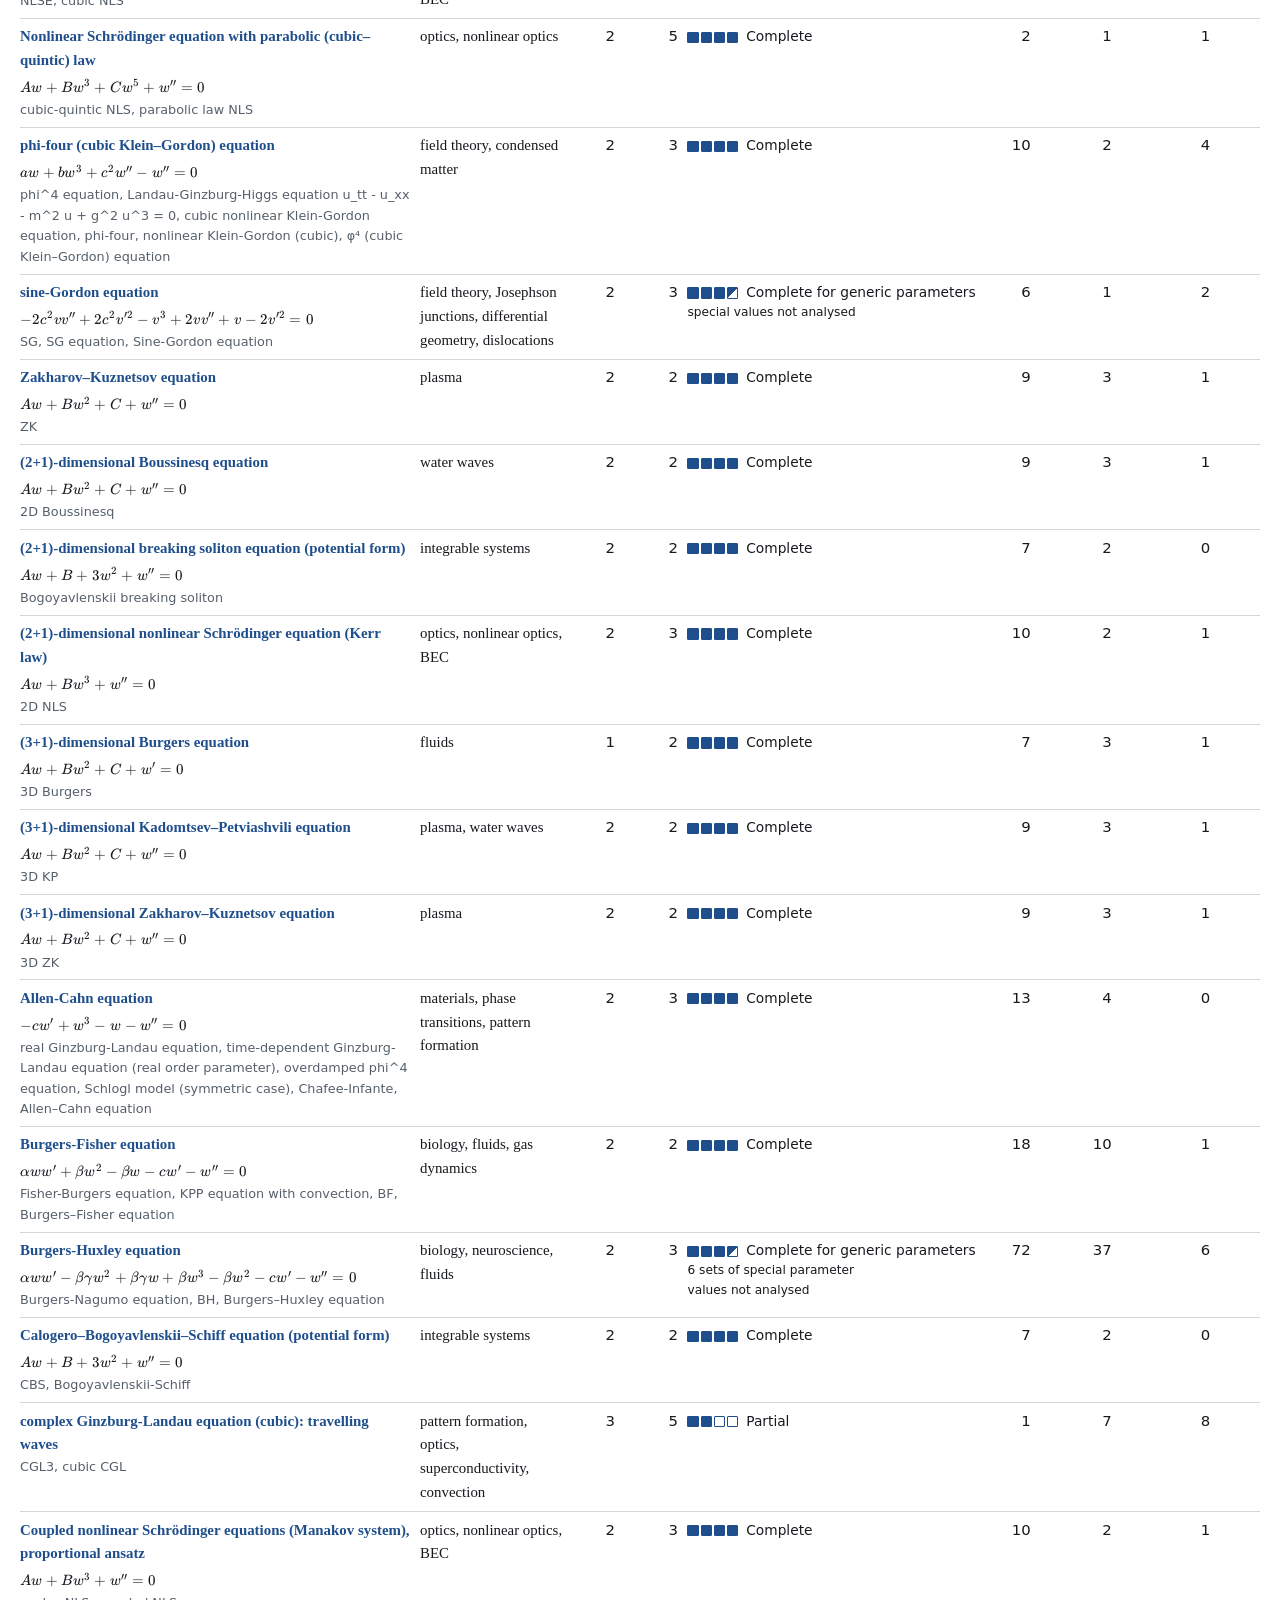
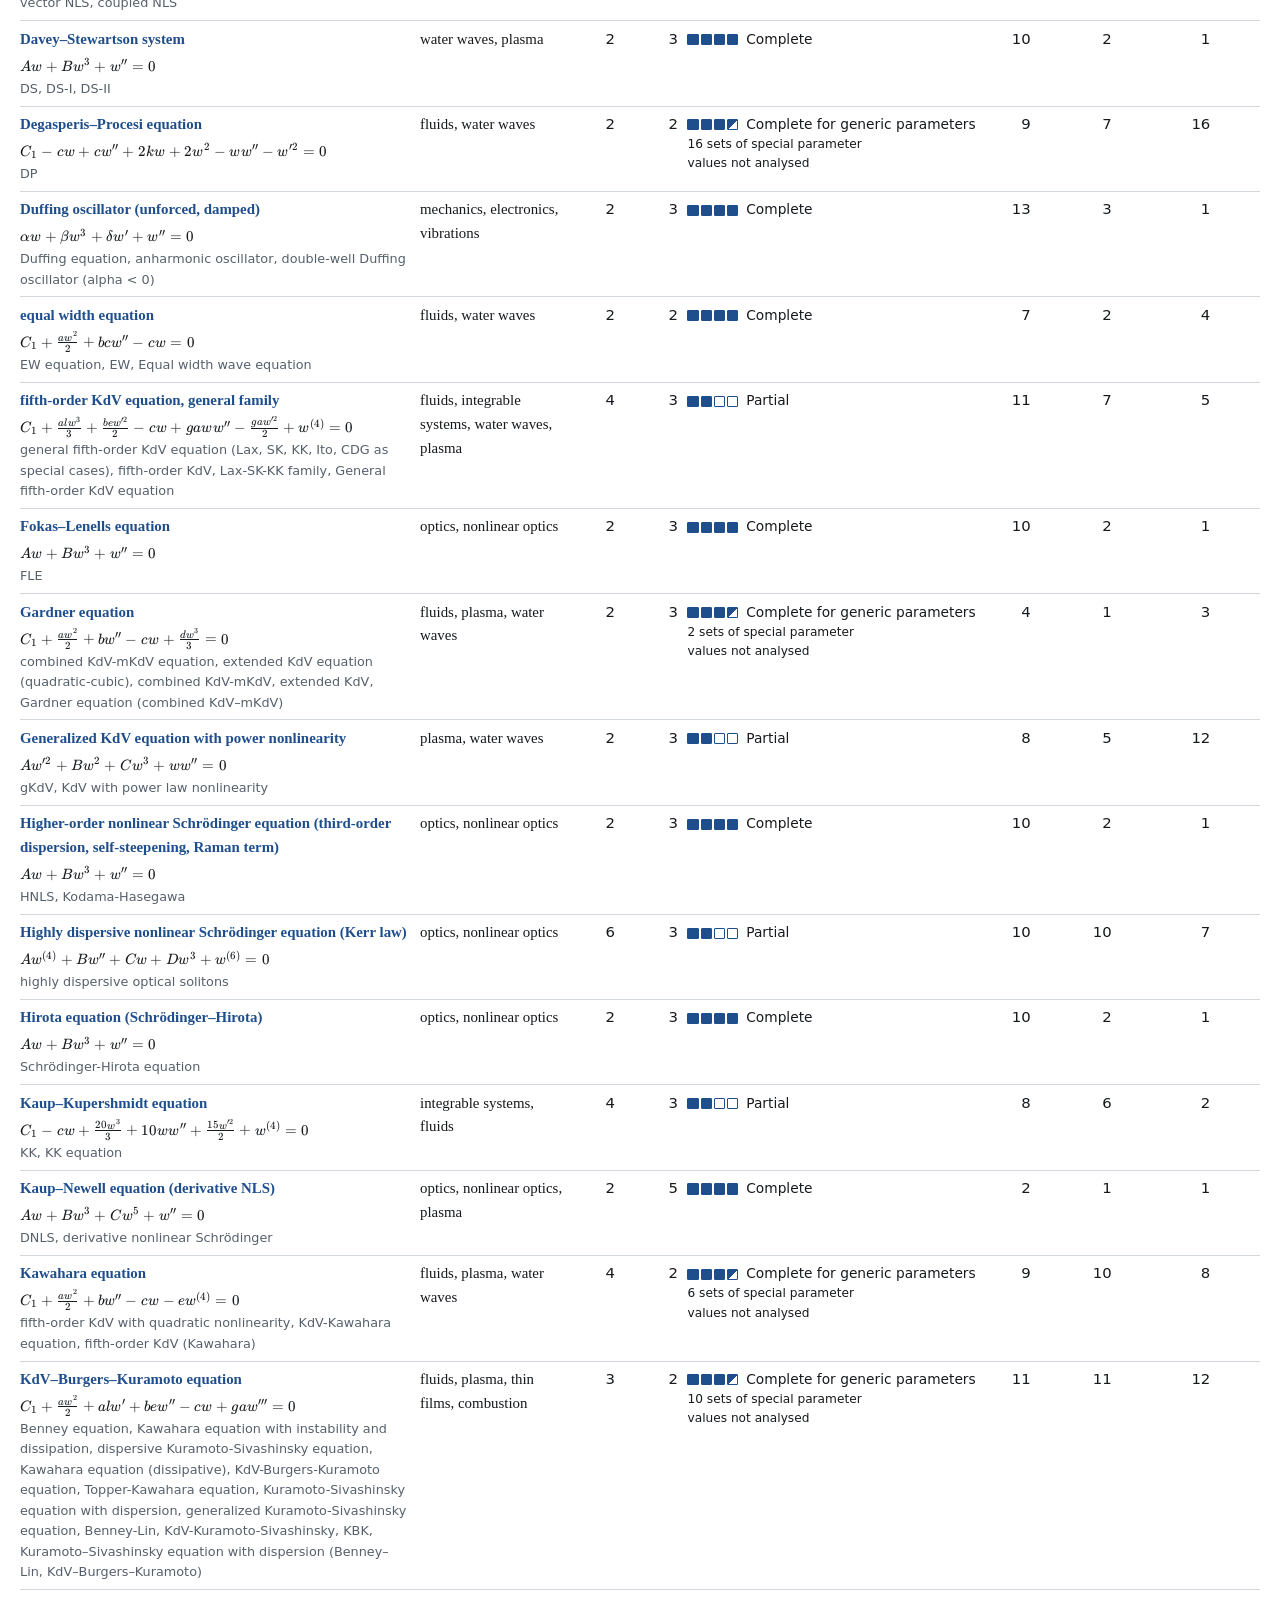
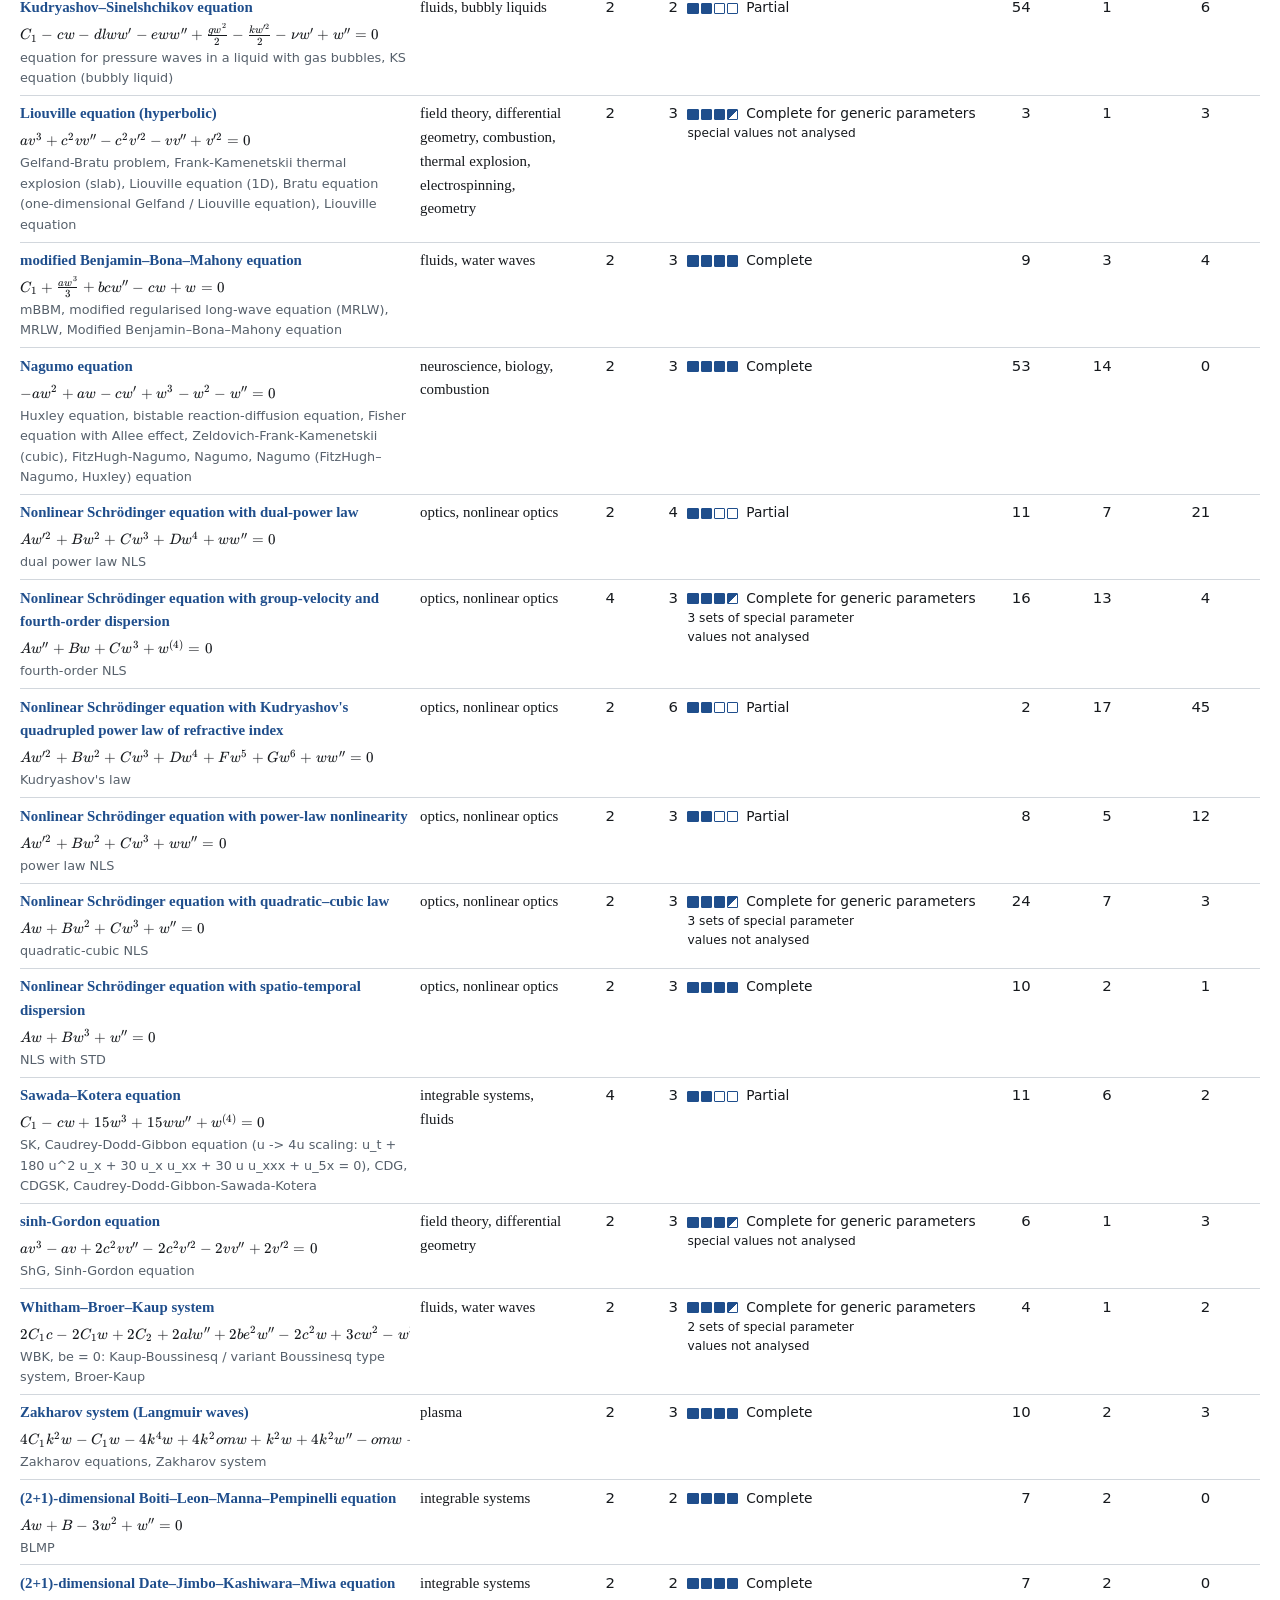
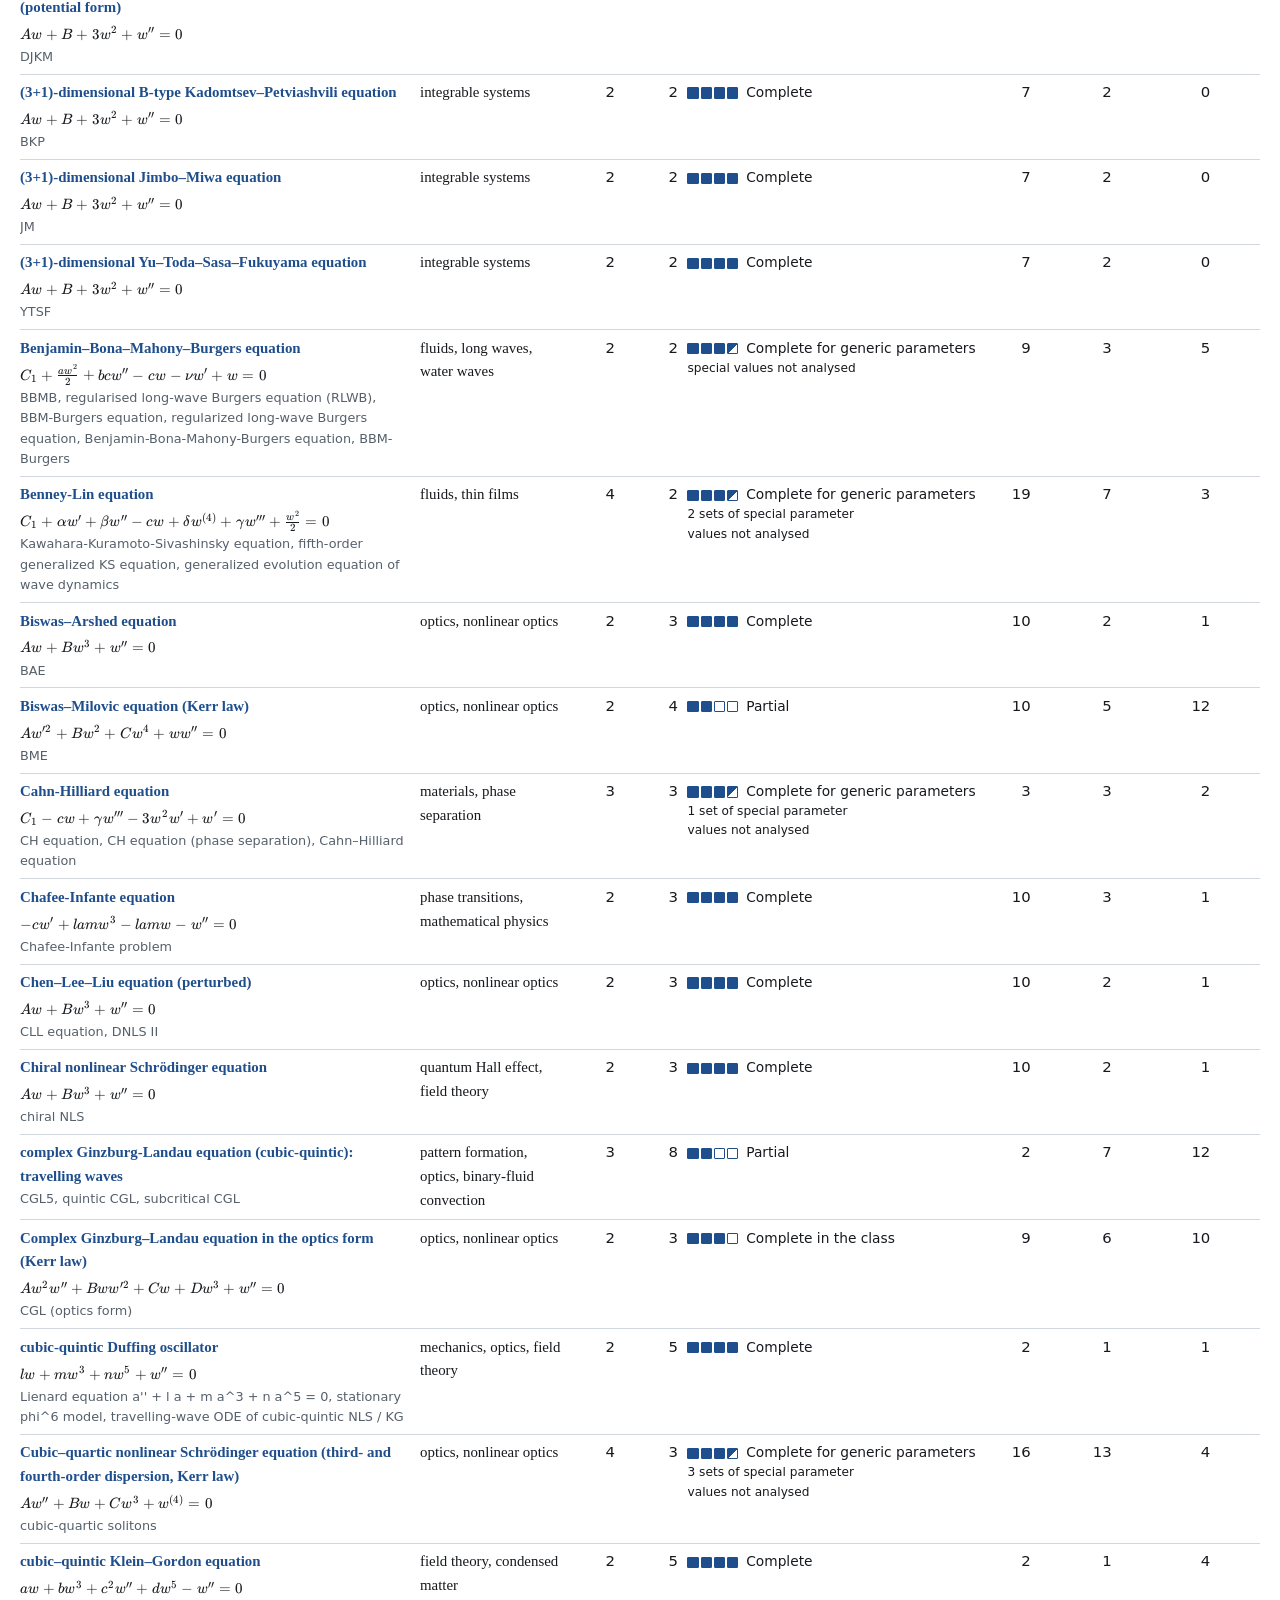
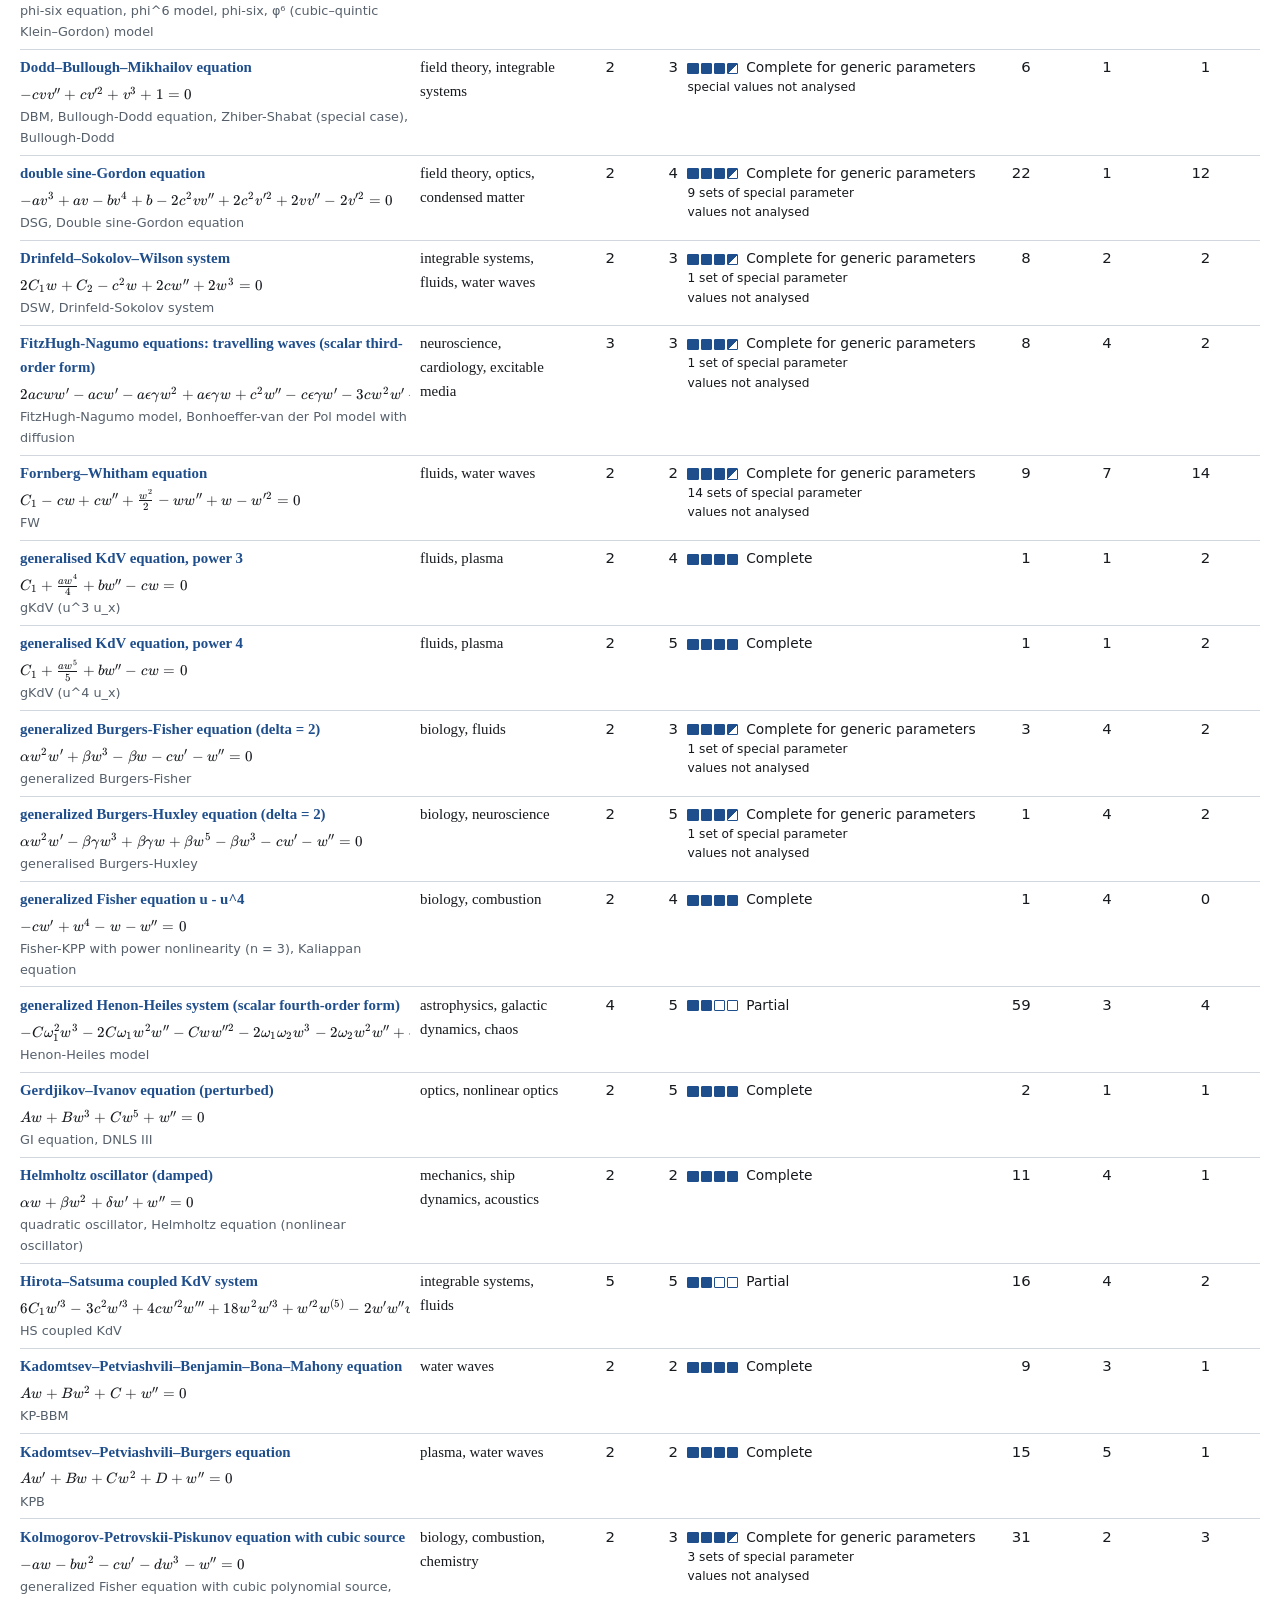
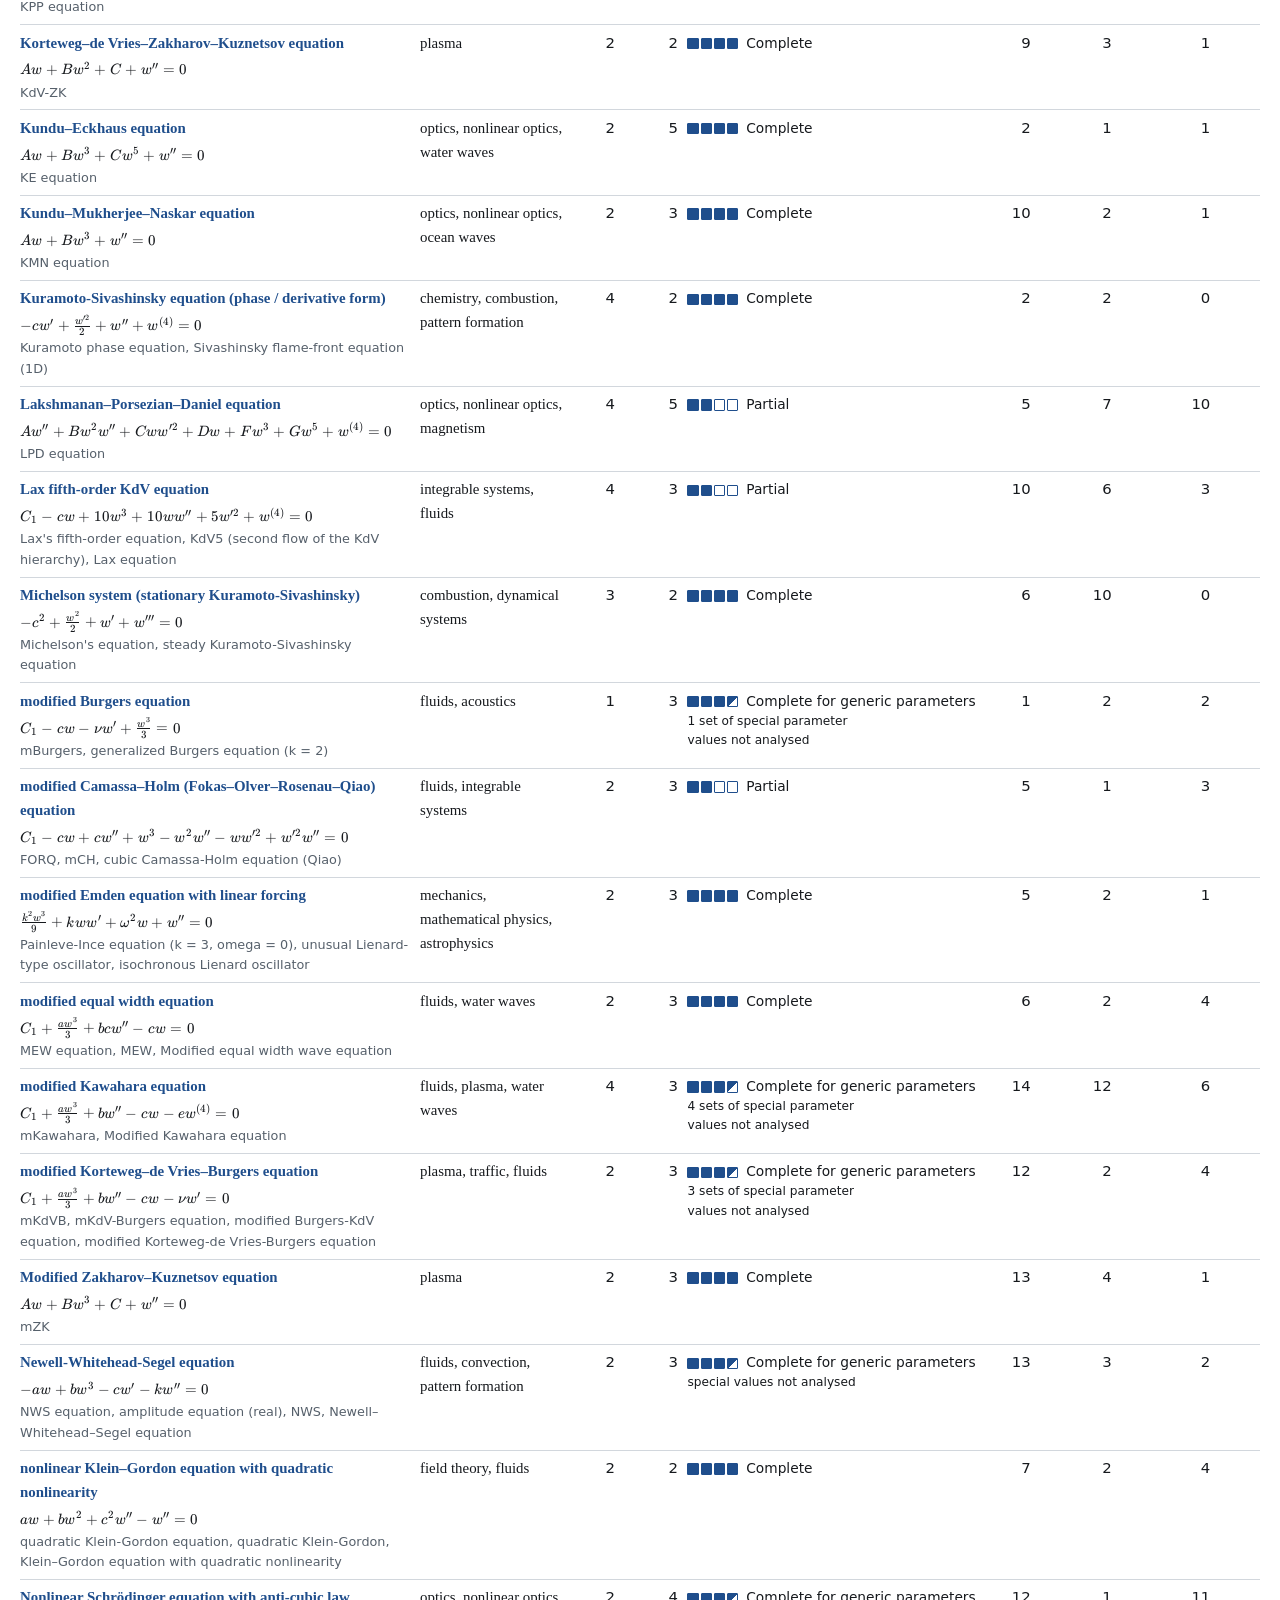
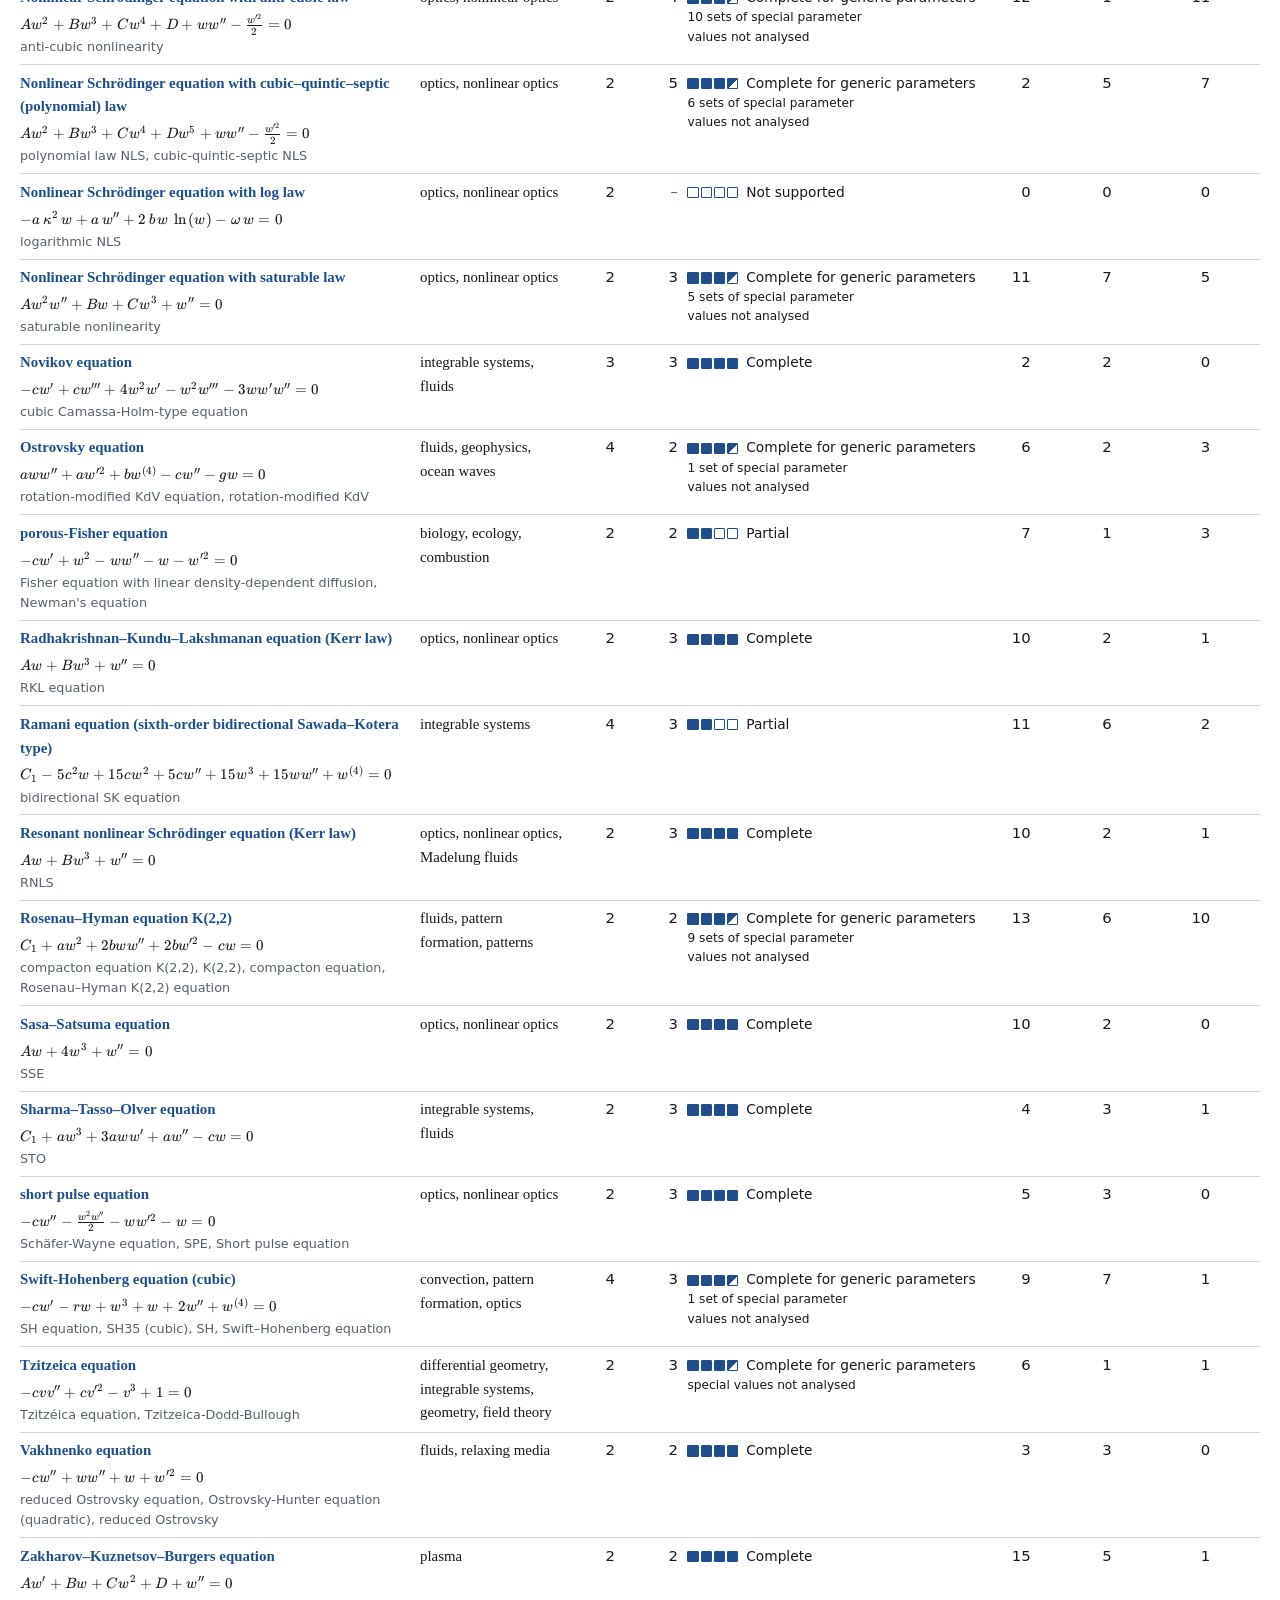
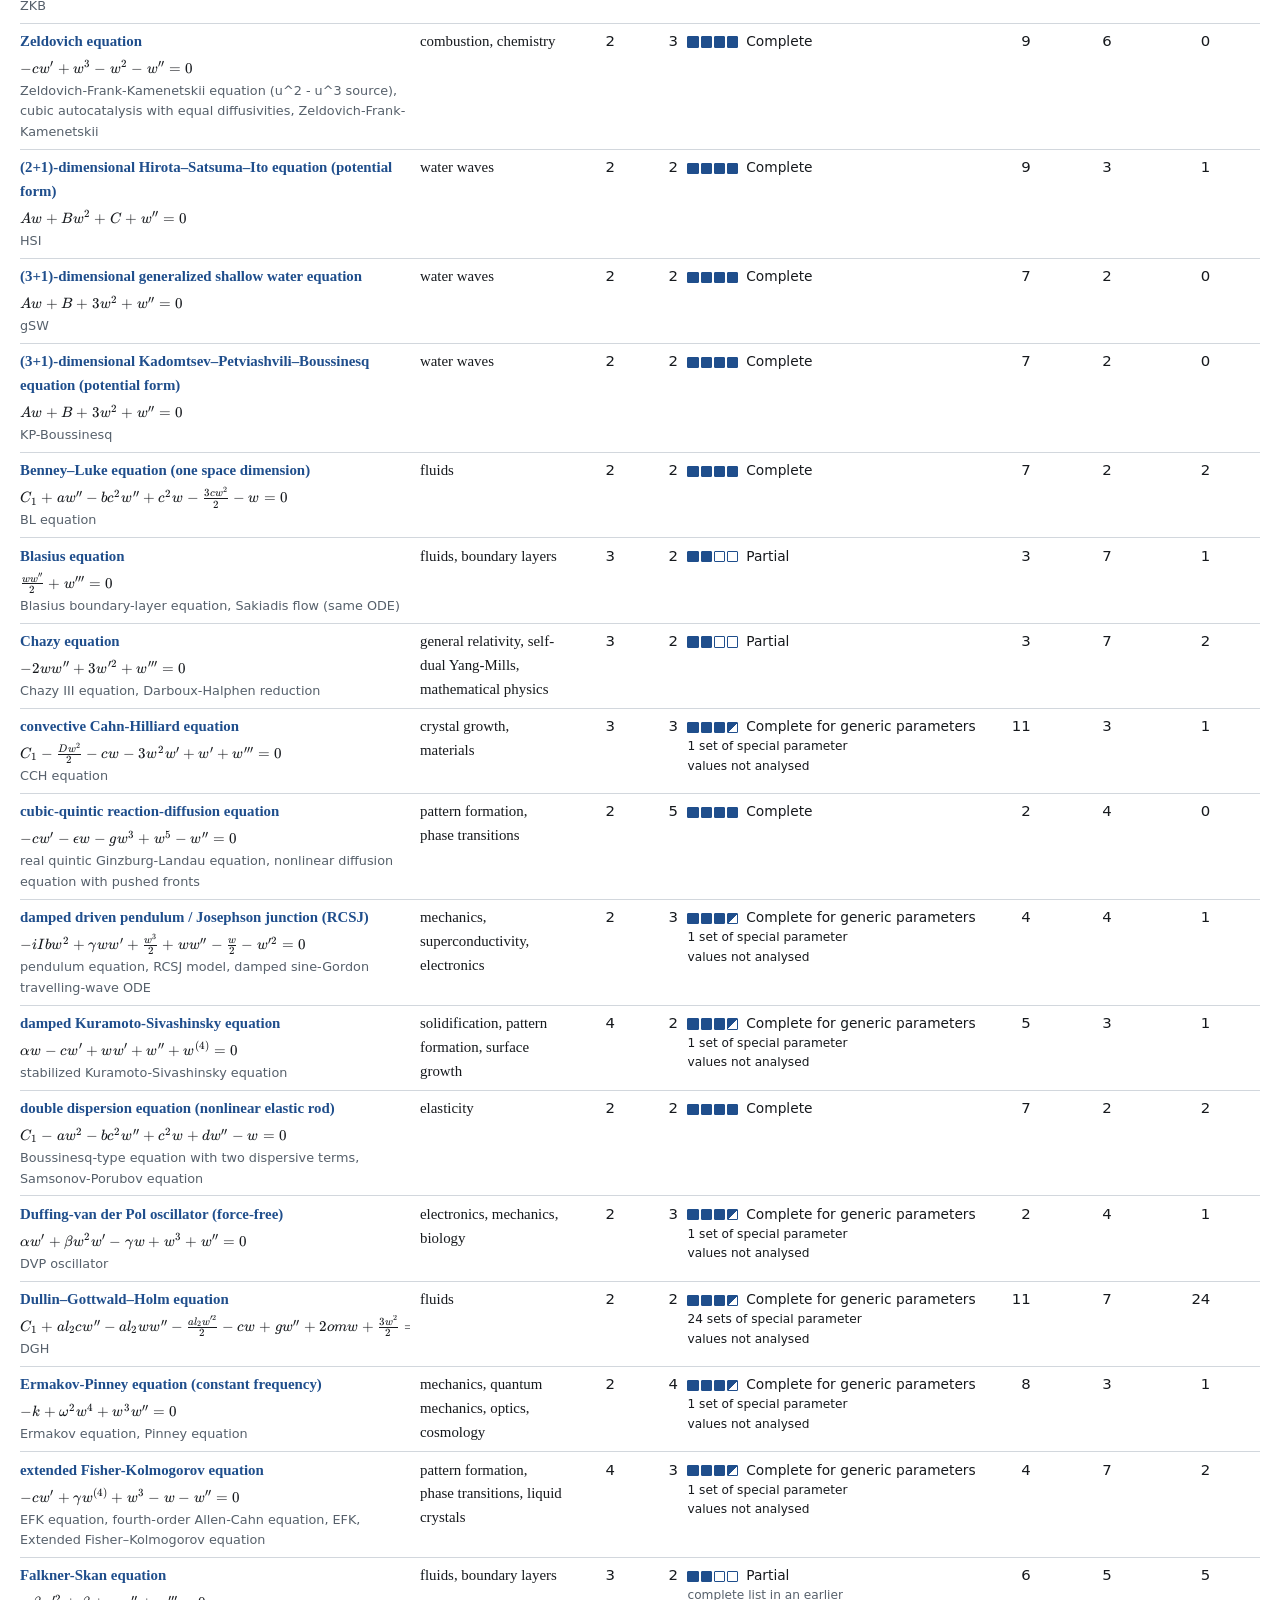
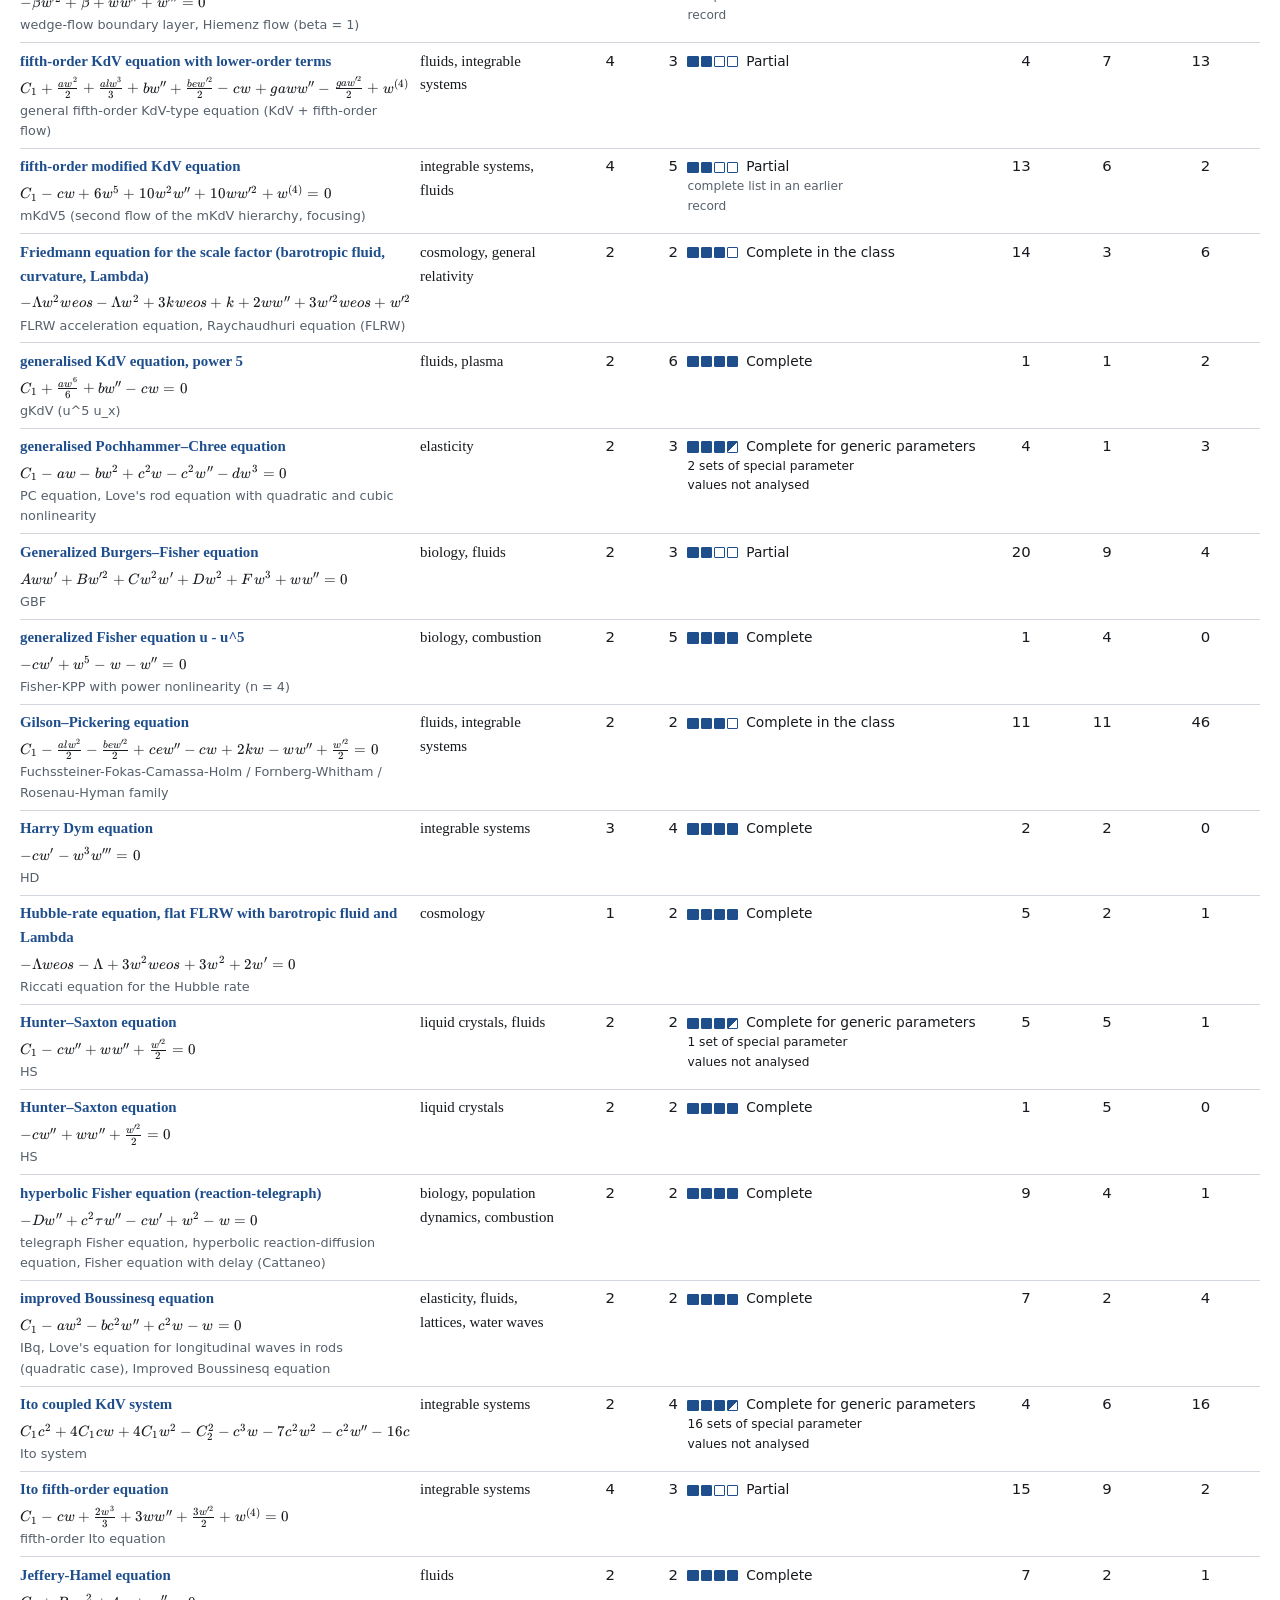
==== commit 1087351d: "Build 7 (7 October 2026): catalogue recomputed after two more rounds of checks; reading of typed equ" ====
--- a/catalogue.html
+++ b/catalogue.html
@@ -27,6 +27,7 @@
       <li><a href="coverage.html" data-nav="coverage">Coverage</a></li>
       <li><a href="check.html" data-nav="check">Check a solution</a></li>
       <li><a href="method.html" data-nav="method">Method</a></li>
+      <li><a href="checks.html" data-nav="checks">Checks</a></li>
     </ul>
   </nav>
 </header>
@@ -82,8 +83,8 @@
   </div>
 </main>
 <footer class="site-footer">
-  <p>Data of 6 October 2026, 17:37 UTC (250 catalogue entries, 248 reports); engine version: mero 0.2 (6 October 2026). <span id="backend-note"></span></p>
-  <p>Every result carries a label that says what it rests on. <a href="method.html">What the site does and does not do</a>.</p>
+  <p>Data of 7 October 2026, 02:33 UTC (250 catalogue entries, 248 reports); engine version: mero 0.2 (6 October 2026). <span id="backend-note"></span></p>
+  <p>Every result carries a label that says what it rests on. <a href="method.html">What the site does and does not do</a>. <a href="checks.html">Which checks were made</a>.</p>
 </footer>
 
 </body>
--- a/app.css
+++ b/app.css
@@ -513,3 +513,54 @@
   .preview, .site-header nav, .ask, .result-tools, .formula-tools, .status, .site-footer { display: none; }
   details > *:not(summary) { display: block; }
 }
+
+/* ---- round 5: how a verdict was decided, special families, candidates, the page of checks ---- */
+details.how-decided { margin: .35rem 0 0; }
+details.how-decided > summary { font-family: var(--sans); font-size: .86rem; color: var(--accent); cursor: pointer; width: fit-content; }
+details.how-decided > p { margin: .35rem 0 .2rem 1rem; max-width: 60rem; }
+details.how-decided .how-detail, details.how-decided .how-method { font-family: var(--sans); color: var(--muted); }
+.verdict-level a.scope-generic { text-decoration: none; color: var(--accent); }
+.verdict-level a.scope-generic:hover { text-decoration: underline; }
+.verdict-level .scope + .scope { margin-left: .4rem; }
+.chip-special { border-style: dashed; border-color: var(--accent); color: var(--fg); white-space: nowrap; }
+.chip-search { border-style: dotted; border-color: var(--muted); color: var(--muted); white-space: nowrap; }
+.view-toggle { font-family: var(--sans); font-size: .86rem; margin: .2rem 0 .6rem; display: flex; flex-wrap: wrap; gap: .3rem .4rem; align-items: center; }
+.view-toggle .k { color: var(--muted); }
+.view-btn { font: inherit; padding: .15rem .6rem; border: 1px solid var(--rule); border-radius: 3px; background: var(--bg); color: var(--fg); cursor: pointer; }
+.view-btn[aria-pressed="true"] { border-color: var(--accent); color: var(--accent); font-weight: 600; box-shadow: inset 0 -2px 0 var(--accent); }
+details.special-families { border-top: 2px solid var(--rule); margin-top: .4rem; }
+details.special-families > details.stratum { margin-left: .8rem; }
+details.special-families > p, details.special-families > .table-wrap { margin-left: .8rem; }
+details.special-families .stratum .chip-special { display: none; }
+.where-roots, .display-note { max-width: 60rem; }
+.candidates-pointer { margin-top: .6rem; }
+table.symbols td { padding-right: 1.2rem; }
+.nf-rule .math-scroll { max-width: 100%; }
+.check-note { border-top: 1px solid var(--rule); padding: .7rem 0 .2rem; max-width: 46rem; }
+.check-note h3 { margin: 0 0 .3rem; font-size: 1.08rem; }
+.check-note p { margin: 0 0 .45rem; }
+.check-outcome { font-family: var(--sans); font-size: .92rem; border-left: 3px solid var(--rule); padding-left: .7rem; }
+.check-outcome .k { font-weight: 600; }
+#checks-levels { min-width: 22rem; }
+#checks-levels .sw { display: inline-flex; width: 1.3rem; height: .65rem; margin: 0 .5rem 0 0; vertical-align: middle; }
+#checks-levels tr.total td { border-top: 1px solid var(--fg); font-weight: 600; }
+#checks-limits li { margin-bottom: .4rem; max-width: 46rem; }
+
+/* ---- round 6: notes of the engine under the input box, the reduction scope, exponent instances ---- */
+.input-warnings { font-family: var(--sans); font-size: .86rem; margin: .4rem 0 0; padding: .3rem .6rem; border-left: 3px solid var(--accent); background: var(--panel); color: var(--fg); }
+.input-warnings[hidden] { display: none; }
+.input-warnings p { margin: .1rem 0; max-width: 60rem; }
+.input-warnings .iw-head { font-weight: 600; }
+.verdict-text.reduction-scope { margin-top: -.15rem; }
+.verdict-level .scope.about .katex { font-size: 1em; }
+.entry-scope { font-size: .98rem; max-width: 46rem; margin: .1rem 0 .6rem; padding: .35rem .7rem; border-left: 3px solid var(--accent); background: var(--panel); }
+.red-line .ansatz-note { font-family: var(--sans); font-size: .86rem; color: var(--muted); }
+tr.locus-degenerate td { color: var(--muted); }
+.label-note em { font-style: normal; font-weight: 600; }
+
+/* a long inline formula (a condition on the parameters inside a sentence) scrolls inside its own box */
+.tex-long { display: inline-block; max-width: 100%; overflow-x: auto; overflow-y: hidden; vertical-align: middle; }
+
+/* ---- round 7: a step of the browser engine that did not end; the analysis is repeated without it ---- */
+.status-text .status-note { font-size: .9rem; margin-top: .25rem; padding: .25rem .6rem; border-left: 3px solid var(--mark); background: var(--bg); max-width: 60rem; }
+.status-text .status-note[hidden] { display: none; }
